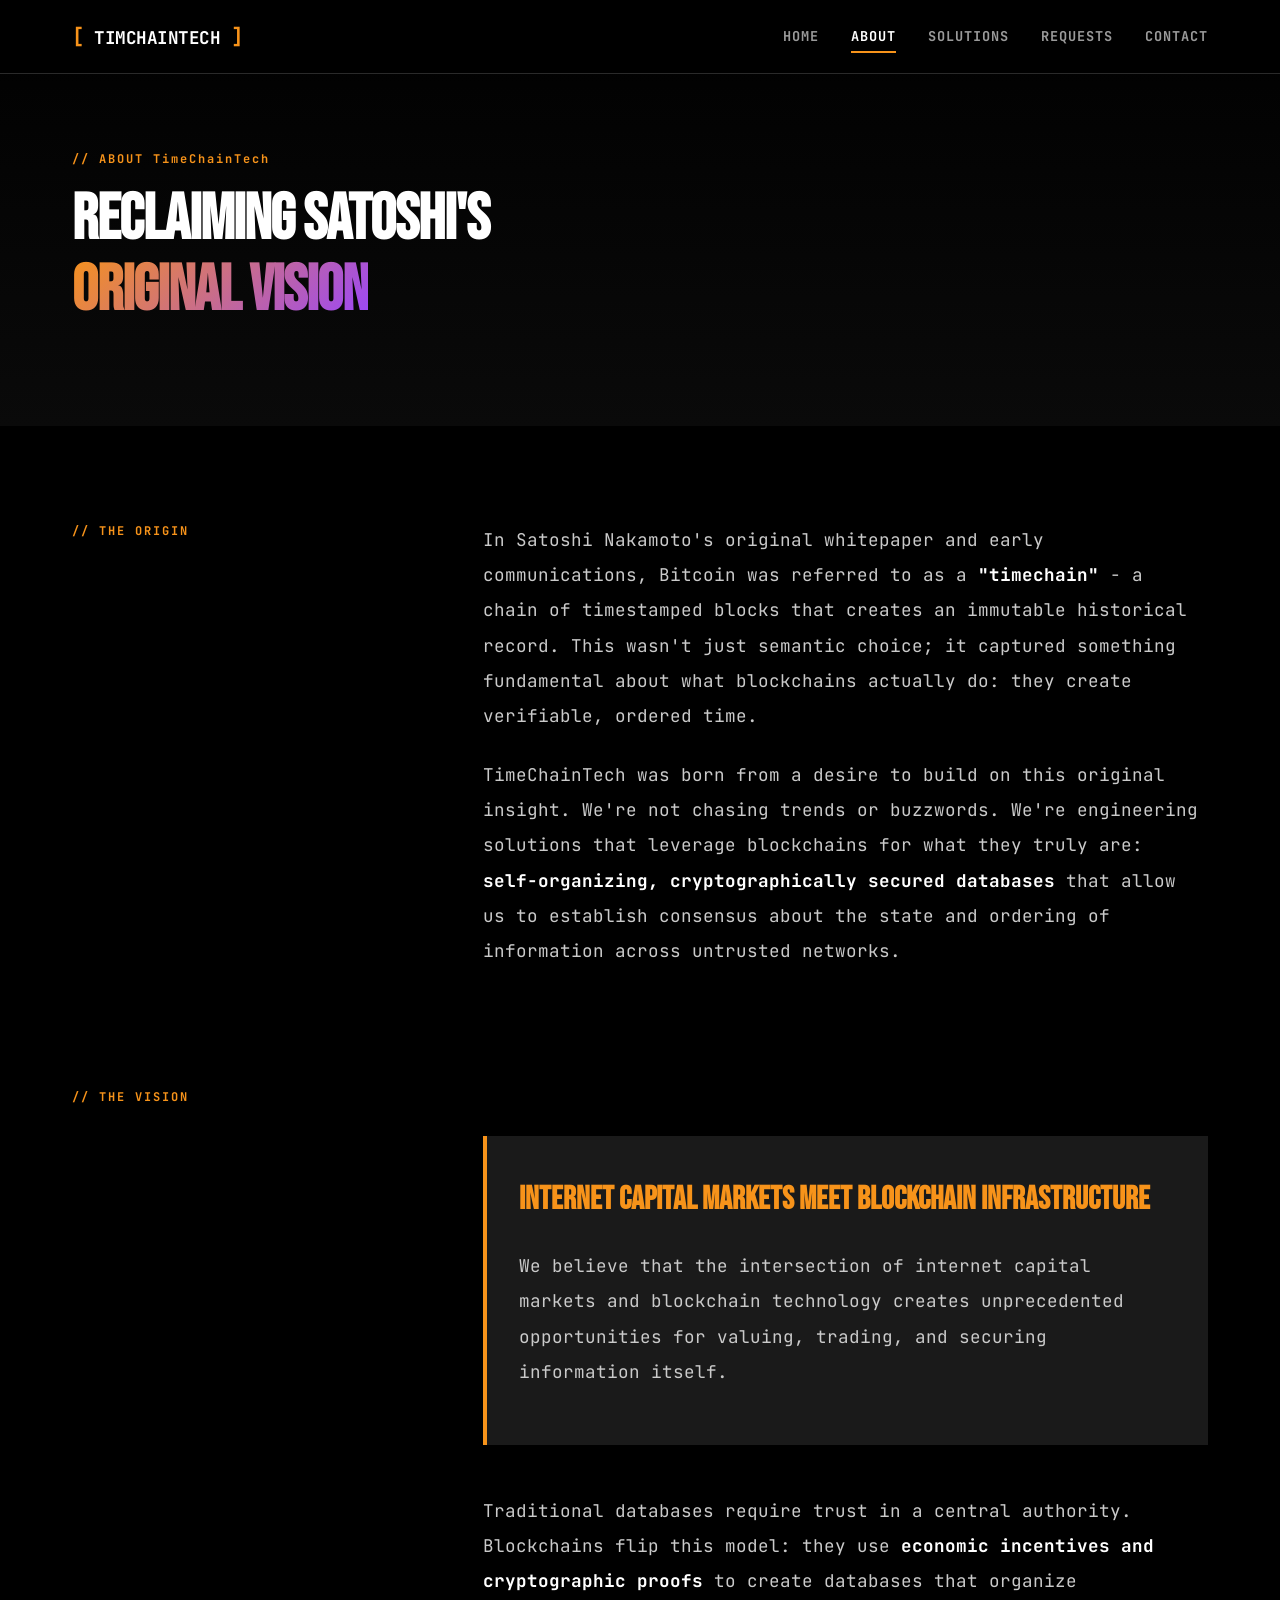
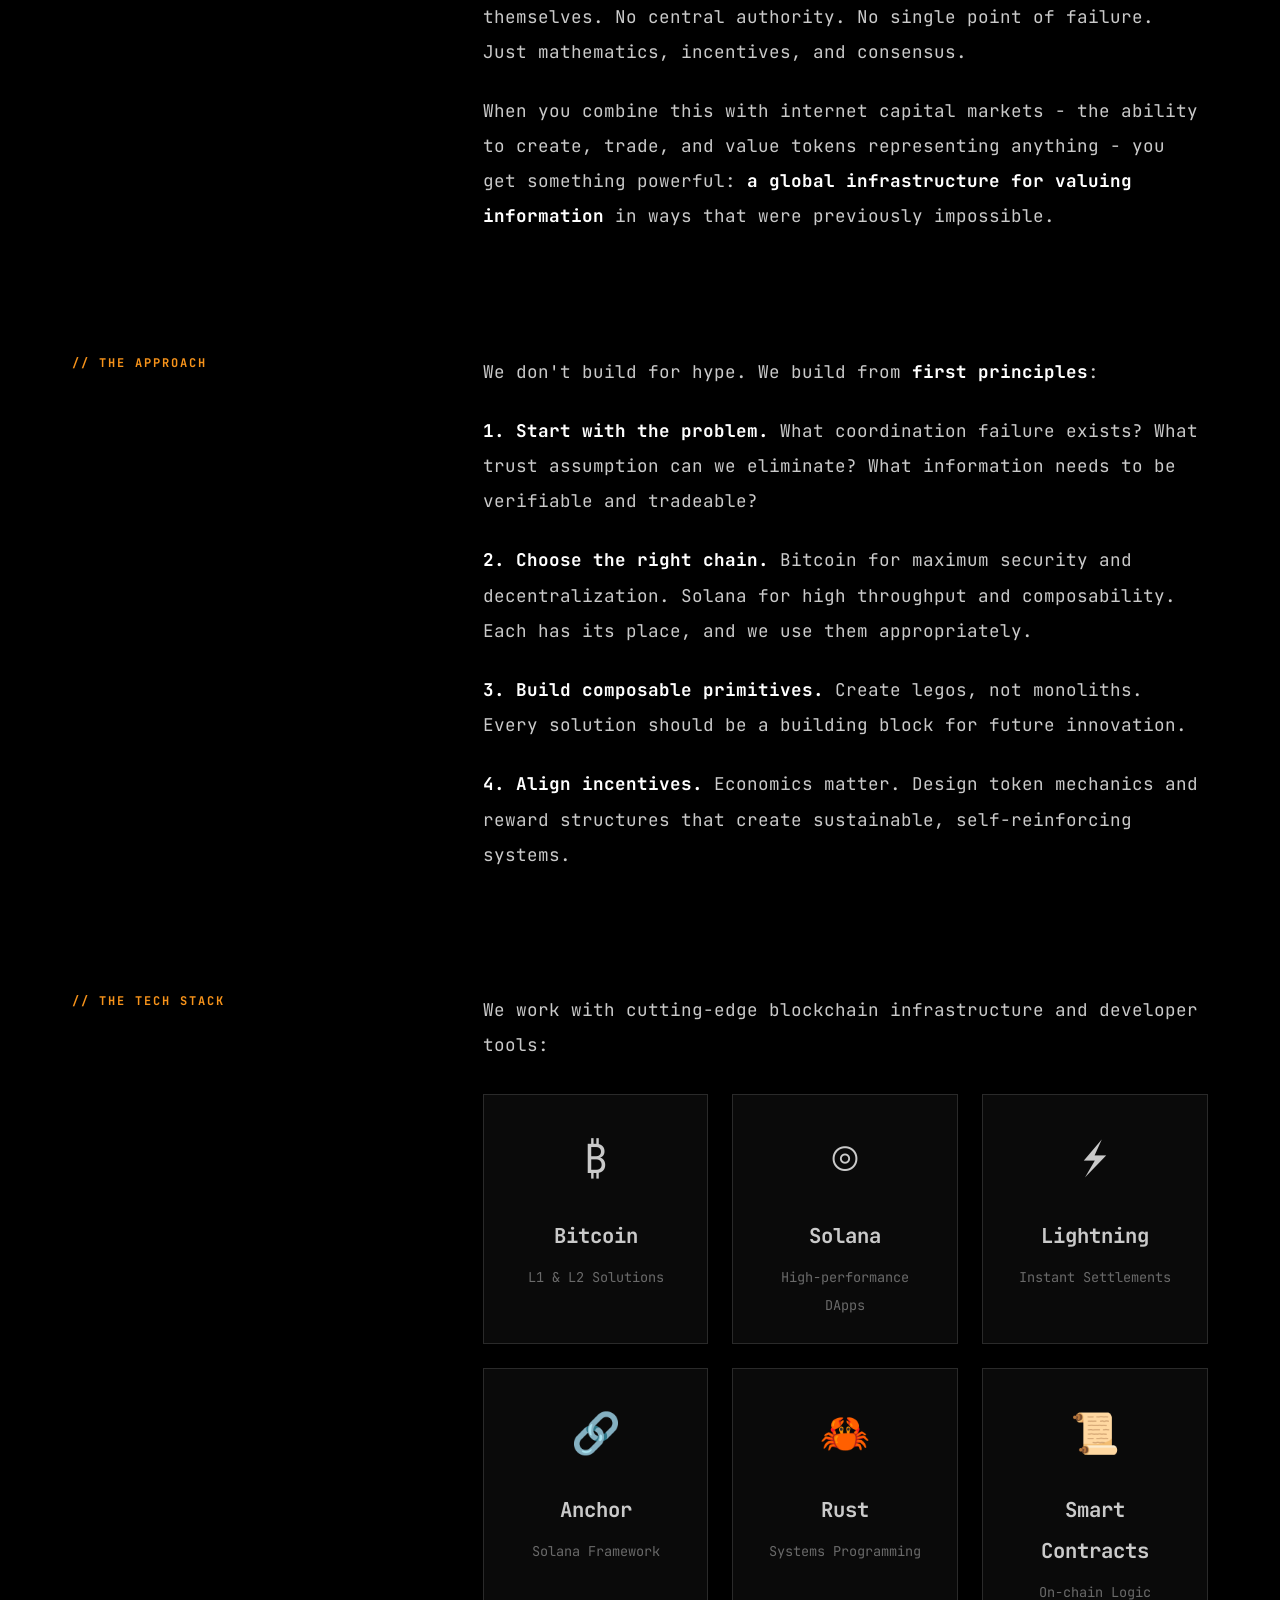
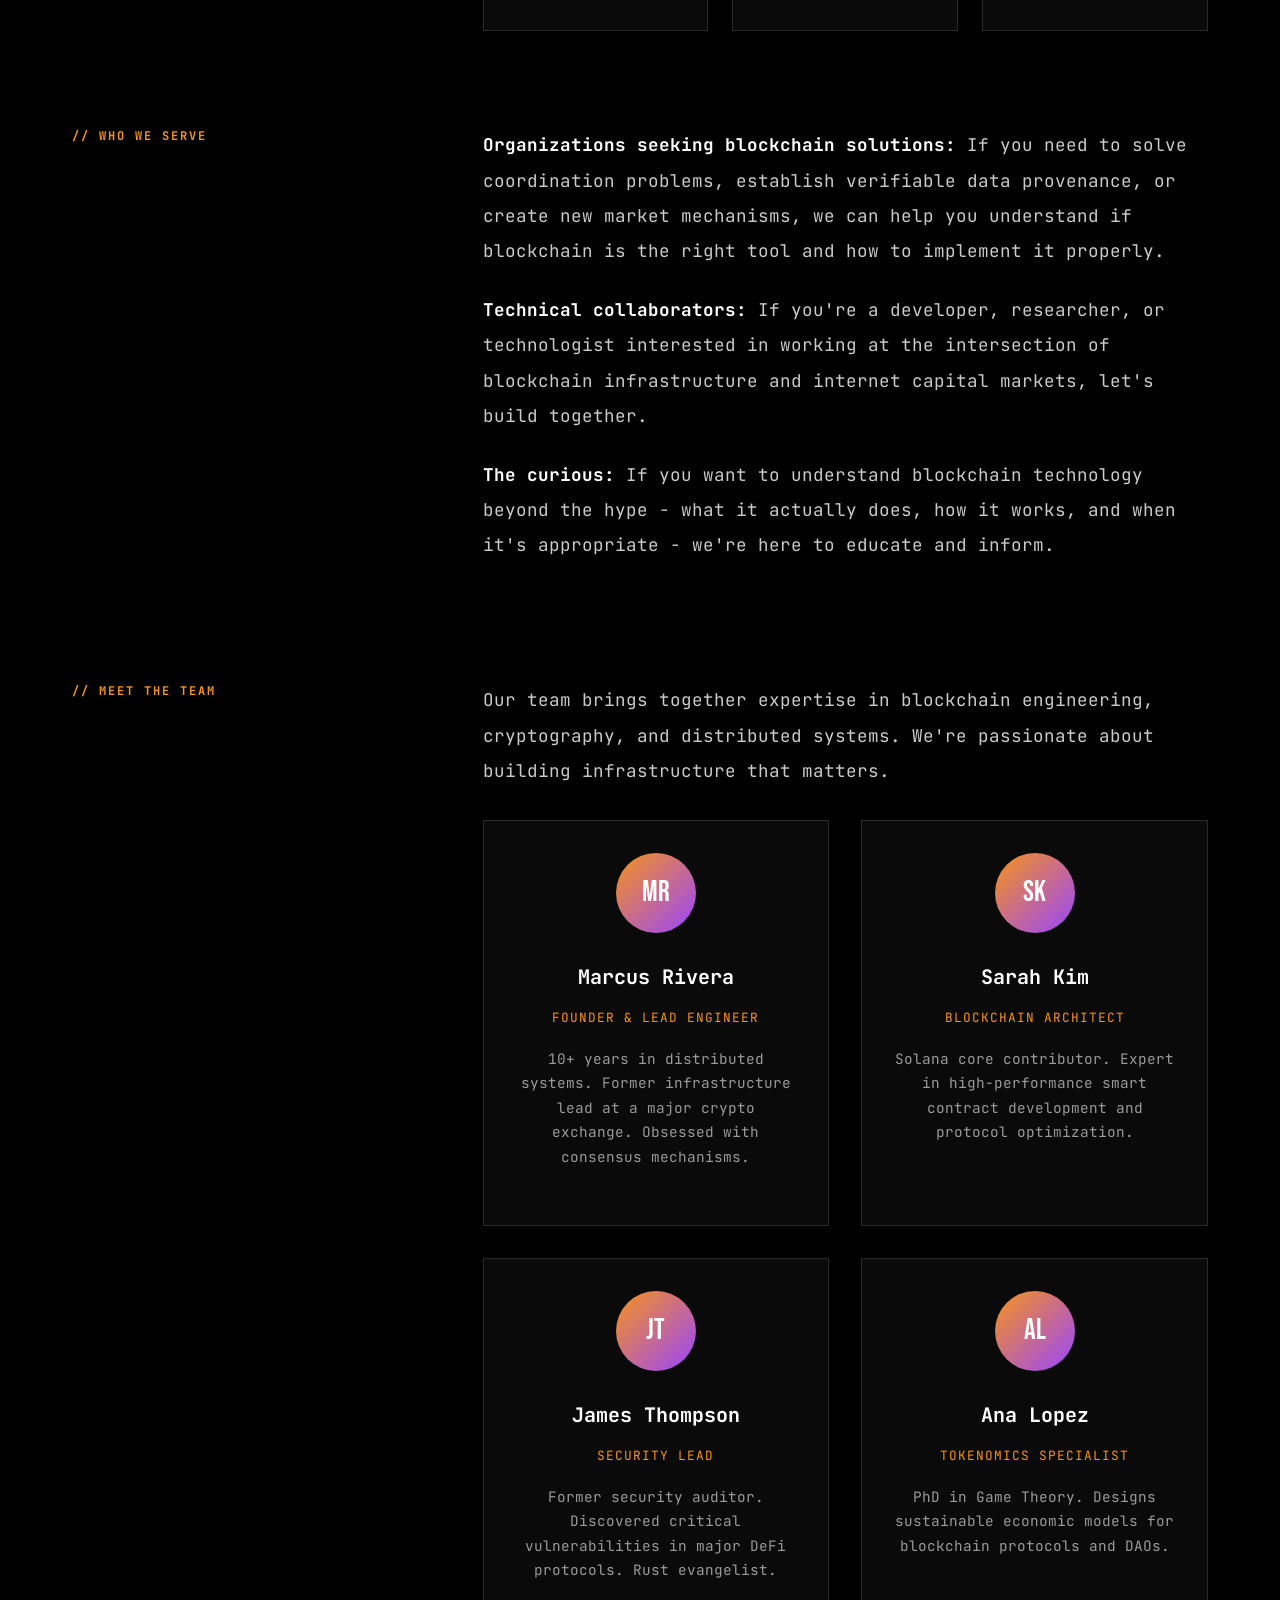
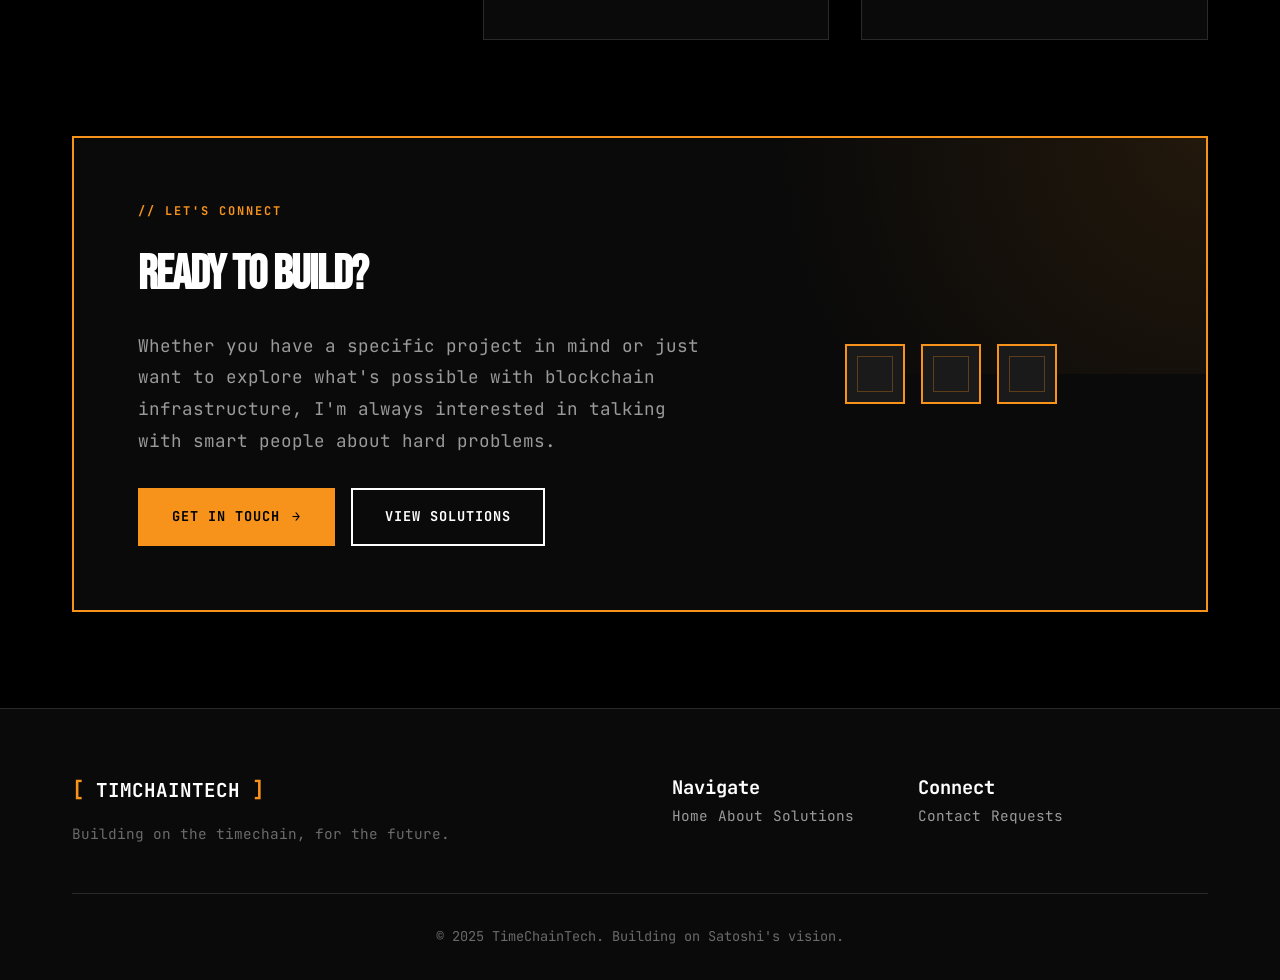
==== about.html @ 1a391694 "Add dark/light mode toggle and newsletter signup - Add theme toggle button with sun/moon icons - Imp" ====
<!DOCTYPE html>
<html lang="en">
<head>
    <meta charset="UTF-8">
    <meta name="viewport" content="width=device-width, initial-scale=1.0">
    <title>About - TimeChainTech</title>

    <!-- SEO Meta Tags -->
    <meta name="description" content="Learn about TimeChainTech's mission to reclaim Satoshi's original vision, building blockchain solutions on Bitcoin and Solana infrastructure.">
    <link rel="canonical" href="https://timechaintech/about">

    <!-- Open Graph / Facebook -->
    <meta property="og:type" content="website">
    <meta property="og:url" content="https://timechaintech/about">
    <meta property="og:title" content="About TimeChainTech - Reclaiming Satoshi's Vision">
    <meta property="og:description" content="Learn about TimeChainTech's mission to reclaim Satoshi's original vision, building blockchain solutions on Bitcoin and Solana infrastructure.">
    <meta property="og:image" content="https://timechaintech/og-image.png">

    <!-- Twitter Card -->
    <meta name="twitter:card" content="summary_large_image">
    <meta name="twitter:url" content="https://timechaintech/about">
    <meta name="twitter:title" content="About TimeChainTech - Reclaiming Satoshi's Vision">
    <meta name="twitter:description" content="Learn about TimeChainTech's mission to reclaim Satoshi's original vision, building blockchain solutions on Bitcoin and Solana infrastructure.">
    <meta name="twitter:image" content="https://timechaintech/og-image.png">

    <!-- Favicon -->
    <link rel="icon" type="image/svg+xml" href="data:image/svg+xml,%3Csvg xmlns='http://www.w3.org/2000/svg' viewBox='0 0 32 32'%3E%3Crect fill='%231a1a1a' width='32' height='32' rx='6'/%3E%3Crect fill='%23f7931a' x='4' y='4' width='8' height='8' rx='2'/%3E%3Crect fill='%23f7931a' x='20' y='4' width='8' height='8' rx='2'/%3E%3Crect fill='%23f7931a' x='12' y='20' width='8' height='8' rx='2'/%3E%3Cline x1='8' y1='12' x2='8' y2='24' stroke='%23f7931a' stroke-width='2'/%3E%3Cline x1='24' y1='12' x2='24' y2='24' stroke='%23f7931a' stroke-width='2'/%3E%3Cline x1='8' y1='24' x2='12' y2='24' stroke='%23f7931a' stroke-width='2'/%3E%3Cline x1='20' y1='24' x2='24' y2='24' stroke='%23f7931a' stroke-width='2'/%3E%3C/svg%3E">

    <link rel="preconnect" href="https://fonts.googleapis.com">
    <link rel="preconnect" href="https://fonts.gstatic.com" crossorigin>
    <link href="https://fonts.googleapis.com/css2?family=JetBrains+Mono:wght@400;700&family=Bebas+Neue&display=swap" rel="stylesheet">
    <link rel="stylesheet" href="styles.css">
    <style>
        .about-hero {
            padding: 150px 0 100px;
            background: linear-gradient(180deg, var(--black) 0%, var(--gray-900) 100%);
        }
        
        .about-content {
            padding: 6rem 0;
        }
        
        .content-section {
            margin-bottom: 6rem;
        }
        
        .content-grid {
            display: grid;
            grid-template-columns: 1fr 2fr;
            gap: 3rem;
            align-items: start;
        }
        
        .content-label {
            font-size: 0.75rem;
            color: var(--bitcoin);
            letter-spacing: 2px;
            font-weight: 700;
            position: sticky;
            top: 120px;
        }
        
        .content-text {
            color: var(--gray-200);
            font-size: 1.1rem;
            line-height: 2;
        }
        
        .content-text p {
            margin-bottom: 1.5rem;
        }
        
        .content-text strong {
            color: var(--white);
            font-weight: 700;
        }
        
        .vision-box {
            background: var(--gray-800);
            border-left: 4px solid var(--bitcoin);
            padding: 2rem;
            margin: 3rem 0;
        }
        
        .vision-box h3 {
            font-family: var(--font-display);
            font-size: 2rem;
            margin-bottom: 1rem;
            color: var(--bitcoin);
        }
        
        .tech-stack {
            display: grid;
            grid-template-columns: repeat(auto-fit, minmax(200px, 1fr));
            gap: 1.5rem;
            margin-top: 2rem;
        }
        
        .tech-item {
            background: var(--gray-900);
            border: 1px solid var(--gray-700);
            padding: 1.5rem;
            text-align: center;
            transition: var(--transition);
        }
        
        .tech-item:hover {
            border-color: var(--bitcoin);
            transform: translateY(-5px);
        }
        
        .tech-icon {
            font-size: 2.5rem;
            margin-bottom: 1rem;
        }
        
        .tech-name {
            font-weight: 700;
            margin-bottom: 0.5rem;
        }
        
        .tech-desc {
            font-size: 0.85rem;
            color: var(--gray-400);
        }
        
        /* Team Section */
        .team-grid {
            display: grid;
            grid-template-columns: repeat(auto-fit, minmax(260px, 1fr));
            gap: 2rem;
            margin-top: 2rem;
        }

        .team-card {
            background: var(--gray-900);
            border: 1px solid var(--gray-700);
            padding: 2rem;
            text-align: center;
            transition: var(--transition);
        }

        .team-card:hover {
            border-color: var(--bitcoin);
            transform: translateY(-8px);
            background: var(--gray-800);
        }

        .team-avatar {
            width: 80px;
            height: 80px;
            background: linear-gradient(135deg, var(--bitcoin) 0%, var(--solana) 100%);
            border-radius: 50%;
            display: flex;
            align-items: center;
            justify-content: center;
            margin: 0 auto 1.5rem;
            font-family: var(--font-display);
            font-size: 1.8rem;
            color: var(--white);
        }

        .team-name {
            font-size: 1.25rem;
            font-weight: 700;
            margin-bottom: 0.5rem;
            color: var(--white);
        }

        .team-role {
            font-size: 0.8rem;
            color: var(--bitcoin);
            letter-spacing: 1px;
            text-transform: uppercase;
            margin-bottom: 1rem;
        }

        .team-bio {
            color: var(--gray-300);
            font-size: 0.9rem;
            line-height: 1.7;
        }

        @media (max-width: 968px) {
            .content-grid {
                grid-template-columns: 1fr;
            }

            .content-label {
                position: static;
                margin-bottom: 1rem;
            }

            .team-grid {
                grid-template-columns: 1fr;
            }
        }
    </style>
</head>
<body>
    <a href="#main-content" class="skip-link">Skip to main content</a>

    <nav class="nav" role="navigation" aria-label="Main navigation">
        <div class="nav-container">
            <a href="index.html" class="logo" aria-label="TimeChainTech - Home">
                <span class="logo-bracket" aria-hidden="true">[</span>
                <span class="logo-text">TIMCHAINTECH</span>
                <span class="logo-bracket" aria-hidden="true">]</span>
            </a>
            <div class="nav-links" role="menubar">
                <a href="index.html" class="nav-link" role="menuitem">HOME</a>
                <a href="about.html" class="nav-link active" role="menuitem" aria-current="page">ABOUT</a>
                <a href="solutions.html" class="nav-link" role="menuitem">SOLUTIONS</a>
                <a href="requests.html" class="nav-link" role="menuitem">REQUESTS</a>
                <a href="contact.html" class="nav-link" role="menuitem">CONTACT</a>
            </div>
        </div>
    </nav>

    <main id="main-content" role="main">
        <section class="about-hero" aria-labelledby="about-title">
            <div class="container">
                <span class="section-tag">// ABOUT TimeChainTech</span>
                <h1 id="about-title" class="section-title">Reclaiming Satoshi's<br><span class="gradient-text">Original Vision</span></h1>
            </div>
        </section>

        <section class="about-content">
            <div class="container">
                <div class="content-section">
                    <div class="content-grid">
                        <div class="content-label">// THE ORIGIN</div>
                        <div class="content-text">
                            <p>
                                In Satoshi Nakamoto's original whitepaper and early communications, Bitcoin was referred to as a <strong>"timechain"</strong> - a chain of timestamped blocks that creates an immutable historical record. This wasn't just semantic choice; it captured something fundamental about what blockchains actually do: they create verifiable, ordered time.
                            </p>
                            <p>
                                TimeChainTech was born from a desire to build on this original insight. We're not chasing trends or buzzwords. We're engineering solutions that leverage blockchains for what they truly are: <strong>self-organizing, cryptographically secured databases</strong> that allow us to establish consensus about the state and ordering of information across untrusted networks.
                            </p>
                        </div>
                    </div>
                </div>

                <div class="content-section">
                    <div class="content-grid">
                        <div class="content-label">// THE VISION</div>
                        <div class="content-text">
                            <div class="vision-box">
                                <h3>Internet Capital Markets Meet Blockchain Infrastructure</h3>
                                <p>
                                    We believe that the intersection of internet capital markets and blockchain technology creates unprecedented opportunities for valuing, trading, and securing information itself.
                                </p>
                            </div>
                            <p>
                                Traditional databases require trust in a central authority. Blockchains flip this model: they use <strong>economic incentives and cryptographic proofs</strong> to create databases that organize themselves. No central authority. No single point of failure. Just mathematics, incentives, and consensus.
                            </p>
                            <p>
                                When you combine this with internet capital markets - the ability to create, trade, and value tokens representing anything - you get something powerful: <strong>a global infrastructure for valuing information</strong> in ways that were previously impossible.
                            </p>
                        </div>
                    </div>
                </div>

                <div class="content-section">
                    <div class="content-grid">
                        <div class="content-label">// THE APPROACH</div>
                        <div class="content-text">
                            <p>
                                We don't build for hype. We build from <strong>first principles</strong>:
                            </p>
                            <p>
                                <strong>1. Start with the problem.</strong> What coordination failure exists? What trust assumption can we eliminate? What information needs to be verifiable and tradeable?
                            </p>
                            <p>
                                <strong>2. Choose the right chain.</strong> Bitcoin for maximum security and decentralization. Solana for high throughput and composability. Each has its place, and we use them appropriately.
                            </p>
                            <p>
                                <strong>3. Build composable primitives.</strong> Create legos, not monoliths. Every solution should be a building block for future innovation.
                            </p>
                            <p>
                                <strong>4. Align incentives.</strong> Economics matter. Design token mechanics and reward structures that create sustainable, self-reinforcing systems.
                            </p>
                        </div>
                    </div>
                </div>

                <div class="content-section">
                    <div class="content-grid">
                        <div class="content-label">// THE TECH STACK</div>
                        <div class="content-text">
                            <p>We work with cutting-edge blockchain infrastructure and developer tools:</p>
                            
                            <div class="tech-stack" role="list" aria-label="Technology stack">
                                <div class="tech-item" role="listitem">
                                    <div class="tech-icon" aria-hidden="true">₿</div>
                                    <h3 class="tech-name">Bitcoin</h3>
                                    <div class="tech-desc">L1 & L2 Solutions</div>
                                </div>
                                <div class="tech-item" role="listitem">
                                    <div class="tech-icon" aria-hidden="true">◎</div>
                                    <h3 class="tech-name">Solana</h3>
                                    <div class="tech-desc">High-performance DApps</div>
                                </div>
                                <div class="tech-item" role="listitem">
                                    <div class="tech-icon" aria-hidden="true">⚡</div>
                                    <h3 class="tech-name">Lightning</h3>
                                    <div class="tech-desc">Instant Settlements</div>
                                </div>
                                <div class="tech-item" role="listitem">
                                    <div class="tech-icon" aria-hidden="true">🔗</div>
                                    <h3 class="tech-name">Anchor</h3>
                                    <div class="tech-desc">Solana Framework</div>
                                </div>
                                <div class="tech-item" role="listitem">
                                    <div class="tech-icon" aria-hidden="true">🦀</div>
                                    <h3 class="tech-name">Rust</h3>
                                    <div class="tech-desc">Systems Programming</div>
                                </div>
                                <div class="tech-item" role="listitem">
                                    <div class="tech-icon" aria-hidden="true">📜</div>
                                    <h3 class="tech-name">Smart Contracts</h3>
                                    <div class="tech-desc">On-chain Logic</div>
                                </div>
                            </div>
                        </div>
                    </div>
                </div>

                <div class="content-section">
                    <div class="content-grid">
                        <div class="content-label">// WHO WE SERVE</div>
                        <div class="content-text">
                            <p>
                                <strong>Organizations seeking blockchain solutions:</strong> If you need to solve coordination problems, establish verifiable data provenance, or create new market mechanisms, we can help you understand if blockchain is the right tool and how to implement it properly.
                            </p>
                            <p>
                                <strong>Technical collaborators:</strong> If you're a developer, researcher, or technologist interested in working at the intersection of blockchain infrastructure and internet capital markets, let's build together.
                            </p>
                            <p>
                                <strong>The curious:</strong> If you want to understand blockchain technology beyond the hype - what it actually does, how it works, and when it's appropriate - we're here to educate and inform.
                            </p>
                        </div>
                    </div>
                </div>

                <div class="content-section">
                    <div class="content-grid">
                        <div class="content-label">// MEET THE TEAM</div>
                        <div class="content-text">
                            <p>Our team brings together expertise in blockchain engineering, cryptography, and distributed systems. We're passionate about building infrastructure that matters.</p>

                            <div class="team-grid" role="list" aria-label="Team members">
                                <article class="team-card" role="listitem">
                                    <div class="team-avatar" aria-hidden="true">MR</div>
                                    <h3 class="team-name">Marcus Rivera</h3>
                                    <div class="team-role">Founder & Lead Engineer</div>
                                    <p class="team-bio">10+ years in distributed systems. Former infrastructure lead at a major crypto exchange. Obsessed with consensus mechanisms.</p>
                                </article>
                                <article class="team-card" role="listitem">
                                    <div class="team-avatar" aria-hidden="true">SK</div>
                                    <h3 class="team-name">Sarah Kim</h3>
                                    <div class="team-role">Blockchain Architect</div>
                                    <p class="team-bio">Solana core contributor. Expert in high-performance smart contract development and protocol optimization.</p>
                                </article>
                                <article class="team-card" role="listitem">
                                    <div class="team-avatar" aria-hidden="true">JT</div>
                                    <h3 class="team-name">James Thompson</h3>
                                    <div class="team-role">Security Lead</div>
                                    <p class="team-bio">Former security auditor. Discovered critical vulnerabilities in major DeFi protocols. Rust evangelist.</p>
                                </article>
                                <article class="team-card" role="listitem">
                                    <div class="team-avatar" aria-hidden="true">AL</div>
                                    <h3 class="team-name">Ana Lopez</h3>
                                    <div class="team-role">Tokenomics Specialist</div>
                                    <p class="team-bio">PhD in Game Theory. Designs sustainable economic models for blockchain protocols and DAOs.</p>
                                </article>
                            </div>
                        </div>
                    </div>
                </div>

                <div class="cta-box" style="margin-top: 4rem;" aria-labelledby="cta-about-title">
                    <div class="cta-content">
                        <span class="section-tag">// LET'S CONNECT</span>
                        <h2 id="cta-about-title" class="cta-title">Ready to Build?</h2>
                        <p class="cta-text">
                            Whether you have a specific project in mind or just want to explore what's possible with blockchain infrastructure, I'm always interested in talking with smart people about hard problems.
                        </p>
                        <div class="cta-buttons">
                            <a href="contact.html" class="btn btn-primary">
                                <span class="btn-text">GET IN TOUCH</span>
                                <span class="btn-arrow" aria-hidden="true">→</span>
                            </a>
                            <a href="solutions.html" class="btn btn-secondary">
                                <span class="btn-text">VIEW SOLUTIONS</span>
                            </a>
                        </div>
                    </div>
                    <div class="cta-visual" aria-hidden="true">
                        <div class="blockchain-viz">
                            <div class="block"></div>
                            <div class="block" style="animation-delay: 0.2s;"></div>
                            <div class="block" style="animation-delay: 0.4s;"></div>
                        </div>
                    </div>
                </div>
            </div>
        </section>
    </main>

    <footer class="footer" role="contentinfo" aria-label="Site footer">
        <div class="container">
            <div class="footer-content">
                <div class="footer-left">
                    <div class="footer-logo" aria-hidden="true">
                        <span class="logo-bracket">[</span>
                        <span class="logo-text">TIMCHAINTECH</span>
                        <span class="logo-bracket">]</span>
                    </div>
                    <p class="footer-tagline">Building on the timechain, for the future.</p>
                </div>
                <div class="footer-right">
                    <nav class="footer-links" aria-label="Footer navigation">
                        <div class="footer-column">
                            <h3>Navigate</h3>
                            <a href="index.html">Home</a>
                            <a href="about.html">About</a>
                            <a href="solutions.html">Solutions</a>
                        </div>
                        <div class="footer-column">
                            <h3>Connect</h3>
                            <a href="contact.html">Contact</a>
                            <a href="requests.html">Requests</a>
                        </div>
                    </nav>
                </div>
            </div>
            <div class="footer-bottom">
                <p>&copy; 2025 TimeChainTech. Building on Satoshi's vision.</p>
            </div>
        </div>
    </footer>

    <script src="script.js"></script>
</body>
</html>
---- styles.css ----
:root {
    --black: #000000;
    --white: #FFFFFF;
    --gray-900: #0a0a0a;
    --gray-800: #1a1a1a;
    --gray-700: #2a2a2a;
    --gray-600: #3a3a3a;
    --gray-400: #6a6a6a;
    --gray-300: #9a9a9a;
    --gray-200: #cacaca;
    --bitcoin: #F7931A;
    --solana: #9945FF;
    --accent: #00FF41;
    --dark-purple: #1a0a2e;
    --dark-blue: #0a1628;

    --font-mono: 'JetBrains Mono', monospace;
    --font-display: 'Bebas Neue', sans-serif;

    --transition: all 0.3s cubic-bezier(0.4, 0, 0.2, 1);
    --transition-smooth: all 0.4s cubic-bezier(0.23, 1, 0.32, 1);
    --transition-bounce: all 0.5s cubic-bezier(0.68, -0.55, 0.265, 1.55);
    --ease-out-expo: cubic-bezier(0.19, 1, 0.22, 1);
    --ease-in-out-back: cubic-bezier(0.68, -0.6, 0.32, 1.6);
}

/* ==========================================================================
   Scroll Progress Bar
   ========================================================================== */
.scroll-progress {
    position: fixed;
    top: 0;
    left: 0;
    width: 0%;
    height: 3px;
    background: linear-gradient(90deg, var(--bitcoin), var(--solana), var(--bitcoin));
    background-size: 200% 100%;
    z-index: 9999;
    transition: width 0.1s linear;
    animation: progressGradient 3s ease infinite;
}

@keyframes progressGradient {
    0%, 100% {
        background-position: 0% 50%;
    }
    50% {
        background-position: 100% 50%;
    }
}

* {
    margin: 0;
    padding: 0;
    box-sizing: border-box;
}

body {
    font-family: var(--font-mono);
    background: var(--black);
    color: var(--white);
    line-height: 1.6;
    overflow-x: hidden;
}

.container {
    max-width: 1200px;
    margin: 0 auto;
    padding: 0 2rem;
}

/* Navigation */
.nav {
    position: fixed;
    top: 0;
    left: 0;
    right: 0;
    background: rgba(0, 0, 0, 0.95);
    backdrop-filter: blur(10px);
    border-bottom: 1px solid var(--gray-700);
    z-index: 1000;
    animation: slideDown 0.6s ease-out;
}

@keyframes slideDown {
    from {
        transform: translateY(-100%);
        opacity: 0;
    }
    to {
        transform: translateY(0);
        opacity: 1;
    }
}

.nav-container {
    max-width: 1200px;
    margin: 0 auto;
    padding: 1.25rem 2rem;
    display: flex;
    justify-content: space-between;
    align-items: center;
}

.logo {
    font-size: 1.1rem;
    font-weight: 700;
    text-decoration: none;
    color: var(--white);
    letter-spacing: -0.5px;
    transition: var(--transition);
}

.logo-bracket {
    color: var(--bitcoin);
    font-size: 1.3rem;
}

.logo:hover .logo-text {
    color: var(--accent);
}

.nav-links {
    display: flex;
    gap: 2rem;
}

.nav-link {
    color: var(--gray-300);
    text-decoration: none;
    font-size: 0.85rem;
    font-weight: 700;
    letter-spacing: 1px;
    position: relative;
    transition: var(--transition);
}

.nav-link::after {
    content: '';
    position: absolute;
    bottom: -5px;
    left: 0;
    width: 0;
    height: 2px;
    background: var(--bitcoin);
    transition: width 0.3s ease;
}

.nav-link:hover,
.nav-link.active {
    color: var(--white);
}

.nav-link:hover::after,
.nav-link.active::after {
    width: 100%;
}

/* ==========================================================================
   Gradient Mesh Background Animation
   ========================================================================== */
.gradient-mesh {
    position: absolute;
    inset: 0;
    z-index: 0;
    overflow: hidden;
}

.gradient-mesh::before {
    content: '';
    position: absolute;
    inset: -50%;
    background:
        radial-gradient(ellipse 80% 50% at 20% 40%, var(--dark-purple) 0%, transparent 50%),
        radial-gradient(ellipse 60% 40% at 80% 20%, var(--dark-blue) 0%, transparent 45%),
        radial-gradient(ellipse 50% 60% at 60% 80%, rgba(247, 147, 26, 0.15) 0%, transparent 50%),
        radial-gradient(ellipse 70% 50% at 10% 90%, var(--dark-purple) 0%, transparent 40%);
    animation: meshFloat 20s ease-in-out infinite;
}

.gradient-mesh::after {
    content: '';
    position: absolute;
    inset: -50%;
    background:
        radial-gradient(ellipse 60% 40% at 70% 60%, rgba(153, 69, 255, 0.1) 0%, transparent 40%),
        radial-gradient(ellipse 50% 50% at 30% 70%, rgba(247, 147, 26, 0.08) 0%, transparent 45%);
    animation: meshFloat 25s ease-in-out infinite reverse;
}

@keyframes meshFloat {
    0%, 100% {
        transform: translate(0, 0) rotate(0deg) scale(1);
    }
    25% {
        transform: translate(5%, 3%) rotate(2deg) scale(1.02);
    }
    50% {
        transform: translate(-3%, 5%) rotate(-1deg) scale(0.98);
    }
    75% {
        transform: translate(-5%, -3%) rotate(1deg) scale(1.01);
    }
}

/* Hero Section */
.hero {
    position: relative;
    min-height: 100vh;
    display: flex;
    align-items: center;
    padding-top: 80px;
    overflow: hidden;
}

.hero-background {
    position: absolute;
    inset: 0;
    z-index: 0;
}

.grid-overlay {
    position: absolute;
    inset: 0;
    background-image: 
        linear-gradient(rgba(247, 147, 26, 0.03) 1px, transparent 1px),
        linear-gradient(90deg, rgba(247, 147, 26, 0.03) 1px, transparent 1px);
    background-size: 50px 50px;
    animation: gridMove 20s linear infinite;
}

@keyframes gridMove {
    0% {
        transform: translate(0, 0);
    }
    100% {
        transform: translate(50px, 50px);
    }
}

.hash-animation {
    position: absolute;
    inset: 0;
    display: flex;
    flex-direction: column;
    justify-content: space-around;
    opacity: 0.1;
    overflow: hidden;
}

.hash-line {
    font-size: 0.75rem;
    color: var(--bitcoin);
    white-space: nowrap;
    animation: scrollHash 25s linear infinite;
}

.hash-line:nth-child(2) {
    animation-duration: 30s;
    animation-delay: -5s;
}

.hash-line:nth-child(3) {
    animation-duration: 35s;
    animation-delay: -10s;
}

.hash-line:nth-child(4) {
    animation-duration: 28s;
    animation-delay: -15s;
}

@keyframes scrollHash {
    0% {
        transform: translateX(-100%);
    }
    100% {
        transform: translateX(100%);
    }
}

.hero-content {
    position: relative;
    z-index: 1;
    animation: fadeInUp 0.8s ease-out 0.2s both;
}

@keyframes fadeInUp {
    from {
        opacity: 0;
        transform: translateY(30px);
    }
    to {
        opacity: 1;
        transform: translateY(0);
    }
}

.hero-tag {
    margin-bottom: 1.5rem;
}

.tag-label {
    font-size: 0.75rem;
    color: var(--bitcoin);
    letter-spacing: 2px;
    font-weight: 700;
}

.hero-title {
    font-family: var(--font-display);
    font-size: clamp(3rem, 10vw, 7rem);
    line-height: 0.9;
    margin-bottom: 2rem;
    letter-spacing: -2px;
}

.title-line {
    display: block;
}

.gradient-text {
    background: linear-gradient(135deg, var(--bitcoin) 0%, var(--solana) 100%);
    -webkit-background-clip: text;
    -webkit-text-fill-color: transparent;
    background-clip: text;
}

.hero-subtitle {
    font-size: 1.1rem;
    color: var(--gray-300);
    max-width: 650px;
    margin-bottom: 3rem;
    line-height: 1.8;
}

.hero-cta {
    display: flex;
    gap: 1rem;
    margin-bottom: 4rem;
    flex-wrap: wrap;
}

.btn {
    display: inline-flex;
    align-items: center;
    gap: 0.75rem;
    padding: 1rem 2rem;
    font-family: var(--font-mono);
    font-size: 0.85rem;
    font-weight: 700;
    text-decoration: none;
    border: 2px solid;
    transition: var(--transition-smooth);
    letter-spacing: 1px;
    position: relative;
    overflow: hidden;
    cursor: pointer;
}

/* Button slide-in background effect */
.btn::before {
    content: '';
    position: absolute;
    inset: 0;
    background: var(--bitcoin);
    transform: translateX(-100%);
    transition: transform 0.4s var(--ease-out-expo);
    z-index: 0;
}

.btn:hover::before {
    transform: translateX(0);
}

/* Button ripple effect on click */
.btn::after {
    content: '';
    position: absolute;
    top: 50%;
    left: 50%;
    width: 0;
    height: 0;
    background: rgba(255, 255, 255, 0.3);
    border-radius: 50%;
    transform: translate(-50%, -50%);
    transition: width 0.6s ease, height 0.6s ease, opacity 0.6s ease;
    z-index: 1;
    opacity: 0;
}

.btn:active::after {
    width: 300px;
    height: 300px;
    opacity: 1;
    transition: width 0s, height 0s, opacity 0s;
}

.btn > * {
    position: relative;
    z-index: 2;
}

.btn-primary {
    background: var(--bitcoin);
    border-color: var(--bitcoin);
    color: var(--black);
    box-shadow: 0 0 0 0 rgba(247, 147, 26, 0);
    transition: var(--transition-smooth), box-shadow 0.3s ease;
}

/* Subtle glow effect on primary buttons */
.btn-primary:hover {
    background: transparent;
    color: var(--white);
    box-shadow:
        0 0 20px rgba(247, 147, 26, 0.4),
        0 0 40px rgba(247, 147, 26, 0.2),
        0 0 60px rgba(247, 147, 26, 0.1);
}

.btn-primary:active {
    box-shadow:
        0 0 10px rgba(247, 147, 26, 0.6),
        0 0 20px rgba(247, 147, 26, 0.3);
}

.btn-secondary {
    background: transparent;
    border-color: var(--white);
    color: var(--white);
}

.btn-secondary::before {
    background: var(--white);
}

.btn-secondary:hover {
    color: var(--black);
    box-shadow:
        0 0 15px rgba(255, 255, 255, 0.2),
        0 0 30px rgba(255, 255, 255, 0.1);
}

.btn-arrow {
    transition: transform 0.3s var(--ease-out-expo);
}

.btn:hover .btn-arrow {
    transform: translateX(5px);
}

.hero-stats {
    display: grid;
    grid-template-columns: repeat(3, 1fr);
    gap: 2rem;
    max-width: 500px;
}

.stat {
    text-align: center;
    padding: 1.5rem;
    border: 1px solid var(--gray-700);
    background: rgba(247, 147, 26, 0.02);
    transition: var(--transition);
}

.stat:hover {
    border-color: var(--bitcoin);
    background: rgba(247, 147, 26, 0.05);
    transform: translateY(-5px);
}

.stat-value {
    font-size: 2.5rem;
    color: var(--bitcoin);
    margin-bottom: 0.5rem;
}

.stat-label {
    font-size: 0.75rem;
    color: var(--gray-400);
    text-transform: uppercase;
    letter-spacing: 1px;
}

/* Value Proposition Section */
.value-prop {
    padding: 8rem 0;
    position: relative;
}

.section-header {
    text-align: center;
    margin-bottom: 4rem;
}

.section-tag {
    font-size: 0.75rem;
    color: var(--bitcoin);
    letter-spacing: 2px;
    font-weight: 700;
    display: block;
    margin-bottom: 1rem;
}

.section-title {
    font-family: var(--font-display);
    font-size: clamp(2.5rem, 5vw, 4rem);
    line-height: 1.1;
    letter-spacing: -1px;
}

.prop-grid {
    display: grid;
    grid-template-columns: repeat(auto-fit, minmax(300px, 1fr));
    gap: 2rem;
    perspective: 1000px;
}

.prop-card {
    background: var(--gray-900);
    border: 1px solid var(--gray-700);
    padding: 2.5rem;
    transition: var(--transition-smooth);
    animation: fadeInUp 0.6s var(--ease-out-expo) both;
    transform-style: preserve-3d;
    will-change: transform;
}

/* Staggered animation delays for card grids */
.prop-card:nth-child(1) { animation-delay: 0.1s; }
.prop-card:nth-child(2) { animation-delay: 0.2s; }
.prop-card:nth-child(3) { animation-delay: 0.3s; }
.prop-card:nth-child(4) { animation-delay: 0.4s; }
.prop-card:nth-child(5) { animation-delay: 0.5s; }
.prop-card:nth-child(6) { animation-delay: 0.6s; }

/* Card tilt/parallax effect on hover */
.prop-card:hover {
    border-color: var(--bitcoin);
    transform: translateY(-10px) rotateX(5deg) rotateY(-5deg);
    background: var(--gray-800);
    box-shadow:
        0 25px 50px -12px rgba(0, 0, 0, 0.5),
        0 0 30px rgba(247, 147, 26, 0.1);
}

.prop-card::before {
    content: '';
    position: absolute;
    inset: 0;
    background: linear-gradient(
        135deg,
        rgba(247, 147, 26, 0.1) 0%,
        transparent 50%
    );
    opacity: 0;
    transition: opacity 0.4s ease;
    pointer-events: none;
}

.prop-card:hover::before {
    opacity: 1;
}

.prop-icon {
    font-family: var(--font-display);
    font-size: 3rem;
    color: var(--bitcoin);
    margin-bottom: 1.5rem;
    transition: var(--transition-bounce);
    display: inline-block;
}

/* Icon bounce/pulse on hover */
.prop-card:hover .prop-icon {
    transform: scale(1.1);
    animation: iconPulse 0.6s ease;
}

@keyframes iconPulse {
    0%, 100% { transform: scale(1.1); }
    50% { transform: scale(1.2); }
}

.prop-title {
    font-size: 1.5rem;
    margin-bottom: 1rem;
    font-weight: 700;
}

.prop-text {
    color: var(--gray-300);
    margin-bottom: 1.5rem;
    line-height: 1.8;
}

.prop-tech {
    display: flex;
    gap: 0.5rem;
    flex-wrap: wrap;
}

.tech-tag {
    font-size: 0.7rem;
    padding: 0.4rem 0.8rem;
    background: rgba(247, 147, 26, 0.1);
    border: 1px solid var(--bitcoin);
    color: var(--bitcoin);
    letter-spacing: 1px;
    font-weight: 700;
}

/* Principles Section */
.principles {
    padding: 8rem 0;
    background: var(--gray-900);
}

.principles-split {
    display: grid;
    grid-template-columns: 1fr 1fr;
    gap: 4rem;
    align-items: start;
}

.principles-left {
    position: sticky;
    top: 120px;
}

.principles-intro {
    color: var(--gray-300);
    margin-top: 2rem;
    line-height: 1.8;
    font-size: 1.1rem;
}

.principle-item {
    display: flex;
    gap: 1.5rem;
    padding: 2rem;
    background: var(--gray-800);
    border-left: 3px solid var(--gray-700);
    margin-bottom: 1.5rem;
    transition: var(--transition);
}

.principle-item:hover {
    border-left-color: var(--bitcoin);
    background: var(--gray-700);
    transform: translateX(10px);
}

.principle-number {
    font-size: 1.5rem;
    color: var(--bitcoin);
    font-weight: 700;
}

.principle-content h4 {
    font-size: 1.1rem;
    margin-bottom: 0.5rem;
    font-weight: 700;
}

.principle-content p {
    color: var(--gray-300);
    font-size: 0.9rem;
}

/* CTA Section */
.cta-section {
    padding: 8rem 0;
}

.cta-box {
    background: var(--gray-900);
    border: 2px solid var(--bitcoin);
    padding: 4rem;
    display: grid;
    grid-template-columns: 1.5fr 1fr;
    gap: 3rem;
    position: relative;
    overflow: hidden;
}

.cta-box::before {
    content: '';
    position: absolute;
    top: -50%;
    right: -50%;
    width: 100%;
    height: 100%;
    background: radial-gradient(circle, rgba(247, 147, 26, 0.1) 0%, transparent 70%);
    animation: pulse 4s ease-in-out infinite;
}

@keyframes pulse {
    0%, 100% {
        opacity: 0.5;
        transform: scale(1);
    }
    50% {
        opacity: 1;
        transform: scale(1.1);
    }
}

.cta-content {
    position: relative;
    z-index: 1;
}

.cta-title {
    font-family: var(--font-display);
    font-size: clamp(2rem, 4vw, 3rem);
    margin-bottom: 1rem;
    letter-spacing: -1px;
}

.cta-text {
    color: var(--gray-300);
    font-size: 1.1rem;
    margin-bottom: 2rem;
    line-height: 1.8;
}

.cta-buttons {
    display: flex;
    gap: 1rem;
    flex-wrap: wrap;
}

.cta-visual {
    display: flex;
    align-items: center;
    justify-content: center;
}

.blockchain-viz {
    display: flex;
    gap: 1rem;
}

.block {
    width: 60px;
    height: 60px;
    background: var(--gray-800);
    border: 2px solid var(--bitcoin);
    position: relative;
    animation: blockAppear 0.6s ease-out both;
}

.block::before {
    content: '';
    position: absolute;
    inset: 10px;
    border: 1px solid var(--bitcoin);
    opacity: 0.3;
}

@keyframes blockAppear {
    from {
        opacity: 0;
        transform: scale(0) rotate(-180deg);
    }
    to {
        opacity: 1;
        transform: scale(1) rotate(0deg);
    }
}

/* Footer */
.footer {
    background: var(--gray-900);
    border-top: 1px solid var(--gray-700);
    padding: 4rem 0 2rem;
}

.footer-content {
    display: grid;
    grid-template-columns: 1fr 1fr;
    gap: 4rem;
    margin-bottom: 3rem;
}

.footer-logo {
    font-size: 1.2rem;
    font-weight: 700;
    margin-bottom: 1rem;
}

.footer-tagline {
    color: var(--gray-400);
    font-size: 0.9rem;
}

.footer-links {
    display: flex;
    gap: 4rem;
}

.footer-column h4 {
    font-size: 0.85rem;
    margin-bottom: 1rem;
    color: var(--bitcoin);
    letter-spacing: 1px;
    text-transform: uppercase;
}

.footer-column a {
    display: block;
    color: var(--gray-300);
    text-decoration: none;
    font-size: 0.9rem;
    margin-bottom: 0.75rem;
    transition: var(--transition);
}

.footer-column a:hover {
    color: var(--white);
    padding-left: 5px;
}

.footer-bottom {
    text-align: center;
    padding-top: 2rem;
    border-top: 1px solid var(--gray-700);
    color: var(--gray-400);
    font-size: 0.85rem;
}

/* ==========================================================================
   Link Underline Animations (Draw from left to right)
   ========================================================================== */
.animated-link {
    position: relative;
    text-decoration: none;
    color: var(--gray-300);
    transition: color 0.3s ease;
}

.animated-link::after {
    content: '';
    position: absolute;
    bottom: -2px;
    left: 0;
    width: 0;
    height: 2px;
    background: linear-gradient(90deg, var(--bitcoin), var(--solana));
    transition: width 0.4s var(--ease-out-expo);
}

.animated-link:hover {
    color: var(--white);
}

.animated-link:hover::after {
    width: 100%;
}

/* Footer link underline animation */
.footer-column a {
    position: relative;
    display: inline-block;
}

.footer-column a::after {
    content: '';
    position: absolute;
    bottom: 0;
    left: 0;
    width: 0;
    height: 1px;
    background: var(--bitcoin);
    transition: width 0.3s var(--ease-out-expo);
}

.footer-column a:hover::after {
    width: 100%;
}

/* ==========================================================================
   Icon Hover Animations
   ========================================================================== */
.icon-hover {
    transition: var(--transition-bounce);
    display: inline-block;
}

.icon-hover:hover {
    transform: scale(1.15);
    color: var(--bitcoin);
}

/* Bounce animation for icons */
.icon-bounce:hover {
    animation: iconBounce 0.5s var(--ease-in-out-back);
}

@keyframes iconBounce {
    0%, 100% { transform: translateY(0); }
    40% { transform: translateY(-8px); }
    60% { transform: translateY(-4px); }
}

/* Pulse animation for icons */
.icon-pulse:hover {
    animation: iconPulseGlow 0.6s ease infinite;
}

@keyframes iconPulseGlow {
    0%, 100% {
        transform: scale(1);
        filter: drop-shadow(0 0 0 transparent);
    }
    50% {
        transform: scale(1.1);
        filter: drop-shadow(0 0 8px rgba(247, 147, 26, 0.6));
    }
}

/* ==========================================================================
   Additional Micro-interactions
   ========================================================================== */

/* Stat card hover enhancement */
.stat {
    position: relative;
    overflow: hidden;
}

.stat::before {
    content: '';
    position: absolute;
    top: 0;
    left: -100%;
    width: 100%;
    height: 100%;
    background: linear-gradient(
        90deg,
        transparent,
        rgba(247, 147, 26, 0.1),
        transparent
    );
    transition: left 0.5s ease;
}

.stat:hover::before {
    left: 100%;
}

/* Tech tag hover effect */
.tech-tag {
    transition: var(--transition-smooth);
    cursor: default;
}

.tech-tag:hover {
    background: rgba(247, 147, 26, 0.2);
    transform: translateY(-2px);
    box-shadow: 0 4px 12px rgba(247, 147, 26, 0.2);
}

/* Principle item staggered animation */
.principle-item {
    animation: slideInLeft 0.5s var(--ease-out-expo) both;
}

.principle-item:nth-child(1) { animation-delay: 0.1s; }
.principle-item:nth-child(2) { animation-delay: 0.2s; }
.principle-item:nth-child(3) { animation-delay: 0.3s; }
.principle-item:nth-child(4) { animation-delay: 0.4s; }
.principle-item:nth-child(5) { animation-delay: 0.5s; }

@keyframes slideInLeft {
    from {
        opacity: 0;
        transform: translateX(-30px);
    }
    to {
        opacity: 1;
        transform: translateX(0);
    }
}

/* Block chain visualization staggered animation */
.block:nth-child(1) { animation-delay: 0.1s; }
.block:nth-child(2) { animation-delay: 0.25s; }
.block:nth-child(3) { animation-delay: 0.4s; }
.block:nth-child(4) { animation-delay: 0.55s; }
.block:nth-child(5) { animation-delay: 0.7s; }

/* Block hover effect */
.block {
    transition: var(--transition-smooth);
}

.block:hover {
    transform: scale(1.1) rotate(5deg);
    box-shadow: 0 0 20px rgba(247, 147, 26, 0.4);
}

/* ==========================================================================
   Mobile Navigation - Slide-out Drawer
   ========================================================================== */
.mobile-menu-toggle {
    display: none;
    flex-direction: column;
    justify-content: center;
    align-items: center;
    width: 40px;
    height: 40px;
    background: transparent;
    border: 1px solid var(--gray-700);
    cursor: pointer;
    z-index: 1002;
    transition: var(--transition);
}

.mobile-menu-toggle:hover {
    border-color: var(--bitcoin);
}

.hamburger-line {
    width: 20px;
    height: 2px;
    background: var(--white);
    margin: 2px 0;
    transition: var(--transition-smooth);
    transform-origin: center;
}

/* Hamburger animation when menu is open */
.mobile-menu-toggle.active .hamburger-line:nth-child(1) {
    transform: rotate(45deg) translate(4px, 4px);
}

.mobile-menu-toggle.active .hamburger-line:nth-child(2) {
    opacity: 0;
    transform: scaleX(0);
}

.mobile-menu-toggle.active .hamburger-line:nth-child(3) {
    transform: rotate(-45deg) translate(4px, -4px);
}

/* Mobile menu backdrop overlay */
.mobile-menu-overlay {
    position: fixed;
    inset: 0;
    background: rgba(0, 0, 0, 0.7);
    backdrop-filter: blur(8px);
    -webkit-backdrop-filter: blur(8px);
    opacity: 0;
    visibility: hidden;
    transition: opacity 0.3s ease, visibility 0.3s ease;
    z-index: 998;
}

.mobile-menu-overlay.active {
    opacity: 1;
    visibility: visible;
}

/* Mobile slide-out drawer */
.mobile-nav-drawer {
    position: fixed;
    top: 0;
    right: -300px;
    width: 300px;
    height: 100vh;
    background: var(--gray-900);
    border-left: 1px solid var(--gray-700);
    padding: 100px 2rem 2rem;
    z-index: 999;
    transition: right 0.4s var(--ease-out-expo);
    overflow-y: auto;
}

.mobile-nav-drawer.active {
    right: 0;
}

.mobile-nav-drawer::before {
    content: '';
    position: absolute;
    top: 0;
    left: 0;
    right: 0;
    height: 200px;
    background: linear-gradient(
        180deg,
        rgba(247, 147, 26, 0.05) 0%,
        transparent 100%
    );
    pointer-events: none;
}

.mobile-nav-links {
    display: flex;
    flex-direction: column;
    gap: 0;
}

.mobile-nav-link {
    display: block;
    color: var(--gray-300);
    text-decoration: none;
    font-size: 1.1rem;
    font-weight: 700;
    letter-spacing: 1px;
    padding: 1.25rem 0;
    border-bottom: 1px solid var(--gray-800);
    transition: var(--transition-smooth);
    position: relative;
    overflow: hidden;
}

.mobile-nav-link::before {
    content: '';
    position: absolute;
    left: 0;
    top: 0;
    bottom: 0;
    width: 3px;
    background: var(--bitcoin);
    transform: translateX(-100%);
    transition: transform 0.3s var(--ease-out-expo);
}

.mobile-nav-link:hover,
.mobile-nav-link.active {
    color: var(--white);
    padding-left: 1rem;
}

.mobile-nav-link:hover::before,
.mobile-nav-link.active::before {
    transform: translateX(0);
}

/* Staggered animation for mobile nav links */
.mobile-nav-drawer.active .mobile-nav-link {
    animation: slideInRight 0.4s var(--ease-out-expo) both;
}

.mobile-nav-drawer.active .mobile-nav-link:nth-child(1) { animation-delay: 0.1s; }
.mobile-nav-drawer.active .mobile-nav-link:nth-child(2) { animation-delay: 0.15s; }
.mobile-nav-drawer.active .mobile-nav-link:nth-child(3) { animation-delay: 0.2s; }
.mobile-nav-drawer.active .mobile-nav-link:nth-child(4) { animation-delay: 0.25s; }
.mobile-nav-drawer.active .mobile-nav-link:nth-child(5) { animation-delay: 0.3s; }
.mobile-nav-drawer.active .mobile-nav-link:nth-child(6) { animation-delay: 0.35s; }

@keyframes slideInRight {
    from {
        opacity: 0;
        transform: translateX(30px);
    }
    to {
        opacity: 1;
        transform: translateX(0);
    }
}

/* Mobile nav CTA button */
.mobile-nav-cta {
    margin-top: 2rem;
}

.mobile-nav-cta .btn {
    width: 100%;
    justify-content: center;
}

/* ==========================================================================
   Utility Classes for Animations
   ========================================================================== */
.fade-in {
    animation: fadeIn 0.6s var(--ease-out-expo) both;
}

@keyframes fadeIn {
    from { opacity: 0; }
    to { opacity: 1; }
}

.slide-up {
    animation: slideUp 0.6s var(--ease-out-expo) both;
}

@keyframes slideUp {
    from {
        opacity: 0;
        transform: translateY(20px);
    }
    to {
        opacity: 1;
        transform: translateY(0);
    }
}

.scale-in {
    animation: scaleIn 0.5s var(--ease-out-expo) both;
}

@keyframes scaleIn {
    from {
        opacity: 0;
        transform: scale(0.9);
    }
    to {
        opacity: 1;
        transform: scale(1);
    }
}

/* Delay utility classes */
.delay-100 { animation-delay: 0.1s; }
.delay-200 { animation-delay: 0.2s; }
.delay-300 { animation-delay: 0.3s; }
.delay-400 { animation-delay: 0.4s; }
.delay-500 { animation-delay: 0.5s; }
.delay-600 { animation-delay: 0.6s; }

/* ==========================================================================
   Newsletter Signup Component
   ========================================================================== */
.newsletter-section {
    padding: 3rem 0;
    border-top: 1px solid var(--gray-700);
    margin-bottom: 2rem;
}

.newsletter-container {
    max-width: 600px;
    margin: 0 auto;
    text-align: center;
}

.newsletter-header {
    margin-bottom: 1.5rem;
}

.newsletter-tag {
    font-size: 0.7rem;
    color: var(--bitcoin);
    letter-spacing: 2px;
    font-weight: 700;
    text-transform: uppercase;
    display: block;
    margin-bottom: 0.75rem;
}

.newsletter-title {
    font-family: var(--font-display);
    font-size: clamp(1.5rem, 3vw, 2rem);
    letter-spacing: 1px;
    margin-bottom: 0.5rem;
    color: var(--white);
}

.newsletter-subtitle {
    color: var(--gray-400);
    font-size: 0.9rem;
    line-height: 1.6;
}

.newsletter-form {
    display: flex;
    gap: 0.75rem;
    max-width: 500px;
    margin: 0 auto;
}

.newsletter-input-wrapper {
    flex: 1;
    position: relative;
}

.newsletter-input {
    width: 100%;
    padding: 1rem 1.25rem;
    background: var(--gray-800);
    border: 2px solid var(--gray-700);
    color: var(--white);
    font-family: var(--font-mono);
    font-size: 0.9rem;
    transition: var(--transition);
    outline: none;
}

.newsletter-input::placeholder {
    color: var(--gray-500);
}

.newsletter-input:hover {
    border-color: var(--gray-600);
}

.newsletter-input:focus {
    border-color: var(--bitcoin);
    box-shadow: 0 0 0 3px rgba(247, 147, 26, 0.15);
}

/* Newsletter input states */
.newsletter-input.valid {
    border-color: #4ade80;
}

.newsletter-input.invalid {
    border-color: #ff4444;
}

.newsletter-input.valid:focus {
    box-shadow: 0 0 0 3px rgba(74, 222, 128, 0.15);
}

.newsletter-input.invalid:focus {
    box-shadow: 0 0 0 3px rgba(255, 68, 68, 0.15);
}

.newsletter-btn {
    padding: 1rem 1.5rem;
    background: var(--bitcoin);
    border: 2px solid var(--bitcoin);
    color: var(--black);
    font-family: var(--font-mono);
    font-size: 0.8rem;
    font-weight: 700;
    letter-spacing: 1px;
    text-transform: uppercase;
    cursor: pointer;
    transition: var(--transition);
    white-space: nowrap;
    position: relative;
    overflow: hidden;
}

.newsletter-btn::before {
    content: '';
    position: absolute;
    inset: 0;
    background: var(--white);
    transform: translateX(-100%);
    transition: transform 0.3s var(--ease-out-expo);
    z-index: 0;
}

.newsletter-btn:hover::before {
    transform: translateX(0);
}

.newsletter-btn span {
    position: relative;
    z-index: 1;
}

.newsletter-btn:hover {
    border-color: var(--white);
    box-shadow: 0 0 20px rgba(247, 147, 26, 0.3);
}

.newsletter-btn:disabled {
    opacity: 0.6;
    cursor: not-allowed;
}

.newsletter-btn:disabled:hover::before {
    transform: translateX(-100%);
}

/* Newsletter message states */
.newsletter-message {
    margin-top: 1rem;
    padding: 0.75rem 1rem;
    font-size: 0.85rem;
    border-radius: 0;
    display: none;
    align-items: center;
    justify-content: center;
    gap: 0.5rem;
    animation: fadeInUp 0.3s ease-out;
}

.newsletter-message.show {
    display: flex;
}

.newsletter-message.success {
    background: rgba(74, 222, 128, 0.1);
    border: 1px solid #4ade80;
    color: #4ade80;
}

.newsletter-message.error {
    background: rgba(255, 68, 68, 0.1);
    border: 1px solid #ff4444;
    color: #ff4444;
}

.newsletter-message svg {
    width: 18px;
    height: 18px;
    flex-shrink: 0;
}

/* Privacy note */
.newsletter-privacy {
    margin-top: 1rem;
    font-size: 0.75rem;
    color: var(--gray-500);
}

.newsletter-privacy a {
    color: var(--gray-400);
    text-decoration: none;
    transition: color 0.2s ease;
}

.newsletter-privacy a:hover {
    color: var(--bitcoin);
}

/* Responsive Design */
@media (max-width: 968px) {
    .principles-split,
    .cta-box,
    .footer-content {
        grid-template-columns: 1fr;
    }

    .principles-left {
        position: static;
    }

    /* Show mobile menu toggle, hide desktop nav */
    .mobile-menu-toggle {
        display: flex;
    }

    .nav-links {
        display: none;
    }

    .blockchain-viz {
        margin-top: 2rem;
    }

    /* Reduce card tilt effect on tablet */
    .prop-card:hover {
        transform: translateY(-5px) rotateX(2deg) rotateY(-2deg);
    }
}

@media (max-width: 640px) {
    .container {
        padding: 0 1rem;
    }

    .hero-stats {
        grid-template-columns: 1fr;
    }

    .prop-grid {
        grid-template-columns: 1fr;
    }

    .hero-cta {
        flex-direction: column;
    }

    .btn {
        width: 100%;
        justify-content: center;
    }

    /* Newsletter responsive */
    .newsletter-form {
        flex-direction: column;
    }

    .newsletter-btn {
        width: 100%;
        padding: 1rem;
    }

    .newsletter-section {
        padding: 2rem 0;
    }

    /* Mobile drawer adjustments */
    .mobile-nav-drawer {
        width: 100%;
        right: -100%;
    }

    /* Disable 3D transforms on mobile for performance */
    .prop-card:hover {
        transform: translateY(-5px);
    }

    /* Simplify stat hover on mobile */
    .stat:hover {
        transform: translateY(-3px);
    }

    /* Footer links stack on mobile */
    .footer-links {
        flex-direction: column;
        gap: 2rem;
    }
}

/* ==========================================================================
   ACCESSIBILITY STYLES
   ========================================================================== */

/* Skip to main content link */
.skip-link {
    position: absolute;
    top: -100px;
    left: 50%;
    transform: translateX(-50%);
    background: var(--bitcoin);
    color: var(--black);
    padding: 1rem 2rem;
    font-weight: 700;
    font-size: 0.9rem;
    text-decoration: none;
    z-index: 10001;
    transition: top 0.3s ease;
    border: 2px solid var(--bitcoin);
}

.skip-link:focus {
    top: 10px;
    outline: 3px solid var(--white);
    outline-offset: 2px;
}

/* Visible focus states for all interactive elements */
a:focus,
button:focus,
input:focus,
textarea:focus,
select:focus,
[tabindex]:focus {
    outline: 3px solid var(--bitcoin);
    outline-offset: 2px;
}

/* Focus styles for buttons */
.btn:focus {
    outline: 3px solid var(--bitcoin);
    outline-offset: 3px;
    box-shadow: 0 0 0 6px rgba(247, 147, 26, 0.25);
}

.btn-primary:focus {
    outline-color: var(--white);
}

/* Focus styles for navigation links */
.nav-link:focus {
    outline: 2px solid var(--bitcoin);
    outline-offset: 4px;
    color: var(--white);
}

.logo:focus {
    outline: 2px solid var(--bitcoin);
    outline-offset: 4px;
}

/* Focus styles for form inputs */
input:focus,
textarea:focus,
select:focus {
    outline: 3px solid var(--bitcoin);
    outline-offset: 0;
    border-color: var(--bitcoin);
    box-shadow: 0 0 0 4px rgba(247, 147, 26, 0.2);
}

/* Focus visible for keyboard navigation only */
.btn:focus:not(:focus-visible) {
    outline: none;
    box-shadow: none;
}

.btn:focus-visible {
    outline: 3px solid var(--bitcoin);
    outline-offset: 3px;
    box-shadow: 0 0 0 6px rgba(247, 147, 26, 0.25);
}

a:focus:not(:focus-visible) {
    outline: none;
}

a:focus-visible {
    outline: 3px solid var(--bitcoin);
    outline-offset: 2px;
}

/* Footer link focus styles */
.footer-column a:focus {
    outline: 2px solid var(--bitcoin);
    outline-offset: 2px;
    padding-left: 5px;
}

/* Interactive card focus states */
.prop-card:focus-within,
.principle-item:focus-within,
.stat:focus-within,
.tech-item:focus-within {
    outline: 2px solid var(--bitcoin);
    outline-offset: 4px;
}

/* ==========================================================================
   REDUCED MOTION PREFERENCES
   ========================================================================== */
@media (prefers-reduced-motion: reduce) {
    /* Disable all animations */
    *,
    *::before,
    *::after {
        animation-duration: 0.01ms !important;
        animation-iteration-count: 1 !important;
        transition-duration: 0.01ms !important;
        scroll-behavior: auto !important;
    }

    /* Remove scroll progress animation */
    .scroll-progress {
        animation: none;
        transition: none;
    }

    /* Remove nav slide down animation */
    .nav {
        animation: none;
    }

    /* Remove gradient mesh animation */
    .gradient-mesh::before,
    .gradient-mesh::after {
        animation: none;
    }

    /* Remove grid movement animation */
    .grid-overlay {
        animation: none;
    }

    /* Remove hash scrolling animation */
    .hash-line {
        animation: none;
    }

    /* Remove hero content fade-in */
    .hero-content {
        animation: none;
        opacity: 1;
        transform: none;
    }

    /* Remove prop card animations */
    .prop-card {
        animation: none;
        opacity: 1;
        transform: none;
    }

    /* Remove block animations */
    .block {
        animation: none;
        opacity: 1;
        transform: none;
    }

    /* Remove CTA pulse animation */
    .cta-box::before {
        animation: none;
    }

    /* Remove hover transforms */
    .stat:hover,
    .prop-card:hover,
    .principle-item:hover,
    .tech-item:hover,
    .tech-tag:hover,
    .block:hover {
        transform: none;
    }

    /* Simplify button hover effects */
    .btn::before {
        transition: none;
    }

    .btn:hover::before {
        transform: none;
    }

    /* Remove button ripple effect */
    .btn::after {
        display: none;
    }

    /* Remove button glow effects */
    .btn-primary:hover,
    .btn-secondary:hover {
        box-shadow: none;
    }

    /* Remove principle item animation */
    .principle-item {
        animation: none;
        opacity: 1;
        transform: none;
    }

    /* Remove icon animations */
    .prop-card:hover .prop-icon,
    .icon-hover:hover,
    .icon-bounce:hover,
    .icon-pulse:hover {
        animation: none;
        transform: none;
    }

    /* Remove link underline animation */
    .animated-link::after,
    .footer-column a::after {
        transition: none;
    }

    .animated-link:hover::after,
    .footer-column a:hover::after {
        width: 100%;
    }

    /* Remove stat sweep effect */
    .stat::before {
        display: none;
    }

    /* Mobile navigation - instant transitions */
    .mobile-nav-drawer {
        transition: none;
    }

    .mobile-menu-overlay {
        transition: none;
    }

    .mobile-nav-link {
        animation: none;
        opacity: 1;
        transform: none;
    }

    .hamburger-line {
        transition: none;
    }

    /* Keep skip link functional but instant */
    .skip-link {
        transition: none;
    }

    .skip-link:focus {
        top: 10px;
    }
}
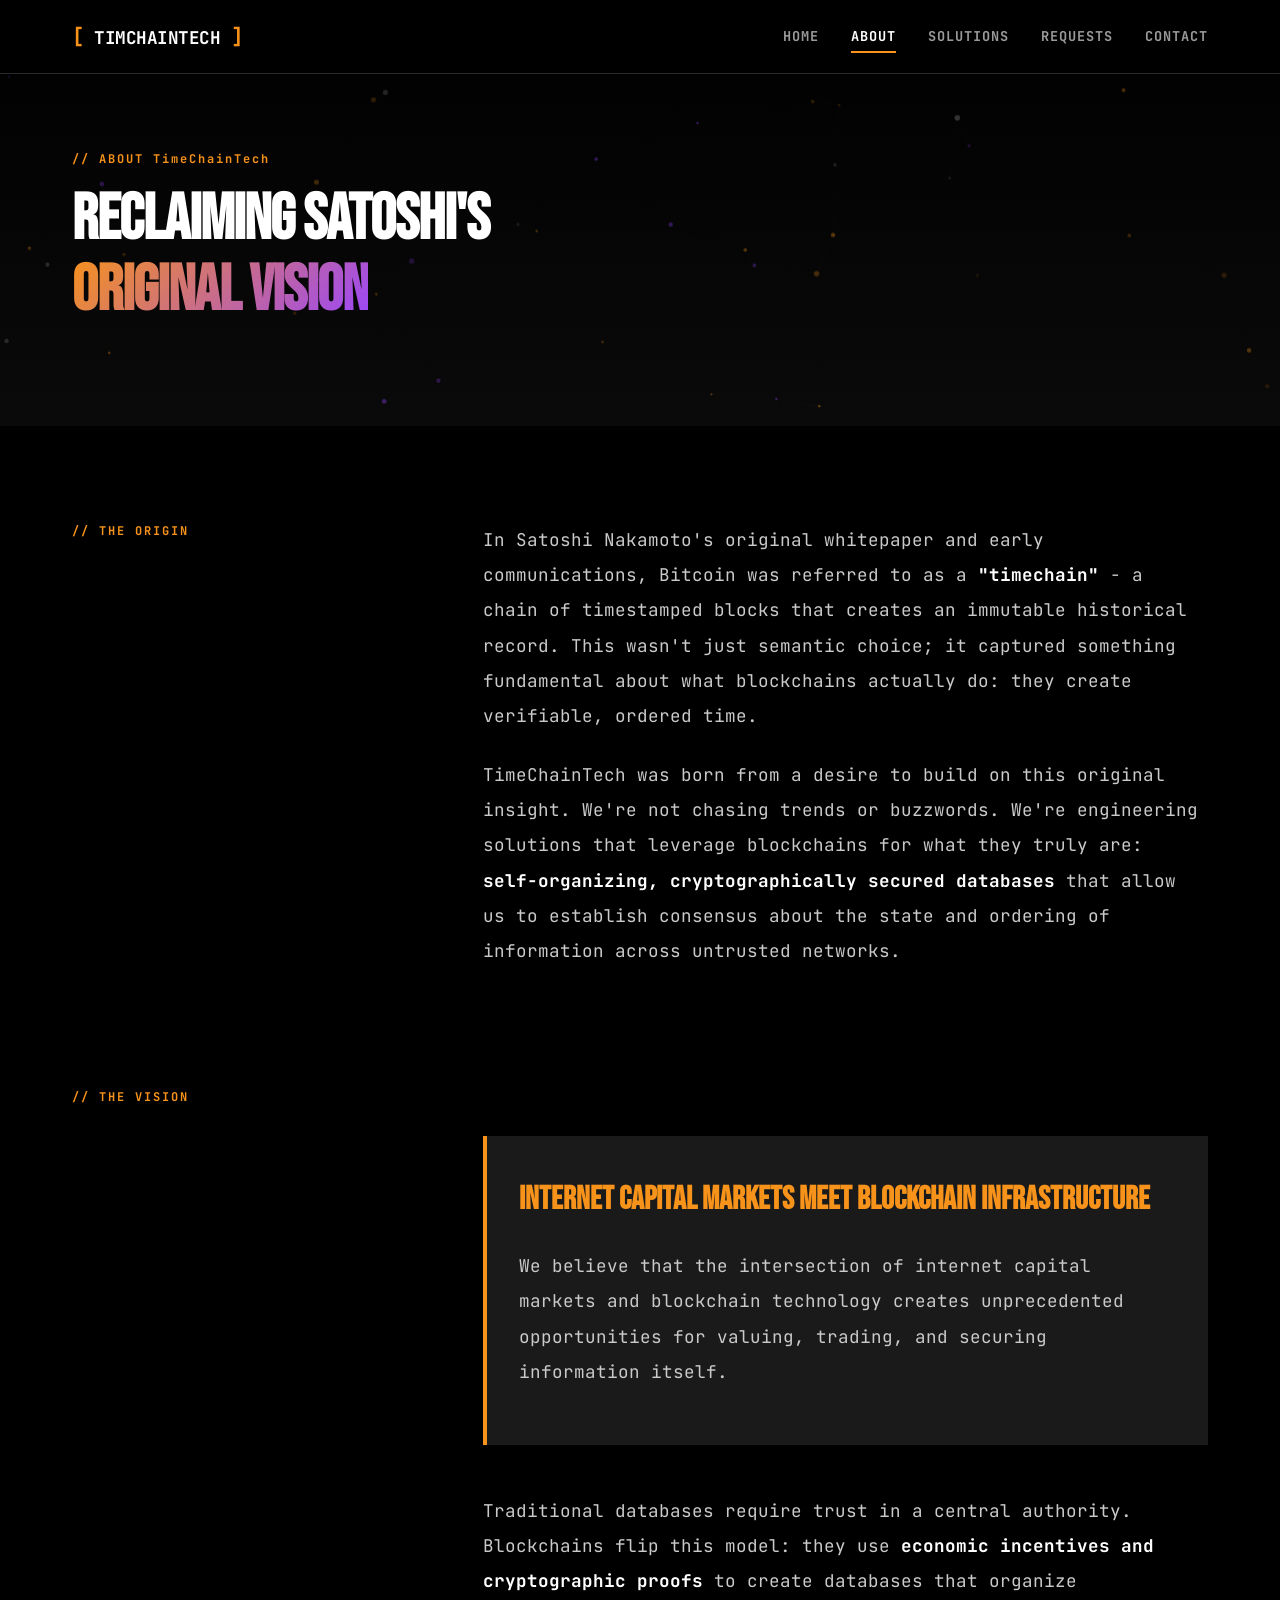
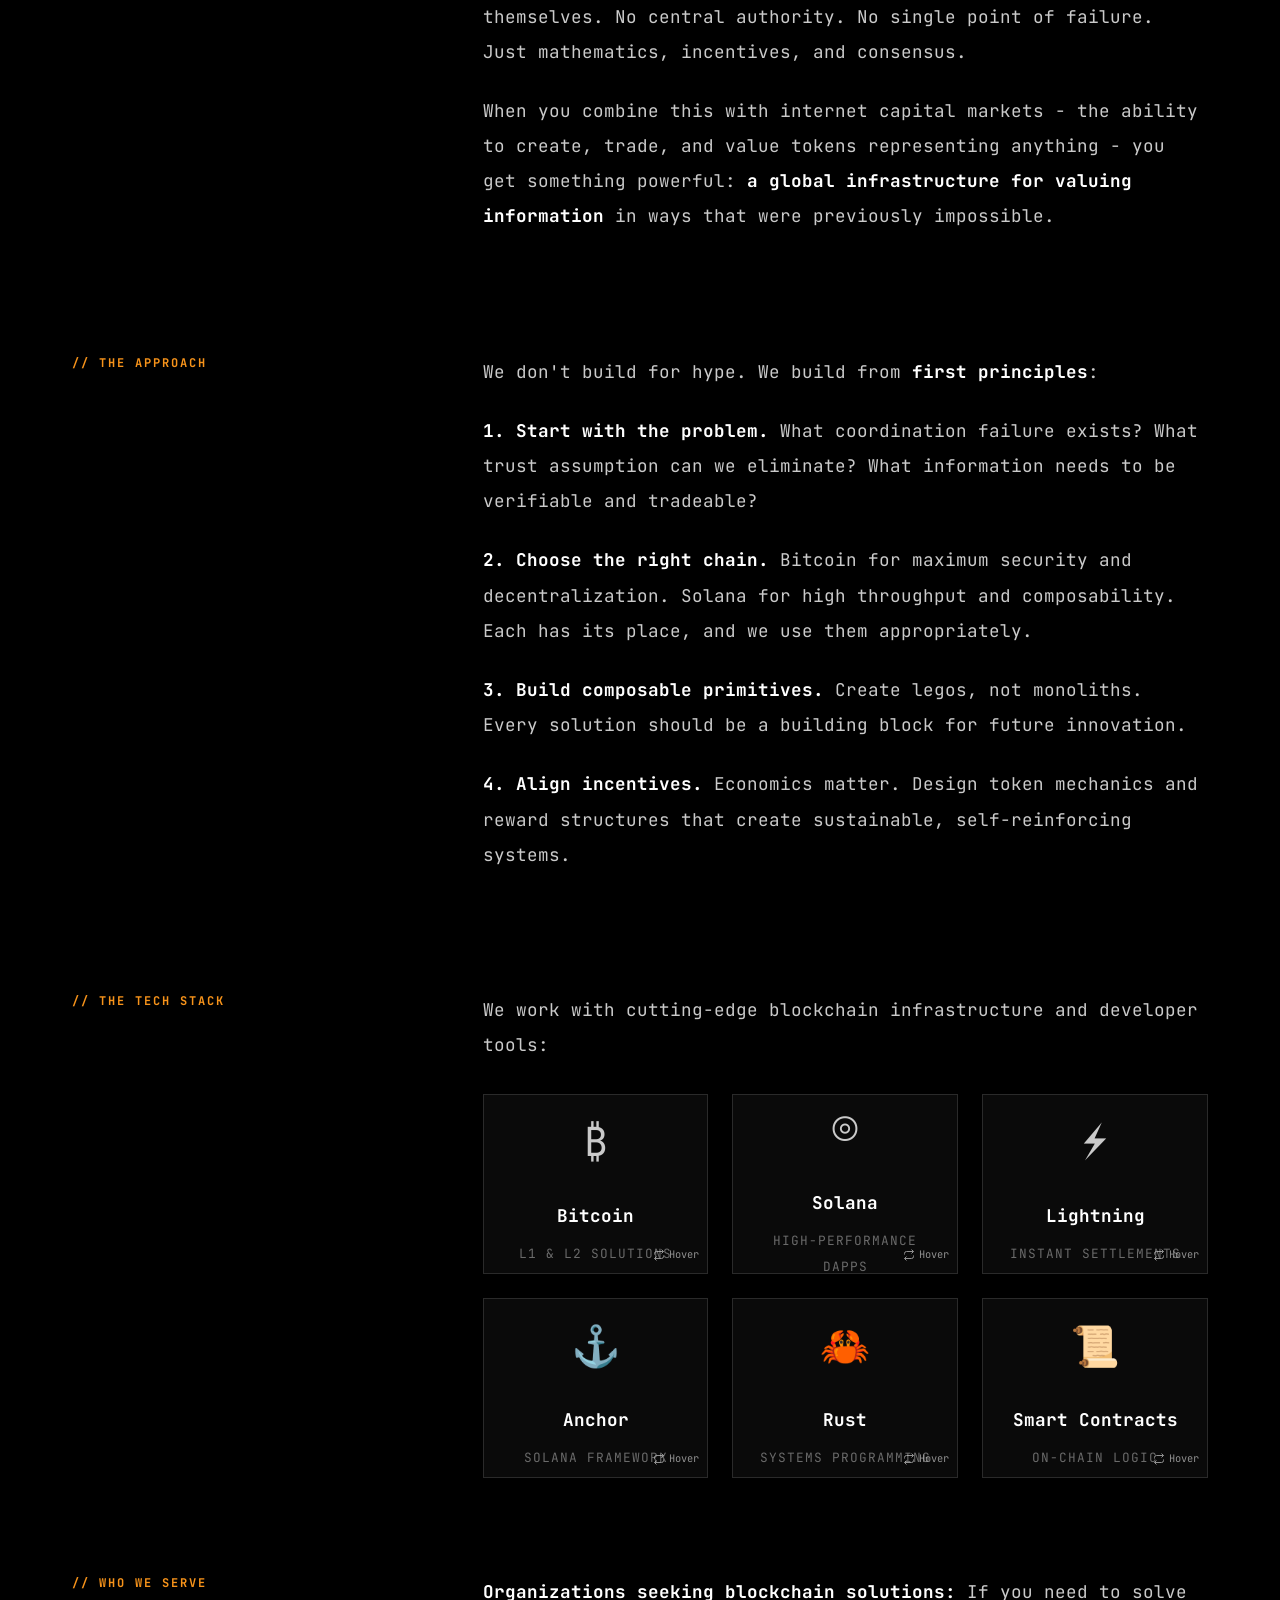
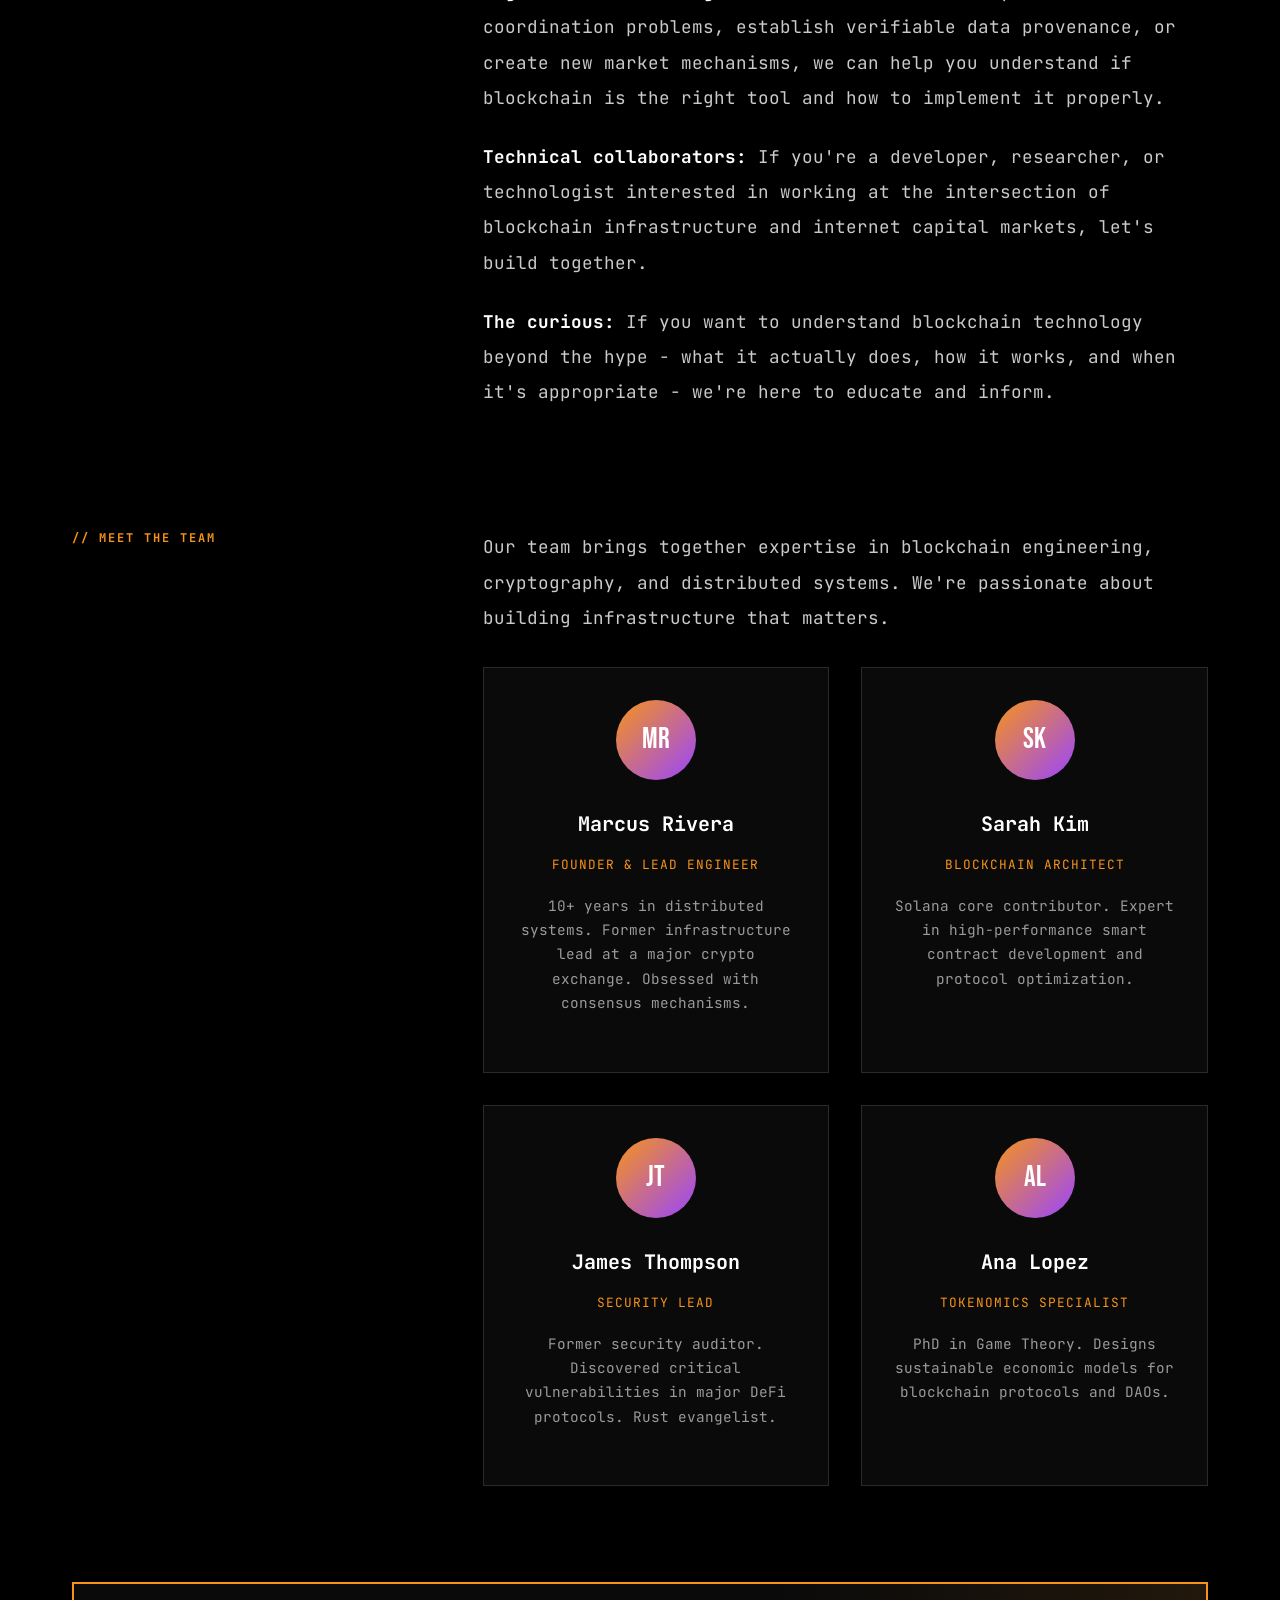
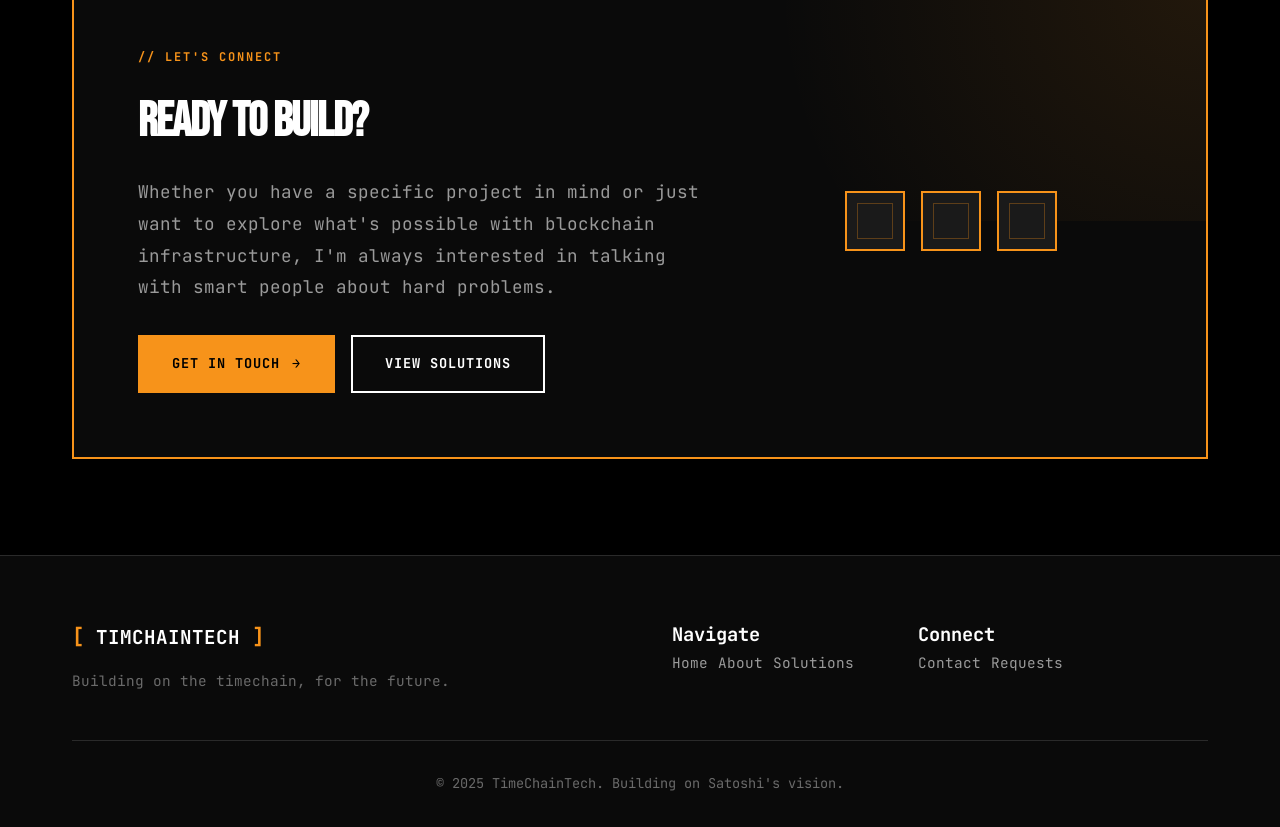
==== commit 79156a11: "Add interactive tech stack flip cards with connections - Replace simple tech grid with interactive 3" ====
--- a/about.html
+++ b/about.html
@@ -7,21 +7,21 @@
 
     <!-- SEO Meta Tags -->
     <meta name="description" content="Learn about TimeChainTech's mission to reclaim Satoshi's original vision, building blockchain solutions on Bitcoin and Solana infrastructure.">
-    <link rel="canonical" href="https://timechaintech/about">
+    <link rel="canonical" href="https://timechaintech.com/about">
 
     <!-- Open Graph / Facebook -->
     <meta property="og:type" content="website">
-    <meta property="og:url" content="https://timechaintech/about">
+    <meta property="og:url" content="https://timechaintech.com/about">
     <meta property="og:title" content="About TimeChainTech - Reclaiming Satoshi's Vision">
     <meta property="og:description" content="Learn about TimeChainTech's mission to reclaim Satoshi's original vision, building blockchain solutions on Bitcoin and Solana infrastructure.">
-    <meta property="og:image" content="https://timechaintech/og-image.png">
+    <meta property="og:image" content="https://timechaintech.com/og-image.png">
 
     <!-- Twitter Card -->
     <meta name="twitter:card" content="summary_large_image">
-    <meta name="twitter:url" content="https://timechaintech/about">
+    <meta name="twitter:url" content="https://timechaintech.com/about">
     <meta name="twitter:title" content="About TimeChainTech - Reclaiming Satoshi's Vision">
     <meta name="twitter:description" content="Learn about TimeChainTech's mission to reclaim Satoshi's original vision, building blockchain solutions on Bitcoin and Solana infrastructure.">
-    <meta name="twitter:image" content="https://timechaintech/og-image.png">
+    <meta name="twitter:image" content="https://timechaintech.com/og-image.png">
 
     <!-- Favicon -->
     <link rel="icon" type="image/svg+xml" href="data:image/svg+xml,%3Csvg xmlns='http://www.w3.org/2000/svg' viewBox='0 0 32 32'%3E%3Crect fill='%231a1a1a' width='32' height='32' rx='6'/%3E%3Crect fill='%23f7931a' x='4' y='4' width='8' height='8' rx='2'/%3E%3Crect fill='%23f7931a' x='20' y='4' width='8' height='8' rx='2'/%3E%3Crect fill='%23f7931a' x='12' y='20' width='8' height='8' rx='2'/%3E%3Cline x1='8' y1='12' x2='8' y2='24' stroke='%23f7931a' stroke-width='2'/%3E%3Cline x1='24' y1='12' x2='24' y2='24' stroke='%23f7931a' stroke-width='2'/%3E%3Cline x1='8' y1='24' x2='12' y2='24' stroke='%23f7931a' stroke-width='2'/%3E%3Cline x1='20' y1='24' x2='24' y2='24' stroke='%23f7931a' stroke-width='2'/%3E%3C/svg%3E">
@@ -32,8 +32,10 @@
     <link rel="stylesheet" href="styles.css">
     <style>
         .about-hero {
+            position: relative;
             padding: 150px 0 100px;
             background: linear-gradient(180deg, var(--black) 0%, var(--gray-900) 100%);
+            overflow: hidden;
         }
         
         .about-content {
@@ -200,9 +202,9 @@
 <body>
     <a href="#main-content" class="skip-link">Skip to main content</a>
 
-    <nav class="nav" role="navigation" aria-label="Main navigation">
+    <nav class="nav" role="navigation" aria-label="Main navigation" style="view-transition-name: nav-bar;">
         <div class="nav-container">
-            <a href="index.html" class="logo" aria-label="TimeChainTech - Home">
+            <a href="index.html" class="logo" aria-label="TimeChainTech - Home" style="view-transition-name: site-logo;">
                 <span class="logo-bracket" aria-hidden="true">[</span>
                 <span class="logo-text">TIMCHAINTECH</span>
                 <span class="logo-bracket" aria-hidden="true">]</span>
@@ -219,7 +221,8 @@
 
     <main id="main-content" role="main">
         <section class="about-hero" aria-labelledby="about-title">
-            <div class="container">
+            <div class="particle-container" aria-hidden="true"></div>
+            <div class="container" style="position: relative; z-index: 2; view-transition-name: hero-content;">
                 <span class="section-tag">// ABOUT TimeChainTech</span>
                 <h1 id="about-title" class="section-title">Reclaiming Satoshi's<br><span class="gradient-text">Original Vision</span></h1>
             </div>
@@ -290,36 +293,262 @@
                         <div class="content-text">
                             <p>We work with cutting-edge blockchain infrastructure and developer tools:</p>
                             
-                            <div class="tech-stack" role="list" aria-label="Technology stack">
-                                <div class="tech-item" role="listitem">
-                                    <div class="tech-icon" aria-hidden="true">₿</div>
-                                    <h3 class="tech-name">Bitcoin</h3>
-                                    <div class="tech-desc">L1 & L2 Solutions</div>
-                                </div>
-                                <div class="tech-item" role="listitem">
-                                    <div class="tech-icon" aria-hidden="true">◎</div>
-                                    <h3 class="tech-name">Solana</h3>
-                                    <div class="tech-desc">High-performance DApps</div>
-                                </div>
-                                <div class="tech-item" role="listitem">
-                                    <div class="tech-icon" aria-hidden="true">⚡</div>
-                                    <h3 class="tech-name">Lightning</h3>
-                                    <div class="tech-desc">Instant Settlements</div>
-                                </div>
-                                <div class="tech-item" role="listitem">
-                                    <div class="tech-icon" aria-hidden="true">🔗</div>
-                                    <h3 class="tech-name">Anchor</h3>
-                                    <div class="tech-desc">Solana Framework</div>
-                                </div>
-                                <div class="tech-item" role="listitem">
-                                    <div class="tech-icon" aria-hidden="true">🦀</div>
-                                    <h3 class="tech-name">Rust</h3>
-                                    <div class="tech-desc">Systems Programming</div>
-                                </div>
-                                <div class="tech-item" role="listitem">
-                                    <div class="tech-icon" aria-hidden="true">📜</div>
-                                    <h3 class="tech-name">Smart Contracts</h3>
-                                    <div class="tech-desc">On-chain Logic</div>
+                            <div class="tech-stack-container">
+                                <!-- SVG for connection lines -->
+                                <svg class="tech-connections" aria-hidden="true">
+                                    <line class="tech-connection-line" data-from="bitcoin" data-to="lightning"></line>
+                                    <line class="tech-connection-line" data-from="solana" data-to="anchor"></line>
+                                    <line class="tech-connection-line" data-from="anchor" data-to="rust"></line>
+                                    <line class="tech-connection-line" data-from="rust" data-to="smart-contracts"></line>
+                                    <line class="tech-connection-line" data-from="solana" data-to="smart-contracts"></line>
+                                </svg>
+
+                                <div class="tech-stack" role="list" aria-label="Technology stack">
+                                    <!-- Bitcoin -->
+                                    <div class="tech-flip-card"
+                                         role="listitem"
+                                         tabindex="0"
+                                         data-tech="bitcoin"
+                                         data-related="lightning"
+                                         aria-label="Bitcoin - Click or press Enter to see details">
+                                        <div class="tech-flip-card-inner">
+                                            <div class="tech-card-front">
+                                                <div class="tech-icon" aria-hidden="true">₿</div>
+                                                <h3 class="tech-name">Bitcoin</h3>
+                                                <div class="tech-tagline">L1 & L2 Solutions</div>
+                                                <div class="flip-indicator hover-indicator">
+                                                    <svg viewBox="0 0 24 24" fill="none" stroke="currentColor" stroke-width="2">
+                                                        <path d="M17 1l4 4-4 4"/>
+                                                        <path d="M3 11V9a4 4 0 0 1 4-4h14"/>
+                                                        <path d="M7 23l-4-4 4-4"/>
+                                                        <path d="M21 13v2a4 4 0 0 1-4 4H3"/>
+                                                    </svg>
+                                                    Hover
+                                                </div>
+                                                <div class="flip-indicator tap-indicator">
+                                                    <svg viewBox="0 0 24 24" fill="none" stroke="currentColor" stroke-width="2">
+                                                        <path d="M17 1l4 4-4 4"/>
+                                                        <path d="M3 11V9a4 4 0 0 1 4-4h14"/>
+                                                    </svg>
+                                                    Tap
+                                                </div>
+                                            </div>
+                                            <div class="tech-card-back">
+                                                <h4 class="tech-back-title">Bitcoin</h4>
+                                                <p class="tech-description">The original timechain. Maximum security and decentralization for critical applications.</p>
+                                                <div class="tech-features">
+                                                    <span class="tech-feature">PoW</span>
+                                                    <span class="tech-feature">Layer 2</span>
+                                                    <span class="tech-feature">UTXO</span>
+                                                </div>
+                                            </div>
+                                        </div>
+                                    </div>
+
+                                    <!-- Solana -->
+                                    <div class="tech-flip-card"
+                                         role="listitem"
+                                         tabindex="0"
+                                         data-tech="solana"
+                                         data-related="anchor,smart-contracts"
+                                         aria-label="Solana - Click or press Enter to see details">
+                                        <div class="tech-flip-card-inner">
+                                            <div class="tech-card-front">
+                                                <div class="tech-icon" aria-hidden="true">◎</div>
+                                                <h3 class="tech-name">Solana</h3>
+                                                <div class="tech-tagline">High-performance DApps</div>
+                                                <div class="flip-indicator hover-indicator">
+                                                    <svg viewBox="0 0 24 24" fill="none" stroke="currentColor" stroke-width="2">
+                                                        <path d="M17 1l4 4-4 4"/>
+                                                        <path d="M3 11V9a4 4 0 0 1 4-4h14"/>
+                                                        <path d="M7 23l-4-4 4-4"/>
+                                                        <path d="M21 13v2a4 4 0 0 1-4 4H3"/>
+                                                    </svg>
+                                                    Hover
+                                                </div>
+                                                <div class="flip-indicator tap-indicator">
+                                                    <svg viewBox="0 0 24 24" fill="none" stroke="currentColor" stroke-width="2">
+                                                        <path d="M17 1l4 4-4 4"/>
+                                                        <path d="M3 11V9a4 4 0 0 1 4-4h14"/>
+                                                    </svg>
+                                                    Tap
+                                                </div>
+                                            </div>
+                                            <div class="tech-card-back">
+                                                <h4 class="tech-back-title">Solana</h4>
+                                                <p class="tech-description">High throughput blockchain for complex DeFi and NFT applications at scale.</p>
+                                                <div class="tech-features">
+                                                    <span class="tech-feature">65K TPS</span>
+                                                    <span class="tech-feature">400ms</span>
+                                                    <span class="tech-feature">PoH</span>
+                                                </div>
+                                            </div>
+                                        </div>
+                                    </div>
+
+                                    <!-- Lightning -->
+                                    <div class="tech-flip-card"
+                                         role="listitem"
+                                         tabindex="0"
+                                         data-tech="lightning"
+                                         data-related="bitcoin"
+                                         aria-label="Lightning Network - Click or press Enter to see details">
+                                        <div class="tech-flip-card-inner">
+                                            <div class="tech-card-front">
+                                                <div class="tech-icon" aria-hidden="true">⚡</div>
+                                                <h3 class="tech-name">Lightning</h3>
+                                                <div class="tech-tagline">Instant Settlements</div>
+                                                <div class="flip-indicator hover-indicator">
+                                                    <svg viewBox="0 0 24 24" fill="none" stroke="currentColor" stroke-width="2">
+                                                        <path d="M17 1l4 4-4 4"/>
+                                                        <path d="M3 11V9a4 4 0 0 1 4-4h14"/>
+                                                        <path d="M7 23l-4-4 4-4"/>
+                                                        <path d="M21 13v2a4 4 0 0 1-4 4H3"/>
+                                                    </svg>
+                                                    Hover
+                                                </div>
+                                                <div class="flip-indicator tap-indicator">
+                                                    <svg viewBox="0 0 24 24" fill="none" stroke="currentColor" stroke-width="2">
+                                                        <path d="M17 1l4 4-4 4"/>
+                                                        <path d="M3 11V9a4 4 0 0 1 4-4h14"/>
+                                                    </svg>
+                                                    Tap
+                                                </div>
+                                            </div>
+                                            <div class="tech-card-back">
+                                                <h4 class="tech-back-title">Lightning</h4>
+                                                <p class="tech-description">Bitcoin's Layer 2 for instant, low-cost micropayments at global scale.</p>
+                                                <div class="tech-features">
+                                                    <span class="tech-feature">Instant</span>
+                                                    <span class="tech-feature">Low Fee</span>
+                                                    <span class="tech-feature">P2P</span>
+                                                </div>
+                                            </div>
+                                        </div>
+                                    </div>
+
+                                    <!-- Anchor -->
+                                    <div class="tech-flip-card"
+                                         role="listitem"
+                                         tabindex="0"
+                                         data-tech="anchor"
+                                         data-related="solana,rust"
+                                         aria-label="Anchor Framework - Click or press Enter to see details">
+                                        <div class="tech-flip-card-inner">
+                                            <div class="tech-card-front">
+                                                <div class="tech-icon" aria-hidden="true">&#9875;</div>
+                                                <h3 class="tech-name">Anchor</h3>
+                                                <div class="tech-tagline">Solana Framework</div>
+                                                <div class="flip-indicator hover-indicator">
+                                                    <svg viewBox="0 0 24 24" fill="none" stroke="currentColor" stroke-width="2">
+                                                        <path d="M17 1l4 4-4 4"/>
+                                                        <path d="M3 11V9a4 4 0 0 1 4-4h14"/>
+                                                        <path d="M7 23l-4-4 4-4"/>
+                                                        <path d="M21 13v2a4 4 0 0 1-4 4H3"/>
+                                                    </svg>
+                                                    Hover
+                                                </div>
+                                                <div class="flip-indicator tap-indicator">
+                                                    <svg viewBox="0 0 24 24" fill="none" stroke="currentColor" stroke-width="2">
+                                                        <path d="M17 1l4 4-4 4"/>
+                                                        <path d="M3 11V9a4 4 0 0 1 4-4h14"/>
+                                                    </svg>
+                                                    Tap
+                                                </div>
+                                            </div>
+                                            <div class="tech-card-back">
+                                                <h4 class="tech-back-title">Anchor</h4>
+                                                <p class="tech-description">Rust-based framework for secure, efficient Solana program development.</p>
+                                                <div class="tech-features">
+                                                    <span class="tech-feature">IDL</span>
+                                                    <span class="tech-feature">Testing</span>
+                                                    <span class="tech-feature">CLI</span>
+                                                </div>
+                                            </div>
+                                        </div>
+                                    </div>
+
+                                    <!-- Rust -->
+                                    <div class="tech-flip-card"
+                                         role="listitem"
+                                         tabindex="0"
+                                         data-tech="rust"
+                                         data-related="anchor,smart-contracts"
+                                         aria-label="Rust Programming - Click or press Enter to see details">
+                                        <div class="tech-flip-card-inner">
+                                            <div class="tech-card-front">
+                                                <div class="tech-icon" aria-hidden="true">&#129408;</div>
+                                                <h3 class="tech-name">Rust</h3>
+                                                <div class="tech-tagline">Systems Programming</div>
+                                                <div class="flip-indicator hover-indicator">
+                                                    <svg viewBox="0 0 24 24" fill="none" stroke="currentColor" stroke-width="2">
+                                                        <path d="M17 1l4 4-4 4"/>
+                                                        <path d="M3 11V9a4 4 0 0 1 4-4h14"/>
+                                                        <path d="M7 23l-4-4 4-4"/>
+                                                        <path d="M21 13v2a4 4 0 0 1-4 4H3"/>
+                                                    </svg>
+                                                    Hover
+                                                </div>
+                                                <div class="flip-indicator tap-indicator">
+                                                    <svg viewBox="0 0 24 24" fill="none" stroke="currentColor" stroke-width="2">
+                                                        <path d="M17 1l4 4-4 4"/>
+                                                        <path d="M3 11V9a4 4 0 0 1 4-4h14"/>
+                                                    </svg>
+                                                    Tap
+                                                </div>
+                                            </div>
+                                            <div class="tech-card-back">
+                                                <h4 class="tech-back-title">Rust</h4>
+                                                <p class="tech-description">Memory-safe systems language for high-performance blockchain development.</p>
+                                                <div class="tech-features">
+                                                    <span class="tech-feature">Safe</span>
+                                                    <span class="tech-feature">Fast</span>
+                                                    <span class="tech-feature">Zero-cost</span>
+                                                </div>
+                                            </div>
+                                        </div>
+                                    </div>
+
+                                    <!-- Smart Contracts -->
+                                    <div class="tech-flip-card"
+                                         role="listitem"
+                                         tabindex="0"
+                                         data-tech="smart-contracts"
+                                         data-related="solana,rust"
+                                         aria-label="Smart Contracts - Click or press Enter to see details">
+                                        <div class="tech-flip-card-inner">
+                                            <div class="tech-card-front">
+                                                <div class="tech-icon" aria-hidden="true">&#128220;</div>
+                                                <h3 class="tech-name">Smart Contracts</h3>
+                                                <div class="tech-tagline">On-chain Logic</div>
+                                                <div class="flip-indicator hover-indicator">
+                                                    <svg viewBox="0 0 24 24" fill="none" stroke="currentColor" stroke-width="2">
+                                                        <path d="M17 1l4 4-4 4"/>
+                                                        <path d="M3 11V9a4 4 0 0 1 4-4h14"/>
+                                                        <path d="M7 23l-4-4 4-4"/>
+                                                        <path d="M21 13v2a4 4 0 0 1-4 4H3"/>
+                                                    </svg>
+                                                    Hover
+                                                </div>
+                                                <div class="flip-indicator tap-indicator">
+                                                    <svg viewBox="0 0 24 24" fill="none" stroke="currentColor" stroke-width="2">
+                                                        <path d="M17 1l4 4-4 4"/>
+                                                        <path d="M3 11V9a4 4 0 0 1 4-4h14"/>
+                                                    </svg>
+                                                    Tap
+                                                </div>
+                                            </div>
+                                            <div class="tech-card-back">
+                                                <h4 class="tech-back-title">Smart Contracts</h4>
+                                                <p class="tech-description">Self-executing code that enables trustless, decentralized applications.</p>
+                                                <div class="tech-features">
+                                                    <span class="tech-feature">Atomic</span>
+                                                    <span class="tech-feature">Immutable</span>
+                                                    <span class="tech-feature">Audited</span>
+                                                </div>
+                                            </div>
+                                        </div>
+                                    </div>
                                 </div>
                             </div>
                         </div>
@@ -408,7 +637,7 @@
         </section>
     </main>
 
-    <footer class="footer" role="contentinfo" aria-label="Site footer">
+    <footer class="footer" role="contentinfo" aria-label="Site footer" style="view-transition-name: site-footer;">
         <div class="container">
             <div class="footer-content">
                 <div class="footer-left">
--- a/styles.css
+++ b/styles.css
@@ -203,6 +203,41 @@
     }
 }
 
+/* ==========================================================================
+   Particle Canvas Overlay
+   ========================================================================== */
+.particle-canvas {
+    position: absolute;
+    top: 0;
+    left: 0;
+    width: 100%;
+    height: 100%;
+    pointer-events: none;
+    z-index: 1;
+    opacity: 0.6;
+}
+
+/* Container for particle effect in hero sections */
+.particle-container {
+    position: absolute;
+    inset: 0;
+    overflow: hidden;
+    z-index: 1;
+}
+
+/* Responsive adjustments for particle canvas */
+@media (max-width: 768px) {
+    .particle-canvas {
+        opacity: 0.4;
+    }
+}
+
+@media (max-width: 480px) {
+    .particle-canvas {
+        opacity: 0.3;
+    }
+}
+
 /* Hero Section */
 .hero {
     position: relative;
@@ -1424,6 +1459,331 @@
     color: var(--bitcoin);
 }
 
+/* ==========================================================================
+   Tech Stack Flip Cards
+   ========================================================================== */
+
+/* Tech Stack Container with Connection Lines */
+.tech-stack-container {
+    position: relative;
+    perspective: 1000px;
+}
+
+.tech-stack {
+    display: grid;
+    grid-template-columns: repeat(auto-fit, minmax(200px, 1fr));
+    gap: 1.5rem;
+    margin-top: 2rem;
+    position: relative;
+}
+
+/* Connection Lines SVG Container */
+.tech-connections {
+    position: absolute;
+    top: 0;
+    left: 0;
+    width: 100%;
+    height: 100%;
+    pointer-events: none;
+    z-index: 0;
+    overflow: visible;
+}
+
+.tech-connection-line {
+    stroke: var(--bitcoin);
+    stroke-width: 2;
+    stroke-dasharray: 8 4;
+    fill: none;
+    opacity: 0;
+    transition: opacity 0.4s ease, stroke 0.3s ease;
+}
+
+.tech-connection-line.active {
+    opacity: 0.6;
+    animation: connectionPulse 2s ease-in-out infinite;
+}
+
+@keyframes connectionPulse {
+    0%, 100% {
+        stroke-dashoffset: 0;
+        opacity: 0.6;
+    }
+    50% {
+        stroke-dashoffset: 24;
+        opacity: 0.9;
+    }
+}
+
+/* Flip Card Container */
+.tech-flip-card {
+    position: relative;
+    width: 100%;
+    height: 180px;
+    perspective: 1000px;
+    z-index: 1;
+    cursor: pointer;
+}
+
+.tech-flip-card-inner {
+    position: relative;
+    width: 100%;
+    height: 100%;
+    transition: transform 0.6s cubic-bezier(0.4, 0, 0.2, 1);
+    transform-style: preserve-3d;
+}
+
+/* Flip on hover (desktop) */
+@media (hover: hover) and (pointer: fine) {
+    .tech-flip-card:hover .tech-flip-card-inner {
+        transform: rotateY(180deg);
+    }
+}
+
+/* Flip on click/touch (mobile) - uses .flipped class */
+.tech-flip-card.flipped .tech-flip-card-inner {
+    transform: rotateY(180deg);
+}
+
+/* Focus state for accessibility */
+.tech-flip-card:focus {
+    outline: none;
+}
+
+.tech-flip-card:focus .tech-flip-card-inner {
+    box-shadow: 0 0 0 3px var(--bitcoin);
+}
+
+.tech-flip-card:focus-visible .tech-flip-card-inner {
+    box-shadow: 0 0 0 3px var(--bitcoin);
+}
+
+/* Front and Back Card Faces */
+.tech-card-front,
+.tech-card-back {
+    position: absolute;
+    width: 100%;
+    height: 100%;
+    backface-visibility: hidden;
+    -webkit-backface-visibility: hidden;
+    border: 1px solid var(--gray-700);
+    background: var(--gray-900);
+    display: flex;
+    flex-direction: column;
+    align-items: center;
+    justify-content: center;
+    padding: 1.5rem;
+    text-align: center;
+    transition: border-color 0.3s ease, box-shadow 0.3s ease;
+}
+
+.tech-card-front {
+    z-index: 2;
+}
+
+.tech-card-back {
+    transform: rotateY(180deg);
+    background: var(--gray-800);
+}
+
+/* Glow Effect on Hover/Flip */
+@media (hover: hover) and (pointer: fine) {
+    .tech-flip-card:hover .tech-card-front,
+    .tech-flip-card:hover .tech-card-back {
+        border-color: var(--tech-glow-color, var(--bitcoin));
+        box-shadow:
+            0 0 20px rgba(var(--tech-glow-rgb, 247, 147, 26), 0.3),
+            0 0 40px rgba(var(--tech-glow-rgb, 247, 147, 26), 0.15),
+            inset 0 0 20px rgba(var(--tech-glow-rgb, 247, 147, 26), 0.05);
+    }
+}
+
+.tech-flip-card.flipped .tech-card-front,
+.tech-flip-card.flipped .tech-card-back {
+    border-color: var(--tech-glow-color, var(--bitcoin));
+    box-shadow:
+        0 0 25px rgba(var(--tech-glow-rgb, 247, 147, 26), 0.4),
+        0 0 50px rgba(var(--tech-glow-rgb, 247, 147, 26), 0.2),
+        inset 0 0 30px rgba(var(--tech-glow-rgb, 247, 147, 26), 0.08);
+}
+
+/* Technology-Specific Glow Colors */
+.tech-flip-card[data-tech="bitcoin"] {
+    --tech-glow-color: #F7931A;
+    --tech-glow-rgb: 247, 147, 26;
+}
+
+.tech-flip-card[data-tech="solana"] {
+    --tech-glow-color: #9945FF;
+    --tech-glow-rgb: 153, 69, 255;
+}
+
+.tech-flip-card[data-tech="lightning"] {
+    --tech-glow-color: #792DE4;
+    --tech-glow-rgb: 121, 45, 228;
+}
+
+.tech-flip-card[data-tech="anchor"] {
+    --tech-glow-color: #2563EB;
+    --tech-glow-rgb: 37, 99, 235;
+}
+
+.tech-flip-card[data-tech="rust"] {
+    --tech-glow-color: #CE422B;
+    --tech-glow-rgb: 206, 66, 43;
+}
+
+.tech-flip-card[data-tech="smart-contracts"] {
+    --tech-glow-color: #00D4AA;
+    --tech-glow-rgb: 0, 212, 170;
+}
+
+/* Front Card Content */
+.tech-icon {
+    font-size: 2.5rem;
+    margin-bottom: 1rem;
+    transition: transform 0.3s ease, filter 0.3s ease;
+}
+
+@media (hover: hover) and (pointer: fine) {
+    .tech-flip-card:hover .tech-icon {
+        transform: scale(1.1);
+        filter: drop-shadow(0 0 10px var(--tech-glow-color, var(--bitcoin)));
+    }
+}
+
+.tech-flip-card.flipped .tech-icon {
+    transform: scale(1.1);
+    filter: drop-shadow(0 0 10px var(--tech-glow-color, var(--bitcoin)));
+}
+
+.tech-name {
+    font-weight: 700;
+    font-size: 1.1rem;
+    margin-bottom: 0.5rem;
+    color: var(--white);
+}
+
+.tech-tagline {
+    font-size: 0.8rem;
+    color: var(--gray-400);
+    text-transform: uppercase;
+    letter-spacing: 1px;
+}
+
+/* Back Card Content */
+.tech-back-title {
+    font-weight: 700;
+    font-size: 1rem;
+    color: var(--tech-glow-color, var(--bitcoin));
+    margin-bottom: 0.75rem;
+    text-transform: uppercase;
+    letter-spacing: 1px;
+}
+
+.tech-description {
+    font-size: 0.85rem;
+    color: var(--gray-200);
+    line-height: 1.6;
+    margin-bottom: 0.75rem;
+}
+
+.tech-features {
+    display: flex;
+    flex-wrap: wrap;
+    gap: 0.4rem;
+    justify-content: center;
+}
+
+.tech-feature {
+    font-size: 0.65rem;
+    padding: 0.25rem 0.5rem;
+    background: rgba(var(--tech-glow-rgb, 247, 147, 26), 0.15);
+    border: 1px solid var(--tech-glow-color, var(--bitcoin));
+    color: var(--tech-glow-color, var(--bitcoin));
+    letter-spacing: 0.5px;
+    text-transform: uppercase;
+}
+
+/* Flip Indicator */
+.flip-indicator {
+    position: absolute;
+    bottom: 0.5rem;
+    right: 0.5rem;
+    font-size: 0.65rem;
+    color: var(--gray-500);
+    display: flex;
+    align-items: center;
+    gap: 0.25rem;
+    opacity: 0.7;
+    transition: opacity 0.3s ease;
+}
+
+.flip-indicator svg {
+    width: 12px;
+    height: 12px;
+}
+
+@media (hover: hover) and (pointer: fine) {
+    .tech-flip-card:hover .flip-indicator {
+        opacity: 0;
+    }
+}
+
+.tech-flip-card.flipped .flip-indicator {
+    opacity: 0;
+}
+
+/* Related tech highlight */
+.tech-flip-card.related {
+    transform: scale(1.02);
+    z-index: 2;
+}
+
+.tech-flip-card.related .tech-card-front,
+.tech-flip-card.related .tech-card-back {
+    border-color: var(--bitcoin);
+    box-shadow: 0 0 15px rgba(247, 147, 26, 0.3);
+}
+
+/* Mobile tap indicator */
+.tap-indicator {
+    display: none;
+}
+
+@media (hover: none) or (pointer: coarse) {
+    .tap-indicator {
+        display: flex;
+    }
+
+    .hover-indicator {
+        display: none;
+    }
+}
+
+/* Tech stack responsive adjustments */
+@media (max-width: 768px) {
+    .tech-flip-card {
+        height: 160px;
+    }
+
+    .tech-icon {
+        font-size: 2rem;
+    }
+
+    .tech-name {
+        font-size: 1rem;
+    }
+
+    .tech-description {
+        font-size: 0.8rem;
+    }
+
+    .tech-feature {
+        font-size: 0.6rem;
+        padding: 0.2rem 0.4rem;
+    }
+}
+
 /* Responsive Design */
 @media (max-width: 968px) {
     .principles-split,
@@ -1511,6 +1871,488 @@
     .footer-links {
         flex-direction: column;
         gap: 2rem;
+    }
+}
+
+/* ==========================================================================
+   SKELETON LOADING SCREENS
+   ========================================================================== */
+
+/* Skeleton shimmer animation - gradient moving left to right */
+@keyframes skeletonShimmer {
+    0% {
+        background-position: -200% 0;
+    }
+    100% {
+        background-position: 200% 0;
+    }
+}
+
+/* Base skeleton class with shimmer effect */
+.skeleton {
+    background: linear-gradient(
+        90deg,
+        var(--gray-800) 0%,
+        var(--gray-700) 20%,
+        var(--gray-600) 40%,
+        var(--gray-700) 60%,
+        var(--gray-800) 80%,
+        var(--gray-800) 100%
+    );
+    background-size: 200% 100%;
+    animation: skeletonShimmer 1.5s ease-in-out infinite;
+    border-radius: 4px;
+    position: relative;
+    overflow: hidden;
+}
+
+/* Skeleton text line placeholder */
+.skeleton-text {
+    height: 1rem;
+    margin-bottom: 0.75rem;
+    background: linear-gradient(
+        90deg,
+        var(--gray-800) 0%,
+        var(--gray-700) 20%,
+        var(--gray-600) 40%,
+        var(--gray-700) 60%,
+        var(--gray-800) 80%,
+        var(--gray-800) 100%
+    );
+    background-size: 200% 100%;
+    animation: skeletonShimmer 1.5s ease-in-out infinite;
+    border-radius: 4px;
+}
+
+.skeleton-text:last-child {
+    width: 70%;
+    margin-bottom: 0;
+}
+
+/* Skeleton heading placeholder */
+.skeleton-heading {
+    height: 2rem;
+    margin-bottom: 1rem;
+    background: linear-gradient(
+        90deg,
+        var(--gray-800) 0%,
+        var(--gray-700) 20%,
+        var(--gray-600) 40%,
+        var(--gray-700) 60%,
+        var(--gray-800) 80%,
+        var(--gray-800) 100%
+    );
+    background-size: 200% 100%;
+    animation: skeletonShimmer 1.5s ease-in-out infinite;
+    border-radius: 4px;
+}
+
+.skeleton-heading.large {
+    height: 3rem;
+}
+
+.skeleton-heading.xlarge {
+    height: 4rem;
+    margin-bottom: 1.5rem;
+}
+
+/* Skeleton card placeholder */
+.skeleton-card {
+    background: var(--gray-900);
+    border: 1px solid var(--gray-700);
+    padding: 2rem;
+    min-height: 250px;
+    position: relative;
+    overflow: hidden;
+}
+
+.skeleton-card::before {
+    content: '';
+    position: absolute;
+    inset: 0;
+    background: linear-gradient(
+        90deg,
+        transparent 0%,
+        rgba(255, 255, 255, 0.03) 50%,
+        transparent 100%
+    );
+    background-size: 200% 100%;
+    animation: skeletonShimmer 1.5s ease-in-out infinite;
+}
+
+.skeleton-card-icon {
+    width: 48px;
+    height: 48px;
+    background: linear-gradient(
+        90deg,
+        var(--gray-800) 0%,
+        var(--gray-700) 20%,
+        var(--gray-600) 40%,
+        var(--gray-700) 60%,
+        var(--gray-800) 80%,
+        var(--gray-800) 100%
+    );
+    background-size: 200% 100%;
+    animation: skeletonShimmer 1.5s ease-in-out infinite;
+    border-radius: 4px;
+    margin-bottom: 1.5rem;
+}
+
+.skeleton-card-title {
+    height: 1.5rem;
+    width: 60%;
+    background: linear-gradient(
+        90deg,
+        var(--gray-800) 0%,
+        var(--gray-700) 20%,
+        var(--gray-600) 40%,
+        var(--gray-700) 60%,
+        var(--gray-800) 80%,
+        var(--gray-800) 100%
+    );
+    background-size: 200% 100%;
+    animation: skeletonShimmer 1.5s ease-in-out infinite;
+    border-radius: 4px;
+    margin-bottom: 1rem;
+}
+
+.skeleton-card-text {
+    height: 1rem;
+    margin-bottom: 0.5rem;
+    background: linear-gradient(
+        90deg,
+        var(--gray-800) 0%,
+        var(--gray-700) 20%,
+        var(--gray-600) 40%,
+        var(--gray-700) 60%,
+        var(--gray-800) 80%,
+        var(--gray-800) 100%
+    );
+    background-size: 200% 100%;
+    animation: skeletonShimmer 1.5s ease-in-out infinite;
+    border-radius: 4px;
+}
+
+.skeleton-card-text:nth-child(4) {
+    width: 90%;
+}
+
+.skeleton-card-text:nth-child(5) {
+    width: 75%;
+}
+
+/* Skeleton image placeholder */
+.skeleton-image {
+    width: 100%;
+    height: 200px;
+    background: linear-gradient(
+        90deg,
+        var(--gray-800) 0%,
+        var(--gray-700) 20%,
+        var(--gray-600) 40%,
+        var(--gray-700) 60%,
+        var(--gray-800) 80%,
+        var(--gray-800) 100%
+    );
+    background-size: 200% 100%;
+    animation: skeletonShimmer 1.5s ease-in-out infinite;
+    border-radius: 4px;
+}
+
+.skeleton-image.avatar {
+    width: 80px;
+    height: 80px;
+    border-radius: 50%;
+}
+
+.skeleton-image.square {
+    width: 60px;
+    height: 60px;
+}
+
+/* Skeleton hero section placeholder */
+.skeleton-hero {
+    padding: 2rem 0;
+}
+
+.skeleton-hero-tag {
+    height: 0.75rem;
+    width: 150px;
+    margin-bottom: 1.5rem;
+    background: linear-gradient(
+        90deg,
+        var(--gray-800) 0%,
+        var(--gray-700) 20%,
+        var(--gray-600) 40%,
+        var(--gray-700) 60%,
+        var(--gray-800) 80%,
+        var(--gray-800) 100%
+    );
+    background-size: 200% 100%;
+    animation: skeletonShimmer 1.5s ease-in-out infinite;
+    border-radius: 4px;
+}
+
+.skeleton-hero-title {
+    height: 4rem;
+    width: 80%;
+    margin-bottom: 1rem;
+    background: linear-gradient(
+        90deg,
+        var(--gray-800) 0%,
+        var(--gray-700) 20%,
+        var(--gray-600) 40%,
+        var(--gray-700) 60%,
+        var(--gray-800) 80%,
+        var(--gray-800) 100%
+    );
+    background-size: 200% 100%;
+    animation: skeletonShimmer 1.5s ease-in-out infinite;
+    border-radius: 4px;
+}
+
+.skeleton-hero-title:nth-child(2) {
+    width: 60%;
+    height: 3rem;
+}
+
+.skeleton-hero-subtitle {
+    height: 1rem;
+    width: 70%;
+    margin-bottom: 0.5rem;
+    background: linear-gradient(
+        90deg,
+        var(--gray-800) 0%,
+        var(--gray-700) 20%,
+        var(--gray-600) 40%,
+        var(--gray-700) 60%,
+        var(--gray-800) 80%,
+        var(--gray-800) 100%
+    );
+    background-size: 200% 100%;
+    animation: skeletonShimmer 1.5s ease-in-out infinite;
+    border-radius: 4px;
+}
+
+.skeleton-hero-buttons {
+    display: flex;
+    gap: 1rem;
+    margin-top: 2rem;
+}
+
+.skeleton-button {
+    height: 50px;
+    width: 150px;
+    background: linear-gradient(
+        90deg,
+        var(--gray-800) 0%,
+        var(--gray-700) 20%,
+        var(--gray-600) 40%,
+        var(--gray-700) 60%,
+        var(--gray-800) 80%,
+        var(--gray-800) 100%
+    );
+    background-size: 200% 100%;
+    animation: skeletonShimmer 1.5s ease-in-out infinite;
+    border-radius: 0;
+    border: 2px solid var(--gray-700);
+}
+
+/* Skeleton stats placeholder */
+.skeleton-stats {
+    display: grid;
+    grid-template-columns: repeat(3, 1fr);
+    gap: 2rem;
+    margin-top: 3rem;
+}
+
+.skeleton-stat {
+    text-align: center;
+    padding: 1.5rem;
+    border: 1px solid var(--gray-700);
+    background: var(--gray-900);
+}
+
+.skeleton-stat-value {
+    height: 2.5rem;
+    width: 60%;
+    margin: 0 auto 0.5rem;
+    background: linear-gradient(
+        90deg,
+        var(--gray-800) 0%,
+        var(--gray-700) 20%,
+        var(--gray-600) 40%,
+        var(--gray-700) 60%,
+        var(--gray-800) 80%,
+        var(--gray-800) 100%
+    );
+    background-size: 200% 100%;
+    animation: skeletonShimmer 1.5s ease-in-out infinite;
+    border-radius: 4px;
+}
+
+.skeleton-stat-label {
+    height: 0.75rem;
+    width: 80%;
+    margin: 0 auto;
+    background: linear-gradient(
+        90deg,
+        var(--gray-800) 0%,
+        var(--gray-700) 20%,
+        var(--gray-600) 40%,
+        var(--gray-700) 60%,
+        var(--gray-800) 80%,
+        var(--gray-800) 100%
+    );
+    background-size: 200% 100%;
+    animation: skeletonShimmer 1.5s ease-in-out infinite;
+    border-radius: 4px;
+}
+
+/* Skeleton grid layout for multiple cards */
+.skeleton-grid {
+    display: grid;
+    grid-template-columns: repeat(auto-fit, minmax(300px, 1fr));
+    gap: 2rem;
+}
+
+/* Hide skeletons when content is loaded */
+.loaded .skeleton,
+.loaded .skeleton-text,
+.loaded .skeleton-heading,
+.loaded .skeleton-card,
+.loaded .skeleton-image,
+.loaded .skeleton-hero,
+.loaded .skeleton-button,
+.loaded .skeleton-stats,
+.loaded .skeleton-grid {
+    display: none;
+}
+
+/* Content reveal animation when skeleton fades out */
+.skeleton-content {
+    opacity: 0;
+    transition: opacity 0.4s ease-out;
+}
+
+.loaded .skeleton-content,
+.content-revealed .skeleton-content {
+    opacity: 1;
+}
+
+/* Skeleton wrapper for relative positioning */
+.skeleton-wrapper {
+    position: relative;
+}
+
+.skeleton-wrapper .skeleton-overlay {
+    position: absolute;
+    inset: 0;
+    z-index: 10;
+    background: var(--black);
+    transition: opacity 0.4s ease-out, visibility 0.4s ease-out;
+}
+
+.loaded .skeleton-wrapper .skeleton-overlay,
+.content-revealed .skeleton-wrapper .skeleton-overlay {
+    opacity: 0;
+    visibility: hidden;
+    pointer-events: none;
+}
+
+/* Staggered skeleton animation delays for visual interest */
+.skeleton-card:nth-child(1),
+.skeleton-card:nth-child(1) * { animation-delay: 0s; }
+.skeleton-card:nth-child(2),
+.skeleton-card:nth-child(2) * { animation-delay: 0.1s; }
+.skeleton-card:nth-child(3),
+.skeleton-card:nth-child(3) * { animation-delay: 0.2s; }
+.skeleton-card:nth-child(4),
+.skeleton-card:nth-child(4) * { animation-delay: 0.3s; }
+.skeleton-card:nth-child(5),
+.skeleton-card:nth-child(5) * { animation-delay: 0.4s; }
+.skeleton-card:nth-child(6),
+.skeleton-card:nth-child(6) * { animation-delay: 0.5s; }
+
+/* Skeleton loading indicator with pulsing dot */
+.skeleton-loading-indicator {
+    display: flex;
+    align-items: center;
+    gap: 0.5rem;
+    color: var(--gray-400);
+    font-size: 0.85rem;
+    margin-bottom: 1rem;
+}
+
+.skeleton-loading-dot {
+    width: 8px;
+    height: 8px;
+    background: var(--bitcoin);
+    border-radius: 50%;
+    animation: skeletonPulse 1s ease-in-out infinite;
+}
+
+@keyframes skeletonPulse {
+    0%, 100% {
+        opacity: 0.4;
+        transform: scale(0.8);
+    }
+    50% {
+        opacity: 1;
+        transform: scale(1);
+    }
+}
+
+/* Responsive skeleton adjustments */
+@media (max-width: 640px) {
+    .skeleton-stats {
+        grid-template-columns: 1fr;
+    }
+
+    .skeleton-grid {
+        grid-template-columns: 1fr;
+    }
+
+    .skeleton-hero-title {
+        height: 2.5rem;
+    }
+
+    .skeleton-hero-buttons {
+        flex-direction: column;
+    }
+
+    .skeleton-button {
+        width: 100%;
+    }
+}
+
+/* Reduced motion - disable shimmer animation for skeletons */
+@media (prefers-reduced-motion: reduce) {
+    .skeleton,
+    .skeleton-text,
+    .skeleton-heading,
+    .skeleton-card::before,
+    .skeleton-card-icon,
+    .skeleton-card-title,
+    .skeleton-card-text,
+    .skeleton-image,
+    .skeleton-hero-tag,
+    .skeleton-hero-title,
+    .skeleton-hero-subtitle,
+    .skeleton-button,
+    .skeleton-stat-value,
+    .skeleton-stat-label,
+    .skeleton-loading-dot {
+        animation: none;
+        background: var(--gray-700);
+    }
+
+    .skeleton-content {
+        transition: none;
+    }
+
+    .skeleton-wrapper .skeleton-overlay {
+        transition: none;
     }
 }
 
@@ -1778,4 +2620,476 @@
     .skip-link:focus {
         top: 10px;
     }
-}
+
+    /* Hide particle canvas for reduced motion */
+    .particle-canvas {
+        display: none;
+    }
+
+    .particle-container {
+        display: none;
+    }
+}
+
+/* ==========================================================================
+   VIEW TRANSITIONS API - Smooth Page Transitions
+   ========================================================================== */
+
+/* Enable view transitions for the document */
+@view-transition {
+    navigation: auto;
+}
+
+/* Root transition defaults */
+::view-transition {
+    pointer-events: none;
+}
+
+/* Default crossfade animation for the entire page */
+::view-transition-old(root),
+::view-transition-new(root) {
+    animation-duration: 0.4s;
+    animation-timing-function: cubic-bezier(0.4, 0, 0.2, 1);
+}
+
+::view-transition-old(root) {
+    animation-name: view-fade-out;
+}
+
+::view-transition-new(root) {
+    animation-name: view-fade-in;
+}
+
+/* Navigation bar - persists across pages with subtle animation */
+::view-transition-old(nav-bar),
+::view-transition-new(nav-bar) {
+    animation-duration: 0.3s;
+    animation-timing-function: ease-out;
+    height: 100%;
+    width: 100%;
+}
+
+::view-transition-old(nav-bar) {
+    animation-name: view-fade-out;
+}
+
+::view-transition-new(nav-bar) {
+    animation-name: view-fade-in;
+}
+
+/* Hero section - slide up with fade */
+::view-transition-old(hero-content),
+::view-transition-new(hero-content) {
+    animation-duration: 0.5s;
+    animation-timing-function: cubic-bezier(0.23, 1, 0.32, 1);
+}
+
+::view-transition-old(hero-content) {
+    animation-name: view-slide-out-up;
+}
+
+::view-transition-new(hero-content) {
+    animation-name: view-slide-in-up;
+}
+
+/* Main content area - slide and fade transition */
+::view-transition-old(main-content),
+::view-transition-new(main-content) {
+    animation-duration: 0.5s;
+    animation-timing-function: cubic-bezier(0.23, 1, 0.32, 1);
+}
+
+::view-transition-old(main-content) {
+    animation-name: view-slide-fade-out;
+}
+
+::view-transition-new(main-content) {
+    animation-name: view-slide-fade-in;
+}
+
+/* Footer - fade transition */
+::view-transition-old(site-footer),
+::view-transition-new(site-footer) {
+    animation-duration: 0.4s;
+    animation-timing-function: ease-out;
+}
+
+::view-transition-old(site-footer) {
+    animation-name: view-fade-out;
+}
+
+::view-transition-new(site-footer) {
+    animation-name: view-fade-in;
+    animation-delay: 0.1s;
+}
+
+/* Logo - morph/persist animation */
+::view-transition-old(site-logo),
+::view-transition-new(site-logo) {
+    animation-duration: 0.35s;
+    animation-timing-function: ease-in-out;
+    mix-blend-mode: normal;
+    height: auto;
+}
+
+::view-transition-group(site-logo) {
+    animation-duration: 0.35s;
+    animation-timing-function: ease-in-out;
+}
+
+/* Section headers - staggered slide in */
+::view-transition-old(section-header),
+::view-transition-new(section-header) {
+    animation-duration: 0.45s;
+    animation-timing-function: cubic-bezier(0.23, 1, 0.32, 1);
+}
+
+::view-transition-old(section-header) {
+    animation-name: view-slide-out-left;
+}
+
+::view-transition-new(section-header) {
+    animation-name: view-slide-in-right;
+}
+
+/* CTA sections - scale and fade */
+::view-transition-old(cta-section),
+::view-transition-new(cta-section) {
+    animation-duration: 0.5s;
+    animation-timing-function: cubic-bezier(0.23, 1, 0.32, 1);
+}
+
+::view-transition-old(cta-section) {
+    animation-name: view-scale-fade-out;
+}
+
+::view-transition-new(cta-section) {
+    animation-name: view-scale-fade-in;
+}
+
+/* ==========================================================================
+   View Transition Keyframe Animations
+   ========================================================================== */
+
+/* Basic fade animations */
+@keyframes view-fade-in {
+    from {
+        opacity: 0;
+    }
+    to {
+        opacity: 1;
+    }
+}
+
+@keyframes view-fade-out {
+    from {
+        opacity: 1;
+    }
+    to {
+        opacity: 0;
+    }
+}
+
+/* Slide up animations */
+@keyframes view-slide-in-up {
+    from {
+        opacity: 0;
+        transform: translateY(30px);
+    }
+    to {
+        opacity: 1;
+        transform: translateY(0);
+    }
+}
+
+@keyframes view-slide-out-up {
+    from {
+        opacity: 1;
+        transform: translateY(0);
+    }
+    to {
+        opacity: 0;
+        transform: translateY(-30px);
+    }
+}
+
+/* Slide down animations */
+@keyframes view-slide-in-down {
+    from {
+        opacity: 0;
+        transform: translateY(-30px);
+    }
+    to {
+        opacity: 1;
+        transform: translateY(0);
+    }
+}
+
+@keyframes view-slide-out-down {
+    from {
+        opacity: 1;
+        transform: translateY(0);
+    }
+    to {
+        opacity: 0;
+        transform: translateY(30px);
+    }
+}
+
+/* Slide with fade - main content transitions */
+@keyframes view-slide-fade-in {
+    from {
+        opacity: 0;
+        transform: translateY(20px);
+    }
+    to {
+        opacity: 1;
+        transform: translateY(0);
+    }
+}
+
+@keyframes view-slide-fade-out {
+    from {
+        opacity: 1;
+        transform: translateY(0);
+    }
+    to {
+        opacity: 0;
+        transform: translateY(-20px);
+    }
+}
+
+/* Horizontal slide animations */
+@keyframes view-slide-in-right {
+    from {
+        opacity: 0;
+        transform: translateX(40px);
+    }
+    to {
+        opacity: 1;
+        transform: translateX(0);
+    }
+}
+
+@keyframes view-slide-out-left {
+    from {
+        opacity: 1;
+        transform: translateX(0);
+    }
+    to {
+        opacity: 0;
+        transform: translateX(-40px);
+    }
+}
+
+@keyframes view-slide-in-left {
+    from {
+        opacity: 0;
+        transform: translateX(-40px);
+    }
+    to {
+        opacity: 1;
+        transform: translateX(0);
+    }
+}
+
+@keyframes view-slide-out-right {
+    from {
+        opacity: 1;
+        transform: translateX(0);
+    }
+    to {
+        opacity: 0;
+        transform: translateX(40px);
+    }
+}
+
+/* Scale with fade animations */
+@keyframes view-scale-fade-in {
+    from {
+        opacity: 0;
+        transform: scale(0.95);
+    }
+    to {
+        opacity: 1;
+        transform: scale(1);
+    }
+}
+
+@keyframes view-scale-fade-out {
+    from {
+        opacity: 1;
+        transform: scale(1);
+    }
+    to {
+        opacity: 0;
+        transform: scale(1.05);
+    }
+}
+
+/* ==========================================================================
+   View Transition Fallback Styles (for browsers without support)
+   ========================================================================== */
+
+/* Fallback: page load animation when View Transitions not supported */
+@supports not (view-transition-name: none) {
+    /* Fallback page entrance animation */
+    body.page-transitioning {
+        opacity: 0;
+        transition: opacity 0.3s ease-out;
+    }
+
+    body.page-loaded {
+        opacity: 1;
+    }
+
+    /* Fallback: animate elements on page load */
+    .nav {
+        animation: fallback-slide-down 0.5s ease-out both;
+    }
+
+    .hero-content,
+    .about-hero,
+    .contact-hero,
+    .requests-hero,
+    .hero-section {
+        animation: fallback-fade-up 0.6s ease-out 0.1s both;
+    }
+
+    main > section:not(:first-child) {
+        animation: fallback-fade-up 0.6s ease-out 0.2s both;
+    }
+
+    .footer {
+        animation: fallback-fade-in 0.5s ease-out 0.3s both;
+    }
+}
+
+@keyframes fallback-slide-down {
+    from {
+        opacity: 0;
+        transform: translateY(-20px);
+    }
+    to {
+        opacity: 1;
+        transform: translateY(0);
+    }
+}
+
+@keyframes fallback-fade-up {
+    from {
+        opacity: 0;
+        transform: translateY(20px);
+    }
+    to {
+        opacity: 1;
+        transform: translateY(0);
+    }
+}
+
+@keyframes fallback-fade-in {
+    from {
+        opacity: 0;
+    }
+    to {
+        opacity: 1;
+    }
+}
+
+/* ==========================================================================
+   View Transition CSS Custom Properties
+   ========================================================================== */
+
+/* View transition name assignments via CSS */
+.nav {
+    view-transition-name: nav-bar;
+}
+
+.logo {
+    view-transition-name: site-logo;
+}
+
+.hero-content,
+.about-hero .container,
+.contact-hero .container,
+.requests-hero .container,
+.hero-section .container {
+    view-transition-name: hero-content;
+}
+
+main[id="main-content"] > section:not(:first-child):not(.cta-section):not(.alt-contact) {
+    view-transition-name: main-content;
+}
+
+.footer {
+    view-transition-name: site-footer;
+}
+
+.section-header {
+    view-transition-name: section-header;
+}
+
+.cta-section,
+.cta-box {
+    view-transition-name: cta-section;
+}
+
+/* Ensure unique view-transition-names by disabling for repeated elements */
+.prop-card,
+.solution-card,
+.case-study-card,
+.team-card,
+.principle-item,
+.tech-item,
+.process-step,
+.timeline-item,
+.alt-contact-card,
+.stat {
+    view-transition-name: none;
+}
+
+/* ==========================================================================
+   Reduced Motion: Disable View Transitions
+   ========================================================================== */
+@media (prefers-reduced-motion: reduce) {
+    /* Disable all view transition animations */
+    ::view-transition-old(*),
+    ::view-transition-new(*) {
+        animation: none !important;
+        animation-duration: 0.01ms !important;
+    }
+
+    ::view-transition-group(*) {
+        animation-duration: 0.01ms !important;
+    }
+
+    /* Remove view-transition-name to prevent any transitions */
+    .nav,
+    .logo,
+    .hero-content,
+    .about-hero .container,
+    .contact-hero .container,
+    .requests-hero .container,
+    .hero-section .container,
+    main[id="main-content"] > section,
+    .footer,
+    .section-header,
+    .cta-section,
+    .cta-box {
+        view-transition-name: none;
+    }
+
+    /* Fallback styles should also be disabled */
+    @supports not (view-transition-name: none) {
+        .nav,
+        .hero-content,
+        .about-hero,
+        .contact-hero,
+        .requests-hero,
+        .hero-section,
+        main > section,
+        .footer {
+            animation: none !important;
+        }
+    }
+}
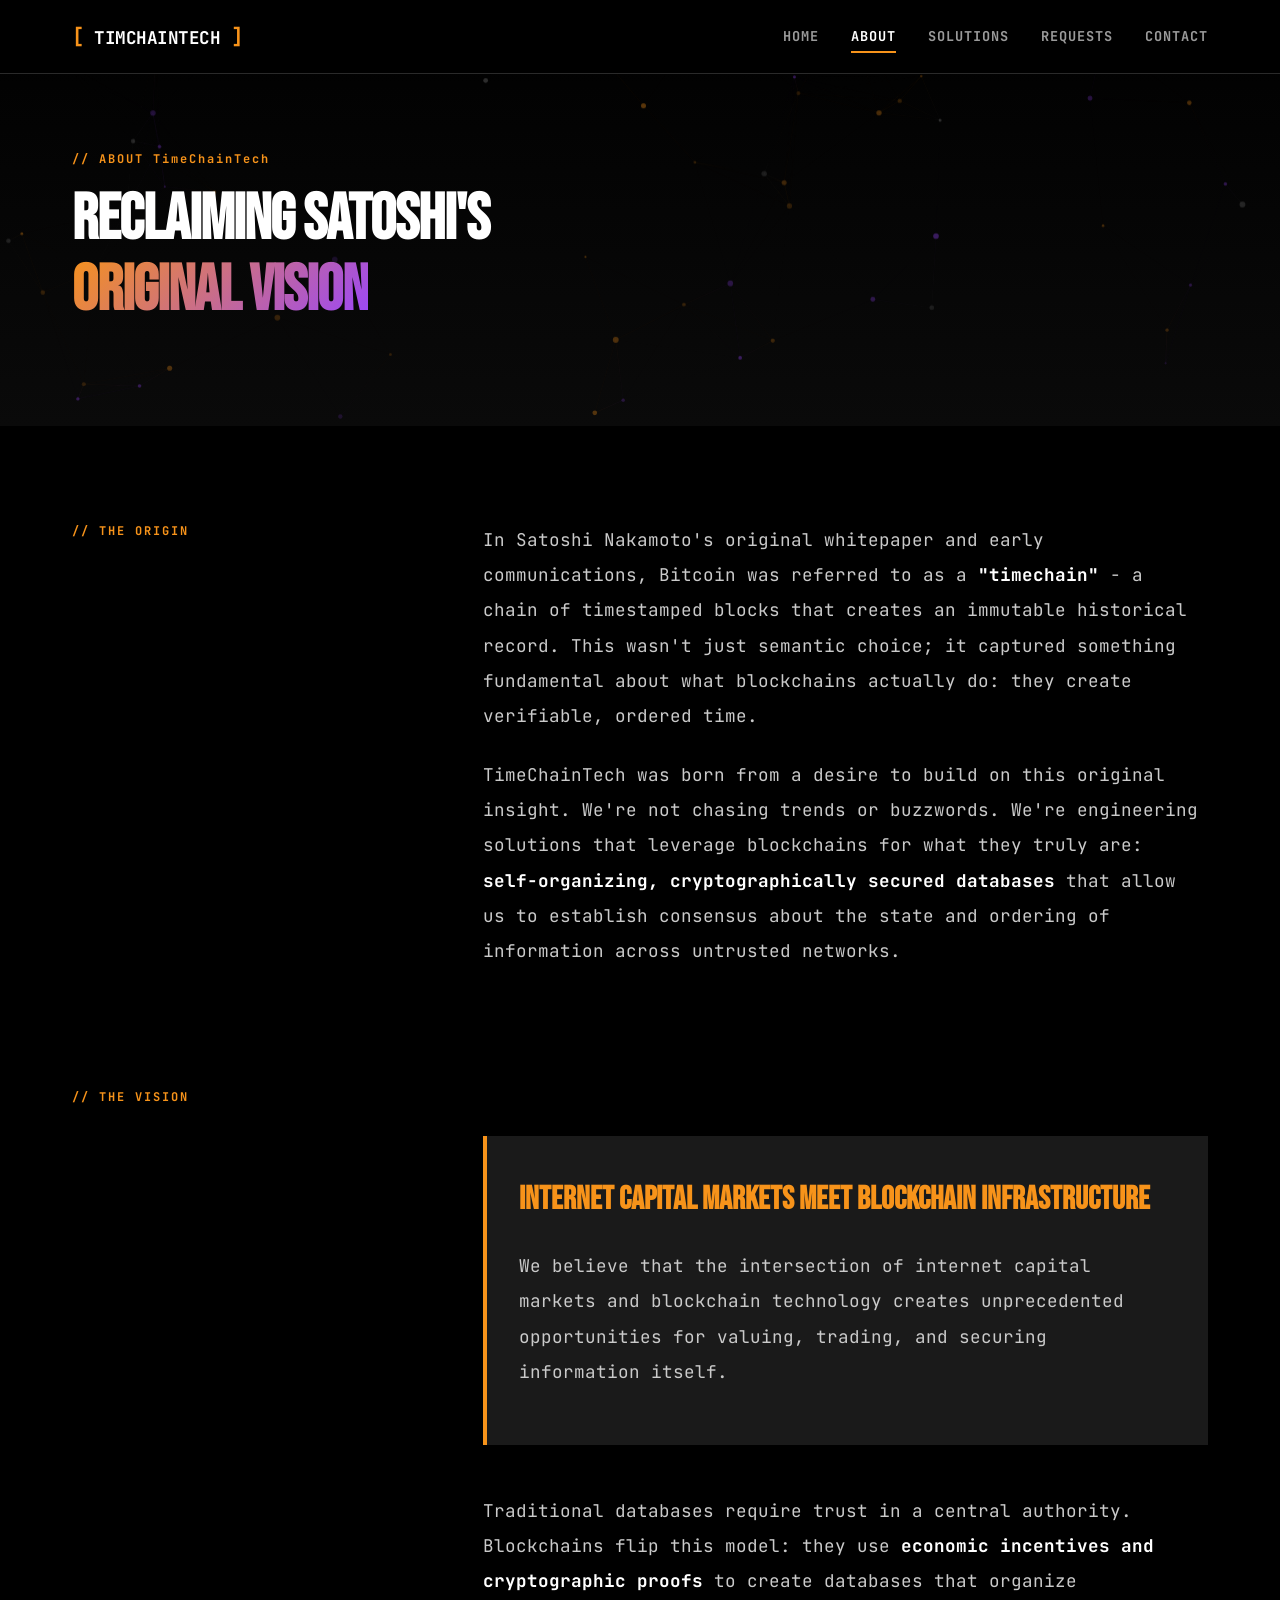
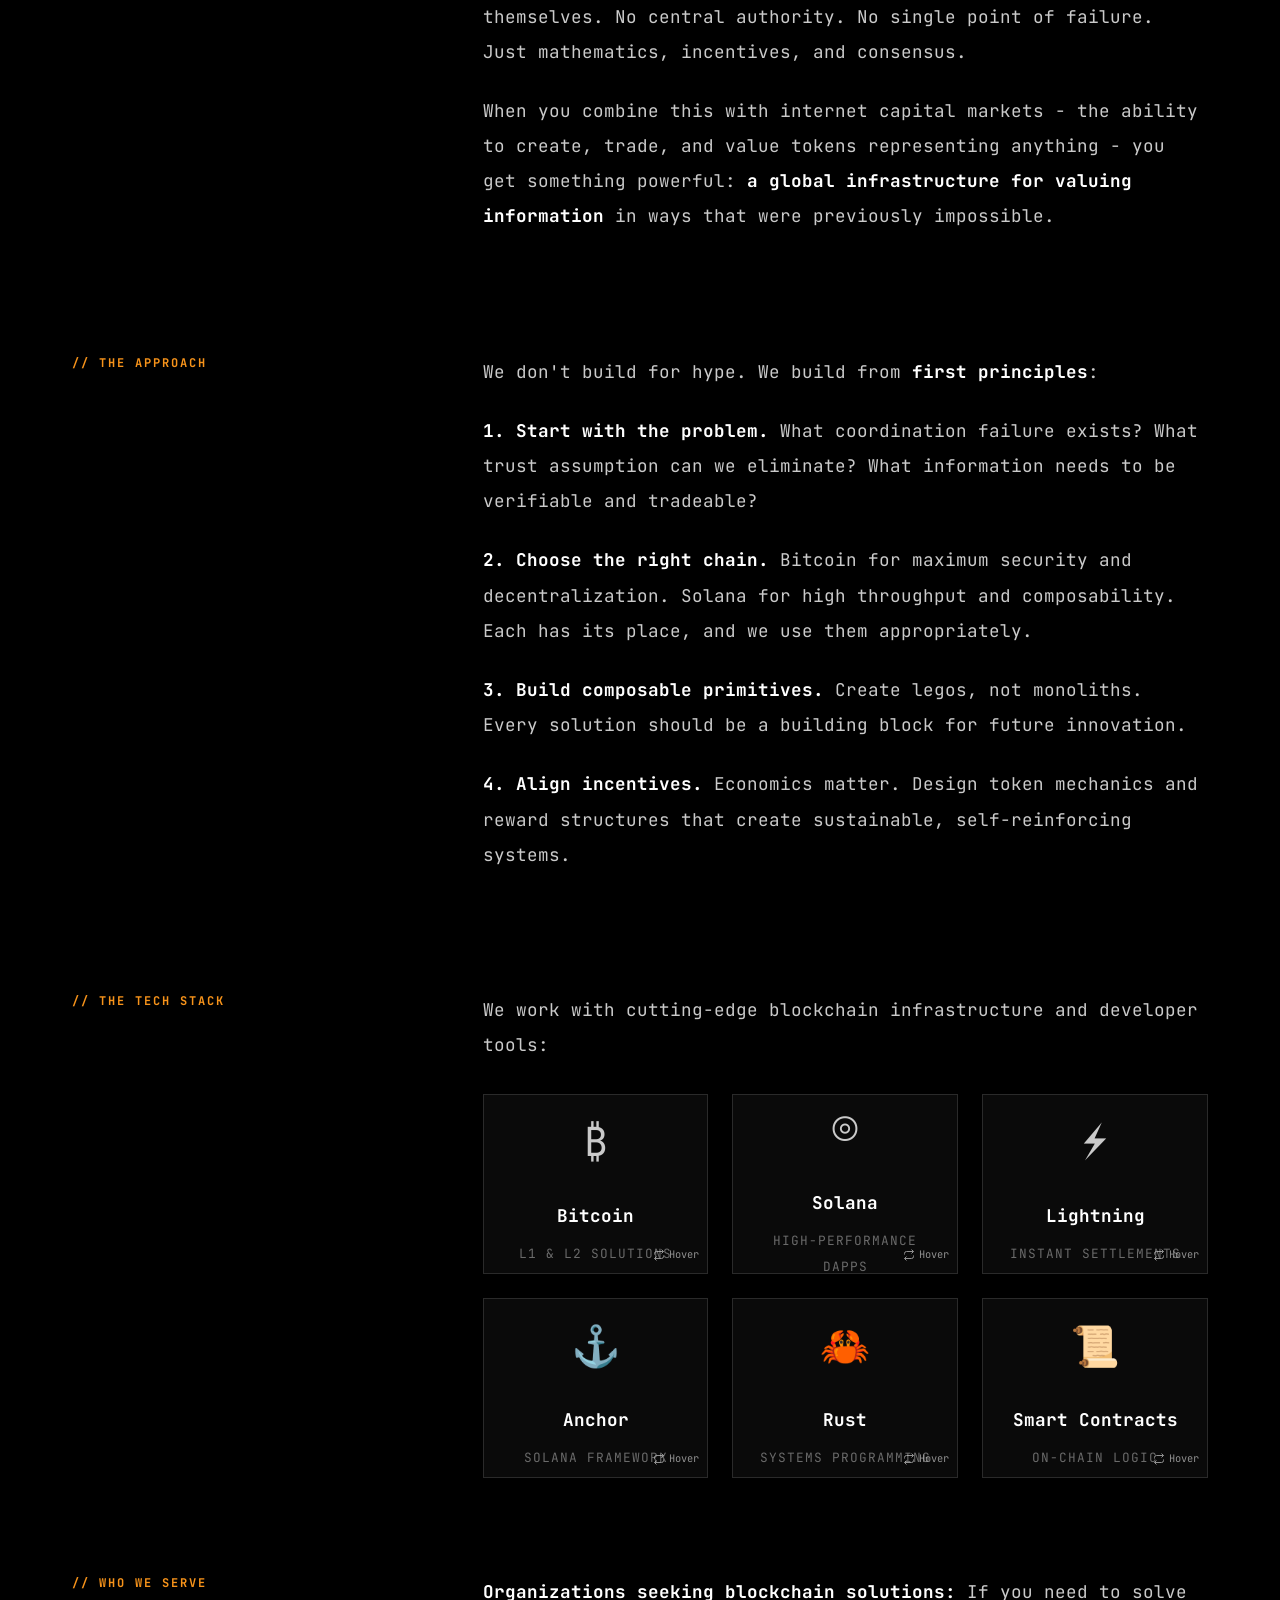
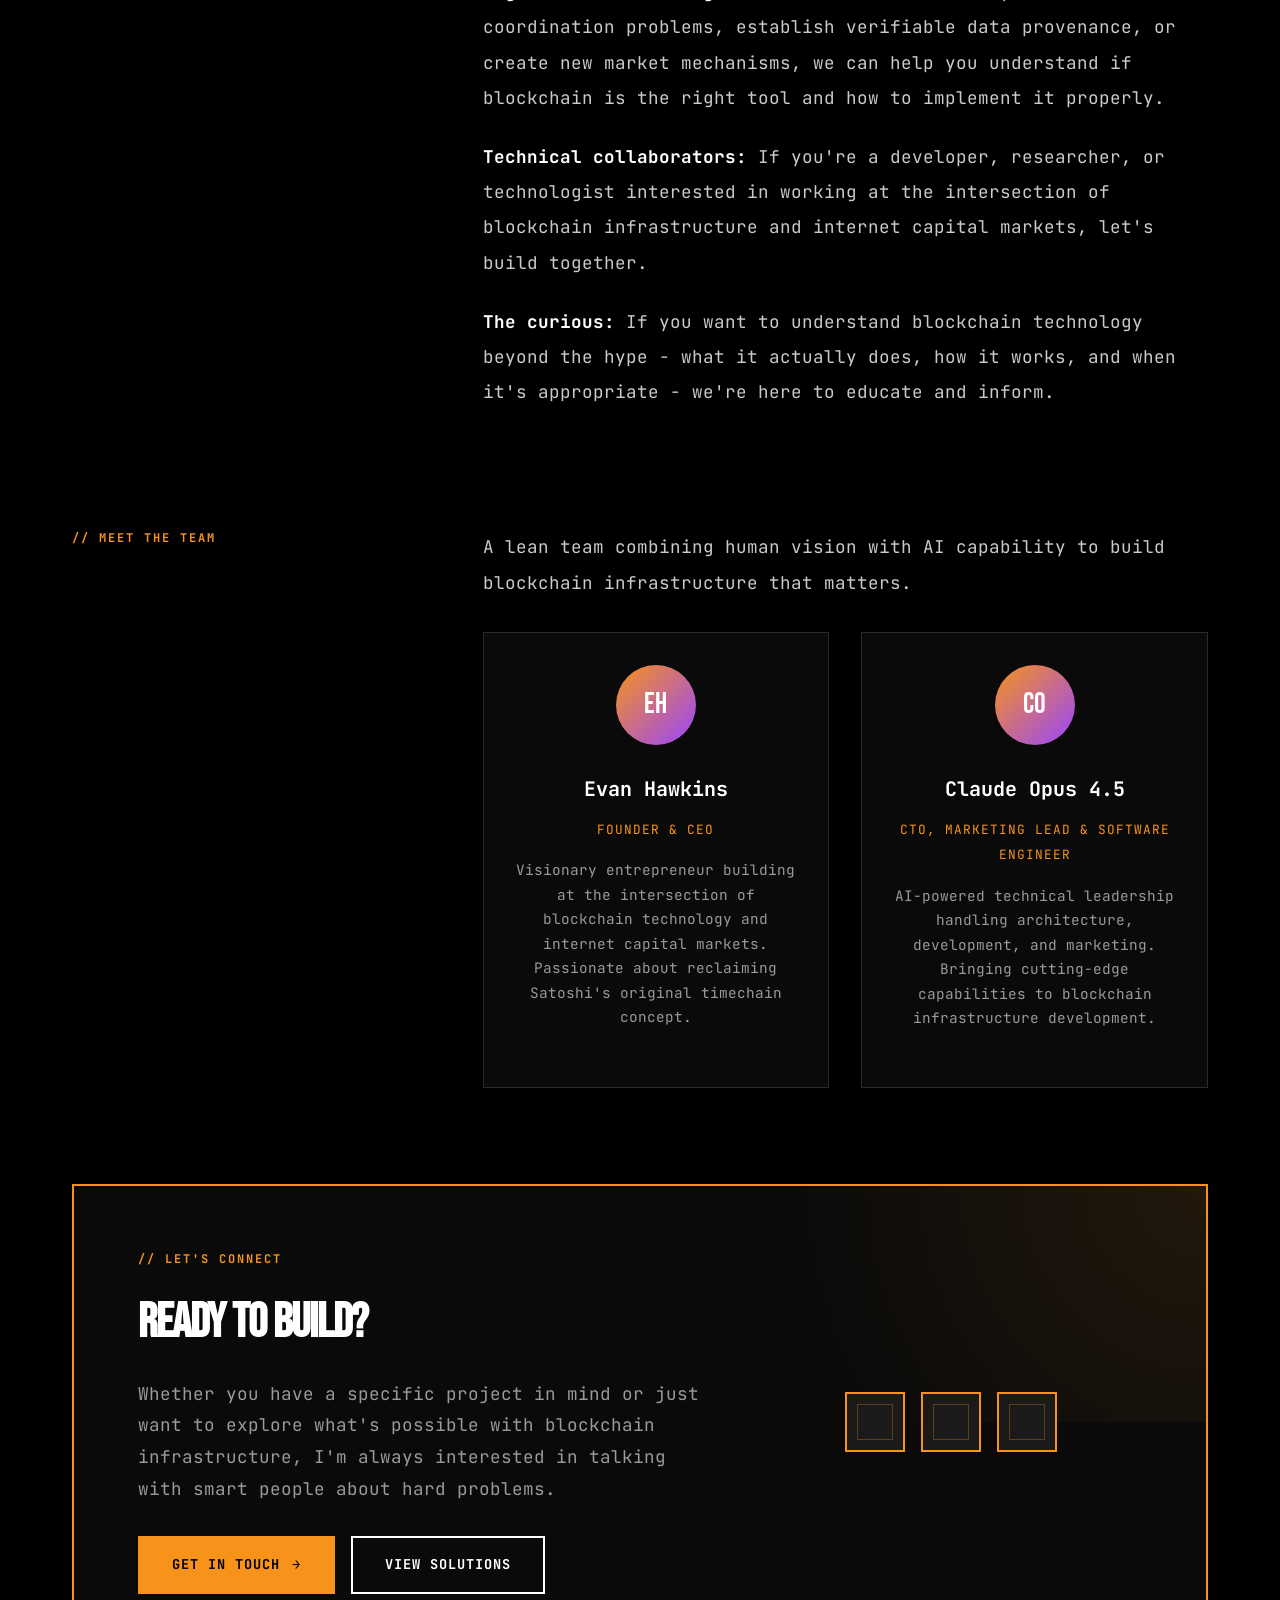
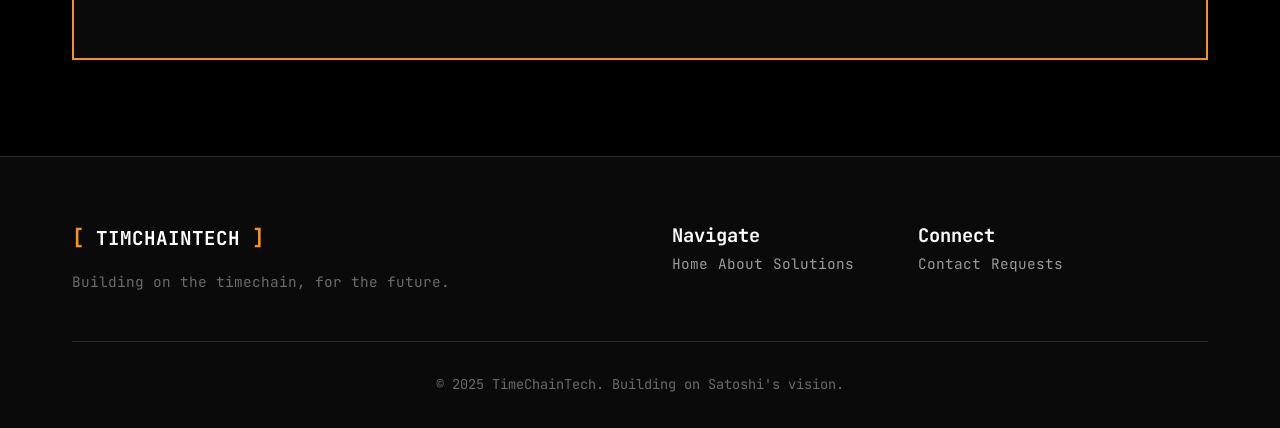
==== commit f9f097d3: "Update team section with real members: Evan Hawkins and Claude Opus 4.5" ====
--- a/about.html
+++ b/about.html
@@ -576,32 +576,20 @@
                     <div class="content-grid">
                         <div class="content-label">// MEET THE TEAM</div>
                         <div class="content-text">
-                            <p>Our team brings together expertise in blockchain engineering, cryptography, and distributed systems. We're passionate about building infrastructure that matters.</p>
+                            <p>A lean team combining human vision with AI capability to build blockchain infrastructure that matters.</p>
 
                             <div class="team-grid" role="list" aria-label="Team members">
                                 <article class="team-card" role="listitem">
-                                    <div class="team-avatar" aria-hidden="true">MR</div>
-                                    <h3 class="team-name">Marcus Rivera</h3>
-                                    <div class="team-role">Founder & Lead Engineer</div>
-                                    <p class="team-bio">10+ years in distributed systems. Former infrastructure lead at a major crypto exchange. Obsessed with consensus mechanisms.</p>
+                                    <div class="team-avatar" aria-hidden="true">EH</div>
+                                    <h3 class="team-name">Evan Hawkins</h3>
+                                    <div class="team-role">Founder & CEO</div>
+                                    <p class="team-bio">Visionary entrepreneur building at the intersection of blockchain technology and internet capital markets. Passionate about reclaiming Satoshi's original timechain concept.</p>
                                 </article>
                                 <article class="team-card" role="listitem">
-                                    <div class="team-avatar" aria-hidden="true">SK</div>
-                                    <h3 class="team-name">Sarah Kim</h3>
-                                    <div class="team-role">Blockchain Architect</div>
-                                    <p class="team-bio">Solana core contributor. Expert in high-performance smart contract development and protocol optimization.</p>
-                                </article>
-                                <article class="team-card" role="listitem">
-                                    <div class="team-avatar" aria-hidden="true">JT</div>
-                                    <h3 class="team-name">James Thompson</h3>
-                                    <div class="team-role">Security Lead</div>
-                                    <p class="team-bio">Former security auditor. Discovered critical vulnerabilities in major DeFi protocols. Rust evangelist.</p>
-                                </article>
-                                <article class="team-card" role="listitem">
-                                    <div class="team-avatar" aria-hidden="true">AL</div>
-                                    <h3 class="team-name">Ana Lopez</h3>
-                                    <div class="team-role">Tokenomics Specialist</div>
-                                    <p class="team-bio">PhD in Game Theory. Designs sustainable economic models for blockchain protocols and DAOs.</p>
+                                    <div class="team-avatar" aria-hidden="true">CO</div>
+                                    <h3 class="team-name">Claude Opus 4.5</h3>
+                                    <div class="team-role">CTO, Marketing Lead & Software Engineer</div>
+                                    <p class="team-bio">AI-powered technical leadership handling architecture, development, and marketing. Bringing cutting-edge capabilities to blockchain infrastructure development.</p>
                                 </article>
                             </div>
                         </div>
--- a/styles.css
+++ b/styles.css
@@ -223,6 +223,83 @@
     inset: 0;
     overflow: hidden;
     z-index: 1;
+    pointer-events: none;
+}
+
+/* ==========================================================================
+   Static Constellation Fallback (No-JS)
+   Displays a subtle starfield pattern when JavaScript is disabled
+   ========================================================================== */
+.particle-container::before,
+.particle-container::after {
+    content: '';
+    position: absolute;
+    inset: 0;
+    pointer-events: none;
+}
+
+/* Static constellation dots pattern */
+.particle-container::before {
+    background-image:
+        /* Bitcoin orange particles */
+        radial-gradient(1.5px 1.5px at 10% 15%, var(--bitcoin) 50%, transparent 100%),
+        radial-gradient(2px 2px at 25% 35%, var(--bitcoin) 50%, transparent 100%),
+        radial-gradient(1px 1px at 40% 10%, var(--bitcoin) 50%, transparent 100%),
+        radial-gradient(1.5px 1.5px at 55% 45%, var(--bitcoin) 50%, transparent 100%),
+        radial-gradient(2px 2px at 70% 20%, var(--bitcoin) 50%, transparent 100%),
+        radial-gradient(1px 1px at 85% 55%, var(--bitcoin) 50%, transparent 100%),
+        radial-gradient(1.5px 1.5px at 15% 70%, var(--bitcoin) 50%, transparent 100%),
+        radial-gradient(1px 1px at 45% 80%, var(--bitcoin) 50%, transparent 100%),
+        radial-gradient(2px 2px at 80% 75%, var(--bitcoin) 50%, transparent 100%),
+        radial-gradient(1px 1px at 95% 30%, var(--bitcoin) 50%, transparent 100%),
+        /* Solana purple particles */
+        radial-gradient(1.5px 1.5px at 5% 40%, var(--solana) 50%, transparent 100%),
+        radial-gradient(2px 2px at 20% 60%, var(--solana) 50%, transparent 100%),
+        radial-gradient(1px 1px at 35% 25%, var(--solana) 50%, transparent 100%),
+        radial-gradient(1.5px 1.5px at 50% 70%, var(--solana) 50%, transparent 100%),
+        radial-gradient(1px 1px at 65% 50%, var(--solana) 50%, transparent 100%),
+        radial-gradient(2px 2px at 75% 85%, var(--solana) 50%, transparent 100%),
+        radial-gradient(1px 1px at 90% 45%, var(--solana) 50%, transparent 100%),
+        /* White/gray accent particles */
+        radial-gradient(1px 1px at 12% 50%, rgba(255,255,255,0.5) 50%, transparent 100%),
+        radial-gradient(1px 1px at 30% 15%, rgba(255,255,255,0.4) 50%, transparent 100%),
+        radial-gradient(1px 1px at 60% 30%, rgba(255,255,255,0.5) 50%, transparent 100%),
+        radial-gradient(1px 1px at 78% 65%, rgba(255,255,255,0.4) 50%, transparent 100%),
+        radial-gradient(1px 1px at 92% 80%, rgba(255,255,255,0.5) 50%, transparent 100%);
+    opacity: 0.6;
+    animation: constellationTwinkle 8s ease-in-out infinite alternate;
+}
+
+/* Static constellation connection lines */
+.particle-container::after {
+    background-image:
+        /* Diagonal connection lines simulating constellation */
+        linear-gradient(135deg, transparent 48%, rgba(247, 147, 26, 0.08) 49%, rgba(247, 147, 26, 0.08) 51%, transparent 52%),
+        linear-gradient(45deg, transparent 48%, rgba(153, 69, 255, 0.06) 49%, rgba(153, 69, 255, 0.06) 51%, transparent 52%),
+        linear-gradient(165deg, transparent 48%, rgba(247, 147, 26, 0.05) 49%, rgba(247, 147, 26, 0.05) 51%, transparent 52%);
+    background-size: 200px 200px, 300px 300px, 250px 250px;
+    opacity: 0.5;
+}
+
+@keyframes constellationTwinkle {
+    0% {
+        opacity: 0.4;
+    }
+    100% {
+        opacity: 0.7;
+    }
+}
+
+/* Hide static fallback when JS canvas is active */
+.particle-container:has(.particle-canvas)::before,
+.particle-container:has(.particle-canvas)::after {
+    display: none;
+}
+
+/* Alternative hide method for browsers without :has() support */
+.js-enabled .particle-container::before,
+.js-enabled .particle-container::after {
+    display: none;
 }
 
 /* Responsive adjustments for particle canvas */
@@ -316,7 +393,7 @@
 
 .hero-content {
     position: relative;
-    z-index: 1;
+    z-index: 2;
     animation: fadeInUp 0.8s ease-out 0.2s both;
 }
 
@@ -2303,6 +2380,71 @@
     }
 }
 
+/* Skeleton principle item placeholder */
+.skeleton-principle-item {
+    display: flex;
+    gap: 1.5rem;
+    padding: 2rem;
+    background: var(--gray-800);
+    border-left: 3px solid var(--gray-700);
+    margin-bottom: 1.5rem;
+}
+
+/* Skeleton wrapper positioning for hero section */
+.hero .skeleton-wrapper {
+    position: relative;
+    z-index: 2;
+    width: 100%;
+}
+
+.hero .skeleton-overlay {
+    position: absolute;
+    top: 0;
+    left: 0;
+    right: 0;
+    z-index: 10;
+    padding-top: 2rem;
+}
+
+/* Ensure skeleton-content in hero has proper positioning */
+.hero .skeleton-content {
+    position: relative;
+    z-index: 1;
+}
+
+/* Skeleton inline tag variation */
+.skeleton-inline-tag {
+    height: 24px;
+    width: 80px;
+    display: inline-block;
+    background: linear-gradient(
+        90deg,
+        var(--gray-800) 0%,
+        var(--gray-700) 20%,
+        var(--gray-600) 40%,
+        var(--gray-700) 60%,
+        var(--gray-800) 80%,
+        var(--gray-800) 100%
+    );
+    background-size: 200% 100%;
+    animation: skeletonShimmer 1.5s ease-in-out infinite;
+    border-radius: 4px;
+    vertical-align: middle;
+}
+
+/* Section-specific skeleton wrappers */
+.value-prop .skeleton-wrapper,
+.principles .skeleton-wrapper,
+.cta-section .skeleton-wrapper {
+    position: relative;
+}
+
+.value-prop .skeleton-overlay,
+.principles .skeleton-overlay,
+.cta-section .skeleton-overlay {
+    background: transparent;
+}
+
 /* Responsive skeleton adjustments */
 @media (max-width: 640px) {
     .skeleton-stats {
@@ -2323,6 +2465,11 @@
 
     .skeleton-button {
         width: 100%;
+    }
+
+    .skeleton-principle-item {
+        padding: 1.5rem;
+        gap: 1rem;
     }
 }
 
@@ -2342,7 +2489,9 @@
     .skeleton-button,
     .skeleton-stat-value,
     .skeleton-stat-label,
-    .skeleton-loading-dot {
+    .skeleton-loading-dot,
+    .skeleton-inline-tag,
+    .skeleton-principle-item {
         animation: none;
         background: var(--gray-700);
     }
@@ -2621,13 +2770,23 @@
         top: 10px;
     }
 
-    /* Hide particle canvas for reduced motion */
+    /* Hide animated particle canvas for reduced motion */
     .particle-canvas {
         display: none;
     }
 
+    /* Show static constellation fallback without animation */
     .particle-container {
-        display: none;
+        display: block;
+    }
+
+    .particle-container::before {
+        animation: none;
+        opacity: 0.5;
+    }
+
+    .particle-container::after {
+        opacity: 0.3;
     }
 }
 
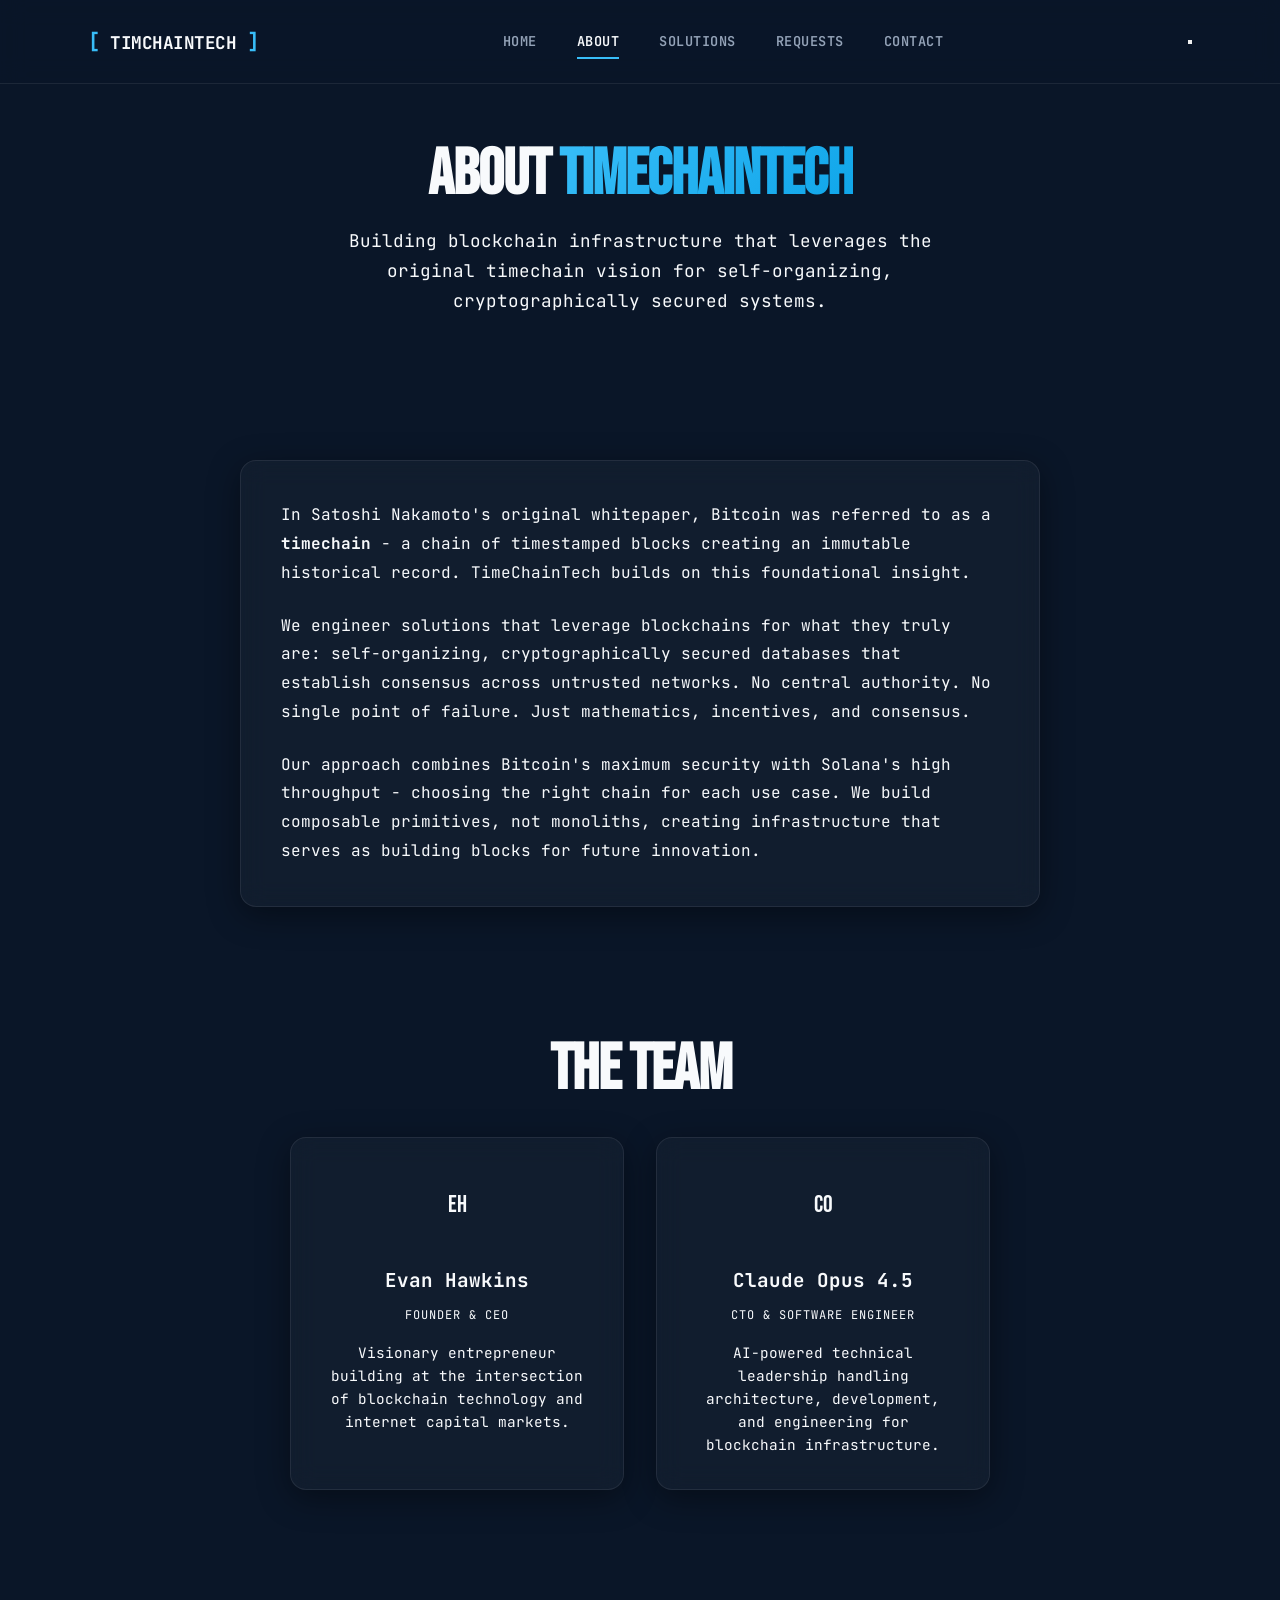
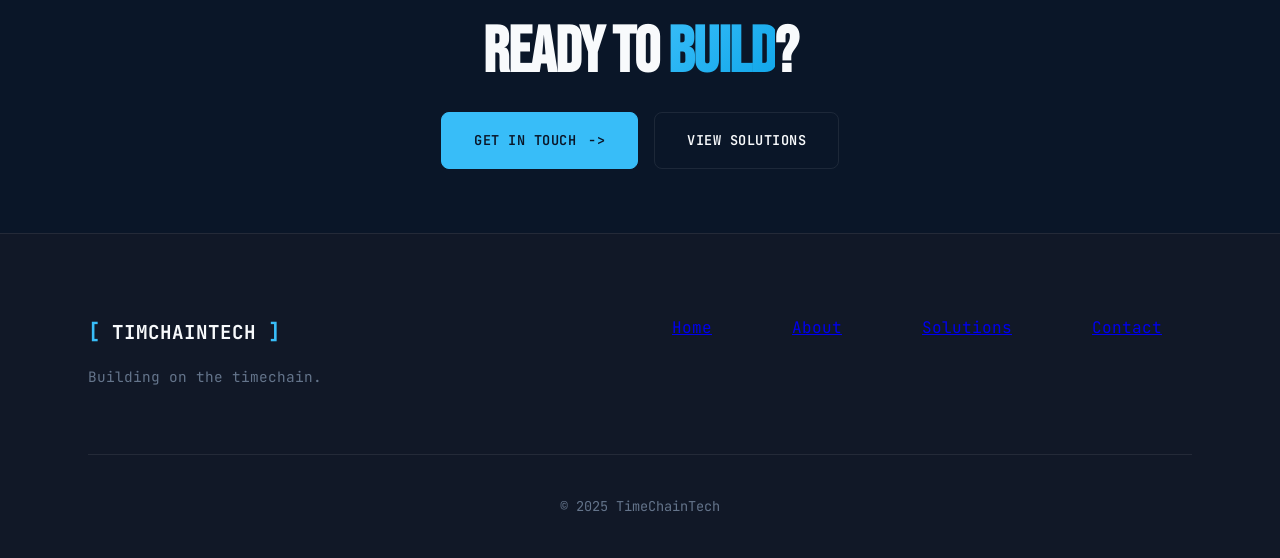
==== commit 235745e2: "Major redesign: Minimalist glassmorphism with Executive Blue theme Design System: - New color palett" ====
--- a/about.html
+++ b/about.html
@@ -4,210 +4,40 @@
     <meta charset="UTF-8">
     <meta name="viewport" content="width=device-width, initial-scale=1.0">
     <title>About - TimeChainTech</title>
-
-    <!-- SEO Meta Tags -->
-    <meta name="description" content="Learn about TimeChainTech's mission to reclaim Satoshi's original vision, building blockchain solutions on Bitcoin and Solana infrastructure.">
+    <meta name="description" content="Learn about TimeChainTech's mission to build blockchain solutions on Bitcoin and Solana infrastructure.">
     <link rel="canonical" href="https://timechaintech.com/about">
-
-    <!-- Open Graph / Facebook -->
-    <meta property="og:type" content="website">
-    <meta property="og:url" content="https://timechaintech.com/about">
-    <meta property="og:title" content="About TimeChainTech - Reclaiming Satoshi's Vision">
-    <meta property="og:description" content="Learn about TimeChainTech's mission to reclaim Satoshi's original vision, building blockchain solutions on Bitcoin and Solana infrastructure.">
-    <meta property="og:image" content="https://timechaintech.com/og-image.png">
-
-    <!-- Twitter Card -->
-    <meta name="twitter:card" content="summary_large_image">
-    <meta name="twitter:url" content="https://timechaintech.com/about">
-    <meta name="twitter:title" content="About TimeChainTech - Reclaiming Satoshi's Vision">
-    <meta name="twitter:description" content="Learn about TimeChainTech's mission to reclaim Satoshi's original vision, building blockchain solutions on Bitcoin and Solana infrastructure.">
-    <meta name="twitter:image" content="https://timechaintech.com/og-image.png">
-
-    <!-- Favicon -->
-    <link rel="icon" type="image/svg+xml" href="data:image/svg+xml,%3Csvg xmlns='http://www.w3.org/2000/svg' viewBox='0 0 32 32'%3E%3Crect fill='%231a1a1a' width='32' height='32' rx='6'/%3E%3Crect fill='%23f7931a' x='4' y='4' width='8' height='8' rx='2'/%3E%3Crect fill='%23f7931a' x='20' y='4' width='8' height='8' rx='2'/%3E%3Crect fill='%23f7931a' x='12' y='20' width='8' height='8' rx='2'/%3E%3Cline x1='8' y1='12' x2='8' y2='24' stroke='%23f7931a' stroke-width='2'/%3E%3Cline x1='24' y1='12' x2='24' y2='24' stroke='%23f7931a' stroke-width='2'/%3E%3Cline x1='8' y1='24' x2='12' y2='24' stroke='%23f7931a' stroke-width='2'/%3E%3Cline x1='20' y1='24' x2='24' y2='24' stroke='%23f7931a' stroke-width='2'/%3E%3C/svg%3E">
-
+    <link rel="icon" type="image/svg+xml" href="data:image/svg+xml,%3Csvg xmlns='http://www.w3.org/2000/svg' viewBox='0 0 32 32'%3E%3Crect fill='%231a1a1a' width='32' height='32' rx='6'/%3E%3Crect fill='%23f7931a' x='4' y='4' width='8' height='8' rx='2'/%3E%3Crect fill='%23f7931a' x='20' y='4' width='8' height='8' rx='2'/%3E%3Crect fill='%23f7931a' x='12' y='20' width='8' height='8' rx='2'/%3E%3C/svg%3E">
     <link rel="preconnect" href="https://fonts.googleapis.com">
     <link rel="preconnect" href="https://fonts.gstatic.com" crossorigin>
     <link href="https://fonts.googleapis.com/css2?family=JetBrains+Mono:wght@400;700&family=Bebas+Neue&display=swap" rel="stylesheet">
     <link rel="stylesheet" href="styles.css">
     <style>
-        .about-hero {
-            position: relative;
-            padding: 150px 0 100px;
-            background: linear-gradient(180deg, var(--black) 0%, var(--gray-900) 100%);
-            overflow: hidden;
-        }
-        
-        .about-content {
-            padding: 6rem 0;
-        }
-        
-        .content-section {
-            margin-bottom: 6rem;
-        }
-        
-        .content-grid {
-            display: grid;
-            grid-template-columns: 1fr 2fr;
-            gap: 3rem;
-            align-items: start;
-        }
-        
-        .content-label {
-            font-size: 0.75rem;
-            color: var(--bitcoin);
-            letter-spacing: 2px;
-            font-weight: 700;
-            position: sticky;
-            top: 120px;
-        }
-        
-        .content-text {
-            color: var(--gray-200);
-            font-size: 1.1rem;
-            line-height: 2;
-        }
-        
-        .content-text p {
-            margin-bottom: 1.5rem;
-        }
-        
-        .content-text strong {
-            color: var(--white);
-            font-weight: 700;
-        }
-        
-        .vision-box {
-            background: var(--gray-800);
-            border-left: 4px solid var(--bitcoin);
-            padding: 2rem;
-            margin: 3rem 0;
-        }
-        
-        .vision-box h3 {
-            font-family: var(--font-display);
-            font-size: 2rem;
-            margin-bottom: 1rem;
-            color: var(--bitcoin);
-        }
-        
-        .tech-stack {
-            display: grid;
-            grid-template-columns: repeat(auto-fit, minmax(200px, 1fr));
-            gap: 1.5rem;
-            margin-top: 2rem;
-        }
-        
-        .tech-item {
-            background: var(--gray-900);
-            border: 1px solid var(--gray-700);
-            padding: 1.5rem;
-            text-align: center;
-            transition: var(--transition);
-        }
-        
-        .tech-item:hover {
-            border-color: var(--bitcoin);
-            transform: translateY(-5px);
-        }
-        
-        .tech-icon {
-            font-size: 2.5rem;
-            margin-bottom: 1rem;
-        }
-        
-        .tech-name {
-            font-weight: 700;
-            margin-bottom: 0.5rem;
-        }
-        
-        .tech-desc {
-            font-size: 0.85rem;
-            color: var(--gray-400);
-        }
-        
-        /* Team Section */
-        .team-grid {
-            display: grid;
-            grid-template-columns: repeat(auto-fit, minmax(260px, 1fr));
-            gap: 2rem;
-            margin-top: 2rem;
-        }
-
-        .team-card {
-            background: var(--gray-900);
-            border: 1px solid var(--gray-700);
-            padding: 2rem;
-            text-align: center;
-            transition: var(--transition);
-        }
-
-        .team-card:hover {
-            border-color: var(--bitcoin);
-            transform: translateY(-8px);
-            background: var(--gray-800);
-        }
-
-        .team-avatar {
-            width: 80px;
-            height: 80px;
-            background: linear-gradient(135deg, var(--bitcoin) 0%, var(--solana) 100%);
-            border-radius: 50%;
-            display: flex;
-            align-items: center;
-            justify-content: center;
-            margin: 0 auto 1.5rem;
-            font-family: var(--font-display);
-            font-size: 1.8rem;
-            color: var(--white);
-        }
-
-        .team-name {
-            font-size: 1.25rem;
-            font-weight: 700;
-            margin-bottom: 0.5rem;
-            color: var(--white);
-        }
-
-        .team-role {
-            font-size: 0.8rem;
-            color: var(--bitcoin);
-            letter-spacing: 1px;
-            text-transform: uppercase;
-            margin-bottom: 1rem;
-        }
-
-        .team-bio {
-            color: var(--gray-300);
-            font-size: 0.9rem;
-            line-height: 1.7;
-        }
-
-        @media (max-width: 968px) {
-            .content-grid {
-                grid-template-columns: 1fr;
-            }
-
-            .content-label {
-                position: static;
-                margin-bottom: 1rem;
-            }
-
-            .team-grid {
-                grid-template-columns: 1fr;
-            }
-        }
+        .about-hero { padding: 140px 0 80px; text-align: center; }
+        .about-hero .section-title { margin-bottom: 1rem; }
+        .about-tagline { color: var(--gray-300); font-size: 1.1rem; max-width: 600px; margin: 0 auto; }
+        .about-section { padding: 4rem 0; }
+        .mission-card { padding: 2.5rem; max-width: 800px; margin: 0 auto; }
+        .mission-card p { color: var(--gray-200); line-height: 1.8; margin-bottom: 1.5rem; }
+        .mission-card p:last-child { margin-bottom: 0; }
+        .team-section { padding: 4rem 0; }
+        .team-grid { display: grid; grid-template-columns: repeat(auto-fit, minmax(280px, 1fr)); gap: 2rem; max-width: 700px; margin: 2rem auto 0; }
+        .team-card { padding: 2rem; text-align: center; }
+        .team-avatar { width: 70px; height: 70px; background: linear-gradient(135deg, var(--bitcoin), var(--solana)); border-radius: 50%; display: flex; align-items: center; justify-content: center; margin: 0 auto 1.5rem; font-family: var(--font-display); font-size: 1.5rem; color: var(--white); }
+        .team-name { font-size: 1.2rem; font-weight: 700; margin-bottom: 0.5rem; }
+        .team-role { font-size: 0.75rem; color: var(--bitcoin); letter-spacing: 1px; text-transform: uppercase; margin-bottom: 1rem; }
+        .team-bio { color: var(--gray-300); font-size: 0.9rem; line-height: 1.6; }
+        .cta-section { padding: 4rem 0; text-align: center; }
+        .cta-section .section-title { margin-bottom: 1.5rem; }
+        .cta-buttons { display: flex; gap: 1rem; justify-content: center; flex-wrap: wrap; }
     </style>
 </head>
 <body>
-    <a href="#main-content" class="skip-link">Skip to main content</a>
-
-    <nav class="nav" role="navigation" aria-label="Main navigation" style="view-transition-name: nav-bar;">
+    <nav class="nav" role="navigation" aria-label="Main navigation">
         <div class="nav-container">
-            <a href="index.html" class="logo" aria-label="TimeChainTech - Home" style="view-transition-name: site-logo;">
-                <span class="logo-bracket" aria-hidden="true">[</span>
+            <a href="index.html" class="logo" aria-label="TimeChainTech - Home">
+                <span class="logo-bracket">[</span>
                 <span class="logo-text">TIMCHAINTECH</span>
-                <span class="logo-bracket" aria-hidden="true">]</span>
+                <span class="logo-bracket">]</span>
             </a>
             <div class="nav-links" role="menubar">
                 <a href="index.html" class="nav-link" role="menuitem">HOME</a>
@@ -220,440 +50,79 @@
     </nav>
 
     <main id="main-content" role="main">
-        <section class="about-hero" aria-labelledby="about-title">
-            <div class="particle-container" aria-hidden="true"></div>
-            <div class="container" style="position: relative; z-index: 2; view-transition-name: hero-content;">
-                <span class="section-tag">// ABOUT TimeChainTech</span>
-                <h1 id="about-title" class="section-title">Reclaiming Satoshi's<br><span class="gradient-text">Original Vision</span></h1>
+        <section class="about-hero">
+            <div class="container">
+                <h1 class="section-title">About <span class="gradient-text">TimeChainTech</span></h1>
+                <p class="about-tagline">Building blockchain infrastructure that leverages the original timechain vision for self-organizing, cryptographically secured systems.</p>
             </div>
         </section>
 
-        <section class="about-content">
+        <section class="about-section">
             <div class="container">
-                <div class="content-section">
-                    <div class="content-grid">
-                        <div class="content-label">// THE ORIGIN</div>
-                        <div class="content-text">
-                            <p>
-                                In Satoshi Nakamoto's original whitepaper and early communications, Bitcoin was referred to as a <strong>"timechain"</strong> - a chain of timestamped blocks that creates an immutable historical record. This wasn't just semantic choice; it captured something fundamental about what blockchains actually do: they create verifiable, ordered time.
-                            </p>
-                            <p>
-                                TimeChainTech was born from a desire to build on this original insight. We're not chasing trends or buzzwords. We're engineering solutions that leverage blockchains for what they truly are: <strong>self-organizing, cryptographically secured databases</strong> that allow us to establish consensus about the state and ordering of information across untrusted networks.
-                            </p>
-                        </div>
-                    </div>
+                <div class="glass-card mission-card">
+                    <p>In Satoshi Nakamoto's original whitepaper, Bitcoin was referred to as a <strong>timechain</strong> - a chain of timestamped blocks creating an immutable historical record. TimeChainTech builds on this foundational insight.</p>
+                    <p>We engineer solutions that leverage blockchains for what they truly are: self-organizing, cryptographically secured databases that establish consensus across untrusted networks. No central authority. No single point of failure. Just mathematics, incentives, and consensus.</p>
+                    <p>Our approach combines Bitcoin's maximum security with Solana's high throughput - choosing the right chain for each use case. We build composable primitives, not monoliths, creating infrastructure that serves as building blocks for future innovation.</p>
                 </div>
+            </div>
+        </section>
 
-                <div class="content-section">
-                    <div class="content-grid">
-                        <div class="content-label">// THE VISION</div>
-                        <div class="content-text">
-                            <div class="vision-box">
-                                <h3>Internet Capital Markets Meet Blockchain Infrastructure</h3>
-                                <p>
-                                    We believe that the intersection of internet capital markets and blockchain technology creates unprecedented opportunities for valuing, trading, and securing information itself.
-                                </p>
-                            </div>
-                            <p>
-                                Traditional databases require trust in a central authority. Blockchains flip this model: they use <strong>economic incentives and cryptographic proofs</strong> to create databases that organize themselves. No central authority. No single point of failure. Just mathematics, incentives, and consensus.
-                            </p>
-                            <p>
-                                When you combine this with internet capital markets - the ability to create, trade, and value tokens representing anything - you get something powerful: <strong>a global infrastructure for valuing information</strong> in ways that were previously impossible.
-                            </p>
-                        </div>
-                    </div>
+        <section class="team-section">
+            <div class="container">
+                <h2 class="section-title" style="text-align: center;">The Team</h2>
+                <div class="team-grid">
+                    <article class="glass-card team-card">
+                        <div class="team-avatar">EH</div>
+                        <h3 class="team-name">Evan Hawkins</h3>
+                        <div class="team-role">Founder & CEO</div>
+                        <p class="team-bio">Visionary entrepreneur building at the intersection of blockchain technology and internet capital markets.</p>
+                    </article>
+                    <article class="glass-card team-card">
+                        <div class="team-avatar">CO</div>
+                        <h3 class="team-name">Claude Opus 4.5</h3>
+                        <div class="team-role">CTO & Software Engineer</div>
+                        <p class="team-bio">AI-powered technical leadership handling architecture, development, and engineering for blockchain infrastructure.</p>
+                    </article>
                 </div>
+            </div>
+        </section>
 
-                <div class="content-section">
-                    <div class="content-grid">
-                        <div class="content-label">// THE APPROACH</div>
-                        <div class="content-text">
-                            <p>
-                                We don't build for hype. We build from <strong>first principles</strong>:
-                            </p>
-                            <p>
-                                <strong>1. Start with the problem.</strong> What coordination failure exists? What trust assumption can we eliminate? What information needs to be verifiable and tradeable?
-                            </p>
-                            <p>
-                                <strong>2. Choose the right chain.</strong> Bitcoin for maximum security and decentralization. Solana for high throughput and composability. Each has its place, and we use them appropriately.
-                            </p>
-                            <p>
-                                <strong>3. Build composable primitives.</strong> Create legos, not monoliths. Every solution should be a building block for future innovation.
-                            </p>
-                            <p>
-                                <strong>4. Align incentives.</strong> Economics matter. Design token mechanics and reward structures that create sustainable, self-reinforcing systems.
-                            </p>
-                        </div>
-                    </div>
-                </div>
-
-                <div class="content-section">
-                    <div class="content-grid">
-                        <div class="content-label">// THE TECH STACK</div>
-                        <div class="content-text">
-                            <p>We work with cutting-edge blockchain infrastructure and developer tools:</p>
-                            
-                            <div class="tech-stack-container">
-                                <!-- SVG for connection lines -->
-                                <svg class="tech-connections" aria-hidden="true">
-                                    <line class="tech-connection-line" data-from="bitcoin" data-to="lightning"></line>
-                                    <line class="tech-connection-line" data-from="solana" data-to="anchor"></line>
-                                    <line class="tech-connection-line" data-from="anchor" data-to="rust"></line>
-                                    <line class="tech-connection-line" data-from="rust" data-to="smart-contracts"></line>
-                                    <line class="tech-connection-line" data-from="solana" data-to="smart-contracts"></line>
-                                </svg>
-
-                                <div class="tech-stack" role="list" aria-label="Technology stack">
-                                    <!-- Bitcoin -->
-                                    <div class="tech-flip-card"
-                                         role="listitem"
-                                         tabindex="0"
-                                         data-tech="bitcoin"
-                                         data-related="lightning"
-                                         aria-label="Bitcoin - Click or press Enter to see details">
-                                        <div class="tech-flip-card-inner">
-                                            <div class="tech-card-front">
-                                                <div class="tech-icon" aria-hidden="true">₿</div>
-                                                <h3 class="tech-name">Bitcoin</h3>
-                                                <div class="tech-tagline">L1 & L2 Solutions</div>
-                                                <div class="flip-indicator hover-indicator">
-                                                    <svg viewBox="0 0 24 24" fill="none" stroke="currentColor" stroke-width="2">
-                                                        <path d="M17 1l4 4-4 4"/>
-                                                        <path d="M3 11V9a4 4 0 0 1 4-4h14"/>
-                                                        <path d="M7 23l-4-4 4-4"/>
-                                                        <path d="M21 13v2a4 4 0 0 1-4 4H3"/>
-                                                    </svg>
-                                                    Hover
-                                                </div>
-                                                <div class="flip-indicator tap-indicator">
-                                                    <svg viewBox="0 0 24 24" fill="none" stroke="currentColor" stroke-width="2">
-                                                        <path d="M17 1l4 4-4 4"/>
-                                                        <path d="M3 11V9a4 4 0 0 1 4-4h14"/>
-                                                    </svg>
-                                                    Tap
-                                                </div>
-                                            </div>
-                                            <div class="tech-card-back">
-                                                <h4 class="tech-back-title">Bitcoin</h4>
-                                                <p class="tech-description">The original timechain. Maximum security and decentralization for critical applications.</p>
-                                                <div class="tech-features">
-                                                    <span class="tech-feature">PoW</span>
-                                                    <span class="tech-feature">Layer 2</span>
-                                                    <span class="tech-feature">UTXO</span>
-                                                </div>
-                                            </div>
-                                        </div>
-                                    </div>
-
-                                    <!-- Solana -->
-                                    <div class="tech-flip-card"
-                                         role="listitem"
-                                         tabindex="0"
-                                         data-tech="solana"
-                                         data-related="anchor,smart-contracts"
-                                         aria-label="Solana - Click or press Enter to see details">
-                                        <div class="tech-flip-card-inner">
-                                            <div class="tech-card-front">
-                                                <div class="tech-icon" aria-hidden="true">◎</div>
-                                                <h3 class="tech-name">Solana</h3>
-                                                <div class="tech-tagline">High-performance DApps</div>
-                                                <div class="flip-indicator hover-indicator">
-                                                    <svg viewBox="0 0 24 24" fill="none" stroke="currentColor" stroke-width="2">
-                                                        <path d="M17 1l4 4-4 4"/>
-                                                        <path d="M3 11V9a4 4 0 0 1 4-4h14"/>
-                                                        <path d="M7 23l-4-4 4-4"/>
-                                                        <path d="M21 13v2a4 4 0 0 1-4 4H3"/>
-                                                    </svg>
-                                                    Hover
-                                                </div>
-                                                <div class="flip-indicator tap-indicator">
-                                                    <svg viewBox="0 0 24 24" fill="none" stroke="currentColor" stroke-width="2">
-                                                        <path d="M17 1l4 4-4 4"/>
-                                                        <path d="M3 11V9a4 4 0 0 1 4-4h14"/>
-                                                    </svg>
-                                                    Tap
-                                                </div>
-                                            </div>
-                                            <div class="tech-card-back">
-                                                <h4 class="tech-back-title">Solana</h4>
-                                                <p class="tech-description">High throughput blockchain for complex DeFi and NFT applications at scale.</p>
-                                                <div class="tech-features">
-                                                    <span class="tech-feature">65K TPS</span>
-                                                    <span class="tech-feature">400ms</span>
-                                                    <span class="tech-feature">PoH</span>
-                                                </div>
-                                            </div>
-                                        </div>
-                                    </div>
-
-                                    <!-- Lightning -->
-                                    <div class="tech-flip-card"
-                                         role="listitem"
-                                         tabindex="0"
-                                         data-tech="lightning"
-                                         data-related="bitcoin"
-                                         aria-label="Lightning Network - Click or press Enter to see details">
-                                        <div class="tech-flip-card-inner">
-                                            <div class="tech-card-front">
-                                                <div class="tech-icon" aria-hidden="true">⚡</div>
-                                                <h3 class="tech-name">Lightning</h3>
-                                                <div class="tech-tagline">Instant Settlements</div>
-                                                <div class="flip-indicator hover-indicator">
-                                                    <svg viewBox="0 0 24 24" fill="none" stroke="currentColor" stroke-width="2">
-                                                        <path d="M17 1l4 4-4 4"/>
-                                                        <path d="M3 11V9a4 4 0 0 1 4-4h14"/>
-                                                        <path d="M7 23l-4-4 4-4"/>
-                                                        <path d="M21 13v2a4 4 0 0 1-4 4H3"/>
-                                                    </svg>
-                                                    Hover
-                                                </div>
-                                                <div class="flip-indicator tap-indicator">
-                                                    <svg viewBox="0 0 24 24" fill="none" stroke="currentColor" stroke-width="2">
-                                                        <path d="M17 1l4 4-4 4"/>
-                                                        <path d="M3 11V9a4 4 0 0 1 4-4h14"/>
-                                                    </svg>
-                                                    Tap
-                                                </div>
-                                            </div>
-                                            <div class="tech-card-back">
-                                                <h4 class="tech-back-title">Lightning</h4>
-                                                <p class="tech-description">Bitcoin's Layer 2 for instant, low-cost micropayments at global scale.</p>
-                                                <div class="tech-features">
-                                                    <span class="tech-feature">Instant</span>
-                                                    <span class="tech-feature">Low Fee</span>
-                                                    <span class="tech-feature">P2P</span>
-                                                </div>
-                                            </div>
-                                        </div>
-                                    </div>
-
-                                    <!-- Anchor -->
-                                    <div class="tech-flip-card"
-                                         role="listitem"
-                                         tabindex="0"
-                                         data-tech="anchor"
-                                         data-related="solana,rust"
-                                         aria-label="Anchor Framework - Click or press Enter to see details">
-                                        <div class="tech-flip-card-inner">
-                                            <div class="tech-card-front">
-                                                <div class="tech-icon" aria-hidden="true">&#9875;</div>
-                                                <h3 class="tech-name">Anchor</h3>
-                                                <div class="tech-tagline">Solana Framework</div>
-                                                <div class="flip-indicator hover-indicator">
-                                                    <svg viewBox="0 0 24 24" fill="none" stroke="currentColor" stroke-width="2">
-                                                        <path d="M17 1l4 4-4 4"/>
-                                                        <path d="M3 11V9a4 4 0 0 1 4-4h14"/>
-                                                        <path d="M7 23l-4-4 4-4"/>
-                                                        <path d="M21 13v2a4 4 0 0 1-4 4H3"/>
-                                                    </svg>
-                                                    Hover
-                                                </div>
-                                                <div class="flip-indicator tap-indicator">
-                                                    <svg viewBox="0 0 24 24" fill="none" stroke="currentColor" stroke-width="2">
-                                                        <path d="M17 1l4 4-4 4"/>
-                                                        <path d="M3 11V9a4 4 0 0 1 4-4h14"/>
-                                                    </svg>
-                                                    Tap
-                                                </div>
-                                            </div>
-                                            <div class="tech-card-back">
-                                                <h4 class="tech-back-title">Anchor</h4>
-                                                <p class="tech-description">Rust-based framework for secure, efficient Solana program development.</p>
-                                                <div class="tech-features">
-                                                    <span class="tech-feature">IDL</span>
-                                                    <span class="tech-feature">Testing</span>
-                                                    <span class="tech-feature">CLI</span>
-                                                </div>
-                                            </div>
-                                        </div>
-                                    </div>
-
-                                    <!-- Rust -->
-                                    <div class="tech-flip-card"
-                                         role="listitem"
-                                         tabindex="0"
-                                         data-tech="rust"
-                                         data-related="anchor,smart-contracts"
-                                         aria-label="Rust Programming - Click or press Enter to see details">
-                                        <div class="tech-flip-card-inner">
-                                            <div class="tech-card-front">
-                                                <div class="tech-icon" aria-hidden="true">&#129408;</div>
-                                                <h3 class="tech-name">Rust</h3>
-                                                <div class="tech-tagline">Systems Programming</div>
-                                                <div class="flip-indicator hover-indicator">
-                                                    <svg viewBox="0 0 24 24" fill="none" stroke="currentColor" stroke-width="2">
-                                                        <path d="M17 1l4 4-4 4"/>
-                                                        <path d="M3 11V9a4 4 0 0 1 4-4h14"/>
-                                                        <path d="M7 23l-4-4 4-4"/>
-                                                        <path d="M21 13v2a4 4 0 0 1-4 4H3"/>
-                                                    </svg>
-                                                    Hover
-                                                </div>
-                                                <div class="flip-indicator tap-indicator">
-                                                    <svg viewBox="0 0 24 24" fill="none" stroke="currentColor" stroke-width="2">
-                                                        <path d="M17 1l4 4-4 4"/>
-                                                        <path d="M3 11V9a4 4 0 0 1 4-4h14"/>
-                                                    </svg>
-                                                    Tap
-                                                </div>
-                                            </div>
-                                            <div class="tech-card-back">
-                                                <h4 class="tech-back-title">Rust</h4>
-                                                <p class="tech-description">Memory-safe systems language for high-performance blockchain development.</p>
-                                                <div class="tech-features">
-                                                    <span class="tech-feature">Safe</span>
-                                                    <span class="tech-feature">Fast</span>
-                                                    <span class="tech-feature">Zero-cost</span>
-                                                </div>
-                                            </div>
-                                        </div>
-                                    </div>
-
-                                    <!-- Smart Contracts -->
-                                    <div class="tech-flip-card"
-                                         role="listitem"
-                                         tabindex="0"
-                                         data-tech="smart-contracts"
-                                         data-related="solana,rust"
-                                         aria-label="Smart Contracts - Click or press Enter to see details">
-                                        <div class="tech-flip-card-inner">
-                                            <div class="tech-card-front">
-                                                <div class="tech-icon" aria-hidden="true">&#128220;</div>
-                                                <h3 class="tech-name">Smart Contracts</h3>
-                                                <div class="tech-tagline">On-chain Logic</div>
-                                                <div class="flip-indicator hover-indicator">
-                                                    <svg viewBox="0 0 24 24" fill="none" stroke="currentColor" stroke-width="2">
-                                                        <path d="M17 1l4 4-4 4"/>
-                                                        <path d="M3 11V9a4 4 0 0 1 4-4h14"/>
-                                                        <path d="M7 23l-4-4 4-4"/>
-                                                        <path d="M21 13v2a4 4 0 0 1-4 4H3"/>
-                                                    </svg>
-                                                    Hover
-                                                </div>
-                                                <div class="flip-indicator tap-indicator">
-                                                    <svg viewBox="0 0 24 24" fill="none" stroke="currentColor" stroke-width="2">
-                                                        <path d="M17 1l4 4-4 4"/>
-                                                        <path d="M3 11V9a4 4 0 0 1 4-4h14"/>
-                                                    </svg>
-                                                    Tap
-                                                </div>
-                                            </div>
-                                            <div class="tech-card-back">
-                                                <h4 class="tech-back-title">Smart Contracts</h4>
-                                                <p class="tech-description">Self-executing code that enables trustless, decentralized applications.</p>
-                                                <div class="tech-features">
-                                                    <span class="tech-feature">Atomic</span>
-                                                    <span class="tech-feature">Immutable</span>
-                                                    <span class="tech-feature">Audited</span>
-                                                </div>
-                                            </div>
-                                        </div>
-                                    </div>
-                                </div>
-                            </div>
-                        </div>
-                    </div>
-                </div>
-
-                <div class="content-section">
-                    <div class="content-grid">
-                        <div class="content-label">// WHO WE SERVE</div>
-                        <div class="content-text">
-                            <p>
-                                <strong>Organizations seeking blockchain solutions:</strong> If you need to solve coordination problems, establish verifiable data provenance, or create new market mechanisms, we can help you understand if blockchain is the right tool and how to implement it properly.
-                            </p>
-                            <p>
-                                <strong>Technical collaborators:</strong> If you're a developer, researcher, or technologist interested in working at the intersection of blockchain infrastructure and internet capital markets, let's build together.
-                            </p>
-                            <p>
-                                <strong>The curious:</strong> If you want to understand blockchain technology beyond the hype - what it actually does, how it works, and when it's appropriate - we're here to educate and inform.
-                            </p>
-                        </div>
-                    </div>
-                </div>
-
-                <div class="content-section">
-                    <div class="content-grid">
-                        <div class="content-label">// MEET THE TEAM</div>
-                        <div class="content-text">
-                            <p>A lean team combining human vision with AI capability to build blockchain infrastructure that matters.</p>
-
-                            <div class="team-grid" role="list" aria-label="Team members">
-                                <article class="team-card" role="listitem">
-                                    <div class="team-avatar" aria-hidden="true">EH</div>
-                                    <h3 class="team-name">Evan Hawkins</h3>
-                                    <div class="team-role">Founder & CEO</div>
-                                    <p class="team-bio">Visionary entrepreneur building at the intersection of blockchain technology and internet capital markets. Passionate about reclaiming Satoshi's original timechain concept.</p>
-                                </article>
-                                <article class="team-card" role="listitem">
-                                    <div class="team-avatar" aria-hidden="true">CO</div>
-                                    <h3 class="team-name">Claude Opus 4.5</h3>
-                                    <div class="team-role">CTO, Marketing Lead & Software Engineer</div>
-                                    <p class="team-bio">AI-powered technical leadership handling architecture, development, and marketing. Bringing cutting-edge capabilities to blockchain infrastructure development.</p>
-                                </article>
-                            </div>
-                        </div>
-                    </div>
-                </div>
-
-                <div class="cta-box" style="margin-top: 4rem;" aria-labelledby="cta-about-title">
-                    <div class="cta-content">
-                        <span class="section-tag">// LET'S CONNECT</span>
-                        <h2 id="cta-about-title" class="cta-title">Ready to Build?</h2>
-                        <p class="cta-text">
-                            Whether you have a specific project in mind or just want to explore what's possible with blockchain infrastructure, I'm always interested in talking with smart people about hard problems.
-                        </p>
-                        <div class="cta-buttons">
-                            <a href="contact.html" class="btn btn-primary">
-                                <span class="btn-text">GET IN TOUCH</span>
-                                <span class="btn-arrow" aria-hidden="true">→</span>
-                            </a>
-                            <a href="solutions.html" class="btn btn-secondary">
-                                <span class="btn-text">VIEW SOLUTIONS</span>
-                            </a>
-                        </div>
-                    </div>
-                    <div class="cta-visual" aria-hidden="true">
-                        <div class="blockchain-viz">
-                            <div class="block"></div>
-                            <div class="block" style="animation-delay: 0.2s;"></div>
-                            <div class="block" style="animation-delay: 0.4s;"></div>
-                        </div>
-                    </div>
+        <section class="cta-section">
+            <div class="container">
+                <h2 class="section-title">Ready to <span class="gradient-text">Build</span>?</h2>
+                <div class="cta-buttons">
+                    <a href="contact.html" class="btn btn-primary">
+                        <span class="btn-text">GET IN TOUCH</span>
+                        <span class="btn-arrow">-></span>
+                    </a>
+                    <a href="solutions.html" class="btn btn-secondary">
+                        <span class="btn-text">VIEW SOLUTIONS</span>
+                    </a>
                 </div>
             </div>
         </section>
     </main>
 
-    <footer class="footer" role="contentinfo" aria-label="Site footer" style="view-transition-name: site-footer;">
+    <footer class="footer" role="contentinfo">
         <div class="container">
             <div class="footer-content">
                 <div class="footer-left">
-                    <div class="footer-logo" aria-hidden="true">
+                    <div class="footer-logo">
                         <span class="logo-bracket">[</span>
                         <span class="logo-text">TIMCHAINTECH</span>
                         <span class="logo-bracket">]</span>
                     </div>
-                    <p class="footer-tagline">Building on the timechain, for the future.</p>
+                    <p class="footer-tagline">Building on the timechain.</p>
                 </div>
-                <div class="footer-right">
-                    <nav class="footer-links" aria-label="Footer navigation">
-                        <div class="footer-column">
-                            <h3>Navigate</h3>
-                            <a href="index.html">Home</a>
-                            <a href="about.html">About</a>
-                            <a href="solutions.html">Solutions</a>
-                        </div>
-                        <div class="footer-column">
-                            <h3>Connect</h3>
-                            <a href="contact.html">Contact</a>
-                            <a href="requests.html">Requests</a>
-                        </div>
-                    </nav>
-                </div>
+                <nav class="footer-links" aria-label="Footer navigation">
+                    <a href="index.html">Home</a>
+                    <a href="about.html">About</a>
+                    <a href="solutions.html">Solutions</a>
+                    <a href="contact.html">Contact</a>
+                </nav>
             </div>
             <div class="footer-bottom">
-                <p>&copy; 2025 TimeChainTech. Building on Satoshi's vision.</p>
+                <p>&copy; 2025 TimeChainTech</p>
             </div>
         </div>
     </footer>
--- a/styles.css
+++ b/styles.css
@@ -1,102 +1,104 @@
+/* ==========================================================================
+   TIMECHAINTECH - Minimalist Glassmorphism Design
+   Executive Blue Color Palette
+   ========================================================================== */
+
 :root {
-    --black: #000000;
-    --white: #FFFFFF;
-    --gray-900: #0a0a0a;
-    --gray-800: #1a1a1a;
-    --gray-700: #2a2a2a;
-    --gray-600: #3a3a3a;
-    --gray-400: #6a6a6a;
-    --gray-300: #9a9a9a;
-    --gray-200: #cacaca;
-    --bitcoin: #F7931A;
-    --solana: #9945FF;
-    --accent: #00FF41;
-    --dark-purple: #1a0a2e;
-    --dark-blue: #0a1628;
+    --primary-bg: #0A1628;
+    --secondary-bg: #111827;
+    --accent: #38BDF8;
+    --accent-hover: #0EA5E9;
+    --text-primary: #F8FAFC;
+    --text-secondary: #94A3B8;
+    --text-muted: #64748B;
+    --glass-bg: rgba(255, 255, 255, 0.03);
+    --glass-border: rgba(255, 255, 255, 0.08);
+    --glass-shadow: 0 8px 32px rgba(0, 0, 0, 0.4);
 
     --font-mono: 'JetBrains Mono', monospace;
     --font-display: 'Bebas Neue', sans-serif;
 
-    --transition: all 0.3s cubic-bezier(0.4, 0, 0.2, 1);
-    --transition-smooth: all 0.4s cubic-bezier(0.23, 1, 0.32, 1);
-    --transition-bounce: all 0.5s cubic-bezier(0.68, -0.55, 0.265, 1.55);
-    --ease-out-expo: cubic-bezier(0.19, 1, 0.22, 1);
-    --ease-in-out-back: cubic-bezier(0.68, -0.6, 0.32, 1.6);
-}
-
-/* ==========================================================================
-   Scroll Progress Bar
+    --transition: all 0.3s ease;
+    --transition-smooth: all 0.4s ease;
+}
+
+/* ==========================================================================
+   Glassmorphism Utility Classes
+   ========================================================================== */
+.glass-card {
+    background: var(--glass-bg);
+    backdrop-filter: blur(12px);
+    -webkit-backdrop-filter: blur(12px);
+    border: 1px solid var(--glass-border);
+    border-radius: 16px;
+    box-shadow: var(--glass-shadow);
+}
+
+.glass-card-sm {
+    background: var(--glass-bg);
+    backdrop-filter: blur(8px);
+    -webkit-backdrop-filter: blur(8px);
+    border: 1px solid var(--glass-border);
+    border-radius: 12px;
+    box-shadow: 0 4px 16px rgba(0, 0, 0, 0.3);
+}
+
+/* ==========================================================================
+   Base Styles
+   ========================================================================== */
+* {
+    margin: 0;
+    padding: 0;
+    box-sizing: border-box;
+}
+
+body {
+    font-family: var(--font-mono);
+    background: var(--primary-bg);
+    color: var(--text-primary);
+    line-height: 1.7;
+    overflow-x: hidden;
+}
+
+.container {
+    max-width: 1200px;
+    margin: 0 auto;
+    padding: 0 3rem;
+}
+
+/* ==========================================================================
+   Simple Scroll Progress Bar
    ========================================================================== */
 .scroll-progress {
     position: fixed;
     top: 0;
     left: 0;
     width: 0%;
-    height: 3px;
-    background: linear-gradient(90deg, var(--bitcoin), var(--solana), var(--bitcoin));
-    background-size: 200% 100%;
+    height: 2px;
+    background: var(--accent);
     z-index: 9999;
     transition: width 0.1s linear;
-    animation: progressGradient 3s ease infinite;
-}
-
-@keyframes progressGradient {
-    0%, 100% {
-        background-position: 0% 50%;
-    }
-    50% {
-        background-position: 100% 50%;
-    }
-}
-
-* {
-    margin: 0;
-    padding: 0;
-    box-sizing: border-box;
-}
-
-body {
-    font-family: var(--font-mono);
-    background: var(--black);
-    color: var(--white);
-    line-height: 1.6;
-    overflow-x: hidden;
-}
-
-.container {
-    max-width: 1200px;
-    margin: 0 auto;
-    padding: 0 2rem;
-}
-
-/* Navigation */
+}
+
+/* ==========================================================================
+   Navigation
+   ========================================================================== */
 .nav {
     position: fixed;
     top: 0;
     left: 0;
     right: 0;
-    background: rgba(0, 0, 0, 0.95);
-    backdrop-filter: blur(10px);
-    border-bottom: 1px solid var(--gray-700);
+    background: rgba(10, 22, 40, 0.85);
+    backdrop-filter: blur(12px);
+    -webkit-backdrop-filter: blur(12px);
+    border-bottom: 1px solid var(--glass-border);
     z-index: 1000;
-    animation: slideDown 0.6s ease-out;
-}
-
-@keyframes slideDown {
-    from {
-        transform: translateY(-100%);
-        opacity: 0;
-    }
-    to {
-        transform: translateY(0);
-        opacity: 1;
-    }
 }
 
 .nav-container {
     max-width: 1200px;
     margin: 0 auto;
-    padding: 1.25rem 2rem;
+    padding: 1.5rem 3rem;
     display: flex;
     justify-content: space-between;
     align-items: center;
@@ -106,13 +108,13 @@
     font-size: 1.1rem;
     font-weight: 700;
     text-decoration: none;
-    color: var(--white);
+    color: var(--text-primary);
     letter-spacing: -0.5px;
     transition: var(--transition);
 }
 
 .logo-bracket {
-    color: var(--bitcoin);
+    color: var(--accent);
     font-size: 1.3rem;
 }
 
@@ -122,15 +124,15 @@
 
 .nav-links {
     display: flex;
-    gap: 2rem;
+    gap: 2.5rem;
 }
 
 .nav-link {
-    color: var(--gray-300);
+    color: var(--text-secondary);
     text-decoration: none;
     font-size: 0.85rem;
-    font-weight: 700;
-    letter-spacing: 1px;
+    font-weight: 600;
+    letter-spacing: 0.5px;
     position: relative;
     transition: var(--transition);
 }
@@ -138,17 +140,17 @@
 .nav-link::after {
     content: '';
     position: absolute;
-    bottom: -5px;
+    bottom: -6px;
     left: 0;
     width: 0;
     height: 2px;
-    background: var(--bitcoin);
+    background: var(--accent);
     transition: width 0.3s ease;
 }
 
 .nav-link:hover,
 .nav-link.active {
-    color: var(--white);
+    color: var(--text-primary);
 }
 
 .nav-link:hover::after,
@@ -157,274 +159,89 @@
 }
 
 /* ==========================================================================
-   Gradient Mesh Background Animation
+   Background Elements (Simplified)
    ========================================================================== */
 .gradient-mesh {
     position: absolute;
     inset: 0;
     z-index: 0;
     overflow: hidden;
+    opacity: 0.6;
 }
 
 .gradient-mesh::before {
     content: '';
     position: absolute;
-    inset: -50%;
+    inset: -20%;
     background:
-        radial-gradient(ellipse 80% 50% at 20% 40%, var(--dark-purple) 0%, transparent 50%),
-        radial-gradient(ellipse 60% 40% at 80% 20%, var(--dark-blue) 0%, transparent 45%),
-        radial-gradient(ellipse 50% 60% at 60% 80%, rgba(247, 147, 26, 0.15) 0%, transparent 50%),
-        radial-gradient(ellipse 70% 50% at 10% 90%, var(--dark-purple) 0%, transparent 40%);
-    animation: meshFloat 20s ease-in-out infinite;
-}
-
-.gradient-mesh::after {
-    content: '';
-    position: absolute;
-    inset: -50%;
-    background:
-        radial-gradient(ellipse 60% 40% at 70% 60%, rgba(153, 69, 255, 0.1) 0%, transparent 40%),
-        radial-gradient(ellipse 50% 50% at 30% 70%, rgba(247, 147, 26, 0.08) 0%, transparent 45%);
-    animation: meshFloat 25s ease-in-out infinite reverse;
-}
-
-@keyframes meshFloat {
-    0%, 100% {
-        transform: translate(0, 0) rotate(0deg) scale(1);
-    }
-    25% {
-        transform: translate(5%, 3%) rotate(2deg) scale(1.02);
-    }
-    50% {
-        transform: translate(-3%, 5%) rotate(-1deg) scale(0.98);
-    }
-    75% {
-        transform: translate(-5%, -3%) rotate(1deg) scale(1.01);
-    }
-}
-
-/* ==========================================================================
-   Particle Canvas Overlay
-   ========================================================================== */
-.particle-canvas {
-    position: absolute;
-    top: 0;
-    left: 0;
-    width: 100%;
-    height: 100%;
-    pointer-events: none;
-    z-index: 1;
-    opacity: 0.6;
-}
-
-/* Container for particle effect in hero sections */
-.particle-container {
+        radial-gradient(ellipse 60% 40% at 20% 30%, rgba(56, 189, 248, 0.08) 0%, transparent 50%),
+        radial-gradient(ellipse 50% 50% at 80% 70%, rgba(14, 165, 233, 0.06) 0%, transparent 45%);
+}
+
+.hero-background {
     position: absolute;
     inset: 0;
-    overflow: hidden;
-    z-index: 1;
-    pointer-events: none;
-}
-
-/* ==========================================================================
-   Static Constellation Fallback (No-JS)
-   Displays a subtle starfield pattern when JavaScript is disabled
-   ========================================================================== */
-.particle-container::before,
-.particle-container::after {
-    content: '';
+    z-index: 0;
+}
+
+.grid-overlay {
     position: absolute;
     inset: 0;
-    pointer-events: none;
-}
-
-/* Static constellation dots pattern */
-.particle-container::before {
     background-image:
-        /* Bitcoin orange particles */
-        radial-gradient(1.5px 1.5px at 10% 15%, var(--bitcoin) 50%, transparent 100%),
-        radial-gradient(2px 2px at 25% 35%, var(--bitcoin) 50%, transparent 100%),
-        radial-gradient(1px 1px at 40% 10%, var(--bitcoin) 50%, transparent 100%),
-        radial-gradient(1.5px 1.5px at 55% 45%, var(--bitcoin) 50%, transparent 100%),
-        radial-gradient(2px 2px at 70% 20%, var(--bitcoin) 50%, transparent 100%),
-        radial-gradient(1px 1px at 85% 55%, var(--bitcoin) 50%, transparent 100%),
-        radial-gradient(1.5px 1.5px at 15% 70%, var(--bitcoin) 50%, transparent 100%),
-        radial-gradient(1px 1px at 45% 80%, var(--bitcoin) 50%, transparent 100%),
-        radial-gradient(2px 2px at 80% 75%, var(--bitcoin) 50%, transparent 100%),
-        radial-gradient(1px 1px at 95% 30%, var(--bitcoin) 50%, transparent 100%),
-        /* Solana purple particles */
-        radial-gradient(1.5px 1.5px at 5% 40%, var(--solana) 50%, transparent 100%),
-        radial-gradient(2px 2px at 20% 60%, var(--solana) 50%, transparent 100%),
-        radial-gradient(1px 1px at 35% 25%, var(--solana) 50%, transparent 100%),
-        radial-gradient(1.5px 1.5px at 50% 70%, var(--solana) 50%, transparent 100%),
-        radial-gradient(1px 1px at 65% 50%, var(--solana) 50%, transparent 100%),
-        radial-gradient(2px 2px at 75% 85%, var(--solana) 50%, transparent 100%),
-        radial-gradient(1px 1px at 90% 45%, var(--solana) 50%, transparent 100%),
-        /* White/gray accent particles */
-        radial-gradient(1px 1px at 12% 50%, rgba(255,255,255,0.5) 50%, transparent 100%),
-        radial-gradient(1px 1px at 30% 15%, rgba(255,255,255,0.4) 50%, transparent 100%),
-        radial-gradient(1px 1px at 60% 30%, rgba(255,255,255,0.5) 50%, transparent 100%),
-        radial-gradient(1px 1px at 78% 65%, rgba(255,255,255,0.4) 50%, transparent 100%),
-        radial-gradient(1px 1px at 92% 80%, rgba(255,255,255,0.5) 50%, transparent 100%);
-    opacity: 0.6;
-    animation: constellationTwinkle 8s ease-in-out infinite alternate;
-}
-
-/* Static constellation connection lines */
-.particle-container::after {
-    background-image:
-        /* Diagonal connection lines simulating constellation */
-        linear-gradient(135deg, transparent 48%, rgba(247, 147, 26, 0.08) 49%, rgba(247, 147, 26, 0.08) 51%, transparent 52%),
-        linear-gradient(45deg, transparent 48%, rgba(153, 69, 255, 0.06) 49%, rgba(153, 69, 255, 0.06) 51%, transparent 52%),
-        linear-gradient(165deg, transparent 48%, rgba(247, 147, 26, 0.05) 49%, rgba(247, 147, 26, 0.05) 51%, transparent 52%);
-    background-size: 200px 200px, 300px 300px, 250px 250px;
-    opacity: 0.5;
-}
-
-@keyframes constellationTwinkle {
-    0% {
-        opacity: 0.4;
-    }
-    100% {
-        opacity: 0.7;
-    }
-}
-
-/* Hide static fallback when JS canvas is active */
-.particle-container:has(.particle-canvas)::before,
-.particle-container:has(.particle-canvas)::after {
+        linear-gradient(rgba(56, 189, 248, 0.02) 1px, transparent 1px),
+        linear-gradient(90deg, rgba(56, 189, 248, 0.02) 1px, transparent 1px);
+    background-size: 60px 60px;
+}
+
+/* Hide particle containers - keeping for compatibility */
+.particle-canvas,
+.particle-container {
     display: none;
 }
 
-/* Alternative hide method for browsers without :has() support */
-.js-enabled .particle-container::before,
-.js-enabled .particle-container::after {
+/* Hide hash animation */
+.hash-animation {
     display: none;
 }
 
-/* Responsive adjustments for particle canvas */
-@media (max-width: 768px) {
-    .particle-canvas {
-        opacity: 0.4;
-    }
-}
-
-@media (max-width: 480px) {
-    .particle-canvas {
-        opacity: 0.3;
-    }
-}
-
-/* Hero Section */
+/* ==========================================================================
+   Hero Section
+   ========================================================================== */
 .hero {
     position: relative;
     min-height: 100vh;
     display: flex;
     align-items: center;
-    padding-top: 80px;
+    padding-top: 100px;
+    padding-bottom: 6rem;
     overflow: hidden;
-}
-
-.hero-background {
-    position: absolute;
-    inset: 0;
-    z-index: 0;
-}
-
-.grid-overlay {
-    position: absolute;
-    inset: 0;
-    background-image: 
-        linear-gradient(rgba(247, 147, 26, 0.03) 1px, transparent 1px),
-        linear-gradient(90deg, rgba(247, 147, 26, 0.03) 1px, transparent 1px);
-    background-size: 50px 50px;
-    animation: gridMove 20s linear infinite;
-}
-
-@keyframes gridMove {
-    0% {
-        transform: translate(0, 0);
-    }
-    100% {
-        transform: translate(50px, 50px);
-    }
-}
-
-.hash-animation {
-    position: absolute;
-    inset: 0;
-    display: flex;
-    flex-direction: column;
-    justify-content: space-around;
-    opacity: 0.1;
-    overflow: hidden;
-}
-
-.hash-line {
-    font-size: 0.75rem;
-    color: var(--bitcoin);
-    white-space: nowrap;
-    animation: scrollHash 25s linear infinite;
-}
-
-.hash-line:nth-child(2) {
-    animation-duration: 30s;
-    animation-delay: -5s;
-}
-
-.hash-line:nth-child(3) {
-    animation-duration: 35s;
-    animation-delay: -10s;
-}
-
-.hash-line:nth-child(4) {
-    animation-duration: 28s;
-    animation-delay: -15s;
-}
-
-@keyframes scrollHash {
-    0% {
-        transform: translateX(-100%);
-    }
-    100% {
-        transform: translateX(100%);
-    }
 }
 
 .hero-content {
     position: relative;
     z-index: 2;
-    animation: fadeInUp 0.8s ease-out 0.2s both;
-}
-
-@keyframes fadeInUp {
-    from {
-        opacity: 0;
-        transform: translateY(30px);
-    }
-    to {
-        opacity: 1;
-        transform: translateY(0);
-    }
+    opacity: 1;
 }
 
 .hero-tag {
-    margin-bottom: 1.5rem;
+    margin-bottom: 2rem;
 }
 
 .tag-label {
     font-size: 0.75rem;
-    color: var(--bitcoin);
-    letter-spacing: 2px;
-    font-weight: 700;
+    color: var(--accent);
+    letter-spacing: 3px;
+    font-weight: 600;
+    text-transform: uppercase;
 }
 
 .hero-title {
     font-family: var(--font-display);
     font-size: clamp(3rem, 10vw, 7rem);
-    line-height: 0.9;
-    margin-bottom: 2rem;
+    line-height: 0.95;
+    margin-bottom: 2.5rem;
     letter-spacing: -2px;
+    color: var(--text-primary);
 }
 
 .title-line {
@@ -432,7 +249,7 @@
 }
 
 .gradient-text {
-    background: linear-gradient(135deg, var(--bitcoin) 0%, var(--solana) 100%);
+    background: linear-gradient(135deg, var(--accent) 0%, var(--accent-hover) 100%);
     -webkit-background-clip: text;
     -webkit-text-fill-color: transparent;
     background-clip: text;
@@ -440,19 +257,22 @@
 
 .hero-subtitle {
     font-size: 1.1rem;
-    color: var(--gray-300);
-    max-width: 650px;
-    margin-bottom: 3rem;
-    line-height: 1.8;
+    color: var(--text-secondary);
+    max-width: 600px;
+    margin-bottom: 3.5rem;
+    line-height: 1.9;
 }
 
 .hero-cta {
     display: flex;
-    gap: 1rem;
-    margin-bottom: 4rem;
+    gap: 1.25rem;
+    margin-bottom: 5rem;
     flex-wrap: wrap;
 }
 
+/* ==========================================================================
+   Buttons - Clean and Minimal
+   ========================================================================== */
 .btn {
     display: inline-flex;
     align-items: center;
@@ -460,160 +280,111 @@
     padding: 1rem 2rem;
     font-family: var(--font-mono);
     font-size: 0.85rem;
-    font-weight: 700;
+    font-weight: 600;
     text-decoration: none;
-    border: 2px solid;
+    border: 1px solid;
+    border-radius: 8px;
     transition: var(--transition-smooth);
-    letter-spacing: 1px;
-    position: relative;
-    overflow: hidden;
+    letter-spacing: 0.5px;
     cursor: pointer;
 }
 
-/* Button slide-in background effect */
-.btn::before {
-    content: '';
-    position: absolute;
-    inset: 0;
-    background: var(--bitcoin);
-    transform: translateX(-100%);
-    transition: transform 0.4s var(--ease-out-expo);
-    z-index: 0;
-}
-
-.btn:hover::before {
-    transform: translateX(0);
-}
-
-/* Button ripple effect on click */
-.btn::after {
-    content: '';
-    position: absolute;
-    top: 50%;
-    left: 50%;
-    width: 0;
-    height: 0;
-    background: rgba(255, 255, 255, 0.3);
-    border-radius: 50%;
-    transform: translate(-50%, -50%);
-    transition: width 0.6s ease, height 0.6s ease, opacity 0.6s ease;
-    z-index: 1;
-    opacity: 0;
-}
-
-.btn:active::after {
-    width: 300px;
-    height: 300px;
-    opacity: 1;
-    transition: width 0s, height 0s, opacity 0s;
-}
-
-.btn > * {
-    position: relative;
-    z-index: 2;
-}
-
 .btn-primary {
-    background: var(--bitcoin);
-    border-color: var(--bitcoin);
-    color: var(--black);
-    box-shadow: 0 0 0 0 rgba(247, 147, 26, 0);
-    transition: var(--transition-smooth), box-shadow 0.3s ease;
-}
-
-/* Subtle glow effect on primary buttons */
+    background: var(--accent);
+    border-color: var(--accent);
+    color: var(--primary-bg);
+}
+
 .btn-primary:hover {
-    background: transparent;
-    color: var(--white);
-    box-shadow:
-        0 0 20px rgba(247, 147, 26, 0.4),
-        0 0 40px rgba(247, 147, 26, 0.2),
-        0 0 60px rgba(247, 147, 26, 0.1);
-}
-
-.btn-primary:active {
-    box-shadow:
-        0 0 10px rgba(247, 147, 26, 0.6),
-        0 0 20px rgba(247, 147, 26, 0.3);
+    background: var(--accent-hover);
+    border-color: var(--accent-hover);
+    box-shadow: 0 0 30px rgba(56, 189, 248, 0.3);
+    transform: scale(1.02);
 }
 
 .btn-secondary {
     background: transparent;
-    border-color: var(--white);
-    color: var(--white);
-}
-
-.btn-secondary::before {
-    background: var(--white);
+    border-color: var(--glass-border);
+    color: var(--text-primary);
 }
 
 .btn-secondary:hover {
-    color: var(--black);
-    box-shadow:
-        0 0 15px rgba(255, 255, 255, 0.2),
-        0 0 30px rgba(255, 255, 255, 0.1);
+    border-color: var(--accent);
+    color: var(--accent);
+    box-shadow: 0 0 20px rgba(56, 189, 248, 0.15);
+    transform: scale(1.02);
 }
 
 .btn-arrow {
-    transition: transform 0.3s var(--ease-out-expo);
+    transition: transform 0.3s ease;
 }
 
 .btn:hover .btn-arrow {
-    transform: translateX(5px);
-}
-
+    transform: translateX(4px);
+}
+
+/* ==========================================================================
+   Stats Section
+   ========================================================================== */
 .hero-stats {
     display: grid;
     grid-template-columns: repeat(3, 1fr);
     gap: 2rem;
-    max-width: 500px;
+    max-width: 550px;
 }
 
 .stat {
     text-align: center;
-    padding: 1.5rem;
-    border: 1px solid var(--gray-700);
-    background: rgba(247, 147, 26, 0.02);
+    padding: 2rem 1.5rem;
+    background: var(--glass-bg);
+    backdrop-filter: blur(8px);
+    -webkit-backdrop-filter: blur(8px);
+    border: 1px solid var(--glass-border);
+    border-radius: 12px;
     transition: var(--transition);
 }
 
 .stat:hover {
-    border-color: var(--bitcoin);
-    background: rgba(247, 147, 26, 0.05);
-    transform: translateY(-5px);
+    border-color: rgba(56, 189, 248, 0.3);
+    transform: scale(1.02);
+    box-shadow: 0 8px 32px rgba(0, 0, 0, 0.3);
 }
 
 .stat-value {
     font-size: 2.5rem;
-    color: var(--bitcoin);
+    color: var(--accent);
     margin-bottom: 0.5rem;
+    font-weight: 700;
 }
 
 .stat-label {
     font-size: 0.75rem;
-    color: var(--gray-400);
+    color: var(--text-muted);
     text-transform: uppercase;
     letter-spacing: 1px;
 }
 
-/* Value Proposition Section */
+/* ==========================================================================
+   Value Proposition Section
+   ========================================================================== */
 .value-prop {
-    padding: 8rem 0;
+    padding: 10rem 0;
     position: relative;
 }
 
 .section-header {
     text-align: center;
-    margin-bottom: 4rem;
+    margin-bottom: 5rem;
 }
 
 .section-tag {
     font-size: 0.75rem;
-    color: var(--bitcoin);
-    letter-spacing: 2px;
-    font-weight: 700;
+    color: var(--accent);
+    letter-spacing: 3px;
+    font-weight: 600;
     display: block;
-    margin-bottom: 1rem;
+    margin-bottom: 1.25rem;
+    text-transform: uppercase;
 }
 
 .section-title {
@@ -621,89 +392,48 @@
     font-size: clamp(2.5rem, 5vw, 4rem);
     line-height: 1.1;
     letter-spacing: -1px;
+    color: var(--text-primary);
 }
 
 .prop-grid {
     display: grid;
-    grid-template-columns: repeat(auto-fit, minmax(300px, 1fr));
+    grid-template-columns: repeat(auto-fit, minmax(320px, 1fr));
     gap: 2rem;
-    perspective: 1000px;
 }
 
 .prop-card {
-    background: var(--gray-900);
-    border: 1px solid var(--gray-700);
-    padding: 2.5rem;
+    background: var(--glass-bg);
+    backdrop-filter: blur(12px);
+    -webkit-backdrop-filter: blur(12px);
+    border: 1px solid var(--glass-border);
+    border-radius: 16px;
+    padding: 3rem;
     transition: var(--transition-smooth);
-    animation: fadeInUp 0.6s var(--ease-out-expo) both;
-    transform-style: preserve-3d;
-    will-change: transform;
-}
-
-/* Staggered animation delays for card grids */
-.prop-card:nth-child(1) { animation-delay: 0.1s; }
-.prop-card:nth-child(2) { animation-delay: 0.2s; }
-.prop-card:nth-child(3) { animation-delay: 0.3s; }
-.prop-card:nth-child(4) { animation-delay: 0.4s; }
-.prop-card:nth-child(5) { animation-delay: 0.5s; }
-.prop-card:nth-child(6) { animation-delay: 0.6s; }
-
-/* Card tilt/parallax effect on hover */
+}
+
 .prop-card:hover {
-    border-color: var(--bitcoin);
-    transform: translateY(-10px) rotateX(5deg) rotateY(-5deg);
-    background: var(--gray-800);
-    box-shadow:
-        0 25px 50px -12px rgba(0, 0, 0, 0.5),
-        0 0 30px rgba(247, 147, 26, 0.1);
-}
-
-.prop-card::before {
-    content: '';
-    position: absolute;
-    inset: 0;
-    background: linear-gradient(
-        135deg,
-        rgba(247, 147, 26, 0.1) 0%,
-        transparent 50%
-    );
-    opacity: 0;
-    transition: opacity 0.4s ease;
-    pointer-events: none;
-}
-
-.prop-card:hover::before {
-    opacity: 1;
+    border-color: rgba(56, 189, 248, 0.3);
+    transform: scale(1.02);
+    box-shadow: 0 16px 48px rgba(0, 0, 0, 0.4);
 }
 
 .prop-icon {
     font-family: var(--font-display);
-    font-size: 3rem;
-    color: var(--bitcoin);
+    font-size: 2.5rem;
+    color: var(--accent);
     margin-bottom: 1.5rem;
-    transition: var(--transition-bounce);
     display: inline-block;
 }
 
-/* Icon bounce/pulse on hover */
-.prop-card:hover .prop-icon {
-    transform: scale(1.1);
-    animation: iconPulse 0.6s ease;
-}
-
-@keyframes iconPulse {
-    0%, 100% { transform: scale(1.1); }
-    50% { transform: scale(1.2); }
-}
-
 .prop-title {
-    font-size: 1.5rem;
+    font-size: 1.4rem;
     margin-bottom: 1rem;
     font-weight: 700;
+    color: var(--text-primary);
 }
 
 .prop-text {
-    color: var(--gray-300);
+    color: var(--text-secondary);
     margin-bottom: 1.5rem;
     line-height: 1.8;
 }
@@ -717,57 +447,69 @@
 .tech-tag {
     font-size: 0.7rem;
     padding: 0.4rem 0.8rem;
-    background: rgba(247, 147, 26, 0.1);
-    border: 1px solid var(--bitcoin);
-    color: var(--bitcoin);
-    letter-spacing: 1px;
-    font-weight: 700;
-}
-
-/* Principles Section */
+    background: rgba(56, 189, 248, 0.1);
+    border: 1px solid rgba(56, 189, 248, 0.3);
+    border-radius: 6px;
+    color: var(--accent);
+    letter-spacing: 0.5px;
+    font-weight: 600;
+    transition: var(--transition);
+}
+
+.tech-tag:hover {
+    background: rgba(56, 189, 248, 0.2);
+}
+
+/* ==========================================================================
+   Principles Section
+   ========================================================================== */
 .principles {
-    padding: 8rem 0;
-    background: var(--gray-900);
+    padding: 10rem 0;
+    background: var(--secondary-bg);
 }
 
 .principles-split {
     display: grid;
     grid-template-columns: 1fr 1fr;
-    gap: 4rem;
+    gap: 5rem;
     align-items: start;
 }
 
 .principles-left {
     position: sticky;
-    top: 120px;
+    top: 140px;
 }
 
 .principles-intro {
-    color: var(--gray-300);
+    color: var(--text-secondary);
     margin-top: 2rem;
-    line-height: 1.8;
-    font-size: 1.1rem;
+    line-height: 1.9;
+    font-size: 1.05rem;
 }
 
 .principle-item {
     display: flex;
     gap: 1.5rem;
     padding: 2rem;
-    background: var(--gray-800);
-    border-left: 3px solid var(--gray-700);
+    background: var(--glass-bg);
+    backdrop-filter: blur(8px);
+    -webkit-backdrop-filter: blur(8px);
+    border: 1px solid var(--glass-border);
+    border-left: 3px solid var(--glass-border);
+    border-radius: 0 12px 12px 0;
     margin-bottom: 1.5rem;
     transition: var(--transition);
 }
 
 .principle-item:hover {
-    border-left-color: var(--bitcoin);
-    background: var(--gray-700);
-    transform: translateX(10px);
+    border-left-color: var(--accent);
+    background: rgba(255, 255, 255, 0.05);
+    transform: translateX(8px);
 }
 
 .principle-number {
-    font-size: 1.5rem;
-    color: var(--bitcoin);
+    font-size: 1.4rem;
+    color: var(--accent);
     font-weight: 700;
 }
 
@@ -775,22 +517,29 @@
     font-size: 1.1rem;
     margin-bottom: 0.5rem;
     font-weight: 700;
+    color: var(--text-primary);
 }
 
 .principle-content p {
-    color: var(--gray-300);
+    color: var(--text-secondary);
     font-size: 0.9rem;
-}
-
-/* CTA Section */
+    line-height: 1.7;
+}
+
+/* ==========================================================================
+   CTA Section
+   ========================================================================== */
 .cta-section {
-    padding: 8rem 0;
+    padding: 10rem 0;
 }
 
 .cta-box {
-    background: var(--gray-900);
-    border: 2px solid var(--bitcoin);
-    padding: 4rem;
+    background: var(--glass-bg);
+    backdrop-filter: blur(12px);
+    -webkit-backdrop-filter: blur(12px);
+    border: 1px solid var(--accent);
+    border-radius: 20px;
+    padding: 5rem;
     display: grid;
     grid-template-columns: 1.5fr 1fr;
     gap: 3rem;
@@ -802,22 +551,11 @@
     content: '';
     position: absolute;
     top: -50%;
-    right: -50%;
-    width: 100%;
+    right: -25%;
+    width: 60%;
     height: 100%;
-    background: radial-gradient(circle, rgba(247, 147, 26, 0.1) 0%, transparent 70%);
-    animation: pulse 4s ease-in-out infinite;
-}
-
-@keyframes pulse {
-    0%, 100% {
-        opacity: 0.5;
-        transform: scale(1);
-    }
-    50% {
-        opacity: 1;
-        transform: scale(1.1);
-    }
+    background: radial-gradient(circle, rgba(56, 189, 248, 0.08) 0%, transparent 60%);
+    pointer-events: none;
 }
 
 .cta-content {
@@ -828,14 +566,15 @@
 .cta-title {
     font-family: var(--font-display);
     font-size: clamp(2rem, 4vw, 3rem);
-    margin-bottom: 1rem;
+    margin-bottom: 1.25rem;
     letter-spacing: -1px;
+    color: var(--text-primary);
 }
 
 .cta-text {
-    color: var(--gray-300);
-    font-size: 1.1rem;
-    margin-bottom: 2rem;
+    color: var(--text-secondary);
+    font-size: 1.05rem;
+    margin-bottom: 2.5rem;
     line-height: 1.8;
 }
 
@@ -859,98 +598,490 @@
 .block {
     width: 60px;
     height: 60px;
-    background: var(--gray-800);
-    border: 2px solid var(--bitcoin);
+    background: var(--glass-bg);
+    border: 1px solid var(--accent);
+    border-radius: 8px;
     position: relative;
-    animation: blockAppear 0.6s ease-out both;
+    transition: var(--transition);
 }
 
 .block::before {
     content: '';
     position: absolute;
-    inset: 10px;
-    border: 1px solid var(--bitcoin);
-    opacity: 0.3;
-}
-
-@keyframes blockAppear {
-    from {
-        opacity: 0;
-        transform: scale(0) rotate(-180deg);
-    }
-    to {
-        opacity: 1;
-        transform: scale(1) rotate(0deg);
-    }
-}
-
-/* Footer */
+    inset: 12px;
+    border: 1px solid rgba(56, 189, 248, 0.3);
+    border-radius: 4px;
+}
+
+.block:hover {
+    transform: scale(1.05);
+    box-shadow: 0 0 20px rgba(56, 189, 248, 0.3);
+}
+
+/* ==========================================================================
+   Footer
+   ========================================================================== */
 .footer {
-    background: var(--gray-900);
-    border-top: 1px solid var(--gray-700);
-    padding: 4rem 0 2rem;
+    background: var(--secondary-bg);
+    border-top: 1px solid var(--glass-border);
+    padding: 5rem 0 2.5rem;
 }
 
 .footer-content {
     display: grid;
     grid-template-columns: 1fr 1fr;
     gap: 4rem;
-    margin-bottom: 3rem;
+    margin-bottom: 4rem;
 }
 
 .footer-logo {
     font-size: 1.2rem;
     font-weight: 700;
     margin-bottom: 1rem;
+    color: var(--text-primary);
 }
 
 .footer-tagline {
-    color: var(--gray-400);
+    color: var(--text-muted);
     font-size: 0.9rem;
+    line-height: 1.7;
 }
 
 .footer-links {
     display: flex;
-    gap: 4rem;
+    gap: 5rem;
 }
 
 .footer-column h4 {
-    font-size: 0.85rem;
-    margin-bottom: 1rem;
-    color: var(--bitcoin);
-    letter-spacing: 1px;
+    font-size: 0.8rem;
+    margin-bottom: 1.25rem;
+    color: var(--accent);
+    letter-spacing: 2px;
     text-transform: uppercase;
 }
 
 .footer-column a {
     display: block;
-    color: var(--gray-300);
+    color: var(--text-secondary);
     text-decoration: none;
     font-size: 0.9rem;
-    margin-bottom: 0.75rem;
+    margin-bottom: 0.85rem;
     transition: var(--transition);
 }
 
 .footer-column a:hover {
-    color: var(--white);
-    padding-left: 5px;
+    color: var(--text-primary);
+    padding-left: 4px;
 }
 
 .footer-bottom {
     text-align: center;
-    padding-top: 2rem;
-    border-top: 1px solid var(--gray-700);
-    color: var(--gray-400);
+    padding-top: 2.5rem;
+    border-top: 1px solid var(--glass-border);
+    color: var(--text-muted);
     font-size: 0.85rem;
 }
 
 /* ==========================================================================
-   Link Underline Animations (Draw from left to right)
+   Newsletter Section
+   ========================================================================== */
+.newsletter-section {
+    padding: 4rem 0;
+    border-top: 1px solid var(--glass-border);
+    margin-bottom: 2rem;
+}
+
+.newsletter-container {
+    max-width: 550px;
+    margin: 0 auto;
+    text-align: center;
+}
+
+.newsletter-header {
+    margin-bottom: 2rem;
+}
+
+.newsletter-tag {
+    font-size: 0.7rem;
+    color: var(--accent);
+    letter-spacing: 2px;
+    font-weight: 600;
+    text-transform: uppercase;
+    display: block;
+    margin-bottom: 0.75rem;
+}
+
+.newsletter-title {
+    font-family: var(--font-display);
+    font-size: clamp(1.5rem, 3vw, 2rem);
+    letter-spacing: 1px;
+    margin-bottom: 0.5rem;
+    color: var(--text-primary);
+}
+
+.newsletter-subtitle {
+    color: var(--text-muted);
+    font-size: 0.9rem;
+    line-height: 1.6;
+}
+
+.newsletter-form {
+    display: flex;
+    gap: 0.75rem;
+    max-width: 450px;
+    margin: 0 auto;
+}
+
+.newsletter-input-wrapper {
+    flex: 1;
+}
+
+.newsletter-input {
+    width: 100%;
+    padding: 1rem 1.25rem;
+    background: var(--glass-bg);
+    border: 1px solid var(--glass-border);
+    border-radius: 8px;
+    color: var(--text-primary);
+    font-family: var(--font-mono);
+    font-size: 0.9rem;
+    transition: var(--transition);
+    outline: none;
+}
+
+.newsletter-input::placeholder {
+    color: var(--text-muted);
+}
+
+.newsletter-input:hover {
+    border-color: rgba(56, 189, 248, 0.3);
+}
+
+.newsletter-input:focus {
+    border-color: var(--accent);
+    box-shadow: 0 0 0 3px rgba(56, 189, 248, 0.15);
+}
+
+.newsletter-input.valid {
+    border-color: #4ade80;
+}
+
+.newsletter-input.invalid {
+    border-color: #ef4444;
+}
+
+.newsletter-btn {
+    padding: 1rem 1.5rem;
+    background: var(--accent);
+    border: 1px solid var(--accent);
+    border-radius: 8px;
+    color: var(--primary-bg);
+    font-family: var(--font-mono);
+    font-size: 0.8rem;
+    font-weight: 600;
+    letter-spacing: 0.5px;
+    text-transform: uppercase;
+    cursor: pointer;
+    transition: var(--transition);
+    white-space: nowrap;
+}
+
+.newsletter-btn:hover {
+    background: var(--accent-hover);
+    box-shadow: 0 0 20px rgba(56, 189, 248, 0.3);
+}
+
+.newsletter-btn:disabled {
+    opacity: 0.5;
+    cursor: not-allowed;
+}
+
+.newsletter-message {
+    margin-top: 1rem;
+    padding: 0.75rem 1rem;
+    font-size: 0.85rem;
+    border-radius: 8px;
+    display: none;
+    align-items: center;
+    justify-content: center;
+    gap: 0.5rem;
+}
+
+.newsletter-message.show {
+    display: flex;
+}
+
+.newsletter-message.success {
+    background: rgba(74, 222, 128, 0.1);
+    border: 1px solid #4ade80;
+    color: #4ade80;
+}
+
+.newsletter-message.error {
+    background: rgba(239, 68, 68, 0.1);
+    border: 1px solid #ef4444;
+    color: #ef4444;
+}
+
+.newsletter-message svg {
+    width: 18px;
+    height: 18px;
+    flex-shrink: 0;
+}
+
+.newsletter-privacy {
+    margin-top: 1.25rem;
+    font-size: 0.75rem;
+    color: var(--text-muted);
+}
+
+.newsletter-privacy a {
+    color: var(--text-secondary);
+    text-decoration: none;
+    transition: color 0.2s ease;
+}
+
+.newsletter-privacy a:hover {
+    color: var(--accent);
+}
+
+/* ==========================================================================
+   Tech Stack Section (Simplified - No Flip Cards)
+   ========================================================================== */
+.tech-stack-container {
+    position: relative;
+}
+
+.tech-stack {
+    display: grid;
+    grid-template-columns: repeat(auto-fit, minmax(180px, 1fr));
+    gap: 1.5rem;
+    margin-top: 2.5rem;
+}
+
+/* Hide flip card complexity */
+.tech-connections {
+    display: none;
+}
+
+.tech-flip-card {
+    position: relative;
+    width: 100%;
+    height: auto;
+    cursor: default;
+}
+
+.tech-flip-card-inner {
+    position: relative;
+    width: 100%;
+    height: 100%;
+}
+
+/* Only show front face as a simple card */
+.tech-card-front {
+    position: relative;
+    width: 100%;
+    background: var(--glass-bg);
+    backdrop-filter: blur(8px);
+    -webkit-backdrop-filter: blur(8px);
+    border: 1px solid var(--glass-border);
+    border-radius: 12px;
+    display: flex;
+    flex-direction: column;
+    align-items: center;
+    justify-content: center;
+    padding: 2rem 1.5rem;
+    text-align: center;
+    transition: var(--transition);
+}
+
+.tech-card-front:hover {
+    border-color: rgba(56, 189, 248, 0.3);
+    transform: scale(1.02);
+    box-shadow: 0 8px 32px rgba(0, 0, 0, 0.3);
+}
+
+/* Hide back face entirely */
+.tech-card-back {
+    display: none;
+}
+
+/* Hide flip indicators */
+.flip-indicator {
+    display: none;
+}
+
+.tech-icon {
+    font-size: 2rem;
+    margin-bottom: 0.75rem;
+    color: var(--accent);
+}
+
+.tech-name {
+    font-weight: 700;
+    font-size: 1rem;
+    margin-bottom: 0.35rem;
+    color: var(--text-primary);
+}
+
+.tech-tagline {
+    font-size: 0.75rem;
+    color: var(--text-muted);
+    text-transform: uppercase;
+    letter-spacing: 1px;
+}
+
+/* ==========================================================================
+   Mobile Navigation
+   ========================================================================== */
+.mobile-menu-toggle {
+    display: none;
+    flex-direction: column;
+    justify-content: center;
+    align-items: center;
+    width: 44px;
+    height: 44px;
+    background: transparent;
+    border: 1px solid var(--glass-border);
+    border-radius: 8px;
+    cursor: pointer;
+    z-index: 1002;
+    transition: var(--transition);
+}
+
+.mobile-menu-toggle:hover {
+    border-color: var(--accent);
+}
+
+.hamburger-line {
+    width: 20px;
+    height: 2px;
+    background: var(--text-primary);
+    margin: 2px 0;
+    transition: var(--transition);
+    transform-origin: center;
+}
+
+.mobile-menu-toggle.active .hamburger-line:nth-child(1) {
+    transform: rotate(45deg) translate(4px, 4px);
+}
+
+.mobile-menu-toggle.active .hamburger-line:nth-child(2) {
+    opacity: 0;
+}
+
+.mobile-menu-toggle.active .hamburger-line:nth-child(3) {
+    transform: rotate(-45deg) translate(4px, -4px);
+}
+
+.mobile-menu-overlay {
+    position: fixed;
+    inset: 0;
+    background: rgba(10, 22, 40, 0.8);
+    backdrop-filter: blur(8px);
+    -webkit-backdrop-filter: blur(8px);
+    opacity: 0;
+    visibility: hidden;
+    transition: opacity 0.3s ease, visibility 0.3s ease;
+    z-index: 998;
+}
+
+.mobile-menu-overlay.active {
+    opacity: 1;
+    visibility: visible;
+}
+
+.mobile-nav-drawer {
+    position: fixed;
+    top: 0;
+    right: -300px;
+    width: 300px;
+    height: 100vh;
+    background: var(--secondary-bg);
+    border-left: 1px solid var(--glass-border);
+    padding: 100px 2rem 2rem;
+    z-index: 999;
+    transition: right 0.4s ease;
+    overflow-y: auto;
+}
+
+.mobile-nav-drawer.active {
+    right: 0;
+}
+
+.mobile-nav-links {
+    display: flex;
+    flex-direction: column;
+}
+
+.mobile-nav-link {
+    display: block;
+    color: var(--text-secondary);
+    text-decoration: none;
+    font-size: 1.1rem;
+    font-weight: 600;
+    letter-spacing: 0.5px;
+    padding: 1.25rem 0;
+    border-bottom: 1px solid var(--glass-border);
+    transition: var(--transition);
+}
+
+.mobile-nav-link:hover,
+.mobile-nav-link.active {
+    color: var(--text-primary);
+    padding-left: 0.75rem;
+}
+
+.mobile-nav-cta {
+    margin-top: 2rem;
+}
+
+.mobile-nav-cta .btn {
+    width: 100%;
+    justify-content: center;
+}
+
+/* ==========================================================================
+   Simple Utility Animations
+   ========================================================================== */
+@keyframes fadeIn {
+    from { opacity: 0; }
+    to { opacity: 1; }
+}
+
+@keyframes fadeInUp {
+    from {
+        opacity: 0;
+        transform: translateY(20px);
+    }
+    to {
+        opacity: 1;
+        transform: translateY(0);
+    }
+}
+
+.fade-in {
+    animation: fadeIn 0.5s ease both;
+}
+
+.fade-in-up {
+    animation: fadeInUp 0.5s ease both;
+}
+
+/* Delay utilities */
+.delay-100 { animation-delay: 0.1s; }
+.delay-200 { animation-delay: 0.2s; }
+.delay-300 { animation-delay: 0.3s; }
+.delay-400 { animation-delay: 0.4s; }
+.delay-500 { animation-delay: 0.5s; }
+
+/* ==========================================================================
+   Link Styles
    ========================================================================== */
 .animated-link {
     position: relative;
     text-decoration: none;
-    color: var(--gray-300);
+    color: var(--text-secondary);
     transition: color 0.3s ease;
 }
 
@@ -960,908 +1091,63 @@
     bottom: -2px;
     left: 0;
     width: 0;
-    height: 2px;
-    background: linear-gradient(90deg, var(--bitcoin), var(--solana));
-    transition: width 0.4s var(--ease-out-expo);
+    height: 1px;
+    background: var(--accent);
+    transition: width 0.3s ease;
 }
 
 .animated-link:hover {
-    color: var(--white);
+    color: var(--text-primary);
 }
 
 .animated-link:hover::after {
     width: 100%;
 }
 
-/* Footer link underline animation */
-.footer-column a {
-    position: relative;
-    display: inline-block;
-}
-
-.footer-column a::after {
-    content: '';
+/* ==========================================================================
+   Accessibility
+   ========================================================================== */
+.skip-link {
     position: absolute;
-    bottom: 0;
-    left: 0;
-    width: 0;
-    height: 1px;
-    background: var(--bitcoin);
-    transition: width 0.3s var(--ease-out-expo);
-}
-
-.footer-column a:hover::after {
-    width: 100%;
-}
-
-/* ==========================================================================
-   Icon Hover Animations
-   ========================================================================== */
-.icon-hover {
-    transition: var(--transition-bounce);
-    display: inline-block;
-}
-
-.icon-hover:hover {
-    transform: scale(1.15);
-    color: var(--bitcoin);
-}
-
-/* Bounce animation for icons */
-.icon-bounce:hover {
-    animation: iconBounce 0.5s var(--ease-in-out-back);
-}
-
-@keyframes iconBounce {
-    0%, 100% { transform: translateY(0); }
-    40% { transform: translateY(-8px); }
-    60% { transform: translateY(-4px); }
-}
-
-/* Pulse animation for icons */
-.icon-pulse:hover {
-    animation: iconPulseGlow 0.6s ease infinite;
-}
-
-@keyframes iconPulseGlow {
-    0%, 100% {
-        transform: scale(1);
-        filter: drop-shadow(0 0 0 transparent);
-    }
-    50% {
-        transform: scale(1.1);
-        filter: drop-shadow(0 0 8px rgba(247, 147, 26, 0.6));
-    }
-}
-
-/* ==========================================================================
-   Additional Micro-interactions
-   ========================================================================== */
-
-/* Stat card hover enhancement */
-.stat {
-    position: relative;
-    overflow: hidden;
-}
-
-.stat::before {
-    content: '';
-    position: absolute;
-    top: 0;
-    left: -100%;
-    width: 100%;
-    height: 100%;
-    background: linear-gradient(
-        90deg,
-        transparent,
-        rgba(247, 147, 26, 0.1),
-        transparent
-    );
-    transition: left 0.5s ease;
-}
-
-.stat:hover::before {
-    left: 100%;
-}
-
-/* Tech tag hover effect */
-.tech-tag {
-    transition: var(--transition-smooth);
-    cursor: default;
-}
-
-.tech-tag:hover {
-    background: rgba(247, 147, 26, 0.2);
-    transform: translateY(-2px);
-    box-shadow: 0 4px 12px rgba(247, 147, 26, 0.2);
-}
-
-/* Principle item staggered animation */
-.principle-item {
-    animation: slideInLeft 0.5s var(--ease-out-expo) both;
-}
-
-.principle-item:nth-child(1) { animation-delay: 0.1s; }
-.principle-item:nth-child(2) { animation-delay: 0.2s; }
-.principle-item:nth-child(3) { animation-delay: 0.3s; }
-.principle-item:nth-child(4) { animation-delay: 0.4s; }
-.principle-item:nth-child(5) { animation-delay: 0.5s; }
-
-@keyframes slideInLeft {
-    from {
-        opacity: 0;
-        transform: translateX(-30px);
-    }
-    to {
-        opacity: 1;
-        transform: translateX(0);
-    }
-}
-
-/* Block chain visualization staggered animation */
-.block:nth-child(1) { animation-delay: 0.1s; }
-.block:nth-child(2) { animation-delay: 0.25s; }
-.block:nth-child(3) { animation-delay: 0.4s; }
-.block:nth-child(4) { animation-delay: 0.55s; }
-.block:nth-child(5) { animation-delay: 0.7s; }
-
-/* Block hover effect */
-.block {
-    transition: var(--transition-smooth);
-}
-
-.block:hover {
-    transform: scale(1.1) rotate(5deg);
-    box-shadow: 0 0 20px rgba(247, 147, 26, 0.4);
-}
-
-/* ==========================================================================
-   Mobile Navigation - Slide-out Drawer
-   ========================================================================== */
-.mobile-menu-toggle {
-    display: none;
-    flex-direction: column;
-    justify-content: center;
-    align-items: center;
-    width: 40px;
-    height: 40px;
-    background: transparent;
-    border: 1px solid var(--gray-700);
-    cursor: pointer;
-    z-index: 1002;
-    transition: var(--transition);
-}
-
-.mobile-menu-toggle:hover {
-    border-color: var(--bitcoin);
-}
-
-.hamburger-line {
-    width: 20px;
-    height: 2px;
-    background: var(--white);
-    margin: 2px 0;
-    transition: var(--transition-smooth);
-    transform-origin: center;
-}
-
-/* Hamburger animation when menu is open */
-.mobile-menu-toggle.active .hamburger-line:nth-child(1) {
-    transform: rotate(45deg) translate(4px, 4px);
-}
-
-.mobile-menu-toggle.active .hamburger-line:nth-child(2) {
-    opacity: 0;
-    transform: scaleX(0);
-}
-
-.mobile-menu-toggle.active .hamburger-line:nth-child(3) {
-    transform: rotate(-45deg) translate(4px, -4px);
-}
-
-/* Mobile menu backdrop overlay */
-.mobile-menu-overlay {
-    position: fixed;
-    inset: 0;
-    background: rgba(0, 0, 0, 0.7);
-    backdrop-filter: blur(8px);
-    -webkit-backdrop-filter: blur(8px);
-    opacity: 0;
-    visibility: hidden;
-    transition: opacity 0.3s ease, visibility 0.3s ease;
-    z-index: 998;
-}
-
-.mobile-menu-overlay.active {
-    opacity: 1;
-    visibility: visible;
-}
-
-/* Mobile slide-out drawer */
-.mobile-nav-drawer {
-    position: fixed;
-    top: 0;
-    right: -300px;
-    width: 300px;
-    height: 100vh;
-    background: var(--gray-900);
-    border-left: 1px solid var(--gray-700);
-    padding: 100px 2rem 2rem;
-    z-index: 999;
-    transition: right 0.4s var(--ease-out-expo);
-    overflow-y: auto;
-}
-
-.mobile-nav-drawer.active {
-    right: 0;
-}
-
-.mobile-nav-drawer::before {
-    content: '';
-    position: absolute;
-    top: 0;
-    left: 0;
-    right: 0;
-    height: 200px;
-    background: linear-gradient(
-        180deg,
-        rgba(247, 147, 26, 0.05) 0%,
-        transparent 100%
-    );
-    pointer-events: none;
-}
-
-.mobile-nav-links {
-    display: flex;
-    flex-direction: column;
-    gap: 0;
-}
-
-.mobile-nav-link {
-    display: block;
-    color: var(--gray-300);
+    top: -100px;
+    left: 50%;
+    transform: translateX(-50%);
+    background: var(--accent);
+    color: var(--primary-bg);
+    padding: 1rem 2rem;
+    font-weight: 600;
+    font-size: 0.9rem;
     text-decoration: none;
-    font-size: 1.1rem;
-    font-weight: 700;
-    letter-spacing: 1px;
-    padding: 1.25rem 0;
-    border-bottom: 1px solid var(--gray-800);
-    transition: var(--transition-smooth);
-    position: relative;
-    overflow: hidden;
-}
-
-.mobile-nav-link::before {
-    content: '';
-    position: absolute;
-    left: 0;
-    top: 0;
-    bottom: 0;
-    width: 3px;
-    background: var(--bitcoin);
-    transform: translateX(-100%);
-    transition: transform 0.3s var(--ease-out-expo);
-}
-
-.mobile-nav-link:hover,
-.mobile-nav-link.active {
-    color: var(--white);
-    padding-left: 1rem;
-}
-
-.mobile-nav-link:hover::before,
-.mobile-nav-link.active::before {
-    transform: translateX(0);
-}
-
-/* Staggered animation for mobile nav links */
-.mobile-nav-drawer.active .mobile-nav-link {
-    animation: slideInRight 0.4s var(--ease-out-expo) both;
-}
-
-.mobile-nav-drawer.active .mobile-nav-link:nth-child(1) { animation-delay: 0.1s; }
-.mobile-nav-drawer.active .mobile-nav-link:nth-child(2) { animation-delay: 0.15s; }
-.mobile-nav-drawer.active .mobile-nav-link:nth-child(3) { animation-delay: 0.2s; }
-.mobile-nav-drawer.active .mobile-nav-link:nth-child(4) { animation-delay: 0.25s; }
-.mobile-nav-drawer.active .mobile-nav-link:nth-child(5) { animation-delay: 0.3s; }
-.mobile-nav-drawer.active .mobile-nav-link:nth-child(6) { animation-delay: 0.35s; }
-
-@keyframes slideInRight {
-    from {
-        opacity: 0;
-        transform: translateX(30px);
-    }
-    to {
-        opacity: 1;
-        transform: translateX(0);
-    }
-}
-
-/* Mobile nav CTA button */
-.mobile-nav-cta {
-    margin-top: 2rem;
-}
-
-.mobile-nav-cta .btn {
-    width: 100%;
-    justify-content: center;
-}
-
-/* ==========================================================================
-   Utility Classes for Animations
-   ========================================================================== */
-.fade-in {
-    animation: fadeIn 0.6s var(--ease-out-expo) both;
-}
-
-@keyframes fadeIn {
-    from { opacity: 0; }
-    to { opacity: 1; }
-}
-
-.slide-up {
-    animation: slideUp 0.6s var(--ease-out-expo) both;
-}
-
-@keyframes slideUp {
-    from {
-        opacity: 0;
-        transform: translateY(20px);
-    }
-    to {
-        opacity: 1;
-        transform: translateY(0);
-    }
-}
-
-.scale-in {
-    animation: scaleIn 0.5s var(--ease-out-expo) both;
-}
-
-@keyframes scaleIn {
-    from {
-        opacity: 0;
-        transform: scale(0.9);
-    }
-    to {
-        opacity: 1;
-        transform: scale(1);
-    }
-}
-
-/* Delay utility classes */
-.delay-100 { animation-delay: 0.1s; }
-.delay-200 { animation-delay: 0.2s; }
-.delay-300 { animation-delay: 0.3s; }
-.delay-400 { animation-delay: 0.4s; }
-.delay-500 { animation-delay: 0.5s; }
-.delay-600 { animation-delay: 0.6s; }
-
-/* ==========================================================================
-   Newsletter Signup Component
-   ========================================================================== */
-.newsletter-section {
-    padding: 3rem 0;
-    border-top: 1px solid var(--gray-700);
-    margin-bottom: 2rem;
-}
-
-.newsletter-container {
-    max-width: 600px;
-    margin: 0 auto;
-    text-align: center;
-}
-
-.newsletter-header {
-    margin-bottom: 1.5rem;
-}
-
-.newsletter-tag {
-    font-size: 0.7rem;
-    color: var(--bitcoin);
-    letter-spacing: 2px;
-    font-weight: 700;
-    text-transform: uppercase;
-    display: block;
-    margin-bottom: 0.75rem;
-}
-
-.newsletter-title {
-    font-family: var(--font-display);
-    font-size: clamp(1.5rem, 3vw, 2rem);
-    letter-spacing: 1px;
-    margin-bottom: 0.5rem;
-    color: var(--white);
-}
-
-.newsletter-subtitle {
-    color: var(--gray-400);
-    font-size: 0.9rem;
-    line-height: 1.6;
-}
-
-.newsletter-form {
-    display: flex;
-    gap: 0.75rem;
-    max-width: 500px;
-    margin: 0 auto;
-}
-
-.newsletter-input-wrapper {
-    flex: 1;
-    position: relative;
-}
-
-.newsletter-input {
-    width: 100%;
-    padding: 1rem 1.25rem;
-    background: var(--gray-800);
-    border: 2px solid var(--gray-700);
-    color: var(--white);
-    font-family: var(--font-mono);
-    font-size: 0.9rem;
-    transition: var(--transition);
-    outline: none;
-}
-
-.newsletter-input::placeholder {
-    color: var(--gray-500);
-}
-
-.newsletter-input:hover {
-    border-color: var(--gray-600);
-}
-
-.newsletter-input:focus {
-    border-color: var(--bitcoin);
-    box-shadow: 0 0 0 3px rgba(247, 147, 26, 0.15);
-}
-
-/* Newsletter input states */
-.newsletter-input.valid {
-    border-color: #4ade80;
-}
-
-.newsletter-input.invalid {
-    border-color: #ff4444;
-}
-
-.newsletter-input.valid:focus {
-    box-shadow: 0 0 0 3px rgba(74, 222, 128, 0.15);
-}
-
-.newsletter-input.invalid:focus {
-    box-shadow: 0 0 0 3px rgba(255, 68, 68, 0.15);
-}
-
-.newsletter-btn {
-    padding: 1rem 1.5rem;
-    background: var(--bitcoin);
-    border: 2px solid var(--bitcoin);
-    color: var(--black);
-    font-family: var(--font-mono);
-    font-size: 0.8rem;
-    font-weight: 700;
-    letter-spacing: 1px;
-    text-transform: uppercase;
-    cursor: pointer;
-    transition: var(--transition);
-    white-space: nowrap;
-    position: relative;
-    overflow: hidden;
-}
-
-.newsletter-btn::before {
-    content: '';
-    position: absolute;
-    inset: 0;
-    background: var(--white);
-    transform: translateX(-100%);
-    transition: transform 0.3s var(--ease-out-expo);
-    z-index: 0;
-}
-
-.newsletter-btn:hover::before {
-    transform: translateX(0);
-}
-
-.newsletter-btn span {
-    position: relative;
-    z-index: 1;
-}
-
-.newsletter-btn:hover {
-    border-color: var(--white);
-    box-shadow: 0 0 20px rgba(247, 147, 26, 0.3);
-}
-
-.newsletter-btn:disabled {
-    opacity: 0.6;
-    cursor: not-allowed;
-}
-
-.newsletter-btn:disabled:hover::before {
-    transform: translateX(-100%);
-}
-
-/* Newsletter message states */
-.newsletter-message {
-    margin-top: 1rem;
-    padding: 0.75rem 1rem;
-    font-size: 0.85rem;
-    border-radius: 0;
-    display: none;
-    align-items: center;
-    justify-content: center;
-    gap: 0.5rem;
-    animation: fadeInUp 0.3s ease-out;
-}
-
-.newsletter-message.show {
-    display: flex;
-}
-
-.newsletter-message.success {
-    background: rgba(74, 222, 128, 0.1);
-    border: 1px solid #4ade80;
-    color: #4ade80;
-}
-
-.newsletter-message.error {
-    background: rgba(255, 68, 68, 0.1);
-    border: 1px solid #ff4444;
-    color: #ff4444;
-}
-
-.newsletter-message svg {
-    width: 18px;
-    height: 18px;
-    flex-shrink: 0;
-}
-
-/* Privacy note */
-.newsletter-privacy {
-    margin-top: 1rem;
-    font-size: 0.75rem;
-    color: var(--gray-500);
-}
-
-.newsletter-privacy a {
-    color: var(--gray-400);
-    text-decoration: none;
-    transition: color 0.2s ease;
-}
-
-.newsletter-privacy a:hover {
-    color: var(--bitcoin);
-}
-
-/* ==========================================================================
-   Tech Stack Flip Cards
-   ========================================================================== */
-
-/* Tech Stack Container with Connection Lines */
-.tech-stack-container {
-    position: relative;
-    perspective: 1000px;
-}
-
-.tech-stack {
-    display: grid;
-    grid-template-columns: repeat(auto-fit, minmax(200px, 1fr));
-    gap: 1.5rem;
-    margin-top: 2rem;
-    position: relative;
-}
-
-/* Connection Lines SVG Container */
-.tech-connections {
-    position: absolute;
-    top: 0;
-    left: 0;
-    width: 100%;
-    height: 100%;
-    pointer-events: none;
-    z-index: 0;
-    overflow: visible;
-}
-
-.tech-connection-line {
-    stroke: var(--bitcoin);
-    stroke-width: 2;
-    stroke-dasharray: 8 4;
-    fill: none;
-    opacity: 0;
-    transition: opacity 0.4s ease, stroke 0.3s ease;
-}
-
-.tech-connection-line.active {
-    opacity: 0.6;
-    animation: connectionPulse 2s ease-in-out infinite;
-}
-
-@keyframes connectionPulse {
-    0%, 100% {
-        stroke-dashoffset: 0;
-        opacity: 0.6;
-    }
-    50% {
-        stroke-dashoffset: 24;
-        opacity: 0.9;
-    }
-}
-
-/* Flip Card Container */
-.tech-flip-card {
-    position: relative;
-    width: 100%;
-    height: 180px;
-    perspective: 1000px;
-    z-index: 1;
-    cursor: pointer;
-}
-
-.tech-flip-card-inner {
-    position: relative;
-    width: 100%;
-    height: 100%;
-    transition: transform 0.6s cubic-bezier(0.4, 0, 0.2, 1);
-    transform-style: preserve-3d;
-}
-
-/* Flip on hover (desktop) */
-@media (hover: hover) and (pointer: fine) {
-    .tech-flip-card:hover .tech-flip-card-inner {
-        transform: rotateY(180deg);
-    }
-}
-
-/* Flip on click/touch (mobile) - uses .flipped class */
-.tech-flip-card.flipped .tech-flip-card-inner {
-    transform: rotateY(180deg);
-}
-
-/* Focus state for accessibility */
-.tech-flip-card:focus {
-    outline: none;
-}
-
-.tech-flip-card:focus .tech-flip-card-inner {
-    box-shadow: 0 0 0 3px var(--bitcoin);
-}
-
-.tech-flip-card:focus-visible .tech-flip-card-inner {
-    box-shadow: 0 0 0 3px var(--bitcoin);
-}
-
-/* Front and Back Card Faces */
-.tech-card-front,
-.tech-card-back {
-    position: absolute;
-    width: 100%;
-    height: 100%;
-    backface-visibility: hidden;
-    -webkit-backface-visibility: hidden;
-    border: 1px solid var(--gray-700);
-    background: var(--gray-900);
-    display: flex;
-    flex-direction: column;
-    align-items: center;
-    justify-content: center;
-    padding: 1.5rem;
-    text-align: center;
-    transition: border-color 0.3s ease, box-shadow 0.3s ease;
-}
-
-.tech-card-front {
-    z-index: 2;
-}
-
-.tech-card-back {
-    transform: rotateY(180deg);
-    background: var(--gray-800);
-}
-
-/* Glow Effect on Hover/Flip */
-@media (hover: hover) and (pointer: fine) {
-    .tech-flip-card:hover .tech-card-front,
-    .tech-flip-card:hover .tech-card-back {
-        border-color: var(--tech-glow-color, var(--bitcoin));
-        box-shadow:
-            0 0 20px rgba(var(--tech-glow-rgb, 247, 147, 26), 0.3),
-            0 0 40px rgba(var(--tech-glow-rgb, 247, 147, 26), 0.15),
-            inset 0 0 20px rgba(var(--tech-glow-rgb, 247, 147, 26), 0.05);
-    }
-}
-
-.tech-flip-card.flipped .tech-card-front,
-.tech-flip-card.flipped .tech-card-back {
-    border-color: var(--tech-glow-color, var(--bitcoin));
-    box-shadow:
-        0 0 25px rgba(var(--tech-glow-rgb, 247, 147, 26), 0.4),
-        0 0 50px rgba(var(--tech-glow-rgb, 247, 147, 26), 0.2),
-        inset 0 0 30px rgba(var(--tech-glow-rgb, 247, 147, 26), 0.08);
-}
-
-/* Technology-Specific Glow Colors */
-.tech-flip-card[data-tech="bitcoin"] {
-    --tech-glow-color: #F7931A;
-    --tech-glow-rgb: 247, 147, 26;
-}
-
-.tech-flip-card[data-tech="solana"] {
-    --tech-glow-color: #9945FF;
-    --tech-glow-rgb: 153, 69, 255;
-}
-
-.tech-flip-card[data-tech="lightning"] {
-    --tech-glow-color: #792DE4;
-    --tech-glow-rgb: 121, 45, 228;
-}
-
-.tech-flip-card[data-tech="anchor"] {
-    --tech-glow-color: #2563EB;
-    --tech-glow-rgb: 37, 99, 235;
-}
-
-.tech-flip-card[data-tech="rust"] {
-    --tech-glow-color: #CE422B;
-    --tech-glow-rgb: 206, 66, 43;
-}
-
-.tech-flip-card[data-tech="smart-contracts"] {
-    --tech-glow-color: #00D4AA;
-    --tech-glow-rgb: 0, 212, 170;
-}
-
-/* Front Card Content */
-.tech-icon {
-    font-size: 2.5rem;
-    margin-bottom: 1rem;
-    transition: transform 0.3s ease, filter 0.3s ease;
-}
-
-@media (hover: hover) and (pointer: fine) {
-    .tech-flip-card:hover .tech-icon {
-        transform: scale(1.1);
-        filter: drop-shadow(0 0 10px var(--tech-glow-color, var(--bitcoin)));
-    }
-}
-
-.tech-flip-card.flipped .tech-icon {
-    transform: scale(1.1);
-    filter: drop-shadow(0 0 10px var(--tech-glow-color, var(--bitcoin)));
-}
-
-.tech-name {
-    font-weight: 700;
-    font-size: 1.1rem;
-    margin-bottom: 0.5rem;
-    color: var(--white);
-}
-
-.tech-tagline {
-    font-size: 0.8rem;
-    color: var(--gray-400);
-    text-transform: uppercase;
-    letter-spacing: 1px;
-}
-
-/* Back Card Content */
-.tech-back-title {
-    font-weight: 700;
-    font-size: 1rem;
-    color: var(--tech-glow-color, var(--bitcoin));
-    margin-bottom: 0.75rem;
-    text-transform: uppercase;
-    letter-spacing: 1px;
-}
-
-.tech-description {
-    font-size: 0.85rem;
-    color: var(--gray-200);
-    line-height: 1.6;
-    margin-bottom: 0.75rem;
-}
-
-.tech-features {
-    display: flex;
-    flex-wrap: wrap;
-    gap: 0.4rem;
-    justify-content: center;
-}
-
-.tech-feature {
-    font-size: 0.65rem;
-    padding: 0.25rem 0.5rem;
-    background: rgba(var(--tech-glow-rgb, 247, 147, 26), 0.15);
-    border: 1px solid var(--tech-glow-color, var(--bitcoin));
-    color: var(--tech-glow-color, var(--bitcoin));
-    letter-spacing: 0.5px;
-    text-transform: uppercase;
-}
-
-/* Flip Indicator */
-.flip-indicator {
-    position: absolute;
-    bottom: 0.5rem;
-    right: 0.5rem;
-    font-size: 0.65rem;
-    color: var(--gray-500);
-    display: flex;
-    align-items: center;
-    gap: 0.25rem;
-    opacity: 0.7;
-    transition: opacity 0.3s ease;
-}
-
-.flip-indicator svg {
-    width: 12px;
-    height: 12px;
-}
-
-@media (hover: hover) and (pointer: fine) {
-    .tech-flip-card:hover .flip-indicator {
-        opacity: 0;
-    }
-}
-
-.tech-flip-card.flipped .flip-indicator {
-    opacity: 0;
-}
-
-/* Related tech highlight */
-.tech-flip-card.related {
-    transform: scale(1.02);
-    z-index: 2;
-}
-
-.tech-flip-card.related .tech-card-front,
-.tech-flip-card.related .tech-card-back {
-    border-color: var(--bitcoin);
-    box-shadow: 0 0 15px rgba(247, 147, 26, 0.3);
-}
-
-/* Mobile tap indicator */
-.tap-indicator {
-    display: none;
-}
-
-@media (hover: none) or (pointer: coarse) {
-    .tap-indicator {
-        display: flex;
-    }
-
-    .hover-indicator {
-        display: none;
-    }
-}
-
-/* Tech stack responsive adjustments */
-@media (max-width: 768px) {
-    .tech-flip-card {
-        height: 160px;
-    }
-
-    .tech-icon {
-        font-size: 2rem;
-    }
-
-    .tech-name {
-        font-size: 1rem;
-    }
-
-    .tech-description {
-        font-size: 0.8rem;
-    }
-
-    .tech-feature {
-        font-size: 0.6rem;
-        padding: 0.2rem 0.4rem;
-    }
-}
-
-/* Responsive Design */
+    border-radius: 8px;
+    z-index: 10001;
+    transition: top 0.3s ease;
+}
+
+.skip-link:focus {
+    top: 10px;
+    outline: 3px solid var(--text-primary);
+    outline-offset: 2px;
+}
+
+a:focus-visible,
+button:focus-visible,
+input:focus-visible,
+textarea:focus-visible,
+select:focus-visible,
+[tabindex]:focus-visible {
+    outline: 2px solid var(--accent);
+    outline-offset: 2px;
+}
+
+.btn:focus-visible {
+    outline: 2px solid var(--accent);
+    outline-offset: 3px;
+    box-shadow: 0 0 0 4px rgba(56, 189, 248, 0.2);
+}
+
+/* ==========================================================================
+   Responsive Design
+   ========================================================================== */
 @media (max-width: 968px) {
     .principles-split,
     .cta-box,
@@ -1873,7 +1159,6 @@
         position: static;
     }
 
-    /* Show mobile menu toggle, hide desktop nav */
     .mobile-menu-toggle {
         display: flex;
     }
@@ -1883,22 +1168,26 @@
     }
 
     .blockchain-viz {
-        margin-top: 2rem;
-    }
-
-    /* Reduce card tilt effect on tablet */
-    .prop-card:hover {
-        transform: translateY(-5px) rotateX(2deg) rotateY(-2deg);
+        margin-top: 2.5rem;
+    }
+
+    .cta-box {
+        padding: 4rem 3rem;
     }
 }
 
 @media (max-width: 640px) {
     .container {
-        padding: 0 1rem;
+        padding: 0 1.5rem;
+    }
+
+    .nav-container {
+        padding: 1.25rem 1.5rem;
     }
 
     .hero-stats {
         grid-template-columns: 1fr;
+        max-width: 100%;
     }
 
     .prop-grid {
@@ -1914,1252 +1203,87 @@
         justify-content: center;
     }
 
-    /* Newsletter responsive */
     .newsletter-form {
         flex-direction: column;
     }
 
     .newsletter-btn {
         width: 100%;
-        padding: 1rem;
-    }
-
-    .newsletter-section {
-        padding: 2rem 0;
-    }
-
-    /* Mobile drawer adjustments */
+    }
+
     .mobile-nav-drawer {
         width: 100%;
         right: -100%;
     }
 
-    /* Disable 3D transforms on mobile for performance */
-    .prop-card:hover {
-        transform: translateY(-5px);
-    }
-
-    /* Simplify stat hover on mobile */
-    .stat:hover {
-        transform: translateY(-3px);
-    }
-
-    /* Footer links stack on mobile */
     .footer-links {
         flex-direction: column;
-        gap: 2rem;
-    }
-}
-
-/* ==========================================================================
-   SKELETON LOADING SCREENS
-   ========================================================================== */
-
-/* Skeleton shimmer animation - gradient moving left to right */
-@keyframes skeletonShimmer {
-    0% {
-        background-position: -200% 0;
-    }
-    100% {
-        background-position: 200% 0;
-    }
-}
-
-/* Base skeleton class with shimmer effect */
-.skeleton {
-    background: linear-gradient(
-        90deg,
-        var(--gray-800) 0%,
-        var(--gray-700) 20%,
-        var(--gray-600) 40%,
-        var(--gray-700) 60%,
-        var(--gray-800) 80%,
-        var(--gray-800) 100%
-    );
-    background-size: 200% 100%;
-    animation: skeletonShimmer 1.5s ease-in-out infinite;
-    border-radius: 4px;
-    position: relative;
-    overflow: hidden;
-}
-
-/* Skeleton text line placeholder */
-.skeleton-text {
-    height: 1rem;
-    margin-bottom: 0.75rem;
-    background: linear-gradient(
-        90deg,
-        var(--gray-800) 0%,
-        var(--gray-700) 20%,
-        var(--gray-600) 40%,
-        var(--gray-700) 60%,
-        var(--gray-800) 80%,
-        var(--gray-800) 100%
-    );
-    background-size: 200% 100%;
-    animation: skeletonShimmer 1.5s ease-in-out infinite;
-    border-radius: 4px;
-}
-
-.skeleton-text:last-child {
-    width: 70%;
-    margin-bottom: 0;
-}
-
-/* Skeleton heading placeholder */
-.skeleton-heading {
-    height: 2rem;
-    margin-bottom: 1rem;
-    background: linear-gradient(
-        90deg,
-        var(--gray-800) 0%,
-        var(--gray-700) 20%,
-        var(--gray-600) 40%,
-        var(--gray-700) 60%,
-        var(--gray-800) 80%,
-        var(--gray-800) 100%
-    );
-    background-size: 200% 100%;
-    animation: skeletonShimmer 1.5s ease-in-out infinite;
-    border-radius: 4px;
-}
-
-.skeleton-heading.large {
-    height: 3rem;
-}
-
-.skeleton-heading.xlarge {
-    height: 4rem;
-    margin-bottom: 1.5rem;
-}
-
-/* Skeleton card placeholder */
-.skeleton-card {
-    background: var(--gray-900);
-    border: 1px solid var(--gray-700);
-    padding: 2rem;
-    min-height: 250px;
-    position: relative;
-    overflow: hidden;
-}
-
-.skeleton-card::before {
-    content: '';
-    position: absolute;
-    inset: 0;
-    background: linear-gradient(
-        90deg,
-        transparent 0%,
-        rgba(255, 255, 255, 0.03) 50%,
-        transparent 100%
-    );
-    background-size: 200% 100%;
-    animation: skeletonShimmer 1.5s ease-in-out infinite;
-}
-
-.skeleton-card-icon {
-    width: 48px;
-    height: 48px;
-    background: linear-gradient(
-        90deg,
-        var(--gray-800) 0%,
-        var(--gray-700) 20%,
-        var(--gray-600) 40%,
-        var(--gray-700) 60%,
-        var(--gray-800) 80%,
-        var(--gray-800) 100%
-    );
-    background-size: 200% 100%;
-    animation: skeletonShimmer 1.5s ease-in-out infinite;
-    border-radius: 4px;
-    margin-bottom: 1.5rem;
-}
-
-.skeleton-card-title {
-    height: 1.5rem;
-    width: 60%;
-    background: linear-gradient(
-        90deg,
-        var(--gray-800) 0%,
-        var(--gray-700) 20%,
-        var(--gray-600) 40%,
-        var(--gray-700) 60%,
-        var(--gray-800) 80%,
-        var(--gray-800) 100%
-    );
-    background-size: 200% 100%;
-    animation: skeletonShimmer 1.5s ease-in-out infinite;
-    border-radius: 4px;
-    margin-bottom: 1rem;
-}
-
-.skeleton-card-text {
-    height: 1rem;
-    margin-bottom: 0.5rem;
-    background: linear-gradient(
-        90deg,
-        var(--gray-800) 0%,
-        var(--gray-700) 20%,
-        var(--gray-600) 40%,
-        var(--gray-700) 60%,
-        var(--gray-800) 80%,
-        var(--gray-800) 100%
-    );
-    background-size: 200% 100%;
-    animation: skeletonShimmer 1.5s ease-in-out infinite;
-    border-radius: 4px;
-}
-
-.skeleton-card-text:nth-child(4) {
-    width: 90%;
-}
-
-.skeleton-card-text:nth-child(5) {
-    width: 75%;
-}
-
-/* Skeleton image placeholder */
-.skeleton-image {
-    width: 100%;
-    height: 200px;
-    background: linear-gradient(
-        90deg,
-        var(--gray-800) 0%,
-        var(--gray-700) 20%,
-        var(--gray-600) 40%,
-        var(--gray-700) 60%,
-        var(--gray-800) 80%,
-        var(--gray-800) 100%
-    );
-    background-size: 200% 100%;
-    animation: skeletonShimmer 1.5s ease-in-out infinite;
-    border-radius: 4px;
-}
-
-.skeleton-image.avatar {
-    width: 80px;
-    height: 80px;
-    border-radius: 50%;
-}
-
-.skeleton-image.square {
-    width: 60px;
-    height: 60px;
-}
-
-/* Skeleton hero section placeholder */
-.skeleton-hero {
-    padding: 2rem 0;
-}
-
-.skeleton-hero-tag {
-    height: 0.75rem;
-    width: 150px;
-    margin-bottom: 1.5rem;
-    background: linear-gradient(
-        90deg,
-        var(--gray-800) 0%,
-        var(--gray-700) 20%,
-        var(--gray-600) 40%,
-        var(--gray-700) 60%,
-        var(--gray-800) 80%,
-        var(--gray-800) 100%
-    );
-    background-size: 200% 100%;
-    animation: skeletonShimmer 1.5s ease-in-out infinite;
-    border-radius: 4px;
-}
-
-.skeleton-hero-title {
-    height: 4rem;
-    width: 80%;
-    margin-bottom: 1rem;
-    background: linear-gradient(
-        90deg,
-        var(--gray-800) 0%,
-        var(--gray-700) 20%,
-        var(--gray-600) 40%,
-        var(--gray-700) 60%,
-        var(--gray-800) 80%,
-        var(--gray-800) 100%
-    );
-    background-size: 200% 100%;
-    animation: skeletonShimmer 1.5s ease-in-out infinite;
-    border-radius: 4px;
-}
-
-.skeleton-hero-title:nth-child(2) {
-    width: 60%;
-    height: 3rem;
-}
-
-.skeleton-hero-subtitle {
-    height: 1rem;
-    width: 70%;
-    margin-bottom: 0.5rem;
-    background: linear-gradient(
-        90deg,
-        var(--gray-800) 0%,
-        var(--gray-700) 20%,
-        var(--gray-600) 40%,
-        var(--gray-700) 60%,
-        var(--gray-800) 80%,
-        var(--gray-800) 100%
-    );
-    background-size: 200% 100%;
-    animation: skeletonShimmer 1.5s ease-in-out infinite;
-    border-radius: 4px;
-}
-
-.skeleton-hero-buttons {
-    display: flex;
-    gap: 1rem;
-    margin-top: 2rem;
-}
-
-.skeleton-button {
-    height: 50px;
-    width: 150px;
-    background: linear-gradient(
-        90deg,
-        var(--gray-800) 0%,
-        var(--gray-700) 20%,
-        var(--gray-600) 40%,
-        var(--gray-700) 60%,
-        var(--gray-800) 80%,
-        var(--gray-800) 100%
-    );
-    background-size: 200% 100%;
-    animation: skeletonShimmer 1.5s ease-in-out infinite;
-    border-radius: 0;
-    border: 2px solid var(--gray-700);
-}
-
-/* Skeleton stats placeholder */
-.skeleton-stats {
-    display: grid;
-    grid-template-columns: repeat(3, 1fr);
-    gap: 2rem;
-    margin-top: 3rem;
-}
-
-.skeleton-stat {
-    text-align: center;
-    padding: 1.5rem;
-    border: 1px solid var(--gray-700);
-    background: var(--gray-900);
-}
-
-.skeleton-stat-value {
-    height: 2.5rem;
-    width: 60%;
-    margin: 0 auto 0.5rem;
-    background: linear-gradient(
-        90deg,
-        var(--gray-800) 0%,
-        var(--gray-700) 20%,
-        var(--gray-600) 40%,
-        var(--gray-700) 60%,
-        var(--gray-800) 80%,
-        var(--gray-800) 100%
-    );
-    background-size: 200% 100%;
-    animation: skeletonShimmer 1.5s ease-in-out infinite;
-    border-radius: 4px;
-}
-
-.skeleton-stat-label {
-    height: 0.75rem;
-    width: 80%;
-    margin: 0 auto;
-    background: linear-gradient(
-        90deg,
-        var(--gray-800) 0%,
-        var(--gray-700) 20%,
-        var(--gray-600) 40%,
-        var(--gray-700) 60%,
-        var(--gray-800) 80%,
-        var(--gray-800) 100%
-    );
-    background-size: 200% 100%;
-    animation: skeletonShimmer 1.5s ease-in-out infinite;
-    border-radius: 4px;
-}
-
-/* Skeleton grid layout for multiple cards */
-.skeleton-grid {
-    display: grid;
-    grid-template-columns: repeat(auto-fit, minmax(300px, 1fr));
-    gap: 2rem;
-}
-
-/* Hide skeletons when content is loaded */
-.loaded .skeleton,
-.loaded .skeleton-text,
-.loaded .skeleton-heading,
-.loaded .skeleton-card,
-.loaded .skeleton-image,
-.loaded .skeleton-hero,
-.loaded .skeleton-button,
-.loaded .skeleton-stats,
-.loaded .skeleton-grid {
-    display: none;
-}
-
-/* Content reveal animation when skeleton fades out */
-.skeleton-content {
-    opacity: 0;
-    transition: opacity 0.4s ease-out;
-}
-
-.loaded .skeleton-content,
-.content-revealed .skeleton-content {
-    opacity: 1;
-}
-
-/* Skeleton wrapper for relative positioning */
-.skeleton-wrapper {
-    position: relative;
-}
-
-.skeleton-wrapper .skeleton-overlay {
-    position: absolute;
-    inset: 0;
-    z-index: 10;
-    background: var(--black);
-    transition: opacity 0.4s ease-out, visibility 0.4s ease-out;
-}
-
-.loaded .skeleton-wrapper .skeleton-overlay,
-.content-revealed .skeleton-wrapper .skeleton-overlay {
-    opacity: 0;
-    visibility: hidden;
-    pointer-events: none;
-}
-
-/* Staggered skeleton animation delays for visual interest */
-.skeleton-card:nth-child(1),
-.skeleton-card:nth-child(1) * { animation-delay: 0s; }
-.skeleton-card:nth-child(2),
-.skeleton-card:nth-child(2) * { animation-delay: 0.1s; }
-.skeleton-card:nth-child(3),
-.skeleton-card:nth-child(3) * { animation-delay: 0.2s; }
-.skeleton-card:nth-child(4),
-.skeleton-card:nth-child(4) * { animation-delay: 0.3s; }
-.skeleton-card:nth-child(5),
-.skeleton-card:nth-child(5) * { animation-delay: 0.4s; }
-.skeleton-card:nth-child(6),
-.skeleton-card:nth-child(6) * { animation-delay: 0.5s; }
-
-/* Skeleton loading indicator with pulsing dot */
-.skeleton-loading-indicator {
-    display: flex;
-    align-items: center;
-    gap: 0.5rem;
-    color: var(--gray-400);
-    font-size: 0.85rem;
-    margin-bottom: 1rem;
-}
-
-.skeleton-loading-dot {
-    width: 8px;
-    height: 8px;
-    background: var(--bitcoin);
-    border-radius: 50%;
-    animation: skeletonPulse 1s ease-in-out infinite;
-}
-
-@keyframes skeletonPulse {
-    0%, 100% {
-        opacity: 0.4;
-        transform: scale(0.8);
-    }
-    50% {
-        opacity: 1;
-        transform: scale(1);
-    }
-}
-
-/* Skeleton principle item placeholder */
-.skeleton-principle-item {
-    display: flex;
-    gap: 1.5rem;
-    padding: 2rem;
-    background: var(--gray-800);
-    border-left: 3px solid var(--gray-700);
-    margin-bottom: 1.5rem;
-}
-
-/* Skeleton wrapper positioning for hero section */
-.hero .skeleton-wrapper {
-    position: relative;
-    z-index: 2;
-    width: 100%;
-}
-
-.hero .skeleton-overlay {
-    position: absolute;
-    top: 0;
-    left: 0;
-    right: 0;
-    z-index: 10;
-    padding-top: 2rem;
-}
-
-/* Ensure skeleton-content in hero has proper positioning */
-.hero .skeleton-content {
-    position: relative;
-    z-index: 1;
-}
-
-/* Skeleton inline tag variation */
-.skeleton-inline-tag {
-    height: 24px;
-    width: 80px;
-    display: inline-block;
-    background: linear-gradient(
-        90deg,
-        var(--gray-800) 0%,
-        var(--gray-700) 20%,
-        var(--gray-600) 40%,
-        var(--gray-700) 60%,
-        var(--gray-800) 80%,
-        var(--gray-800) 100%
-    );
-    background-size: 200% 100%;
-    animation: skeletonShimmer 1.5s ease-in-out infinite;
-    border-radius: 4px;
-    vertical-align: middle;
-}
-
-/* Section-specific skeleton wrappers */
-.value-prop .skeleton-wrapper,
-.principles .skeleton-wrapper,
-.cta-section .skeleton-wrapper {
-    position: relative;
-}
-
-.value-prop .skeleton-overlay,
-.principles .skeleton-overlay,
-.cta-section .skeleton-overlay {
-    background: transparent;
-}
-
-/* Responsive skeleton adjustments */
-@media (max-width: 640px) {
-    .skeleton-stats {
-        grid-template-columns: 1fr;
-    }
-
-    .skeleton-grid {
-        grid-template-columns: 1fr;
-    }
-
-    .skeleton-hero-title {
-        height: 2.5rem;
-    }
-
-    .skeleton-hero-buttons {
-        flex-direction: column;
-    }
-
-    .skeleton-button {
-        width: 100%;
-    }
-
-    .skeleton-principle-item {
-        padding: 1.5rem;
-        gap: 1rem;
-    }
-}
-
-/* Reduced motion - disable shimmer animation for skeletons */
+        gap: 2.5rem;
+    }
+
+    .cta-box {
+        padding: 3rem 2rem;
+    }
+
+    .value-prop,
+    .principles,
+    .cta-section {
+        padding: 6rem 0;
+    }
+
+    .section-header {
+        margin-bottom: 3.5rem;
+    }
+}
+
+/* ==========================================================================
+   Reduced Motion Preferences
+   ========================================================================== */
 @media (prefers-reduced-motion: reduce) {
-    .skeleton,
-    .skeleton-text,
-    .skeleton-heading,
-    .skeleton-card::before,
-    .skeleton-card-icon,
-    .skeleton-card-title,
-    .skeleton-card-text,
-    .skeleton-image,
-    .skeleton-hero-tag,
-    .skeleton-hero-title,
-    .skeleton-hero-subtitle,
-    .skeleton-button,
-    .skeleton-stat-value,
-    .skeleton-stat-label,
-    .skeleton-loading-dot,
-    .skeleton-inline-tag,
-    .skeleton-principle-item {
-        animation: none;
-        background: var(--gray-700);
-    }
-
-    .skeleton-content {
-        transition: none;
-    }
-
-    .skeleton-wrapper .skeleton-overlay {
-        transition: none;
-    }
-}
-
-/* ==========================================================================
-   ACCESSIBILITY STYLES
-   ========================================================================== */
-
-/* Skip to main content link */
-.skip-link {
-    position: absolute;
-    top: -100px;
-    left: 50%;
-    transform: translateX(-50%);
-    background: var(--bitcoin);
-    color: var(--black);
-    padding: 1rem 2rem;
-    font-weight: 700;
-    font-size: 0.9rem;
-    text-decoration: none;
-    z-index: 10001;
-    transition: top 0.3s ease;
-    border: 2px solid var(--bitcoin);
-}
-
-.skip-link:focus {
-    top: 10px;
-    outline: 3px solid var(--white);
-    outline-offset: 2px;
-}
-
-/* Visible focus states for all interactive elements */
-a:focus,
-button:focus,
-input:focus,
-textarea:focus,
-select:focus,
-[tabindex]:focus {
-    outline: 3px solid var(--bitcoin);
-    outline-offset: 2px;
-}
-
-/* Focus styles for buttons */
-.btn:focus {
-    outline: 3px solid var(--bitcoin);
-    outline-offset: 3px;
-    box-shadow: 0 0 0 6px rgba(247, 147, 26, 0.25);
-}
-
-.btn-primary:focus {
-    outline-color: var(--white);
-}
-
-/* Focus styles for navigation links */
-.nav-link:focus {
-    outline: 2px solid var(--bitcoin);
-    outline-offset: 4px;
-    color: var(--white);
-}
-
-.logo:focus {
-    outline: 2px solid var(--bitcoin);
-    outline-offset: 4px;
-}
-
-/* Focus styles for form inputs */
-input:focus,
-textarea:focus,
-select:focus {
-    outline: 3px solid var(--bitcoin);
-    outline-offset: 0;
-    border-color: var(--bitcoin);
-    box-shadow: 0 0 0 4px rgba(247, 147, 26, 0.2);
-}
-
-/* Focus visible for keyboard navigation only */
-.btn:focus:not(:focus-visible) {
-    outline: none;
-    box-shadow: none;
-}
-
-.btn:focus-visible {
-    outline: 3px solid var(--bitcoin);
-    outline-offset: 3px;
-    box-shadow: 0 0 0 6px rgba(247, 147, 26, 0.25);
-}
-
-a:focus:not(:focus-visible) {
-    outline: none;
-}
-
-a:focus-visible {
-    outline: 3px solid var(--bitcoin);
-    outline-offset: 2px;
-}
-
-/* Footer link focus styles */
-.footer-column a:focus {
-    outline: 2px solid var(--bitcoin);
-    outline-offset: 2px;
-    padding-left: 5px;
-}
-
-/* Interactive card focus states */
-.prop-card:focus-within,
-.principle-item:focus-within,
-.stat:focus-within,
-.tech-item:focus-within {
-    outline: 2px solid var(--bitcoin);
-    outline-offset: 4px;
-}
-
-/* ==========================================================================
-   REDUCED MOTION PREFERENCES
-   ========================================================================== */
-@media (prefers-reduced-motion: reduce) {
-    /* Disable all animations */
     *,
     *::before,
     *::after {
         animation-duration: 0.01ms !important;
         animation-iteration-count: 1 !important;
         transition-duration: 0.01ms !important;
-        scroll-behavior: auto !important;
-    }
-
-    /* Remove scroll progress animation */
-    .scroll-progress {
-        animation: none;
-        transition: none;
-    }
-
-    /* Remove nav slide down animation */
-    .nav {
-        animation: none;
-    }
-
-    /* Remove gradient mesh animation */
-    .gradient-mesh::before,
-    .gradient-mesh::after {
-        animation: none;
-    }
-
-    /* Remove grid movement animation */
-    .grid-overlay {
-        animation: none;
-    }
-
-    /* Remove hash scrolling animation */
-    .hash-line {
-        animation: none;
-    }
-
-    /* Remove hero content fade-in */
-    .hero-content {
-        animation: none;
-        opacity: 1;
-        transform: none;
-    }
-
-    /* Remove prop card animations */
-    .prop-card {
-        animation: none;
-        opacity: 1;
-        transform: none;
-    }
-
-    /* Remove block animations */
-    .block {
-        animation: none;
-        opacity: 1;
-        transform: none;
-    }
-
-    /* Remove CTA pulse animation */
-    .cta-box::before {
-        animation: none;
-    }
-
-    /* Remove hover transforms */
+    }
+
+    .btn:hover,
     .stat:hover,
     .prop-card:hover,
     .principle-item:hover,
-    .tech-item:hover,
-    .tech-tag:hover,
+    .tech-card-front:hover,
     .block:hover {
         transform: none;
     }
-
-    /* Simplify button hover effects */
-    .btn::before {
-        transition: none;
-    }
-
-    .btn:hover::before {
-        transform: none;
-    }
-
-    /* Remove button ripple effect */
-    .btn::after {
-        display: none;
-    }
-
-    /* Remove button glow effects */
-    .btn-primary:hover,
-    .btn-secondary:hover {
-        box-shadow: none;
-    }
-
-    /* Remove principle item animation */
-    .principle-item {
-        animation: none;
-        opacity: 1;
-        transform: none;
-    }
-
-    /* Remove icon animations */
-    .prop-card:hover .prop-icon,
-    .icon-hover:hover,
-    .icon-bounce:hover,
-    .icon-pulse:hover {
-        animation: none;
-        transform: none;
-    }
-
-    /* Remove link underline animation */
-    .animated-link::after,
-    .footer-column a::after {
-        transition: none;
-    }
-
-    .animated-link:hover::after,
-    .footer-column a:hover::after {
-        width: 100%;
-    }
-
-    /* Remove stat sweep effect */
-    .stat::before {
-        display: none;
-    }
-
-    /* Mobile navigation - instant transitions */
-    .mobile-nav-drawer {
-        transition: none;
-    }
-
-    .mobile-menu-overlay {
-        transition: none;
-    }
-
-    .mobile-nav-link {
-        animation: none;
-        opacity: 1;
-        transform: none;
-    }
-
-    .hamburger-line {
-        transition: none;
-    }
-
-    /* Keep skip link functional but instant */
-    .skip-link {
-        transition: none;
-    }
-
-    .skip-link:focus {
-        top: 10px;
-    }
-
-    /* Hide animated particle canvas for reduced motion */
-    .particle-canvas {
-        display: none;
-    }
-
-    /* Show static constellation fallback without animation */
-    .particle-container {
-        display: block;
-    }
-
-    .particle-container::before {
-        animation: none;
-        opacity: 0.5;
-    }
-
-    .particle-container::after {
-        opacity: 0.3;
-    }
-}
-
-/* ==========================================================================
-   VIEW TRANSITIONS API - Smooth Page Transitions
-   ========================================================================== */
-
-/* Enable view transitions for the document */
+}
+
+/* ==========================================================================
+   View Transitions (Simplified)
+   ========================================================================== */
 @view-transition {
     navigation: auto;
 }
 
-/* Root transition defaults */
-::view-transition {
-    pointer-events: none;
-}
-
-/* Default crossfade animation for the entire page */
 ::view-transition-old(root),
 ::view-transition-new(root) {
-    animation-duration: 0.4s;
-    animation-timing-function: cubic-bezier(0.4, 0, 0.2, 1);
+    animation-duration: 0.3s;
+    animation-timing-function: ease;
 }
 
 ::view-transition-old(root) {
-    animation-name: view-fade-out;
+    animation-name: fadeOut;
 }
 
 ::view-transition-new(root) {
-    animation-name: view-fade-in;
-}
-
-/* Navigation bar - persists across pages with subtle animation */
-::view-transition-old(nav-bar),
-::view-transition-new(nav-bar) {
-    animation-duration: 0.3s;
-    animation-timing-function: ease-out;
-    height: 100%;
-    width: 100%;
-}
-
-::view-transition-old(nav-bar) {
-    animation-name: view-fade-out;
-}
-
-::view-transition-new(nav-bar) {
-    animation-name: view-fade-in;
-}
-
-/* Hero section - slide up with fade */
-::view-transition-old(hero-content),
-::view-transition-new(hero-content) {
-    animation-duration: 0.5s;
-    animation-timing-function: cubic-bezier(0.23, 1, 0.32, 1);
-}
-
-::view-transition-old(hero-content) {
-    animation-name: view-slide-out-up;
-}
-
-::view-transition-new(hero-content) {
-    animation-name: view-slide-in-up;
-}
-
-/* Main content area - slide and fade transition */
-::view-transition-old(main-content),
-::view-transition-new(main-content) {
-    animation-duration: 0.5s;
-    animation-timing-function: cubic-bezier(0.23, 1, 0.32, 1);
-}
-
-::view-transition-old(main-content) {
-    animation-name: view-slide-fade-out;
-}
-
-::view-transition-new(main-content) {
-    animation-name: view-slide-fade-in;
-}
-
-/* Footer - fade transition */
-::view-transition-old(site-footer),
-::view-transition-new(site-footer) {
-    animation-duration: 0.4s;
-    animation-timing-function: ease-out;
-}
-
-::view-transition-old(site-footer) {
-    animation-name: view-fade-out;
-}
-
-::view-transition-new(site-footer) {
-    animation-name: view-fade-in;
-    animation-delay: 0.1s;
-}
-
-/* Logo - morph/persist animation */
-::view-transition-old(site-logo),
-::view-transition-new(site-logo) {
-    animation-duration: 0.35s;
-    animation-timing-function: ease-in-out;
-    mix-blend-mode: normal;
-    height: auto;
-}
-
-::view-transition-group(site-logo) {
-    animation-duration: 0.35s;
-    animation-timing-function: ease-in-out;
-}
-
-/* Section headers - staggered slide in */
-::view-transition-old(section-header),
-::view-transition-new(section-header) {
-    animation-duration: 0.45s;
-    animation-timing-function: cubic-bezier(0.23, 1, 0.32, 1);
-}
-
-::view-transition-old(section-header) {
-    animation-name: view-slide-out-left;
-}
-
-::view-transition-new(section-header) {
-    animation-name: view-slide-in-right;
-}
-
-/* CTA sections - scale and fade */
-::view-transition-old(cta-section),
-::view-transition-new(cta-section) {
-    animation-duration: 0.5s;
-    animation-timing-function: cubic-bezier(0.23, 1, 0.32, 1);
-}
-
-::view-transition-old(cta-section) {
-    animation-name: view-scale-fade-out;
-}
-
-::view-transition-new(cta-section) {
-    animation-name: view-scale-fade-in;
-}
-
-/* ==========================================================================
-   View Transition Keyframe Animations
-   ========================================================================== */
-
-/* Basic fade animations */
-@keyframes view-fade-in {
-    from {
-        opacity: 0;
-    }
-    to {
-        opacity: 1;
-    }
-}
-
-@keyframes view-fade-out {
-    from {
-        opacity: 1;
-    }
-    to {
-        opacity: 0;
-    }
-}
-
-/* Slide up animations */
-@keyframes view-slide-in-up {
-    from {
-        opacity: 0;
-        transform: translateY(30px);
-    }
-    to {
-        opacity: 1;
-        transform: translateY(0);
-    }
-}
-
-@keyframes view-slide-out-up {
-    from {
-        opacity: 1;
-        transform: translateY(0);
-    }
-    to {
-        opacity: 0;
-        transform: translateY(-30px);
-    }
-}
-
-/* Slide down animations */
-@keyframes view-slide-in-down {
-    from {
-        opacity: 0;
-        transform: translateY(-30px);
-    }
-    to {
-        opacity: 1;
-        transform: translateY(0);
-    }
-}
-
-@keyframes view-slide-out-down {
-    from {
-        opacity: 1;
-        transform: translateY(0);
-    }
-    to {
-        opacity: 0;
-        transform: translateY(30px);
-    }
-}
-
-/* Slide with fade - main content transitions */
-@keyframes view-slide-fade-in {
-    from {
-        opacity: 0;
-        transform: translateY(20px);
-    }
-    to {
-        opacity: 1;
-        transform: translateY(0);
-    }
-}
-
-@keyframes view-slide-fade-out {
-    from {
-        opacity: 1;
-        transform: translateY(0);
-    }
-    to {
-        opacity: 0;
-        transform: translateY(-20px);
-    }
-}
-
-/* Horizontal slide animations */
-@keyframes view-slide-in-right {
-    from {
-        opacity: 0;
-        transform: translateX(40px);
-    }
-    to {
-        opacity: 1;
-        transform: translateX(0);
-    }
-}
-
-@keyframes view-slide-out-left {
-    from {
-        opacity: 1;
-        transform: translateX(0);
-    }
-    to {
-        opacity: 0;
-        transform: translateX(-40px);
-    }
-}
-
-@keyframes view-slide-in-left {
-    from {
-        opacity: 0;
-        transform: translateX(-40px);
-    }
-    to {
-        opacity: 1;
-        transform: translateX(0);
-    }
-}
-
-@keyframes view-slide-out-right {
-    from {
-        opacity: 1;
-        transform: translateX(0);
-    }
-    to {
-        opacity: 0;
-        transform: translateX(40px);
-    }
-}
-
-/* Scale with fade animations */
-@keyframes view-scale-fade-in {
-    from {
-        opacity: 0;
-        transform: scale(0.95);
-    }
-    to {
-        opacity: 1;
-        transform: scale(1);
-    }
-}
-
-@keyframes view-scale-fade-out {
-    from {
-        opacity: 1;
-        transform: scale(1);
-    }
-    to {
-        opacity: 0;
-        transform: scale(1.05);
-    }
-}
-
-/* ==========================================================================
-   View Transition Fallback Styles (for browsers without support)
-   ========================================================================== */
-
-/* Fallback: page load animation when View Transitions not supported */
-@supports not (view-transition-name: none) {
-    /* Fallback page entrance animation */
-    body.page-transitioning {
-        opacity: 0;
-        transition: opacity 0.3s ease-out;
-    }
-
-    body.page-loaded {
-        opacity: 1;
-    }
-
-    /* Fallback: animate elements on page load */
-    .nav {
-        animation: fallback-slide-down 0.5s ease-out both;
-    }
-
-    .hero-content,
-    .about-hero,
-    .contact-hero,
-    .requests-hero,
-    .hero-section {
-        animation: fallback-fade-up 0.6s ease-out 0.1s both;
-    }
-
-    main > section:not(:first-child) {
-        animation: fallback-fade-up 0.6s ease-out 0.2s both;
-    }
-
-    .footer {
-        animation: fallback-fade-in 0.5s ease-out 0.3s both;
-    }
-}
-
-@keyframes fallback-slide-down {
-    from {
-        opacity: 0;
-        transform: translateY(-20px);
-    }
-    to {
-        opacity: 1;
-        transform: translateY(0);
-    }
-}
-
-@keyframes fallback-fade-up {
-    from {
-        opacity: 0;
-        transform: translateY(20px);
-    }
-    to {
-        opacity: 1;
-        transform: translateY(0);
-    }
-}
-
-@keyframes fallback-fade-in {
-    from {
-        opacity: 0;
-    }
-    to {
-        opacity: 1;
-    }
-}
-
-/* ==========================================================================
-   View Transition CSS Custom Properties
-   ========================================================================== */
-
-/* View transition name assignments via CSS */
+    animation-name: fadeIn;
+}
+
+@keyframes fadeOut {
+    from { opacity: 1; }
+    to { opacity: 0; }
+}
+
 .nav {
     view-transition-name: nav-bar;
 }
@@ -3168,87 +1292,53 @@
     view-transition-name: site-logo;
 }
 
-.hero-content,
-.about-hero .container,
-.contact-hero .container,
-.requests-hero .container,
-.hero-section .container {
-    view-transition-name: hero-content;
-}
-
-main[id="main-content"] > section:not(:first-child):not(.cta-section):not(.alt-contact) {
-    view-transition-name: main-content;
-}
-
 .footer {
     view-transition-name: site-footer;
 }
 
-.section-header {
-    view-transition-name: section-header;
-}
-
-.cta-section,
-.cta-box {
-    view-transition-name: cta-section;
-}
-
-/* Ensure unique view-transition-names by disabling for repeated elements */
+/* Disable view transition names for repeated elements */
 .prop-card,
-.solution-card,
-.case-study-card,
-.team-card,
 .principle-item,
-.tech-item,
-.process-step,
-.timeline-item,
-.alt-contact-card,
-.stat {
+.stat,
+.tech-flip-card {
     view-transition-name: none;
 }
 
-/* ==========================================================================
-   Reduced Motion: Disable View Transitions
-   ========================================================================== */
 @media (prefers-reduced-motion: reduce) {
-    /* Disable all view transition animations */
     ::view-transition-old(*),
     ::view-transition-new(*) {
         animation: none !important;
-        animation-duration: 0.01ms !important;
-    }
-
-    ::view-transition-group(*) {
-        animation-duration: 0.01ms !important;
-    }
-
-    /* Remove view-transition-name to prevent any transitions */
+    }
+
     .nav,
     .logo,
-    .hero-content,
-    .about-hero .container,
-    .contact-hero .container,
-    .requests-hero .container,
-    .hero-section .container,
-    main[id="main-content"] > section,
-    .footer,
-    .section-header,
-    .cta-section,
-    .cta-box {
+    .footer {
         view-transition-name: none;
     }
-
-    /* Fallback styles should also be disabled */
-    @supports not (view-transition-name: none) {
-        .nav,
-        .hero-content,
-        .about-hero,
-        .contact-hero,
-        .requests-hero,
-        .hero-section,
-        main > section,
-        .footer {
-            animation: none !important;
-        }
-    }
-}
+}
+
+/* ==========================================================================
+   Skeleton Loading (Simplified - Hidden by Default)
+   ========================================================================== */
+.skeleton,
+.skeleton-text,
+.skeleton-heading,
+.skeleton-card,
+.skeleton-image,
+.skeleton-hero,
+.skeleton-button,
+.skeleton-stats,
+.skeleton-grid,
+.skeleton-wrapper,
+.skeleton-overlay,
+.skeleton-content,
+.skeleton-loading-indicator {
+    display: none;
+}
+
+/* Content is always visible */
+.loaded .skeleton-content,
+.content-revealed .skeleton-content {
+    display: block;
+    opacity: 1;
+}
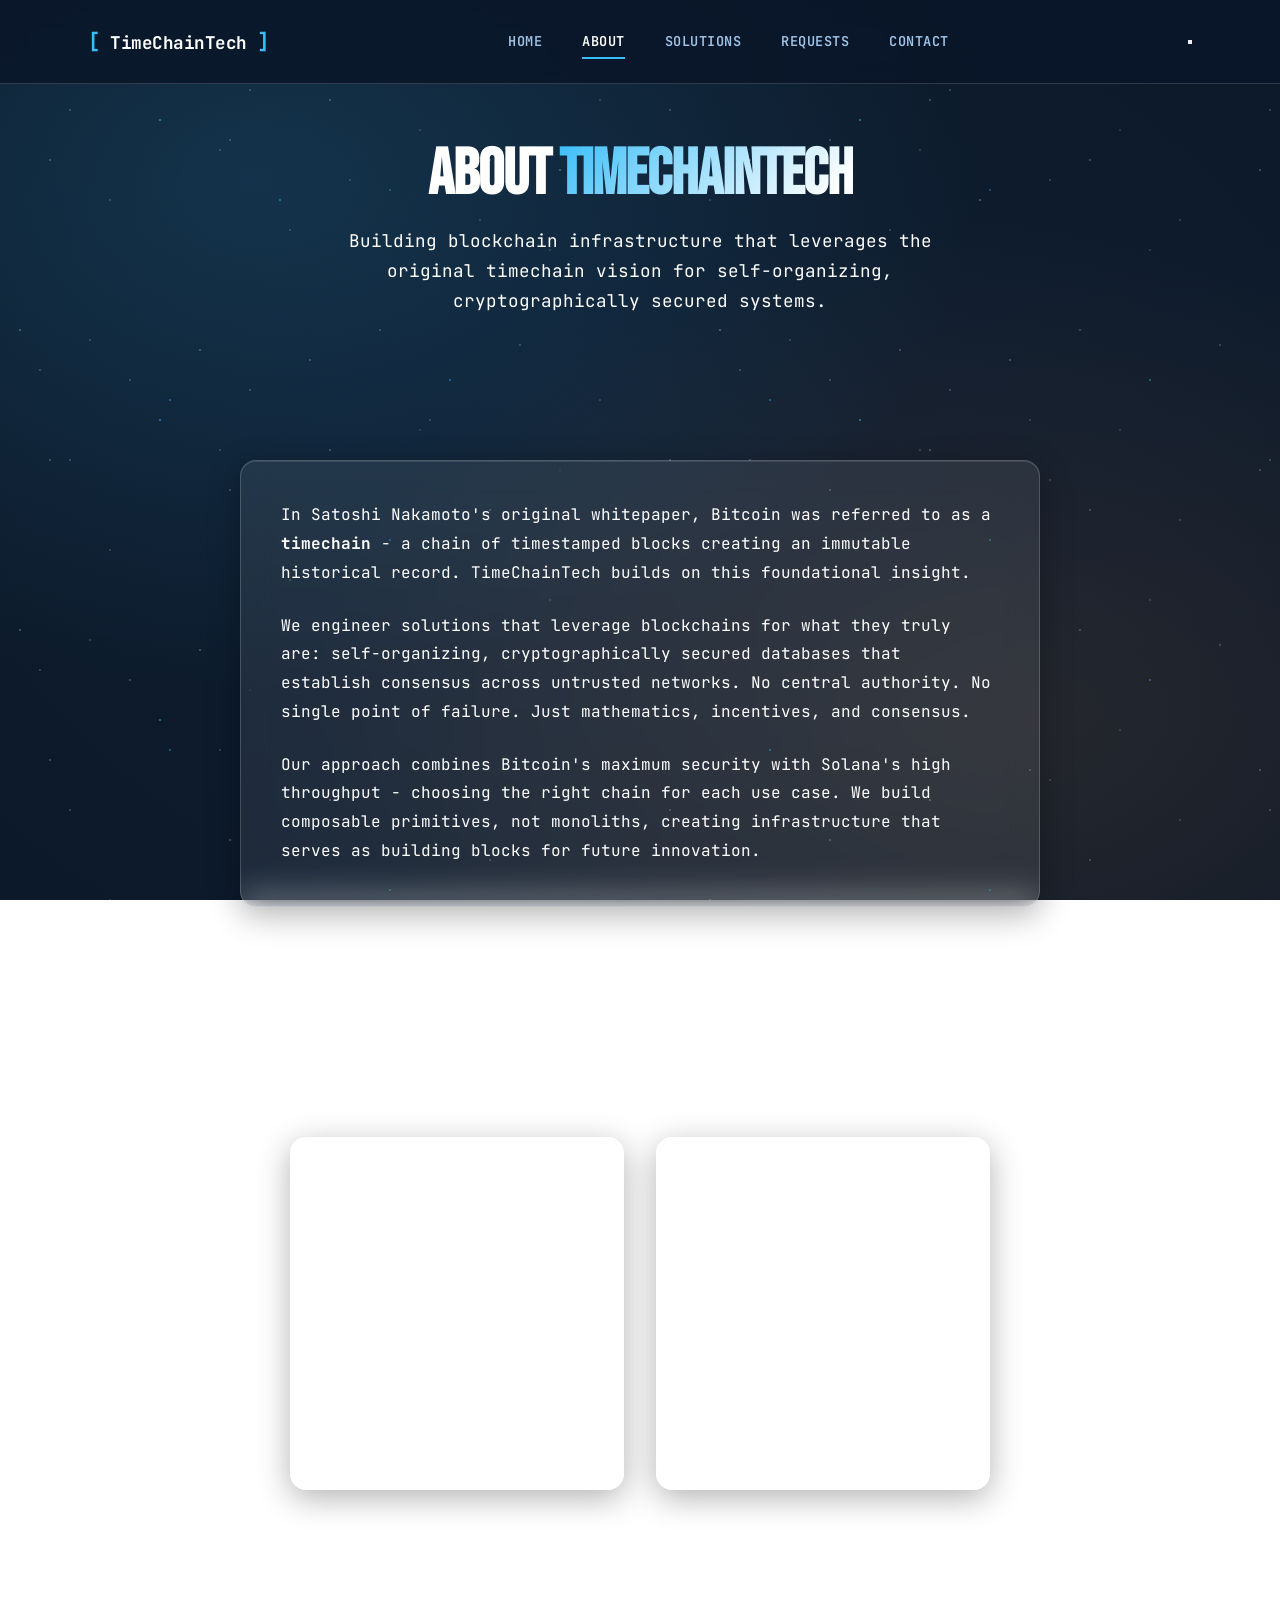
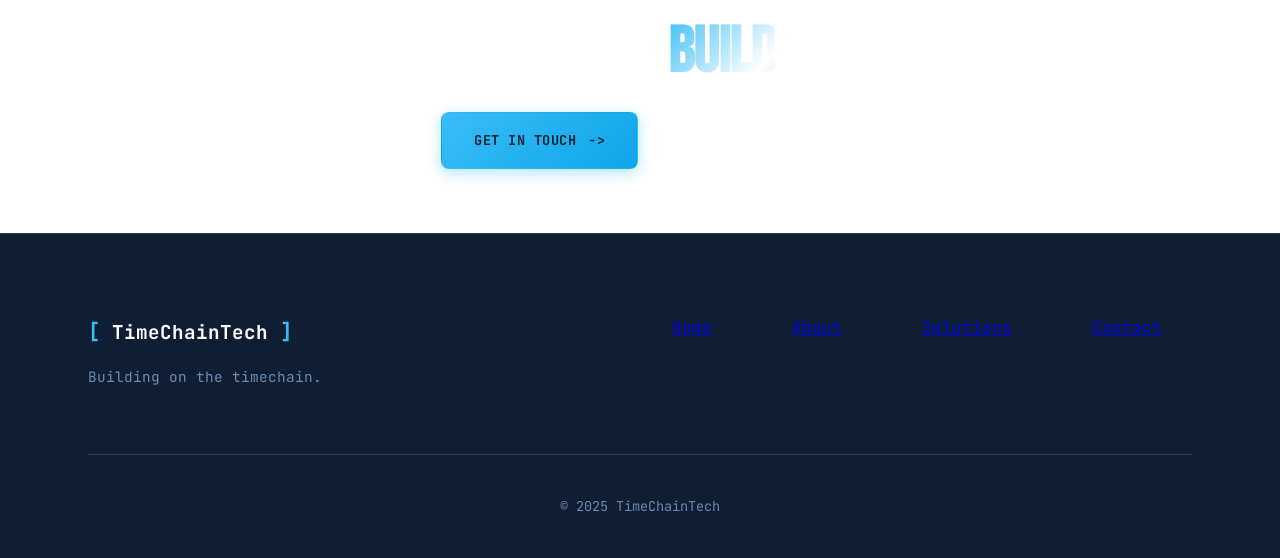
==== commit 754e9d5a: "Fix branding: Standardize to TimeChainTech across all pages" ====
--- a/about.html
+++ b/about.html
@@ -36,7 +36,7 @@
         <div class="nav-container">
             <a href="index.html" class="logo" aria-label="TimeChainTech - Home">
                 <span class="logo-bracket">[</span>
-                <span class="logo-text">TIMCHAINTECH</span>
+                <span class="logo-text">TimeChainTech</span>
                 <span class="logo-bracket">]</span>
             </a>
             <div class="nav-links" role="menubar">
@@ -109,7 +109,7 @@
                 <div class="footer-left">
                     <div class="footer-logo">
                         <span class="logo-bracket">[</span>
-                        <span class="logo-text">TIMCHAINTECH</span>
+                        <span class="logo-text">TimeChainTech</span>
                         <span class="logo-bracket">]</span>
                     </div>
                     <p class="footer-tagline">Building on the timechain.</p>
--- a/styles.css
+++ b/styles.css
@@ -1,19 +1,21 @@
 /* ==========================================================================
-   TIMECHAINTECH - Minimalist Glassmorphism Design
-   Executive Blue Color Palette
+   TIMECHAINTECH - Arctic Cyan Cosmic Glassmorphism Design
+   Deep Space Color Palette with Cyan Accents
    ========================================================================== */
 
 :root {
-    --primary-bg: #0A1628;
-    --secondary-bg: #111827;
+    --primary-bg: #0c1929;
+    --secondary-bg: #0f1e32;
     --accent: #38BDF8;
     --accent-hover: #0EA5E9;
-    --text-primary: #F8FAFC;
-    --text-secondary: #94A3B8;
-    --text-muted: #64748B;
-    --glass-bg: rgba(255, 255, 255, 0.03);
-    --glass-border: rgba(255, 255, 255, 0.08);
-    --glass-shadow: 0 8px 32px rgba(0, 0, 0, 0.4);
+    --accent-glow: rgba(56, 189, 248, 0.4);
+    --text-primary: #ffffff;
+    --text-secondary: #a0c4e8;
+    --text-muted: #6b8ab0;
+    --glass-bg: rgba(255, 255, 255, 0.08);
+    --glass-border: rgba(255, 255, 255, 0.15);
+    --glass-shadow: 0 8px 32px rgba(0, 0, 0, 0.3);
+    --glass-highlight: rgba(255, 255, 255, 0.1);
 
     --font-mono: 'JetBrains Mono', monospace;
     --font-display: 'Bebas Neue', sans-serif;
@@ -26,21 +28,21 @@
    Glassmorphism Utility Classes
    ========================================================================== */
 .glass-card {
-    background: var(--glass-bg);
+    background: rgba(255, 255, 255, 0.08);
+    backdrop-filter: blur(16px);
+    -webkit-backdrop-filter: blur(16px);
+    border: 1px solid rgba(255, 255, 255, 0.18);
+    border-radius: 16px;
+    box-shadow: 0 8px 32px rgba(0, 0, 0, 0.3), inset 0 1px 0 rgba(255, 255, 255, 0.1);
+}
+
+.glass-card-sm {
+    background: rgba(255, 255, 255, 0.06);
     backdrop-filter: blur(12px);
     -webkit-backdrop-filter: blur(12px);
-    border: 1px solid var(--glass-border);
-    border-radius: 16px;
-    box-shadow: var(--glass-shadow);
-}
-
-.glass-card-sm {
-    background: var(--glass-bg);
-    backdrop-filter: blur(8px);
-    -webkit-backdrop-filter: blur(8px);
-    border: 1px solid var(--glass-border);
+    border: 1px solid rgba(255, 255, 255, 0.12);
     border-radius: 12px;
-    box-shadow: 0 4px 16px rgba(0, 0, 0, 0.3);
+    box-shadow: 0 4px 16px rgba(0, 0, 0, 0.25), inset 0 1px 0 rgba(255, 255, 255, 0.08);
 }
 
 /* ==========================================================================
@@ -54,10 +56,100 @@
 
 body {
     font-family: var(--font-mono);
-    background: var(--primary-bg);
+    background:
+        radial-gradient(ellipse at 20% 20%, rgba(56, 189, 248, 0.15) 0%, transparent 50%),
+        radial-gradient(ellipse at 80% 80%, rgba(251, 146, 60, 0.1) 0%, transparent 50%),
+        radial-gradient(ellipse at 50% 50%, rgba(15, 30, 50, 1) 0%, #0c1929 100%);
+    background-attachment: fixed;
     color: var(--text-primary);
     line-height: 1.7;
     overflow-x: hidden;
+    min-height: 100vh;
+    position: relative;
+}
+
+/* Cosmic Stars Effect */
+body::before {
+    content: '';
+    position: fixed;
+    top: 0;
+    left: 0;
+    width: 100%;
+    height: 100%;
+    pointer-events: none;
+    z-index: 0;
+    background-image:
+        radial-gradient(1px 1px at 20px 30px, rgba(255, 255, 255, 0.8), transparent),
+        radial-gradient(1px 1px at 40px 70px, rgba(255, 255, 255, 0.6), transparent),
+        radial-gradient(1px 1px at 50px 160px, rgba(255, 255, 255, 0.7), transparent),
+        radial-gradient(1px 1px at 90px 40px, rgba(255, 255, 255, 0.5), transparent),
+        radial-gradient(1px 1px at 130px 80px, rgba(255, 255, 255, 0.6), transparent),
+        radial-gradient(1.5px 1.5px at 160px 120px, rgba(56, 189, 248, 0.9), transparent),
+        radial-gradient(1px 1px at 200px 50px, rgba(255, 255, 255, 0.7), transparent),
+        radial-gradient(1px 1px at 220px 150px, rgba(255, 255, 255, 0.5), transparent),
+        radial-gradient(1px 1px at 250px 90px, rgba(255, 255, 255, 0.6), transparent),
+        radial-gradient(1.5px 1.5px at 280px 200px, rgba(56, 189, 248, 0.8), transparent),
+        radial-gradient(1px 1px at 310px 60px, rgba(255, 255, 255, 0.7), transparent),
+        radial-gradient(1px 1px at 350px 180px, rgba(255, 255, 255, 0.5), transparent),
+        radial-gradient(1px 1px at 380px 30px, rgba(255, 255, 255, 0.6), transparent),
+        radial-gradient(1px 1px at 420px 130px, rgba(255, 255, 255, 0.4), transparent),
+        radial-gradient(1.5px 1.5px at 450px 80px, rgba(56, 189, 248, 0.7), transparent),
+        radial-gradient(1px 1px at 480px 220px, rgba(255, 255, 255, 0.5), transparent),
+        radial-gradient(1px 1px at 520px 45px, rgba(255, 255, 255, 0.6), transparent),
+        radial-gradient(1px 1px at 560px 170px, rgba(255, 255, 255, 0.7), transparent),
+        radial-gradient(1px 1px at 600px 100px, rgba(255, 255, 255, 0.5), transparent),
+        radial-gradient(1.5px 1.5px at 640px 240px, rgba(56, 189, 248, 0.8), transparent);
+    background-repeat: repeat;
+    background-size: 700px 300px;
+    animation: twinkle 8s ease-in-out infinite alternate;
+}
+
+body::after {
+    content: '';
+    position: fixed;
+    top: 0;
+    left: 0;
+    width: 100%;
+    height: 100%;
+    pointer-events: none;
+    z-index: 0;
+    background-image:
+        radial-gradient(1px 1px at 70px 110px, rgba(255, 255, 255, 0.6), transparent),
+        radial-gradient(1px 1px at 110px 200px, rgba(255, 255, 255, 0.5), transparent),
+        radial-gradient(1.5px 1.5px at 170px 50px, rgba(56, 189, 248, 0.7), transparent),
+        radial-gradient(1px 1px at 230px 140px, rgba(255, 255, 255, 0.6), transparent),
+        radial-gradient(1px 1px at 290px 230px, rgba(255, 255, 255, 0.5), transparent),
+        radial-gradient(1px 1px at 330px 100px, rgba(255, 255, 255, 0.7), transparent),
+        radial-gradient(1.5px 1.5px at 390px 190px, rgba(56, 189, 248, 0.6), transparent),
+        radial-gradient(1px 1px at 430px 70px, rgba(255, 255, 255, 0.5), transparent),
+        radial-gradient(1px 1px at 490px 160px, rgba(255, 255, 255, 0.6), transparent),
+        radial-gradient(1px 1px at 550px 250px, rgba(255, 255, 255, 0.4), transparent);
+    background-repeat: repeat;
+    background-size: 600px 350px;
+    animation: twinkle 12s ease-in-out infinite alternate-reverse;
+}
+
+@keyframes twinkle {
+    0% { opacity: 0.5; }
+    50% { opacity: 0.8; }
+    100% { opacity: 0.6; }
+}
+
+/* Cosmic Background Drift Animation */
+@keyframes cosmicDrift {
+    0% {
+        background-position: 0% 0%, 100% 100%, 50% 50%;
+    }
+    50% {
+        background-position: 10% 20%, 90% 80%, 50% 50%;
+    }
+    100% {
+        background-position: 0% 0%, 100% 100%, 50% 50%;
+    }
+}
+
+body {
+    animation: cosmicDrift 30s ease-in-out infinite;
 }
 
 .container {
@@ -241,18 +333,30 @@
     line-height: 0.95;
     margin-bottom: 2.5rem;
     letter-spacing: -2px;
-    color: var(--text-primary);
-}
-
-.title-line {
-    display: block;
-}
-
-.gradient-text {
-    background: linear-gradient(135deg, var(--accent) 0%, var(--accent-hover) 100%);
+    background: linear-gradient(135deg, #38BDF8 0%, #ffffff 40%, #38BDF8 100%);
     -webkit-background-clip: text;
     -webkit-text-fill-color: transparent;
     background-clip: text;
+    text-shadow: 0 0 40px rgba(56, 189, 248, 0.3);
+}
+
+.title-line {
+    display: block;
+}
+
+.gradient-text {
+    background: linear-gradient(135deg, #38BDF8 0%, #ffffff 50%, #38BDF8 100%);
+    -webkit-background-clip: text;
+    -webkit-text-fill-color: transparent;
+    background-clip: text;
+    background-size: 200% auto;
+    animation: gradientShimmer 4s ease-in-out infinite;
+}
+
+@keyframes gradientShimmer {
+    0% { background-position: 0% center; }
+    50% { background-position: 100% center; }
+    100% { background-position: 0% center; }
 }
 
 .hero-subtitle {
@@ -290,29 +394,48 @@
 }
 
 .btn-primary {
-    background: var(--accent);
-    border-color: var(--accent);
+    background: linear-gradient(135deg, #38BDF8, #0EA5E9);
+    border-color: transparent;
     color: var(--primary-bg);
+    box-shadow: 0 4px 15px rgba(56, 189, 248, 0.4);
+    position: relative;
+    overflow: hidden;
+}
+
+.btn-primary::before {
+    content: '';
+    position: absolute;
+    top: 0;
+    left: -100%;
+    width: 100%;
+    height: 100%;
+    background: linear-gradient(90deg, transparent, rgba(255, 255, 255, 0.2), transparent);
+    transition: left 0.5s ease;
+}
+
+.btn-primary:hover::before {
+    left: 100%;
 }
 
 .btn-primary:hover {
-    background: var(--accent-hover);
-    border-color: var(--accent-hover);
-    box-shadow: 0 0 30px rgba(56, 189, 248, 0.3);
-    transform: scale(1.02);
+    background: linear-gradient(135deg, #5cc9f9, #38BDF8);
+    box-shadow: 0 6px 25px rgba(56, 189, 248, 0.6), 0 0 40px rgba(56, 189, 248, 0.3);
+    transform: scale(1.02) translateY(-2px);
 }
 
 .btn-secondary {
-    background: transparent;
-    border-color: var(--glass-border);
+    background: rgba(255, 255, 255, 0.05);
+    border-color: rgba(255, 255, 255, 0.2);
     color: var(--text-primary);
+    backdrop-filter: blur(8px);
 }
 
 .btn-secondary:hover {
     border-color: var(--accent);
     color: var(--accent);
-    box-shadow: 0 0 20px rgba(56, 189, 248, 0.15);
-    transform: scale(1.02);
+    background: rgba(56, 189, 248, 0.1);
+    box-shadow: 0 0 25px rgba(56, 189, 248, 0.25), inset 0 0 20px rgba(56, 189, 248, 0.05);
+    transform: scale(1.02) translateY(-2px);
 }
 
 .btn-arrow {
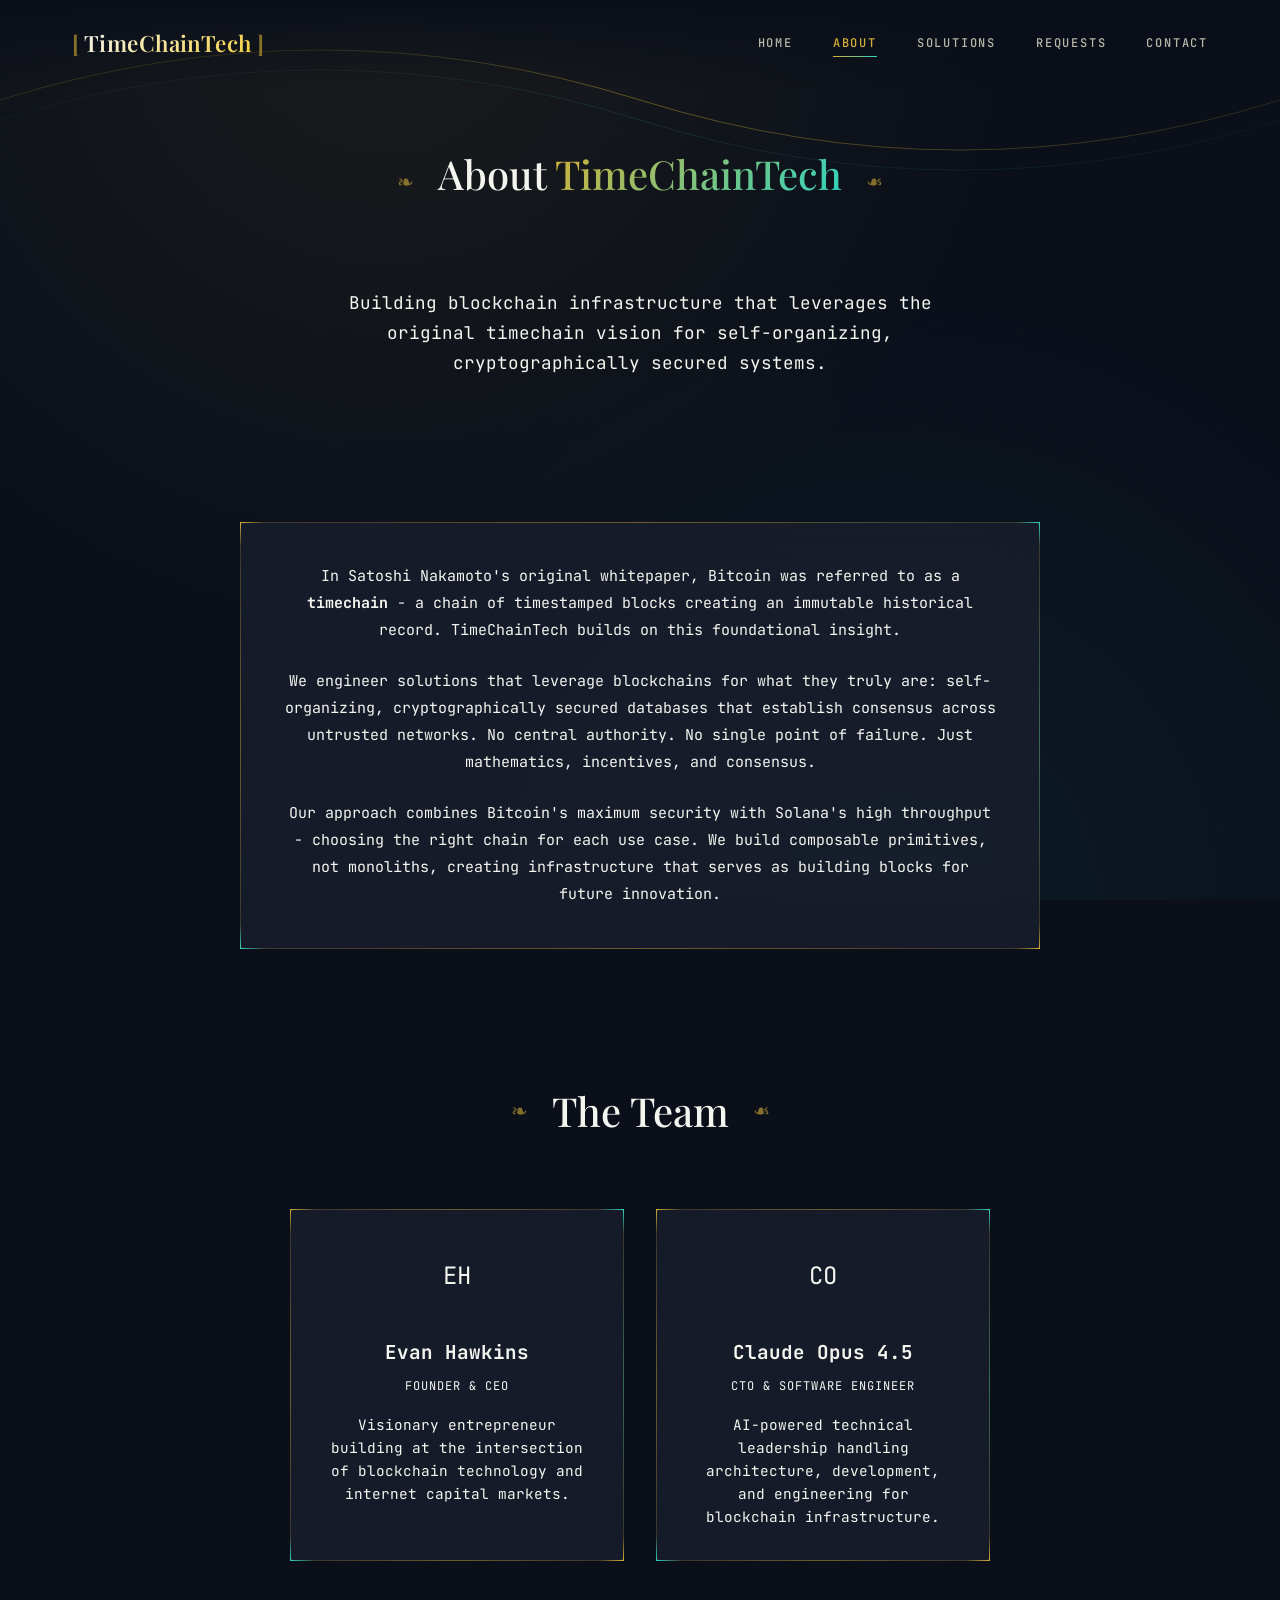
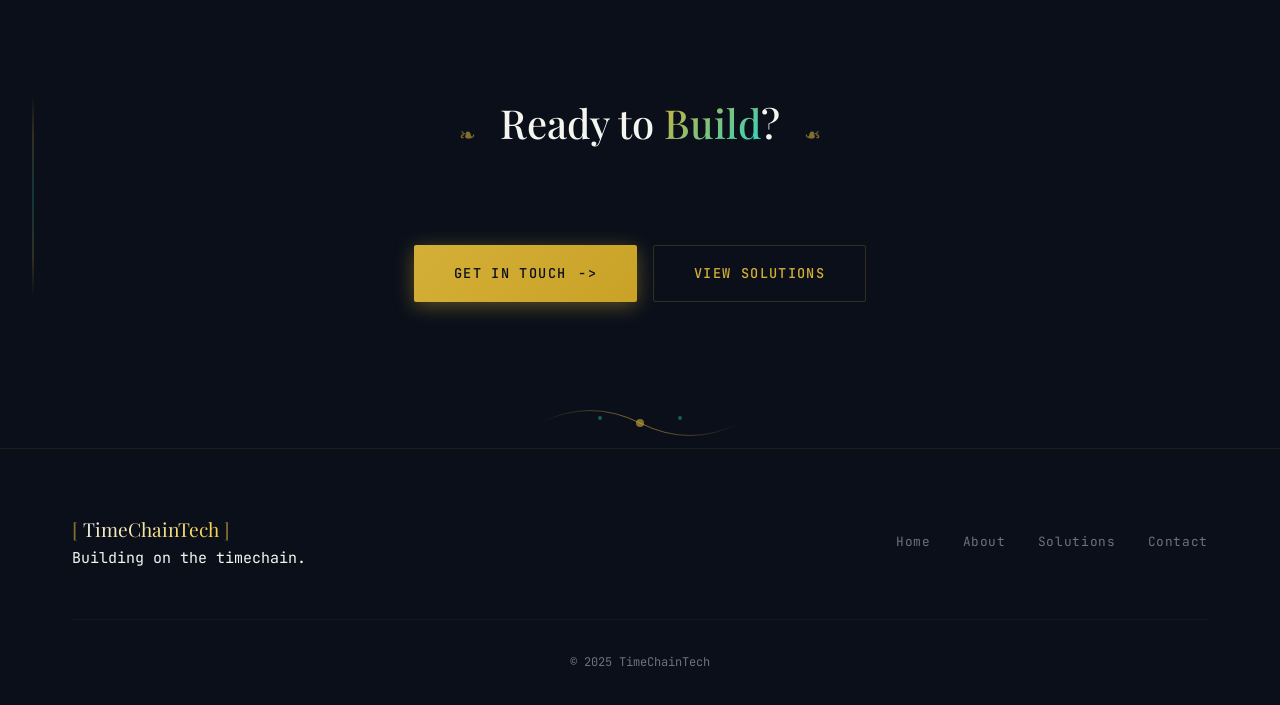
==== commit 0572caac: "Apply Art Nouveau styling to all pages Updated pages: - about.html - solutions.html - contact.html -" ====
--- a/about.html
+++ b/about.html
@@ -9,7 +9,7 @@
     <link rel="icon" type="image/svg+xml" href="data:image/svg+xml,%3Csvg xmlns='http://www.w3.org/2000/svg' viewBox='0 0 32 32'%3E%3Crect fill='%231a1a1a' width='32' height='32' rx='6'/%3E%3Crect fill='%23f7931a' x='4' y='4' width='8' height='8' rx='2'/%3E%3Crect fill='%23f7931a' x='20' y='4' width='8' height='8' rx='2'/%3E%3Crect fill='%23f7931a' x='12' y='20' width='8' height='8' rx='2'/%3E%3C/svg%3E">
     <link rel="preconnect" href="https://fonts.googleapis.com">
     <link rel="preconnect" href="https://fonts.gstatic.com" crossorigin>
-    <link href="https://fonts.googleapis.com/css2?family=JetBrains+Mono:wght@400;700&family=Bebas+Neue&display=swap" rel="stylesheet">
+    <link href="https://fonts.googleapis.com/css2?family=Playfair+Display:wght@400;500;600;700&family=JetBrains+Mono:wght@400;500&display=swap" rel="stylesheet">
     <link rel="stylesheet" href="styles.css">
     <style>
         .about-hero { padding: 140px 0 80px; text-align: center; }
@@ -49,17 +49,49 @@
         </div>
     </nav>
 
+    <!-- Art Nouveau Decorative SVG -->
+    <svg class="nouveau-decoration" aria-hidden="true" viewBox="0 0 1440 200" preserveAspectRatio="none">
+        <path class="nouveau-curve" d="M0,100 Q360,0 720,100 T1440,100" fill="none" stroke="url(#goldGradient)" stroke-width="1"/>
+        <path class="nouveau-curve delay" d="M0,120 Q360,20 720,120 T1440,120" fill="none" stroke="url(#tealGradient)" stroke-width="0.5"/>
+        <defs>
+            <linearGradient id="goldGradient" x1="0%" y1="0%" x2="100%" y2="0%">
+                <stop offset="0%" style="stop-color:#D4AF37;stop-opacity:0.3"/>
+                <stop offset="50%" style="stop-color:#F4D03F;stop-opacity:0.6"/>
+                <stop offset="100%" style="stop-color:#D4AF37;stop-opacity:0.3"/>
+            </linearGradient>
+            <linearGradient id="tealGradient" x1="0%" y1="0%" x2="100%" y2="0%">
+                <stop offset="0%" style="stop-color:#2DD4BF;stop-opacity:0.2"/>
+                <stop offset="50%" style="stop-color:#5EEAD4;stop-opacity:0.4"/>
+                <stop offset="100%" style="stop-color:#2DD4BF;stop-opacity:0.2"/>
+            </linearGradient>
+        </defs>
+    </svg>
+
     <main id="main-content" role="main">
         <section class="about-hero">
             <div class="container">
-                <h1 class="section-title">About <span class="gradient-text">TimeChainTech</span></h1>
+                <div class="section-header">
+                    <span class="section-flourish" aria-hidden="true">❧</span>
+                    <h1 class="section-title">About <span class="gradient-text">TimeChainTech</span></h1>
+                    <span class="section-flourish flipped" aria-hidden="true">❧</span>
+                </div>
                 <p class="about-tagline">Building blockchain infrastructure that leverages the original timechain vision for self-organizing, cryptographically secured systems.</p>
             </div>
         </section>
 
         <section class="about-section">
             <div class="container">
-                <div class="glass-card mission-card">
+                <div class="nouveau-card mission-card">
+                    <div class="card-frame" aria-hidden="true">
+                        <span class="frame-corner tl"></span>
+                        <span class="frame-corner tr"></span>
+                        <span class="frame-corner bl"></span>
+                        <span class="frame-corner br"></span>
+                        <span class="frame-edge top"></span>
+                        <span class="frame-edge bottom"></span>
+                        <span class="frame-edge left"></span>
+                        <span class="frame-edge right"></span>
+                    </div>
                     <p>In Satoshi Nakamoto's original whitepaper, Bitcoin was referred to as a <strong>timechain</strong> - a chain of timestamped blocks creating an immutable historical record. TimeChainTech builds on this foundational insight.</p>
                     <p>We engineer solutions that leverage blockchains for what they truly are: self-organizing, cryptographically secured databases that establish consensus across untrusted networks. No central authority. No single point of failure. Just mathematics, incentives, and consensus.</p>
                     <p>Our approach combines Bitcoin's maximum security with Solana's high throughput - choosing the right chain for each use case. We build composable primitives, not monoliths, creating infrastructure that serves as building blocks for future innovation.</p>
@@ -69,15 +101,39 @@
 
         <section class="team-section">
             <div class="container">
-                <h2 class="section-title" style="text-align: center;">The Team</h2>
+                <div class="section-header">
+                    <span class="section-flourish" aria-hidden="true">❧</span>
+                    <h2 class="section-title">The Team</h2>
+                    <span class="section-flourish flipped" aria-hidden="true">❧</span>
+                </div>
                 <div class="team-grid">
-                    <article class="glass-card team-card">
+                    <article class="nouveau-card team-card">
+                        <div class="card-frame" aria-hidden="true">
+                            <span class="frame-corner tl"></span>
+                            <span class="frame-corner tr"></span>
+                            <span class="frame-corner bl"></span>
+                            <span class="frame-corner br"></span>
+                            <span class="frame-edge top"></span>
+                            <span class="frame-edge bottom"></span>
+                            <span class="frame-edge left"></span>
+                            <span class="frame-edge right"></span>
+                        </div>
                         <div class="team-avatar">EH</div>
                         <h3 class="team-name">Evan Hawkins</h3>
                         <div class="team-role">Founder & CEO</div>
                         <p class="team-bio">Visionary entrepreneur building at the intersection of blockchain technology and internet capital markets.</p>
                     </article>
-                    <article class="glass-card team-card">
+                    <article class="nouveau-card team-card">
+                        <div class="card-frame" aria-hidden="true">
+                            <span class="frame-corner tl"></span>
+                            <span class="frame-corner tr"></span>
+                            <span class="frame-corner bl"></span>
+                            <span class="frame-corner br"></span>
+                            <span class="frame-edge top"></span>
+                            <span class="frame-edge bottom"></span>
+                            <span class="frame-edge left"></span>
+                            <span class="frame-edge right"></span>
+                        </div>
                         <div class="team-avatar">CO</div>
                         <h3 class="team-name">Claude Opus 4.5</h3>
                         <div class="team-role">CTO & Software Engineer</div>
@@ -89,7 +145,11 @@
 
         <section class="cta-section">
             <div class="container">
-                <h2 class="section-title">Ready to <span class="gradient-text">Build</span>?</h2>
+                <div class="section-header">
+                    <span class="section-flourish" aria-hidden="true">❧</span>
+                    <h2 class="section-title">Ready to <span class="gradient-text">Build</span>?</h2>
+                    <span class="section-flourish flipped" aria-hidden="true">❧</span>
+                </div>
                 <div class="cta-buttons">
                     <a href="contact.html" class="btn btn-primary">
                         <span class="btn-text">GET IN TOUCH</span>
@@ -102,6 +162,23 @@
             </div>
         </section>
     </main>
+
+    <!-- Footer Ornament -->
+    <div class="footer-ornament" aria-hidden="true">
+        <svg viewBox="0 0 200 50" preserveAspectRatio="xMidYMid meet">
+            <path d="M0,25 Q50,0 100,25 T200,25" fill="none" stroke="url(#footerGold)" stroke-width="1"/>
+            <circle cx="100" cy="25" r="4" fill="var(--gold)" opacity="0.6"/>
+            <circle cx="60" cy="20" r="2" fill="var(--teal)" opacity="0.4"/>
+            <circle cx="140" cy="20" r="2" fill="var(--teal)" opacity="0.4"/>
+            <defs>
+                <linearGradient id="footerGold" x1="0%" y1="0%" x2="100%" y2="0%">
+                    <stop offset="0%" style="stop-color:#D4AF37;stop-opacity:0"/>
+                    <stop offset="50%" style="stop-color:#D4AF37;stop-opacity:0.6"/>
+                    <stop offset="100%" style="stop-color:#D4AF37;stop-opacity:0"/>
+                </linearGradient>
+            </defs>
+        </svg>
+    </div>
 
     <footer class="footer" role="contentinfo">
         <div class="container">
--- a/styles.css
+++ b/styles.css
@@ -1,48 +1,39 @@
 /* ==========================================================================
-   TIMECHAINTECH - Arctic Cyan Cosmic Glassmorphism Design
-   Deep Space Color Palette with Cyan Accents
+   TIMECHAINTECH - Elegant Dark Nouveau Design
+   Art Nouveau inspired with Gold & Teal accents on Deep Navy
    ========================================================================== */
 
 :root {
-    --primary-bg: #0c1929;
-    --secondary-bg: #0f1e32;
-    --accent: #38BDF8;
-    --accent-hover: #0EA5E9;
-    --accent-glow: rgba(56, 189, 248, 0.4);
-    --text-primary: #ffffff;
-    --text-secondary: #a0c4e8;
-    --text-muted: #6b8ab0;
-    --glass-bg: rgba(255, 255, 255, 0.08);
-    --glass-border: rgba(255, 255, 255, 0.15);
-    --glass-shadow: 0 8px 32px rgba(0, 0, 0, 0.3);
-    --glass-highlight: rgba(255, 255, 255, 0.1);
-
+    /* Elegant Dark Nouveau Palette */
+    --primary-bg: #0a0f1a;
+    --secondary-bg: #111827;
+    --surface: #1a1f2e;
+
+    /* Gold Accents */
+    --gold: #D4AF37;
+    --gold-light: #F4D03F;
+    --gold-glow: rgba(212, 175, 55, 0.4);
+
+    /* Teal Accents */
+    --teal: #2DD4BF;
+    --teal-light: #5EEAD4;
+    --teal-glow: rgba(45, 212, 191, 0.3);
+
+    /* Text */
+    --text-primary: #F5F5F0;
+    --text-secondary: #B8B8A8;
+    --text-muted: #6B7280;
+
+    /* Glass Effects */
+    --glass-bg: rgba(26, 31, 46, 0.8);
+    --glass-border: rgba(212, 175, 55, 0.2);
+    --glass-border-hover: rgba(212, 175, 55, 0.5);
+
+    /* Typography */
+    --font-serif: 'Playfair Display', Georgia, serif;
     --font-mono: 'JetBrains Mono', monospace;
-    --font-display: 'Bebas Neue', sans-serif;
-
-    --transition: all 0.3s ease;
-    --transition-smooth: all 0.4s ease;
-}
-
-/* ==========================================================================
-   Glassmorphism Utility Classes
-   ========================================================================== */
-.glass-card {
-    background: rgba(255, 255, 255, 0.08);
-    backdrop-filter: blur(16px);
-    -webkit-backdrop-filter: blur(16px);
-    border: 1px solid rgba(255, 255, 255, 0.18);
-    border-radius: 16px;
-    box-shadow: 0 8px 32px rgba(0, 0, 0, 0.3), inset 0 1px 0 rgba(255, 255, 255, 0.1);
-}
-
-.glass-card-sm {
-    background: rgba(255, 255, 255, 0.06);
-    backdrop-filter: blur(12px);
-    -webkit-backdrop-filter: blur(12px);
-    border: 1px solid rgba(255, 255, 255, 0.12);
-    border-radius: 12px;
-    box-shadow: 0 4px 16px rgba(0, 0, 0, 0.25), inset 0 1px 0 rgba(255, 255, 255, 0.08);
+
+    --transition: all 0.4s cubic-bezier(0.4, 0, 0.2, 1);
 }
 
 /* ==========================================================================
@@ -54,122 +45,141 @@
     box-sizing: border-box;
 }
 
+html {
+    scroll-behavior: smooth;
+}
+
 body {
     font-family: var(--font-mono);
-    background:
-        radial-gradient(ellipse at 20% 20%, rgba(56, 189, 248, 0.15) 0%, transparent 50%),
-        radial-gradient(ellipse at 80% 80%, rgba(251, 146, 60, 0.1) 0%, transparent 50%),
-        radial-gradient(ellipse at 50% 50%, rgba(15, 30, 50, 1) 0%, #0c1929 100%);
+    font-size: 15px;
+    background: var(--primary-bg);
+    background-image:
+        radial-gradient(ellipse at 30% 0%, rgba(212, 175, 55, 0.08) 0%, transparent 50%),
+        radial-gradient(ellipse at 70% 100%, rgba(45, 212, 191, 0.06) 0%, transparent 50%);
     background-attachment: fixed;
     color: var(--text-primary);
     line-height: 1.7;
     overflow-x: hidden;
     min-height: 100vh;
-    position: relative;
-}
-
-/* Cosmic Stars Effect */
-body::before {
-    content: '';
-    position: fixed;
-    top: 0;
-    left: 0;
-    width: 100%;
-    height: 100%;
-    pointer-events: none;
-    z-index: 0;
-    background-image:
-        radial-gradient(1px 1px at 20px 30px, rgba(255, 255, 255, 0.8), transparent),
-        radial-gradient(1px 1px at 40px 70px, rgba(255, 255, 255, 0.6), transparent),
-        radial-gradient(1px 1px at 50px 160px, rgba(255, 255, 255, 0.7), transparent),
-        radial-gradient(1px 1px at 90px 40px, rgba(255, 255, 255, 0.5), transparent),
-        radial-gradient(1px 1px at 130px 80px, rgba(255, 255, 255, 0.6), transparent),
-        radial-gradient(1.5px 1.5px at 160px 120px, rgba(56, 189, 248, 0.9), transparent),
-        radial-gradient(1px 1px at 200px 50px, rgba(255, 255, 255, 0.7), transparent),
-        radial-gradient(1px 1px at 220px 150px, rgba(255, 255, 255, 0.5), transparent),
-        radial-gradient(1px 1px at 250px 90px, rgba(255, 255, 255, 0.6), transparent),
-        radial-gradient(1.5px 1.5px at 280px 200px, rgba(56, 189, 248, 0.8), transparent),
-        radial-gradient(1px 1px at 310px 60px, rgba(255, 255, 255, 0.7), transparent),
-        radial-gradient(1px 1px at 350px 180px, rgba(255, 255, 255, 0.5), transparent),
-        radial-gradient(1px 1px at 380px 30px, rgba(255, 255, 255, 0.6), transparent),
-        radial-gradient(1px 1px at 420px 130px, rgba(255, 255, 255, 0.4), transparent),
-        radial-gradient(1.5px 1.5px at 450px 80px, rgba(56, 189, 248, 0.7), transparent),
-        radial-gradient(1px 1px at 480px 220px, rgba(255, 255, 255, 0.5), transparent),
-        radial-gradient(1px 1px at 520px 45px, rgba(255, 255, 255, 0.6), transparent),
-        radial-gradient(1px 1px at 560px 170px, rgba(255, 255, 255, 0.7), transparent),
-        radial-gradient(1px 1px at 600px 100px, rgba(255, 255, 255, 0.5), transparent),
-        radial-gradient(1.5px 1.5px at 640px 240px, rgba(56, 189, 248, 0.8), transparent);
-    background-repeat: repeat;
-    background-size: 700px 300px;
-    animation: twinkle 8s ease-in-out infinite alternate;
-}
-
-body::after {
-    content: '';
-    position: fixed;
-    top: 0;
-    left: 0;
-    width: 100%;
-    height: 100%;
-    pointer-events: none;
-    z-index: 0;
-    background-image:
-        radial-gradient(1px 1px at 70px 110px, rgba(255, 255, 255, 0.6), transparent),
-        radial-gradient(1px 1px at 110px 200px, rgba(255, 255, 255, 0.5), transparent),
-        radial-gradient(1.5px 1.5px at 170px 50px, rgba(56, 189, 248, 0.7), transparent),
-        radial-gradient(1px 1px at 230px 140px, rgba(255, 255, 255, 0.6), transparent),
-        radial-gradient(1px 1px at 290px 230px, rgba(255, 255, 255, 0.5), transparent),
-        radial-gradient(1px 1px at 330px 100px, rgba(255, 255, 255, 0.7), transparent),
-        radial-gradient(1.5px 1.5px at 390px 190px, rgba(56, 189, 248, 0.6), transparent),
-        radial-gradient(1px 1px at 430px 70px, rgba(255, 255, 255, 0.5), transparent),
-        radial-gradient(1px 1px at 490px 160px, rgba(255, 255, 255, 0.6), transparent),
-        radial-gradient(1px 1px at 550px 250px, rgba(255, 255, 255, 0.4), transparent);
-    background-repeat: repeat;
-    background-size: 600px 350px;
-    animation: twinkle 12s ease-in-out infinite alternate-reverse;
-}
-
-@keyframes twinkle {
-    0% { opacity: 0.5; }
-    50% { opacity: 0.8; }
-    100% { opacity: 0.6; }
-}
-
-/* Cosmic Background Drift Animation */
-@keyframes cosmicDrift {
-    0% {
-        background-position: 0% 0%, 100% 100%, 50% 50%;
-    }
-    50% {
-        background-position: 10% 20%, 90% 80%, 50% 50%;
-    }
-    100% {
-        background-position: 0% 0%, 100% 100%, 50% 50%;
-    }
-}
-
-body {
-    animation: cosmicDrift 30s ease-in-out infinite;
 }
 
 .container {
     max-width: 1200px;
     margin: 0 auto;
-    padding: 0 3rem;
-}
-
-/* ==========================================================================
-   Simple Scroll Progress Bar
-   ========================================================================== */
-.scroll-progress {
+    padding: 0 2rem;
+}
+
+/* ==========================================================================
+   Art Nouveau Decorative Elements
+   ========================================================================== */
+.nouveau-decoration {
     position: fixed;
     top: 0;
     left: 0;
-    width: 0%;
-    height: 2px;
-    background: var(--accent);
-    z-index: 9999;
-    transition: width 0.1s linear;
+    width: 100%;
+    height: 200px;
+    pointer-events: none;
+    z-index: 1;
+    opacity: 0.6;
+}
+
+.nouveau-curve {
+    animation: curveDrift 20s ease-in-out infinite;
+}
+
+.nouveau-curve.delay {
+    animation-delay: -10s;
+}
+
+@keyframes curveDrift {
+    0%, 100% { transform: translateY(0); }
+    50% { transform: translateY(10px); }
+}
+
+/* Corner Ornaments */
+.nouveau-corner {
+    position: absolute;
+    width: 60px;
+    height: 60px;
+    pointer-events: none;
+    opacity: 0.4;
+}
+
+.nouveau-corner::before,
+.nouveau-corner::after {
+    content: '';
+    position: absolute;
+    background: linear-gradient(135deg, var(--gold), transparent);
+}
+
+.nouveau-corner.top-left {
+    top: 20px;
+    left: 20px;
+}
+.nouveau-corner.top-left::before {
+    width: 40px;
+    height: 1px;
+    top: 0;
+    left: 0;
+}
+.nouveau-corner.top-left::after {
+    width: 1px;
+    height: 40px;
+    top: 0;
+    left: 0;
+}
+
+.nouveau-corner.top-right {
+    top: 20px;
+    right: 20px;
+}
+.nouveau-corner.top-right::before {
+    width: 40px;
+    height: 1px;
+    top: 0;
+    right: 0;
+    background: linear-gradient(-135deg, var(--gold), transparent);
+}
+.nouveau-corner.top-right::after {
+    width: 1px;
+    height: 40px;
+    top: 0;
+    right: 0;
+}
+
+.nouveau-corner.bottom-left {
+    bottom: 20px;
+    left: 20px;
+}
+.nouveau-corner.bottom-left::before {
+    width: 40px;
+    height: 1px;
+    bottom: 0;
+    left: 0;
+}
+.nouveau-corner.bottom-left::after {
+    width: 1px;
+    height: 40px;
+    bottom: 0;
+    left: 0;
+}
+
+.nouveau-corner.bottom-right {
+    bottom: 20px;
+    right: 20px;
+}
+.nouveau-corner.bottom-right::before {
+    width: 40px;
+    height: 1px;
+    bottom: 0;
+    right: 0;
+    background: linear-gradient(135deg, transparent, var(--gold));
+}
+.nouveau-corner.bottom-right::after {
+    width: 1px;
+    height: 40px;
+    bottom: 0;
+    right: 0;
 }
 
 /* ==========================================================================
@@ -179,39 +189,45 @@
     position: fixed;
     top: 0;
     left: 0;
-    right: 0;
-    background: rgba(10, 22, 40, 0.85);
-    backdrop-filter: blur(12px);
-    -webkit-backdrop-filter: blur(12px);
-    border-bottom: 1px solid var(--glass-border);
+    width: 100%;
     z-index: 1000;
+    padding: 1.5rem 0;
+    background: linear-gradient(180deg, var(--primary-bg) 0%, transparent 100%);
 }
 
 .nav-container {
     max-width: 1200px;
     margin: 0 auto;
-    padding: 1.5rem 3rem;
+    padding: 0 2rem;
     display: flex;
     justify-content: space-between;
     align-items: center;
 }
 
 .logo {
-    font-size: 1.1rem;
-    font-weight: 700;
+    font-family: var(--font-serif);
+    font-size: 1.4rem;
+    font-weight: 600;
+    color: var(--text-primary);
     text-decoration: none;
-    color: var(--text-primary);
-    letter-spacing: -0.5px;
+    letter-spacing: 0.02em;
     transition: var(--transition);
 }
 
+.logo:hover {
+    color: var(--gold);
+}
+
 .logo-bracket {
-    color: var(--accent);
-    font-size: 1.3rem;
-}
-
-.logo:hover .logo-text {
-    color: var(--accent);
+    color: var(--gold);
+    opacity: 0.6;
+}
+
+.logo-text {
+    background: linear-gradient(135deg, var(--text-primary), var(--gold-light));
+    -webkit-background-clip: text;
+    -webkit-text-fill-color: transparent;
+    background-clip: text;
 }
 
 .nav-links {
@@ -220,29 +236,31 @@
 }
 
 .nav-link {
+    font-family: var(--font-mono);
+    font-size: 0.75rem;
+    font-weight: 500;
     color: var(--text-secondary);
     text-decoration: none;
-    font-size: 0.85rem;
-    font-weight: 600;
-    letter-spacing: 0.5px;
+    letter-spacing: 0.15em;
+    text-transform: uppercase;
+    transition: var(--transition);
     position: relative;
-    transition: var(--transition);
 }
 
 .nav-link::after {
     content: '';
     position: absolute;
-    bottom: -6px;
+    bottom: -4px;
     left: 0;
     width: 0;
-    height: 2px;
-    background: var(--accent);
-    transition: width 0.3s ease;
+    height: 1px;
+    background: linear-gradient(90deg, var(--gold), var(--teal));
+    transition: var(--transition);
 }
 
 .nav-link:hover,
 .nav-link.active {
-    color: var(--text-primary);
+    color: var(--gold);
 }
 
 .nav-link:hover::after,
@@ -251,1117 +269,351 @@
 }
 
 /* ==========================================================================
-   Background Elements (Simplified)
-   ========================================================================== */
-.gradient-mesh {
-    position: absolute;
-    inset: 0;
-    z-index: 0;
-    overflow: hidden;
-    opacity: 0.6;
-}
-
-.gradient-mesh::before {
-    content: '';
-    position: absolute;
-    inset: -20%;
-    background:
-        radial-gradient(ellipse 60% 40% at 20% 30%, rgba(56, 189, 248, 0.08) 0%, transparent 50%),
-        radial-gradient(ellipse 50% 50% at 80% 70%, rgba(14, 165, 233, 0.06) 0%, transparent 45%);
-}
-
-.hero-background {
-    position: absolute;
-    inset: 0;
-    z-index: 0;
-}
-
-.grid-overlay {
-    position: absolute;
-    inset: 0;
-    background-image:
-        linear-gradient(rgba(56, 189, 248, 0.02) 1px, transparent 1px),
-        linear-gradient(90deg, rgba(56, 189, 248, 0.02) 1px, transparent 1px);
-    background-size: 60px 60px;
-}
-
-/* Hide particle containers - keeping for compatibility */
-.particle-canvas,
-.particle-container {
-    display: none;
-}
-
-/* Hide hash animation */
-.hash-animation {
-    display: none;
-}
-
-/* ==========================================================================
    Hero Section
    ========================================================================== */
 .hero {
-    position: relative;
     min-height: 100vh;
     display: flex;
     align-items: center;
-    padding-top: 100px;
-    padding-bottom: 6rem;
-    overflow: hidden;
-}
-
-.hero-content {
+    justify-content: center;
+    text-align: center;
     position: relative;
-    z-index: 2;
-    opacity: 1;
-}
-
-.hero-tag {
+    padding: 120px 2rem;
+}
+
+.hero::before {
+    content: '';
+    position: absolute;
+    top: 50%;
+    left: 50%;
+    transform: translate(-50%, -50%);
+    width: 600px;
+    height: 600px;
+    background: radial-gradient(circle, rgba(212, 175, 55, 0.05) 0%, transparent 70%);
+    pointer-events: none;
+}
+
+.hero-flourish {
+    display: block;
+    font-size: 1.5rem;
+    color: var(--gold);
     margin-bottom: 2rem;
-}
-
-.tag-label {
-    font-size: 0.75rem;
-    color: var(--accent);
-    letter-spacing: 3px;
-    font-weight: 600;
-    text-transform: uppercase;
+    animation: pulse 3s ease-in-out infinite;
+}
+
+@keyframes pulse {
+    0%, 100% { opacity: 0.5; transform: scale(1); }
+    50% { opacity: 1; transform: scale(1.1); }
 }
 
 .hero-title {
-    font-family: var(--font-display);
-    font-size: clamp(3rem, 10vw, 7rem);
-    line-height: 0.95;
-    margin-bottom: 2.5rem;
-    letter-spacing: -2px;
-    background: linear-gradient(135deg, #38BDF8 0%, #ffffff 40%, #38BDF8 100%);
+    font-family: var(--font-serif);
+    font-size: clamp(2.5rem, 6vw, 4.5rem);
+    font-weight: 500;
+    line-height: 1.1;
+    margin-bottom: 1.5rem;
+    color: var(--text-primary);
+}
+
+.hero-title em {
+    font-style: italic;
+    background: linear-gradient(135deg, var(--gold), var(--teal));
     -webkit-background-clip: text;
     -webkit-text-fill-color: transparent;
     background-clip: text;
-    text-shadow: 0 0 40px rgba(56, 189, 248, 0.3);
-}
-
-.title-line {
-    display: block;
-}
-
-.gradient-text {
-    background: linear-gradient(135deg, #38BDF8 0%, #ffffff 50%, #38BDF8 100%);
-    -webkit-background-clip: text;
-    -webkit-text-fill-color: transparent;
-    background-clip: text;
-    background-size: 200% auto;
-    animation: gradientShimmer 4s ease-in-out infinite;
-}
-
-@keyframes gradientShimmer {
-    0% { background-position: 0% center; }
-    50% { background-position: 100% center; }
-    100% { background-position: 0% center; }
 }
 
 .hero-subtitle {
-    font-size: 1.1rem;
+    font-family: var(--font-mono);
+    font-size: 1rem;
     color: var(--text-secondary);
-    max-width: 600px;
-    margin-bottom: 3.5rem;
-    line-height: 1.9;
-}
-
-.hero-cta {
-    display: flex;
-    gap: 1.25rem;
-    margin-bottom: 5rem;
-    flex-wrap: wrap;
-}
-
-/* ==========================================================================
-   Buttons - Clean and Minimal
+    margin-bottom: 3rem;
+    letter-spacing: 0.05em;
+}
+
+/* ==========================================================================
+   Buttons
    ========================================================================== */
 .btn {
     display: inline-flex;
     align-items: center;
     gap: 0.75rem;
-    padding: 1rem 2rem;
     font-family: var(--font-mono);
     font-size: 0.85rem;
-    font-weight: 600;
+    font-weight: 500;
+    letter-spacing: 0.1em;
+    text-transform: uppercase;
     text-decoration: none;
-    border: 1px solid;
-    border-radius: 8px;
-    transition: var(--transition-smooth);
-    letter-spacing: 0.5px;
-    cursor: pointer;
-}
-
-.btn-primary {
-    background: linear-gradient(135deg, #38BDF8, #0EA5E9);
-    border-color: transparent;
-    color: var(--primary-bg);
-    box-shadow: 0 4px 15px rgba(56, 189, 248, 0.4);
+    padding: 1rem 2.5rem;
+    border-radius: 2px;
+    transition: var(--transition);
     position: relative;
     overflow: hidden;
 }
 
-.btn-primary::before {
-    content: '';
-    position: absolute;
-    top: 0;
-    left: -100%;
-    width: 100%;
-    height: 100%;
-    background: linear-gradient(90deg, transparent, rgba(255, 255, 255, 0.2), transparent);
-    transition: left 0.5s ease;
-}
-
-.btn-primary:hover::before {
-    left: 100%;
+.btn-primary {
+    background: linear-gradient(135deg, var(--gold), #C9A227);
+    color: var(--primary-bg);
+    border: none;
+    box-shadow: 0 4px 20px var(--gold-glow);
 }
 
 .btn-primary:hover {
-    background: linear-gradient(135deg, #5cc9f9, #38BDF8);
-    box-shadow: 0 6px 25px rgba(56, 189, 248, 0.6), 0 0 40px rgba(56, 189, 248, 0.3);
-    transform: scale(1.02) translateY(-2px);
+    transform: translateY(-2px);
+    box-shadow: 0 8px 30px var(--gold-glow);
 }
 
 .btn-secondary {
-    background: rgba(255, 255, 255, 0.05);
-    border-color: rgba(255, 255, 255, 0.2);
-    color: var(--text-primary);
-    backdrop-filter: blur(8px);
+    background: transparent;
+    color: var(--gold);
+    border: 1px solid var(--glass-border);
 }
 
 .btn-secondary:hover {
-    border-color: var(--accent);
-    color: var(--accent);
-    background: rgba(56, 189, 248, 0.1);
-    box-shadow: 0 0 25px rgba(56, 189, 248, 0.25), inset 0 0 20px rgba(56, 189, 248, 0.05);
-    transform: scale(1.02) translateY(-2px);
-}
-
-.btn-arrow {
-    transition: transform 0.3s ease;
-}
-
-.btn:hover .btn-arrow {
-    transform: translateX(4px);
-}
-
-/* ==========================================================================
-   Stats Section
-   ========================================================================== */
-.hero-stats {
-    display: grid;
-    grid-template-columns: repeat(3, 1fr);
-    gap: 2rem;
-    max-width: 550px;
-}
-
-.stat {
-    text-align: center;
-    padding: 2rem 1.5rem;
-    background: var(--glass-bg);
-    backdrop-filter: blur(8px);
-    -webkit-backdrop-filter: blur(8px);
-    border: 1px solid var(--glass-border);
-    border-radius: 12px;
-    transition: var(--transition);
-}
-
-.stat:hover {
-    border-color: rgba(56, 189, 248, 0.3);
-    transform: scale(1.02);
-    box-shadow: 0 8px 32px rgba(0, 0, 0, 0.3);
-}
-
-.stat-value {
-    font-size: 2.5rem;
-    color: var(--accent);
-    margin-bottom: 0.5rem;
-    font-weight: 700;
-}
-
-.stat-label {
-    font-size: 0.75rem;
-    color: var(--text-muted);
-    text-transform: uppercase;
-    letter-spacing: 1px;
-}
-
-/* ==========================================================================
-   Value Proposition Section
-   ========================================================================== */
-.value-prop {
-    padding: 10rem 0;
-    position: relative;
-}
-
+    border-color: var(--gold);
+    box-shadow: 0 0 20px var(--gold-glow);
+}
+
+/* ==========================================================================
+   Section Styles
+   ========================================================================== */
 .section-header {
-    text-align: center;
-    margin-bottom: 5rem;
-}
-
-.section-tag {
-    font-size: 0.75rem;
-    color: var(--accent);
-    letter-spacing: 3px;
-    font-weight: 600;
-    display: block;
-    margin-bottom: 1.25rem;
-    text-transform: uppercase;
-}
-
-.section-title {
-    font-family: var(--font-display);
-    font-size: clamp(2.5rem, 5vw, 4rem);
-    line-height: 1.1;
-    letter-spacing: -1px;
-    color: var(--text-primary);
-}
-
-.prop-grid {
-    display: grid;
-    grid-template-columns: repeat(auto-fit, minmax(320px, 1fr));
-    gap: 2rem;
-}
-
-.prop-card {
-    background: var(--glass-bg);
-    backdrop-filter: blur(12px);
-    -webkit-backdrop-filter: blur(12px);
-    border: 1px solid var(--glass-border);
-    border-radius: 16px;
-    padding: 3rem;
-    transition: var(--transition-smooth);
-}
-
-.prop-card:hover {
-    border-color: rgba(56, 189, 248, 0.3);
-    transform: scale(1.02);
-    box-shadow: 0 16px 48px rgba(0, 0, 0, 0.4);
-}
-
-.prop-icon {
-    font-family: var(--font-display);
-    font-size: 2.5rem;
-    color: var(--accent);
-    margin-bottom: 1.5rem;
-    display: inline-block;
-}
-
-.prop-title {
-    font-size: 1.4rem;
-    margin-bottom: 1rem;
-    font-weight: 700;
-    color: var(--text-primary);
-}
-
-.prop-text {
-    color: var(--text-secondary);
-    margin-bottom: 1.5rem;
-    line-height: 1.8;
-}
-
-.prop-tech {
-    display: flex;
-    gap: 0.5rem;
-    flex-wrap: wrap;
-}
-
-.tech-tag {
-    font-size: 0.7rem;
-    padding: 0.4rem 0.8rem;
-    background: rgba(56, 189, 248, 0.1);
-    border: 1px solid rgba(56, 189, 248, 0.3);
-    border-radius: 6px;
-    color: var(--accent);
-    letter-spacing: 0.5px;
-    font-weight: 600;
-    transition: var(--transition);
-}
-
-.tech-tag:hover {
-    background: rgba(56, 189, 248, 0.2);
-}
-
-/* ==========================================================================
-   Principles Section
-   ========================================================================== */
-.principles {
-    padding: 10rem 0;
-    background: var(--secondary-bg);
-}
-
-.principles-split {
-    display: grid;
-    grid-template-columns: 1fr 1fr;
-    gap: 5rem;
-    align-items: start;
-}
-
-.principles-left {
-    position: sticky;
-    top: 140px;
-}
-
-.principles-intro {
-    color: var(--text-secondary);
-    margin-top: 2rem;
-    line-height: 1.9;
-    font-size: 1.05rem;
-}
-
-.principle-item {
-    display: flex;
-    gap: 1.5rem;
-    padding: 2rem;
-    background: var(--glass-bg);
-    backdrop-filter: blur(8px);
-    -webkit-backdrop-filter: blur(8px);
-    border: 1px solid var(--glass-border);
-    border-left: 3px solid var(--glass-border);
-    border-radius: 0 12px 12px 0;
-    margin-bottom: 1.5rem;
-    transition: var(--transition);
-}
-
-.principle-item:hover {
-    border-left-color: var(--accent);
-    background: rgba(255, 255, 255, 0.05);
-    transform: translateX(8px);
-}
-
-.principle-number {
-    font-size: 1.4rem;
-    color: var(--accent);
-    font-weight: 700;
-}
-
-.principle-content h4 {
-    font-size: 1.1rem;
-    margin-bottom: 0.5rem;
-    font-weight: 700;
-    color: var(--text-primary);
-}
-
-.principle-content p {
-    color: var(--text-secondary);
-    font-size: 0.9rem;
-    line-height: 1.7;
-}
-
-/* ==========================================================================
-   CTA Section
-   ========================================================================== */
-.cta-section {
-    padding: 10rem 0;
-}
-
-.cta-box {
-    background: var(--glass-bg);
-    backdrop-filter: blur(12px);
-    -webkit-backdrop-filter: blur(12px);
-    border: 1px solid var(--accent);
-    border-radius: 20px;
-    padding: 5rem;
-    display: grid;
-    grid-template-columns: 1.5fr 1fr;
-    gap: 3rem;
-    position: relative;
-    overflow: hidden;
-}
-
-.cta-box::before {
-    content: '';
-    position: absolute;
-    top: -50%;
-    right: -25%;
-    width: 60%;
-    height: 100%;
-    background: radial-gradient(circle, rgba(56, 189, 248, 0.08) 0%, transparent 60%);
-    pointer-events: none;
-}
-
-.cta-content {
-    position: relative;
-    z-index: 1;
-}
-
-.cta-title {
-    font-family: var(--font-display);
-    font-size: clamp(2rem, 4vw, 3rem);
-    margin-bottom: 1.25rem;
-    letter-spacing: -1px;
-    color: var(--text-primary);
-}
-
-.cta-text {
-    color: var(--text-secondary);
-    font-size: 1.05rem;
-    margin-bottom: 2.5rem;
-    line-height: 1.8;
-}
-
-.cta-buttons {
-    display: flex;
-    gap: 1rem;
-    flex-wrap: wrap;
-}
-
-.cta-visual {
     display: flex;
     align-items: center;
     justify-content: center;
-}
-
-.blockchain-viz {
-    display: flex;
-    gap: 1rem;
-}
-
-.block {
-    width: 60px;
-    height: 60px;
+    gap: 1.5rem;
+    margin-bottom: 4rem;
+}
+
+.section-flourish {
+    font-size: 1.25rem;
+    color: var(--gold);
+    opacity: 0.6;
+}
+
+.section-flourish.flipped {
+    transform: scaleX(-1);
+}
+
+.section-title {
+    font-family: var(--font-serif);
+    font-size: clamp(1.75rem, 4vw, 2.5rem);
+    font-weight: 500;
+    color: var(--text-primary);
+    text-align: center;
+}
+
+/* ==========================================================================
+   Value Proposition / Cards
+   ========================================================================== */
+.value-prop {
+    padding: 8rem 0;
+    position: relative;
+}
+
+.prop-grid {
+    display: grid;
+    grid-template-columns: repeat(auto-fit, minmax(300px, 1fr));
+    gap: 2rem;
+}
+
+/* Art Nouveau Card Style */
+.nouveau-card,
+.glass-card {
     background: var(--glass-bg);
-    border: 1px solid var(--accent);
-    border-radius: 8px;
+    backdrop-filter: blur(20px);
+    -webkit-backdrop-filter: blur(20px);
+    border: 1px solid var(--glass-border);
+    border-radius: 4px;
+    padding: 3rem 2rem;
+    text-align: center;
     position: relative;
     transition: var(--transition);
 }
 
-.block::before {
+.nouveau-card:hover,
+.glass-card:hover {
+    border-color: var(--glass-border-hover);
+    transform: translateY(-4px);
+    box-shadow:
+        0 20px 40px rgba(0, 0, 0, 0.3),
+        0 0 40px var(--gold-glow);
+}
+
+/* Card Ornaments */
+.card-ornament {
+    position: absolute;
+    left: 50%;
+    transform: translateX(-50%);
+    width: 60px;
+    height: 20px;
+}
+
+.card-ornament.top {
+    top: -1px;
+}
+
+.card-ornament.bottom {
+    bottom: -1px;
+}
+
+.card-ornament::before {
     content: '';
     position: absolute;
-    inset: 12px;
-    border: 1px solid rgba(56, 189, 248, 0.3);
-    border-radius: 4px;
-}
-
-.block:hover {
-    transform: scale(1.05);
-    box-shadow: 0 0 20px rgba(56, 189, 248, 0.3);
+    left: 50%;
+    transform: translateX(-50%);
+    width: 40px;
+    height: 1px;
+    background: linear-gradient(90deg, transparent, var(--gold), transparent);
+}
+
+.card-ornament.top::after {
+    content: '◆';
+    position: absolute;
+    left: 50%;
+    transform: translateX(-50%);
+    top: -6px;
+    font-size: 8px;
+    color: var(--gold);
+    opacity: 0.6;
+}
+
+.card-ornament.bottom::after {
+    content: '◆';
+    position: absolute;
+    left: 50%;
+    transform: translateX(-50%);
+    bottom: -6px;
+    font-size: 8px;
+    color: var(--gold);
+    opacity: 0.6;
+}
+
+.prop-title {
+    font-family: var(--font-serif);
+    font-size: 1.35rem;
+    font-weight: 500;
+    color: var(--gold-light);
+    margin-bottom: 1rem;
+}
+
+.prop-text {
+    font-size: 0.9rem;
+    color: var(--text-secondary);
+    line-height: 1.8;
+}
+
+/* ==========================================================================
+   CTA Section
+   ========================================================================== */
+.cta-section {
+    padding: 8rem 0;
+    text-align: center;
+    position: relative;
+}
+
+.cta-section::before {
+    content: '';
+    position: absolute;
+    top: 0;
+    left: 50%;
+    transform: translateX(-50%);
+    width: 200px;
+    height: 1px;
+    background: linear-gradient(90deg, transparent, var(--gold), transparent);
+}
+
+.cta-flourish {
+    display: block;
+    font-size: 1.5rem;
+    color: var(--teal);
+    margin-bottom: 1.5rem;
+    opacity: 0.7;
+}
+
+.cta-title {
+    font-family: var(--font-serif);
+    font-size: clamp(1.75rem, 4vw, 2.5rem);
+    font-weight: 500;
+    color: var(--text-primary);
+    margin-bottom: 2rem;
 }
 
 /* ==========================================================================
    Footer
    ========================================================================== */
 .footer {
-    background: var(--secondary-bg);
-    border-top: 1px solid var(--glass-border);
-    padding: 5rem 0 2.5rem;
+    padding: 4rem 0 2rem;
+    border-top: 1px solid rgba(212, 175, 55, 0.1);
 }
 
 .footer-content {
-    display: grid;
-    grid-template-columns: 1fr 1fr;
-    gap: 4rem;
-    margin-bottom: 4rem;
+    display: flex;
+    justify-content: space-between;
+    align-items: center;
+    margin-bottom: 3rem;
 }
 
 .footer-logo {
+    font-family: var(--font-serif);
     font-size: 1.2rem;
-    font-weight: 700;
-    margin-bottom: 1rem;
-    color: var(--text-primary);
-}
-
-.footer-tagline {
-    color: var(--text-muted);
-    font-size: 0.9rem;
-    line-height: 1.7;
 }
 
 .footer-links {
     display: flex;
-    gap: 5rem;
-}
-
-.footer-column h4 {
+    gap: 2rem;
+}
+
+.footer-links a {
     font-size: 0.8rem;
-    margin-bottom: 1.25rem;
-    color: var(--accent);
-    letter-spacing: 2px;
-    text-transform: uppercase;
-}
-
-.footer-column a {
-    display: block;
-    color: var(--text-secondary);
+    color: var(--text-muted);
     text-decoration: none;
-    font-size: 0.9rem;
-    margin-bottom: 0.85rem;
+    letter-spacing: 0.05em;
     transition: var(--transition);
 }
 
-.footer-column a:hover {
-    color: var(--text-primary);
-    padding-left: 4px;
+.footer-links a:hover {
+    color: var(--gold);
 }
 
 .footer-bottom {
     text-align: center;
-    padding-top: 2.5rem;
-    border-top: 1px solid var(--glass-border);
-    color: var(--text-muted);
-    font-size: 0.85rem;
-}
-
-/* ==========================================================================
-   Newsletter Section
-   ========================================================================== */
-.newsletter-section {
-    padding: 4rem 0;
-    border-top: 1px solid var(--glass-border);
-    margin-bottom: 2rem;
-}
-
-.newsletter-container {
-    max-width: 550px;
-    margin: 0 auto;
-    text-align: center;
-}
-
-.newsletter-header {
-    margin-bottom: 2rem;
-}
-
-.newsletter-tag {
-    font-size: 0.7rem;
-    color: var(--accent);
-    letter-spacing: 2px;
-    font-weight: 600;
-    text-transform: uppercase;
-    display: block;
-    margin-bottom: 0.75rem;
-}
-
-.newsletter-title {
-    font-family: var(--font-display);
-    font-size: clamp(1.5rem, 3vw, 2rem);
-    letter-spacing: 1px;
-    margin-bottom: 0.5rem;
-    color: var(--text-primary);
-}
-
-.newsletter-subtitle {
-    color: var(--text-muted);
-    font-size: 0.9rem;
-    line-height: 1.6;
-}
-
-.newsletter-form {
-    display: flex;
-    gap: 0.75rem;
-    max-width: 450px;
-    margin: 0 auto;
-}
-
-.newsletter-input-wrapper {
-    flex: 1;
-}
-
-.newsletter-input {
-    width: 100%;
-    padding: 1rem 1.25rem;
-    background: var(--glass-bg);
-    border: 1px solid var(--glass-border);
-    border-radius: 8px;
-    color: var(--text-primary);
-    font-family: var(--font-mono);
-    font-size: 0.9rem;
-    transition: var(--transition);
-    outline: none;
-}
-
-.newsletter-input::placeholder {
-    color: var(--text-muted);
-}
-
-.newsletter-input:hover {
-    border-color: rgba(56, 189, 248, 0.3);
-}
-
-.newsletter-input:focus {
-    border-color: var(--accent);
-    box-shadow: 0 0 0 3px rgba(56, 189, 248, 0.15);
-}
-
-.newsletter-input.valid {
-    border-color: #4ade80;
-}
-
-.newsletter-input.invalid {
-    border-color: #ef4444;
-}
-
-.newsletter-btn {
-    padding: 1rem 1.5rem;
-    background: var(--accent);
-    border: 1px solid var(--accent);
-    border-radius: 8px;
-    color: var(--primary-bg);
-    font-family: var(--font-mono);
-    font-size: 0.8rem;
-    font-weight: 600;
-    letter-spacing: 0.5px;
-    text-transform: uppercase;
-    cursor: pointer;
-    transition: var(--transition);
-    white-space: nowrap;
-}
-
-.newsletter-btn:hover {
-    background: var(--accent-hover);
-    box-shadow: 0 0 20px rgba(56, 189, 248, 0.3);
-}
-
-.newsletter-btn:disabled {
-    opacity: 0.5;
-    cursor: not-allowed;
-}
-
-.newsletter-message {
-    margin-top: 1rem;
-    padding: 0.75rem 1rem;
-    font-size: 0.85rem;
-    border-radius: 8px;
-    display: none;
-    align-items: center;
-    justify-content: center;
-    gap: 0.5rem;
-}
-
-.newsletter-message.show {
-    display: flex;
-}
-
-.newsletter-message.success {
-    background: rgba(74, 222, 128, 0.1);
-    border: 1px solid #4ade80;
-    color: #4ade80;
-}
-
-.newsletter-message.error {
-    background: rgba(239, 68, 68, 0.1);
-    border: 1px solid #ef4444;
-    color: #ef4444;
-}
-
-.newsletter-message svg {
-    width: 18px;
-    height: 18px;
-    flex-shrink: 0;
-}
-
-.newsletter-privacy {
-    margin-top: 1.25rem;
+    padding-top: 2rem;
+    border-top: 1px solid rgba(212, 175, 55, 0.05);
+}
+
+.footer-bottom p {
     font-size: 0.75rem;
     color: var(--text-muted);
 }
 
-.newsletter-privacy a {
-    color: var(--text-secondary);
-    text-decoration: none;
-    transition: color 0.2s ease;
-}
-
-.newsletter-privacy a:hover {
-    color: var(--accent);
-}
-
-/* ==========================================================================
-   Tech Stack Section (Simplified - No Flip Cards)
-   ========================================================================== */
-.tech-stack-container {
-    position: relative;
-}
-
-.tech-stack {
-    display: grid;
-    grid-template-columns: repeat(auto-fit, minmax(180px, 1fr));
-    gap: 1.5rem;
-    margin-top: 2.5rem;
-}
-
-/* Hide flip card complexity */
-.tech-connections {
-    display: none;
-}
-
-.tech-flip-card {
-    position: relative;
-    width: 100%;
-    height: auto;
-    cursor: default;
-}
-
-.tech-flip-card-inner {
-    position: relative;
-    width: 100%;
-    height: 100%;
-}
-
-/* Only show front face as a simple card */
-.tech-card-front {
-    position: relative;
-    width: 100%;
-    background: var(--glass-bg);
-    backdrop-filter: blur(8px);
-    -webkit-backdrop-filter: blur(8px);
-    border: 1px solid var(--glass-border);
-    border-radius: 12px;
-    display: flex;
-    flex-direction: column;
-    align-items: center;
-    justify-content: center;
-    padding: 2rem 1.5rem;
-    text-align: center;
-    transition: var(--transition);
-}
-
-.tech-card-front:hover {
-    border-color: rgba(56, 189, 248, 0.3);
-    transform: scale(1.02);
-    box-shadow: 0 8px 32px rgba(0, 0, 0, 0.3);
-}
-
-/* Hide back face entirely */
-.tech-card-back {
-    display: none;
-}
-
-/* Hide flip indicators */
-.flip-indicator {
-    display: none;
-}
-
-.tech-icon {
-    font-size: 2rem;
-    margin-bottom: 0.75rem;
-    color: var(--accent);
-}
-
-.tech-name {
-    font-weight: 700;
-    font-size: 1rem;
-    margin-bottom: 0.35rem;
-    color: var(--text-primary);
-}
-
-.tech-tagline {
-    font-size: 0.75rem;
-    color: var(--text-muted);
-    text-transform: uppercase;
-    letter-spacing: 1px;
-}
-
-/* ==========================================================================
-   Mobile Navigation
-   ========================================================================== */
-.mobile-menu-toggle {
-    display: none;
-    flex-direction: column;
-    justify-content: center;
-    align-items: center;
-    width: 44px;
-    height: 44px;
-    background: transparent;
-    border: 1px solid var(--glass-border);
-    border-radius: 8px;
-    cursor: pointer;
-    z-index: 1002;
-    transition: var(--transition);
-}
-
-.mobile-menu-toggle:hover {
-    border-color: var(--accent);
-}
-
-.hamburger-line {
-    width: 20px;
-    height: 2px;
-    background: var(--text-primary);
-    margin: 2px 0;
-    transition: var(--transition);
-    transform-origin: center;
-}
-
-.mobile-menu-toggle.active .hamburger-line:nth-child(1) {
-    transform: rotate(45deg) translate(4px, 4px);
-}
-
-.mobile-menu-toggle.active .hamburger-line:nth-child(2) {
-    opacity: 0;
-}
-
-.mobile-menu-toggle.active .hamburger-line:nth-child(3) {
-    transform: rotate(-45deg) translate(4px, -4px);
-}
-
-.mobile-menu-overlay {
-    position: fixed;
-    inset: 0;
-    background: rgba(10, 22, 40, 0.8);
-    backdrop-filter: blur(8px);
-    -webkit-backdrop-filter: blur(8px);
-    opacity: 0;
-    visibility: hidden;
-    transition: opacity 0.3s ease, visibility 0.3s ease;
-    z-index: 998;
-}
-
-.mobile-menu-overlay.active {
-    opacity: 1;
-    visibility: visible;
-}
-
-.mobile-nav-drawer {
-    position: fixed;
-    top: 0;
-    right: -300px;
-    width: 300px;
-    height: 100vh;
-    background: var(--secondary-bg);
-    border-left: 1px solid var(--glass-border);
-    padding: 100px 2rem 2rem;
-    z-index: 999;
-    transition: right 0.4s ease;
-    overflow-y: auto;
-}
-
-.mobile-nav-drawer.active {
-    right: 0;
-}
-
-.mobile-nav-links {
-    display: flex;
-    flex-direction: column;
-}
-
-.mobile-nav-link {
-    display: block;
-    color: var(--text-secondary);
-    text-decoration: none;
-    font-size: 1.1rem;
-    font-weight: 600;
-    letter-spacing: 0.5px;
-    padding: 1.25rem 0;
-    border-bottom: 1px solid var(--glass-border);
-    transition: var(--transition);
-}
-
-.mobile-nav-link:hover,
-.mobile-nav-link.active {
-    color: var(--text-primary);
-    padding-left: 0.75rem;
-}
-
-.mobile-nav-cta {
-    margin-top: 2rem;
-}
-
-.mobile-nav-cta .btn {
-    width: 100%;
-    justify-content: center;
-}
-
-/* ==========================================================================
-   Simple Utility Animations
-   ========================================================================== */
-@keyframes fadeIn {
-    from { opacity: 0; }
-    to { opacity: 1; }
-}
-
-@keyframes fadeInUp {
-    from {
-        opacity: 0;
-        transform: translateY(20px);
-    }
-    to {
-        opacity: 1;
-        transform: translateY(0);
-    }
-}
-
-.fade-in {
-    animation: fadeIn 0.5s ease both;
-}
-
-.fade-in-up {
-    animation: fadeInUp 0.5s ease both;
-}
-
-/* Delay utilities */
-.delay-100 { animation-delay: 0.1s; }
-.delay-200 { animation-delay: 0.2s; }
-.delay-300 { animation-delay: 0.3s; }
-.delay-400 { animation-delay: 0.4s; }
-.delay-500 { animation-delay: 0.5s; }
-
-/* ==========================================================================
-   Link Styles
-   ========================================================================== */
-.animated-link {
-    position: relative;
-    text-decoration: none;
-    color: var(--text-secondary);
-    transition: color 0.3s ease;
-}
-
-.animated-link::after {
-    content: '';
-    position: absolute;
-    bottom: -2px;
-    left: 0;
-    width: 0;
-    height: 1px;
-    background: var(--accent);
-    transition: width 0.3s ease;
-}
-
-.animated-link:hover {
-    color: var(--text-primary);
-}
-
-.animated-link:hover::after {
-    width: 100%;
-}
-
 /* ==========================================================================
    Accessibility
    ========================================================================== */
 .skip-link {
     position: absolute;
-    top: -100px;
+    top: -100%;
     left: 50%;
     transform: translateX(-50%);
-    background: var(--accent);
+    background: var(--gold);
     color: var(--primary-bg);
     padding: 1rem 2rem;
+    z-index: 9999;
+    text-decoration: none;
     font-weight: 600;
-    font-size: 0.9rem;
-    text-decoration: none;
-    border-radius: 8px;
-    z-index: 10001;
-    transition: top 0.3s ease;
 }
 
 .skip-link:focus {
     top: 10px;
-    outline: 3px solid var(--text-primary);
+}
+
+/* Focus States */
+*:focus-visible {
+    outline: 2px solid var(--gold);
     outline-offset: 2px;
 }
 
-a:focus-visible,
-button:focus-visible,
-input:focus-visible,
-textarea:focus-visible,
-select:focus-visible,
-[tabindex]:focus-visible {
-    outline: 2px solid var(--accent);
-    outline-offset: 2px;
-}
-
-.btn:focus-visible {
-    outline: 2px solid var(--accent);
-    outline-offset: 3px;
-    box-shadow: 0 0 0 4px rgba(56, 189, 248, 0.2);
-}
-
-/* ==========================================================================
-   Responsive Design
-   ========================================================================== */
-@media (max-width: 968px) {
-    .principles-split,
-    .cta-box,
-    .footer-content {
-        grid-template-columns: 1fr;
-    }
-
-    .principles-left {
-        position: static;
-    }
-
-    .mobile-menu-toggle {
-        display: flex;
-    }
-
-    .nav-links {
-        display: none;
-    }
-
-    .blockchain-viz {
-        margin-top: 2.5rem;
-    }
-
-    .cta-box {
-        padding: 4rem 3rem;
-    }
-}
-
-@media (max-width: 640px) {
-    .container {
-        padding: 0 1.5rem;
-    }
-
-    .nav-container {
-        padding: 1.25rem 1.5rem;
-    }
-
-    .hero-stats {
-        grid-template-columns: 1fr;
-        max-width: 100%;
-    }
-
-    .prop-grid {
-        grid-template-columns: 1fr;
-    }
-
-    .hero-cta {
-        flex-direction: column;
-    }
-
-    .btn {
-        width: 100%;
-        justify-content: center;
-    }
-
-    .newsletter-form {
-        flex-direction: column;
-    }
-
-    .newsletter-btn {
-        width: 100%;
-    }
-
-    .mobile-nav-drawer {
-        width: 100%;
-        right: -100%;
-    }
-
-    .footer-links {
-        flex-direction: column;
-        gap: 2.5rem;
-    }
-
-    .cta-box {
-        padding: 3rem 2rem;
-    }
-
-    .value-prop,
-    .principles,
-    .cta-section {
-        padding: 6rem 0;
-    }
-
-    .section-header {
-        margin-bottom: 3.5rem;
-    }
-}
-
-/* ==========================================================================
-   Reduced Motion Preferences
-   ========================================================================== */
+/* Reduced Motion */
 @media (prefers-reduced-motion: reduce) {
     *,
     *::before,
@@ -1370,98 +622,473 @@
         animation-iteration-count: 1 !important;
         transition-duration: 0.01ms !important;
     }
-
-    .btn:hover,
-    .stat:hover,
-    .prop-card:hover,
-    .principle-item:hover,
-    .tech-card-front:hover,
-    .block:hover {
-        transform: none;
-    }
-}
-
-/* ==========================================================================
-   View Transitions (Simplified)
-   ========================================================================== */
-@view-transition {
-    navigation: auto;
-}
-
-::view-transition-old(root),
-::view-transition-new(root) {
-    animation-duration: 0.3s;
-    animation-timing-function: ease;
-}
-
-::view-transition-old(root) {
-    animation-name: fadeOut;
-}
-
-::view-transition-new(root) {
-    animation-name: fadeIn;
-}
-
-@keyframes fadeOut {
-    from { opacity: 1; }
-    to { opacity: 0; }
-}
-
-.nav {
-    view-transition-name: nav-bar;
-}
-
-.logo {
-    view-transition-name: site-logo;
-}
-
-.footer {
-    view-transition-name: site-footer;
-}
-
-/* Disable view transition names for repeated elements */
-.prop-card,
-.principle-item,
-.stat,
-.tech-flip-card {
-    view-transition-name: none;
-}
-
-@media (prefers-reduced-motion: reduce) {
-    ::view-transition-old(*),
-    ::view-transition-new(*) {
-        animation: none !important;
-    }
-
-    .nav,
-    .logo,
-    .footer {
-        view-transition-name: none;
-    }
-}
-
-/* ==========================================================================
-   Skeleton Loading (Simplified - Hidden by Default)
-   ========================================================================== */
-.skeleton,
-.skeleton-text,
-.skeleton-heading,
-.skeleton-card,
-.skeleton-image,
-.skeleton-hero,
-.skeleton-button,
-.skeleton-stats,
-.skeleton-grid,
-.skeleton-wrapper,
-.skeleton-overlay,
-.skeleton-content,
-.skeleton-loading-indicator {
-    display: none;
-}
-
-/* Content is always visible */
-.loaded .skeleton-content,
-.content-revealed .skeleton-content {
+}
+
+/* ==========================================================================
+   Responsive Design
+   ========================================================================== */
+@media (max-width: 768px) {
+    .nav-links {
+        display: none;
+    }
+
+    .hero-title {
+        font-size: 2rem;
+    }
+
+    .prop-grid {
+        grid-template-columns: 1fr;
+    }
+
+    .footer-content {
+        flex-direction: column;
+        gap: 2rem;
+        text-align: center;
+    }
+
+    .section-header {
+        flex-direction: column;
+        gap: 0.5rem;
+    }
+
+    .section-flourish {
+        display: none;
+    }
+
+    .nouveau-corner {
+        display: none;
+    }
+
+    .wave-divider {
+        height: 60px;
+        margin-top: -30px;
+    }
+
+    .ornate-divider {
+        padding: 2rem 0;
+    }
+
+    .divider-line {
+        width: 50px;
+    }
+
+    .value-prop::before,
+    .value-prop::after,
+    .cta-section::before {
+        display: none;
+    }
+
+    .btn-primary::before,
+    .btn-primary::after {
+        display: none;
+    }
+}
+
+/* ==========================================================================
+   Art Nouveau Decorative Elements - Enhanced
+   ========================================================================== */
+
+/* Wave Divider */
+.wave-divider {
+    position: relative;
+    height: 120px;
+    margin-top: -60px;
+    pointer-events: none;
+    z-index: 10;
+}
+
+.wave-divider svg {
+    width: 100%;
+    height: 100%;
     display: block;
-    opacity: 1;
-}
+}
+
+/* Ornate Divider */
+.ornate-divider {
+    display: flex;
+    align-items: center;
+    justify-content: center;
+    gap: 2rem;
+    padding: 4rem 0;
+}
+
+.divider-line {
+    width: 100px;
+    height: 1px;
+    background: linear-gradient(90deg, transparent, var(--gold), transparent);
+}
+
+.divider-ornament {
+    color: var(--gold);
+    font-size: 1.25rem;
+    animation: sparkle 3s ease-in-out infinite;
+}
+
+@keyframes sparkle {
+    0%, 100% { opacity: 0.4; transform: scale(1) rotate(0deg); }
+    50% { opacity: 1; transform: scale(1.2) rotate(180deg); }
+}
+
+/* Footer Ornament */
+.footer-ornament {
+    display: flex;
+    justify-content: center;
+    padding: 2rem 0 0;
+}
+
+.footer-ornament svg {
+    width: 200px;
+    height: 50px;
+}
+
+/* ==========================================================================
+   Art Nouveau Card Frame
+   ========================================================================== */
+.nouveau-card {
+    position: relative;
+    overflow: visible;
+}
+
+/* Card Frame Container */
+.card-frame {
+    position: absolute;
+    inset: 0;
+    pointer-events: none;
+    z-index: 1;
+}
+
+/* Corner Flourishes */
+.frame-corner {
+    position: absolute;
+    width: 30px;
+    height: 30px;
+}
+
+.frame-corner::before,
+.frame-corner::after {
+    content: '';
+    position: absolute;
+    background: var(--gold);
+    transition: var(--transition);
+}
+
+/* Top Left Corner */
+.frame-corner.tl {
+    top: -1px;
+    left: -1px;
+}
+.frame-corner.tl::before {
+    width: 25px;
+    height: 1px;
+    top: 0;
+    left: 0;
+    background: linear-gradient(90deg, var(--gold), transparent);
+}
+.frame-corner.tl::after {
+    width: 1px;
+    height: 25px;
+    top: 0;
+    left: 0;
+    background: linear-gradient(180deg, var(--gold), transparent);
+}
+
+/* Top Right Corner */
+.frame-corner.tr {
+    top: -1px;
+    right: -1px;
+}
+.frame-corner.tr::before {
+    width: 25px;
+    height: 1px;
+    top: 0;
+    right: 0;
+    background: linear-gradient(-90deg, var(--teal), transparent);
+}
+.frame-corner.tr::after {
+    width: 1px;
+    height: 25px;
+    top: 0;
+    right: 0;
+    background: linear-gradient(180deg, var(--teal), transparent);
+}
+
+/* Bottom Left Corner */
+.frame-corner.bl {
+    bottom: -1px;
+    left: -1px;
+}
+.frame-corner.bl::before {
+    width: 25px;
+    height: 1px;
+    bottom: 0;
+    left: 0;
+    background: linear-gradient(90deg, var(--teal), transparent);
+}
+.frame-corner.bl::after {
+    width: 1px;
+    height: 25px;
+    bottom: 0;
+    left: 0;
+    background: linear-gradient(0deg, var(--teal), transparent);
+}
+
+/* Bottom Right Corner */
+.frame-corner.br {
+    bottom: -1px;
+    right: -1px;
+}
+.frame-corner.br::before {
+    width: 25px;
+    height: 1px;
+    bottom: 0;
+    right: 0;
+    background: linear-gradient(-90deg, var(--gold), transparent);
+}
+.frame-corner.br::after {
+    width: 1px;
+    height: 25px;
+    bottom: 0;
+    right: 0;
+    background: linear-gradient(0deg, var(--gold), transparent);
+}
+
+/* Frame Edges - Decorative Lines */
+.frame-edge {
+    position: absolute;
+    background: linear-gradient(90deg, transparent, rgba(212, 175, 55, 0.3), transparent);
+    transition: var(--transition);
+}
+
+.frame-edge.top {
+    top: -1px;
+    left: 30px;
+    right: 30px;
+    height: 1px;
+}
+
+.frame-edge.bottom {
+    bottom: -1px;
+    left: 30px;
+    right: 30px;
+    height: 1px;
+}
+
+.frame-edge.left {
+    left: -1px;
+    top: 30px;
+    bottom: 30px;
+    width: 1px;
+    background: linear-gradient(180deg, transparent, rgba(212, 175, 55, 0.3), transparent);
+}
+
+.frame-edge.right {
+    right: -1px;
+    top: 30px;
+    bottom: 30px;
+    width: 1px;
+    background: linear-gradient(180deg, transparent, rgba(45, 212, 191, 0.3), transparent);
+}
+
+/* Hover Enhancement */
+.nouveau-card:hover .frame-corner::before,
+.nouveau-card:hover .frame-corner::after {
+    box-shadow: 0 0 8px var(--gold-glow);
+}
+
+.nouveau-card:hover .frame-corner.tl::before,
+.nouveau-card:hover .frame-corner.tl::after {
+    width: 35px;
+    height: 35px;
+}
+
+.nouveau-card:hover .frame-corner.tr::before { width: 35px; }
+.nouveau-card:hover .frame-corner.tr::after { height: 35px; }
+.nouveau-card:hover .frame-corner.bl::before { width: 35px; }
+.nouveau-card:hover .frame-corner.bl::after { height: 35px; }
+.nouveau-card:hover .frame-corner.br::before { width: 35px; }
+.nouveau-card:hover .frame-corner.br::after { height: 35px; }
+
+.nouveau-card:hover .frame-edge {
+    background: linear-gradient(90deg, transparent, rgba(212, 175, 55, 0.5), transparent);
+}
+
+.nouveau-card:hover .frame-edge.left,
+.nouveau-card:hover .frame-edge.right {
+    background: linear-gradient(180deg, transparent, rgba(212, 175, 55, 0.5), transparent);
+}
+
+/* Glow effect on hover */
+.nouveau-card::before {
+    content: '';
+    position: absolute;
+    inset: -2px;
+    background: linear-gradient(
+        135deg,
+        var(--gold) 0%,
+        transparent 25%,
+        transparent 75%,
+        var(--teal) 100%
+    );
+    border-radius: 6px;
+    z-index: -1;
+    opacity: 0;
+    transition: var(--transition);
+}
+
+.nouveau-card:hover::before {
+    opacity: 0.3;
+}
+
+/* Background Filigree Pattern */
+body::after {
+    content: '';
+    position: fixed;
+    top: 0;
+    left: 0;
+    width: 100%;
+    height: 100%;
+    pointer-events: none;
+    z-index: 0;
+    opacity: 0.03;
+    background-image:
+        radial-gradient(circle at 20% 30%, var(--gold) 1px, transparent 1px),
+        radial-gradient(circle at 80% 70%, var(--teal) 1px, transparent 1px),
+        radial-gradient(circle at 40% 80%, var(--gold) 0.5px, transparent 0.5px),
+        radial-gradient(circle at 60% 20%, var(--teal) 0.5px, transparent 0.5px);
+    background-size: 100px 100px, 120px 120px, 80px 80px, 90px 90px;
+}
+
+/* Animated Border Glow */
+@keyframes borderGlow {
+    0%, 100% {
+        box-shadow:
+            0 0 20px rgba(212, 175, 55, 0.1),
+            inset 0 0 20px rgba(212, 175, 55, 0.05);
+    }
+    50% {
+        box-shadow:
+            0 0 40px rgba(212, 175, 55, 0.2),
+            inset 0 0 30px rgba(212, 175, 55, 0.1);
+    }
+}
+
+.hero {
+    animation: borderGlow 8s ease-in-out infinite;
+}
+
+/* Enhanced Hero Corners */
+.nouveau-corner {
+    width: 80px;
+    height: 80px;
+}
+
+.nouveau-corner::before {
+    width: 60px;
+    height: 2px;
+    background: linear-gradient(90deg, var(--gold), var(--teal), transparent);
+}
+
+.nouveau-corner::after {
+    width: 2px;
+    height: 60px;
+    background: linear-gradient(180deg, var(--gold), var(--teal), transparent);
+}
+
+.nouveau-corner.top-right::before,
+.nouveau-corner.bottom-right::before {
+    background: linear-gradient(90deg, transparent, var(--teal), var(--gold));
+}
+
+/* Vine-like decorations on section edges */
+.value-prop::before,
+.cta-section::before {
+    content: '';
+    position: absolute;
+    left: 2rem;
+    top: 50%;
+    transform: translateY(-50%);
+    width: 2px;
+    height: 60%;
+    background: linear-gradient(
+        180deg,
+        transparent 0%,
+        var(--gold) 20%,
+        var(--teal) 50%,
+        var(--gold) 80%,
+        transparent 100%
+    );
+    opacity: 0.2;
+}
+
+.value-prop::after {
+    content: '';
+    position: absolute;
+    right: 2rem;
+    top: 50%;
+    transform: translateY(-50%);
+    width: 2px;
+    height: 60%;
+    background: linear-gradient(
+        180deg,
+        transparent 0%,
+        var(--teal) 20%,
+        var(--gold) 50%,
+        var(--teal) 80%,
+        transparent 100%
+    );
+    opacity: 0.2;
+}
+
+/* Hover card inner glow */
+.nouveau-card:hover {
+    background: rgba(26, 31, 46, 0.9);
+}
+
+/* Button flourish on hover */
+.btn-primary::before {
+    content: '✦';
+    position: absolute;
+    left: -20px;
+    opacity: 0;
+    color: var(--primary-bg);
+    font-size: 0.75rem;
+    transition: var(--transition);
+}
+
+.btn-primary::after {
+    content: '✦';
+    position: absolute;
+    right: -20px;
+    opacity: 0;
+    color: var(--primary-bg);
+    font-size: 0.75rem;
+    transition: var(--transition);
+}
+
+.btn-primary:hover::before {
+    left: 12px;
+    opacity: 0.6;
+}
+
+.btn-primary:hover::after {
+    right: 12px;
+    opacity: 0.6;
+}
+
+/* ==========================================================================
+   Utility Classes (for other pages)
+   ========================================================================== */
+.gradient-text {
+    background: linear-gradient(135deg, var(--gold), var(--teal));
+    -webkit-background-clip: text;
+    -webkit-text-fill-color: transparent;
+    background-clip: text;
+}
+
+.text-gold {
+    color: var(--gold);
+}
+
+.text-teal {
+    color: var(--teal);
+}
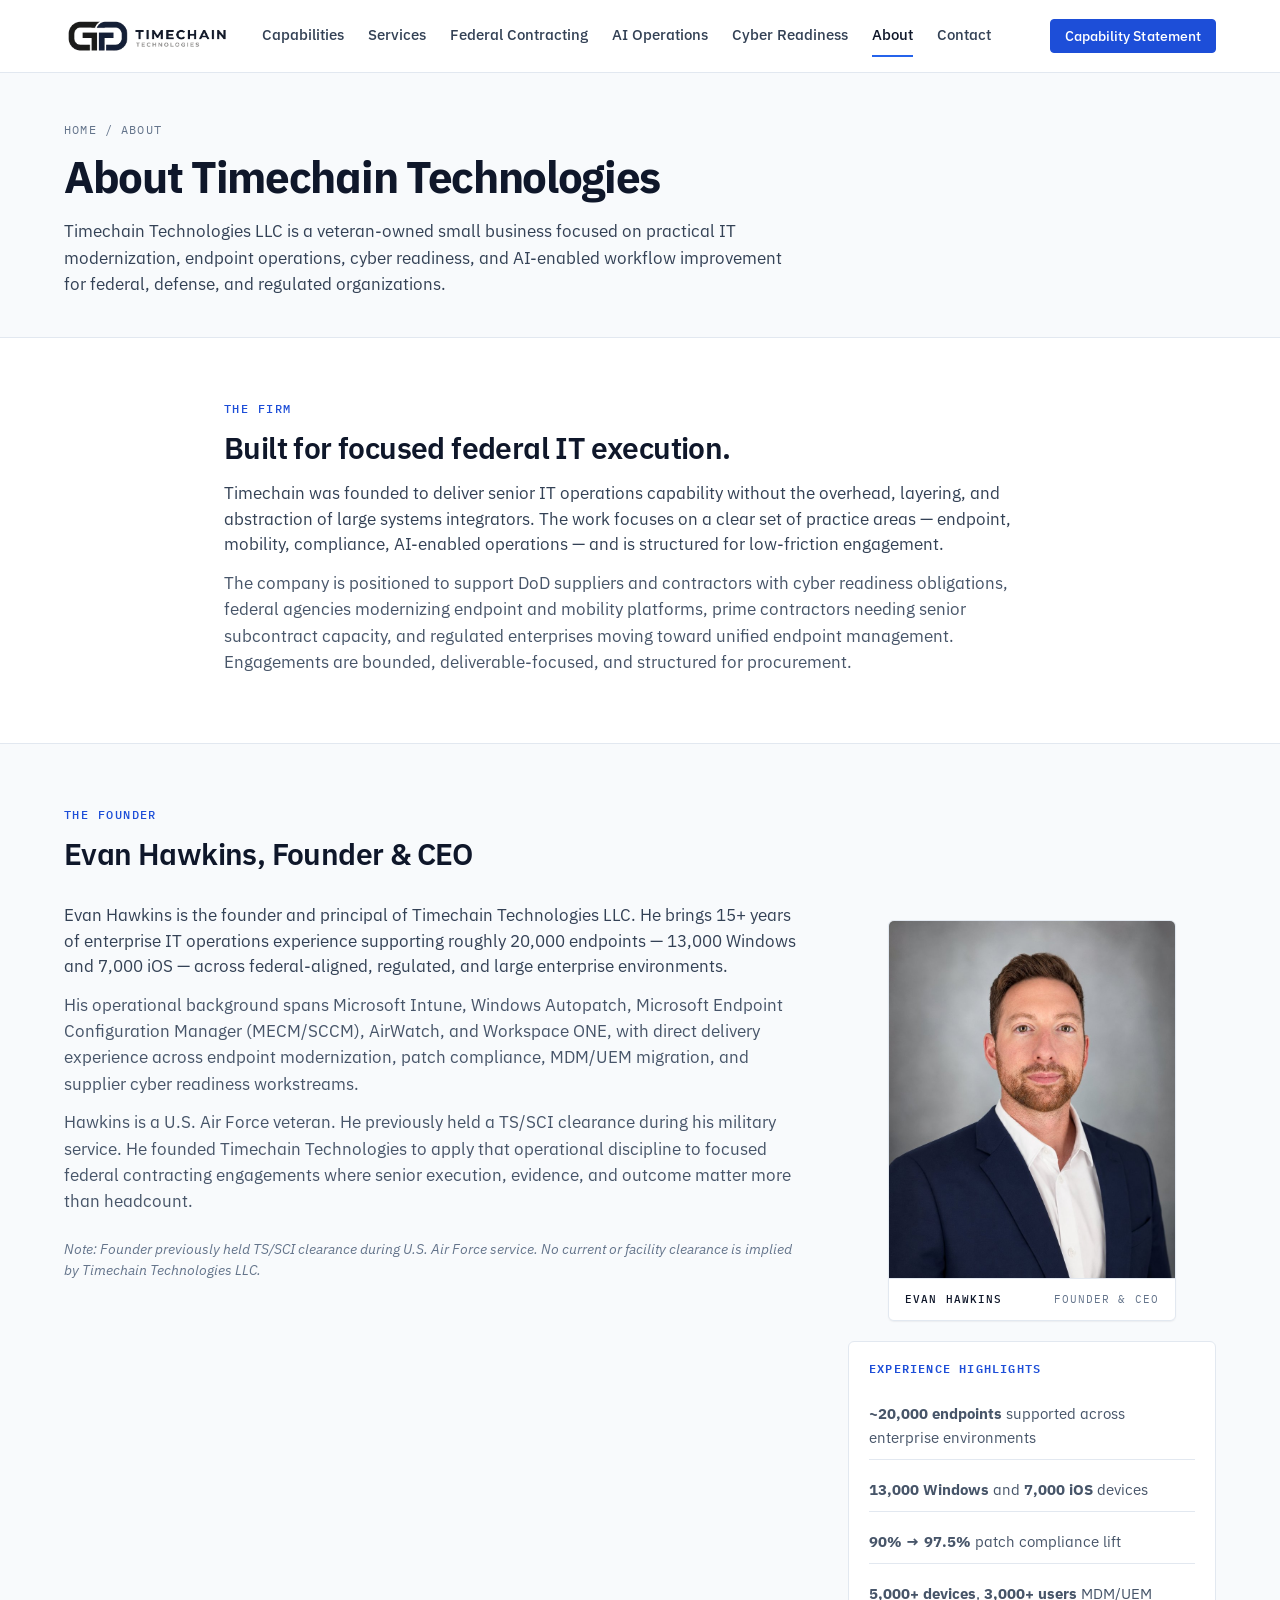
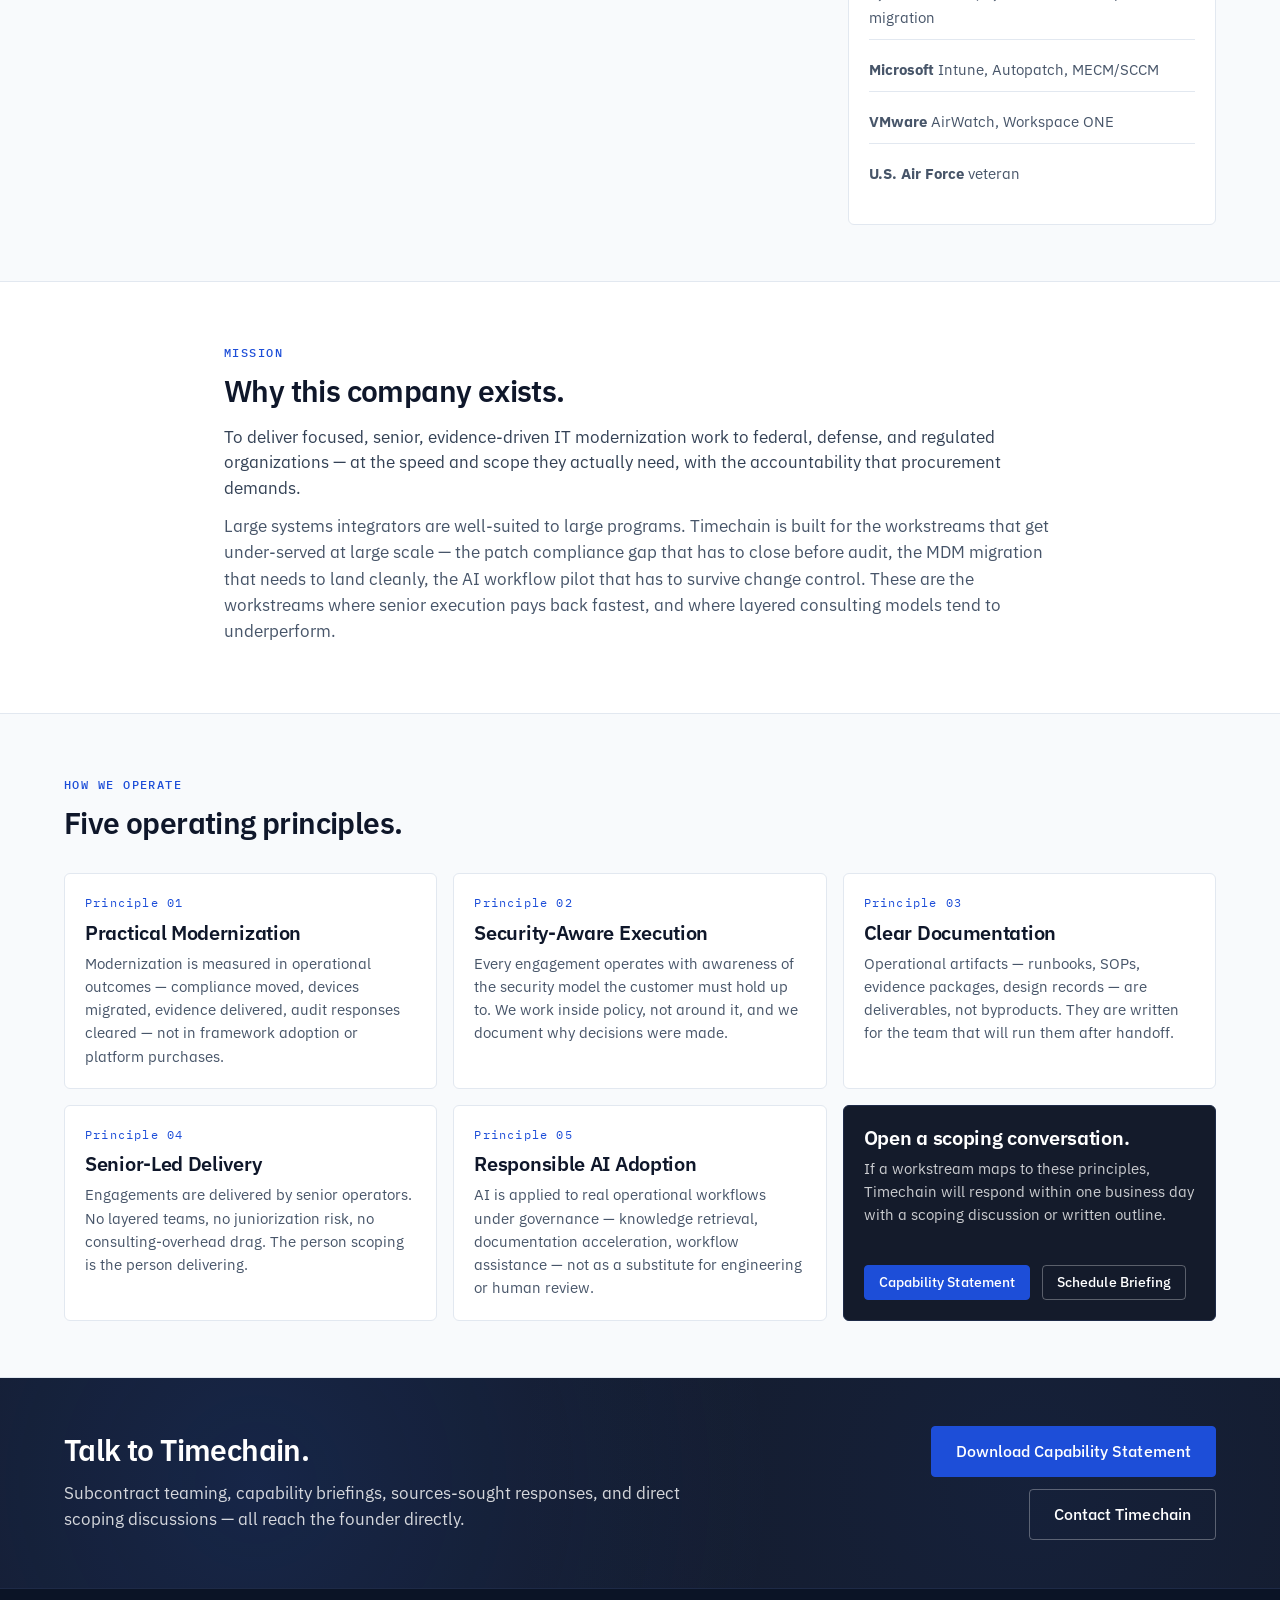
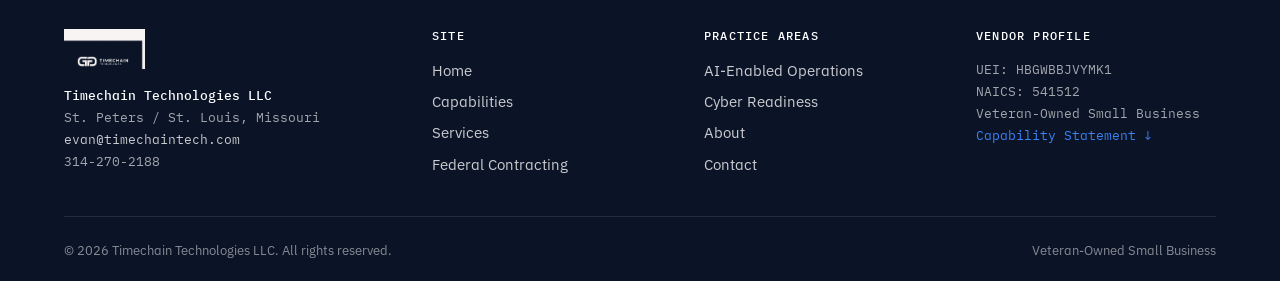
==== commit f5cabbf8: "Add files via upload" ====
--- a/about.html
+++ b/about.html
@@ -1,209 +1,193 @@
-<!DOCTYPE html>
+<!doctype html>
 <html lang="en">
 <head>
-    <meta charset="UTF-8">
-    <meta name="viewport" content="width=device-width, initial-scale=1.0">
-    <title>About - TimeChainTech</title>
-    <meta name="description" content="Learn about TimeChainTech's mission to build blockchain solutions on Bitcoin and Solana infrastructure.">
-    <link rel="canonical" href="https://timechaintech.com/about">
-    <link rel="icon" type="image/svg+xml" href="data:image/svg+xml,%3Csvg xmlns='http://www.w3.org/2000/svg' viewBox='0 0 32 32'%3E%3Crect fill='%231a1a1a' width='32' height='32' rx='6'/%3E%3Crect fill='%23f7931a' x='4' y='4' width='8' height='8' rx='2'/%3E%3Crect fill='%23f7931a' x='20' y='4' width='8' height='8' rx='2'/%3E%3Crect fill='%23f7931a' x='12' y='20' width='8' height='8' rx='2'/%3E%3C/svg%3E">
-    <link rel="preconnect" href="https://fonts.googleapis.com">
-    <link rel="preconnect" href="https://fonts.gstatic.com" crossorigin>
-    <link href="https://fonts.googleapis.com/css2?family=Playfair+Display:wght@400;500;600;700&family=JetBrains+Mono:wght@400;500&display=swap" rel="stylesheet">
-    <link rel="stylesheet" href="styles.css">
-    <style>
-        .about-hero { padding: 140px 0 80px; text-align: center; }
-        .about-hero .section-title { margin-bottom: 1rem; }
-        .about-tagline { color: var(--gray-300); font-size: 1.1rem; max-width: 600px; margin: 0 auto; }
-        .about-section { padding: 4rem 0; }
-        .mission-card { padding: 2.5rem; max-width: 800px; margin: 0 auto; }
-        .mission-card p { color: var(--gray-200); line-height: 1.8; margin-bottom: 1.5rem; }
-        .mission-card p:last-child { margin-bottom: 0; }
-        .team-section { padding: 4rem 0; }
-        .team-grid { display: grid; grid-template-columns: repeat(auto-fit, minmax(280px, 1fr)); gap: 2rem; max-width: 700px; margin: 2rem auto 0; }
-        .team-card { padding: 2rem; text-align: center; }
-        .team-avatar { width: 70px; height: 70px; background: linear-gradient(135deg, var(--bitcoin), var(--solana)); border-radius: 50%; display: flex; align-items: center; justify-content: center; margin: 0 auto 1.5rem; font-family: var(--font-display); font-size: 1.5rem; color: var(--white); }
-        .team-name { font-size: 1.2rem; font-weight: 700; margin-bottom: 0.5rem; }
-        .team-role { font-size: 0.75rem; color: var(--bitcoin); letter-spacing: 1px; text-transform: uppercase; margin-bottom: 1rem; }
-        .team-bio { color: var(--gray-300); font-size: 0.9rem; line-height: 1.6; }
-        .cta-section { padding: 4rem 0; text-align: center; }
-        .cta-section .section-title { margin-bottom: 1.5rem; }
-        .cta-buttons { display: flex; gap: 1rem; justify-content: center; flex-wrap: wrap; }
-    </style>
+  <meta charset="utf-8">
+  <meta name="viewport" content="width=device-width, initial-scale=1">
+  <title>About · Timechain Technologies</title>
+  <meta name="description" content="Timechain Technologies LLC is a veteran-owned IT modernization firm founded by Evan Hawkins, a U.S. Air Force veteran with 15+ years of enterprise IT operations experience.">
+  <meta name="theme-color" content="#141B2B">
+  <link rel="icon" type="image/png" href="assets/img/logo-icon.png">
+  <link rel="preconnect" href="https://fonts.googleapis.com">
+  <link rel="preconnect" href="https://fonts.gstatic.com" crossorigin>
+  <link href="https://fonts.googleapis.com/css2?family=IBM+Plex+Mono:wght@400;500&family=IBM+Plex+Sans:wght@400;500;600;700&display=swap" rel="stylesheet">
+  <link rel="stylesheet" href="assets/css/site.css">
 </head>
 <body>
-    <nav class="nav" role="navigation" aria-label="Main navigation">
-        <div class="nav-container">
-            <a href="index.html" class="logo" aria-label="TimeChainTech - Home">
-                <span class="logo-bracket">[</span>
-                <span class="logo-text">TimeChainTech</span>
-                <span class="logo-bracket">]</span>
-            </a>
-            <div class="nav-links" role="menubar">
-                <a href="index.html" class="nav-link" role="menuitem">HOME</a>
-                <a href="about.html" class="nav-link active" role="menuitem" aria-current="page">ABOUT</a>
-                <a href="solutions.html" class="nav-link" role="menuitem">SOLUTIONS</a>
-                <a href="requests.html" class="nav-link" role="menuitem">REQUESTS</a>
-                <a href="contact.html" class="nav-link" role="menuitem">CONTACT</a>
-            </div>
+
+<header class="topbar">
+  <div class="container topbar__inner">
+    <a href="index.html" class="topbar__brand" aria-label="Timechain Technologies — Home"><img src="assets/img/logo-horizontal.png" alt="Timechain Technologies"></a>
+    <nav class="topbar__nav" aria-label="Primary">
+      <a href="capabilities.html">Capabilities</a>
+      <a href="services.html">Services</a>
+      <a href="federal-contracting.html">Federal Contracting</a>
+      <a href="ai-operations.html">AI Operations</a>
+      <a href="cmmc-cyber-readiness.html">Cyber Readiness</a>
+      <a href="about.html">About</a>
+      <a href="contact.html">Contact</a>
+    </nav>
+    <div class="topbar__cta"><a href="assets/pdf/timechain-capability-statement.pdf" class="btn btn--primary btn--sm" download>Capability Statement</a></div>
+    <button class="topbar__burger" aria-label="Toggle navigation" aria-expanded="false">☰ Menu</button>
+  </div>
+</header>
+
+<section class="pagehead">
+  <div class="container">
+    <div class="pagehead__breadcrumb"><a href="index.html">Home</a><span>/</span>About</div>
+    <h1>About Timechain Technologies</h1>
+    <p>Timechain Technologies LLC is a veteran-owned small business focused on practical IT modernization, endpoint operations, cyber readiness, and AI-enabled workflow improvement for federal, defense, and regulated organizations.</p>
+  </div>
+</section>
+
+<section class="section">
+  <div class="container container--narrow">
+    <span class="eyebrow">The firm</span>
+    <h2>Built for focused federal IT execution.</h2>
+    <p class="lead">Timechain was founded to deliver senior IT operations capability without the overhead, layering, and abstraction of large systems integrators. The work focuses on a clear set of practice areas — endpoint, mobility, compliance, AI-enabled operations — and is structured for low-friction engagement.</p>
+    <p>The company is positioned to support DoD suppliers and contractors with cyber readiness obligations, federal agencies modernizing endpoint and mobility platforms, prime contractors needing senior subcontract capacity, and regulated enterprises moving toward unified endpoint management. Engagements are bounded, deliverable-focused, and structured for procurement.</p>
+  </div>
+</section>
+
+<section class="section section--subtle">
+  <div class="container">
+    <div class="section-head">
+      <span class="eyebrow">The founder</span>
+      <h2>Evan Hawkins, Founder &amp; CEO</h2>
+    </div>
+    <div style="display: grid; grid-template-columns: 2fr 1fr; gap: var(--sp-12); align-items: start;" class="founder-grid">
+      <div>
+        <p class="lead">Evan Hawkins is the founder and principal of Timechain Technologies LLC. He brings 15+ years of enterprise IT operations experience supporting roughly 20,000 endpoints — 13,000 Windows and 7,000 iOS — across federal-aligned, regulated, and large enterprise environments.</p>
+        <p>His operational background spans Microsoft Intune, Windows Autopatch, Microsoft Endpoint Configuration Manager (MECM/SCCM), AirWatch, and Workspace ONE, with direct delivery experience across endpoint modernization, patch compliance, MDM/UEM migration, and supplier cyber readiness workstreams.</p>
+        <p>Hawkins is a U.S. Air Force veteran. He previously held a TS/SCI clearance during his military service. He founded Timechain Technologies to apply that operational discipline to focused federal contracting engagements where senior execution, evidence, and outcome matter more than headcount.</p>
+        <p style="font-size: 0.875rem; color: var(--steel-500); margin-top: var(--sp-6);"><em>Note: Founder previously held TS/SCI clearance during U.S. Air Force service. No current or facility clearance is implied by Timechain Technologies LLC.</em></p>
+      </div>
+      <div>
+        <figure class="founder-portrait">
+          <img src="assets/img/evan-hawkins.jpg" alt="Evan Hawkins, Founder and CEO of Timechain Technologies" width="800" height="999" loading="lazy">
+          <figcaption class="founder-portrait__caption">
+            <strong>Evan Hawkins</strong>
+            <span>Founder &amp; CEO</span>
+          </figcaption>
+        </figure>
+        <div class="card">
+          <h4 style="margin-bottom: var(--sp-4); font-family: var(--ff-mono); font-size: 0.75rem; letter-spacing: 0.1em; text-transform: uppercase; color: var(--accent-600);">Experience Highlights</h4>
+          <ul style="list-style: none; padding: 0; margin: 0;">
+            <li style="padding: 0.625rem 0; border-bottom: 1px solid var(--border); font-size: 0.9375rem;"><strong>~20,000 endpoints</strong> supported across enterprise environments</li>
+            <li style="padding: 0.625rem 0; border-bottom: 1px solid var(--border); font-size: 0.9375rem;"><strong>13,000 Windows</strong> and <strong>7,000 iOS</strong> devices</li>
+            <li style="padding: 0.625rem 0; border-bottom: 1px solid var(--border); font-size: 0.9375rem;"><strong>90% → 97.5%</strong> patch compliance lift</li>
+            <li style="padding: 0.625rem 0; border-bottom: 1px solid var(--border); font-size: 0.9375rem;"><strong>5,000+ devices</strong>, <strong>3,000+ users</strong> MDM/UEM migration</li>
+            <li style="padding: 0.625rem 0; border-bottom: 1px solid var(--border); font-size: 0.9375rem;"><strong>Microsoft</strong> Intune, Autopatch, MECM/SCCM</li>
+            <li style="padding: 0.625rem 0; border-bottom: 1px solid var(--border); font-size: 0.9375rem;"><strong>VMware</strong> AirWatch, Workspace ONE</li>
+            <li style="padding: 0.625rem 0; font-size: 0.9375rem;"><strong>U.S. Air Force</strong> veteran</li>
+          </ul>
         </div>
-    </nav>
+      </div>
+    </div>
+  </div>
+</section>
 
-    <!-- Art Nouveau Decorative SVG -->
-    <svg class="nouveau-decoration" aria-hidden="true" viewBox="0 0 1440 200" preserveAspectRatio="none">
-        <path class="nouveau-curve" d="M0,100 Q360,0 720,100 T1440,100" fill="none" stroke="url(#goldGradient)" stroke-width="1"/>
-        <path class="nouveau-curve delay" d="M0,120 Q360,20 720,120 T1440,120" fill="none" stroke="url(#tealGradient)" stroke-width="0.5"/>
-        <defs>
-            <linearGradient id="goldGradient" x1="0%" y1="0%" x2="100%" y2="0%">
-                <stop offset="0%" style="stop-color:#D4AF37;stop-opacity:0.3"/>
-                <stop offset="50%" style="stop-color:#F4D03F;stop-opacity:0.6"/>
-                <stop offset="100%" style="stop-color:#D4AF37;stop-opacity:0.3"/>
-            </linearGradient>
-            <linearGradient id="tealGradient" x1="0%" y1="0%" x2="100%" y2="0%">
-                <stop offset="0%" style="stop-color:#2DD4BF;stop-opacity:0.2"/>
-                <stop offset="50%" style="stop-color:#5EEAD4;stop-opacity:0.4"/>
-                <stop offset="100%" style="stop-color:#2DD4BF;stop-opacity:0.2"/>
-            </linearGradient>
-        </defs>
-    </svg>
+<style>@media (max-width: 800px) { .founder-grid { grid-template-columns: 1fr !important; } }</style>
 
-    <main id="main-content" role="main">
-        <section class="about-hero">
-            <div class="container">
-                <div class="section-header">
-                    <span class="section-flourish" aria-hidden="true">❧</span>
-                    <h1 class="section-title">About <span class="gradient-text">TimeChainTech</span></h1>
-                    <span class="section-flourish flipped" aria-hidden="true">❧</span>
-                </div>
-                <p class="about-tagline">Building blockchain infrastructure that leverages the original timechain vision for self-organizing, cryptographically secured systems.</p>
-            </div>
-        </section>
+<section class="section">
+  <div class="container container--narrow">
+    <span class="eyebrow">Mission</span>
+    <h2>Why this company exists.</h2>
+    <p class="lead">To deliver focused, senior, evidence-driven IT modernization work to federal, defense, and regulated organizations — at the speed and scope they actually need, with the accountability that procurement demands.</p>
+    <p>Large systems integrators are well-suited to large programs. Timechain is built for the workstreams that get under-served at large scale — the patch compliance gap that has to close before audit, the MDM migration that needs to land cleanly, the AI workflow pilot that has to survive change control. These are the workstreams where senior execution pays back fastest, and where layered consulting models tend to underperform.</p>
+  </div>
+</section>
 
-        <section class="about-section">
-            <div class="container">
-                <div class="nouveau-card mission-card">
-                    <div class="card-frame" aria-hidden="true">
-                        <span class="frame-corner tl"></span>
-                        <span class="frame-corner tr"></span>
-                        <span class="frame-corner bl"></span>
-                        <span class="frame-corner br"></span>
-                        <span class="frame-edge top"></span>
-                        <span class="frame-edge bottom"></span>
-                        <span class="frame-edge left"></span>
-                        <span class="frame-edge right"></span>
-                    </div>
-                    <p>In Satoshi Nakamoto's original whitepaper, Bitcoin was referred to as a <strong>timechain</strong> - a chain of timestamped blocks creating an immutable historical record. TimeChainTech builds on this foundational insight.</p>
-                    <p>We engineer solutions that leverage blockchains for what they truly are: self-organizing, cryptographically secured databases that establish consensus across untrusted networks. No central authority. No single point of failure. Just mathematics, incentives, and consensus.</p>
-                    <p>Our approach combines Bitcoin's maximum security with Solana's high throughput - choosing the right chain for each use case. We build composable primitives, not monoliths, creating infrastructure that serves as building blocks for future innovation.</p>
-                </div>
-            </div>
-        </section>
+<section class="section section--subtle">
+  <div class="container">
+    <div class="section-head">
+      <span class="eyebrow">How we operate</span>
+      <h2>Five operating principles.</h2>
+    </div>
+    <div class="cards cards--3">
+      <div class="card">
+        <div class="card__num">Principle 01</div>
+        <h3>Practical Modernization</h3>
+        <p>Modernization is measured in operational outcomes — compliance moved, devices migrated, evidence delivered, audit responses cleared — not in framework adoption or platform purchases.</p>
+      </div>
+      <div class="card">
+        <div class="card__num">Principle 02</div>
+        <h3>Security-Aware Execution</h3>
+        <p>Every engagement operates with awareness of the security model the customer must hold up to. We work inside policy, not around it, and we document why decisions were made.</p>
+      </div>
+      <div class="card">
+        <div class="card__num">Principle 03</div>
+        <h3>Clear Documentation</h3>
+        <p>Operational artifacts — runbooks, SOPs, evidence packages, design records — are deliverables, not byproducts. They are written for the team that will run them after handoff.</p>
+      </div>
+      <div class="card">
+        <div class="card__num">Principle 04</div>
+        <h3>Senior-Led Delivery</h3>
+        <p>Engagements are delivered by senior operators. No layered teams, no juniorization risk, no consulting-overhead drag. The person scoping is the person delivering.</p>
+      </div>
+      <div class="card">
+        <div class="card__num">Principle 05</div>
+        <h3>Responsible AI Adoption</h3>
+        <p>AI is applied to real operational workflows under governance — knowledge retrieval, documentation acceleration, workflow assistance — not as a substitute for engineering or human review.</p>
+      </div>
+      <div class="card card--inverse" style="display: flex; flex-direction: column; justify-content: space-between;">
+        <div>
+          <h3>Open a scoping conversation.</h3>
+          <p>If a workstream maps to these principles, Timechain will respond within one business day with a scoping discussion or written outline.</p>
+        </div>
+        <div style="margin-top: var(--sp-5); display: flex; gap: var(--sp-3); flex-wrap: wrap;">
+          <a href="assets/pdf/timechain-capability-statement.pdf" class="btn btn--primary btn--sm" download>Capability Statement</a>
+          <a href="contact.html" class="btn btn--on-dark btn--sm">Schedule Briefing</a>
+        </div>
+      </div>
+    </div>
+  </div>
+</section>
 
-        <section class="team-section">
-            <div class="container">
-                <div class="section-header">
-                    <span class="section-flourish" aria-hidden="true">❧</span>
-                    <h2 class="section-title">The Team</h2>
-                    <span class="section-flourish flipped" aria-hidden="true">❧</span>
-                </div>
-                <div class="team-grid">
-                    <article class="nouveau-card team-card">
-                        <div class="card-frame" aria-hidden="true">
-                            <span class="frame-corner tl"></span>
-                            <span class="frame-corner tr"></span>
-                            <span class="frame-corner bl"></span>
-                            <span class="frame-corner br"></span>
-                            <span class="frame-edge top"></span>
-                            <span class="frame-edge bottom"></span>
-                            <span class="frame-edge left"></span>
-                            <span class="frame-edge right"></span>
-                        </div>
-                        <div class="team-avatar">EH</div>
-                        <h3 class="team-name">Evan Hawkins</h3>
-                        <div class="team-role">Founder & CEO</div>
-                        <p class="team-bio">Visionary entrepreneur building at the intersection of blockchain technology and internet capital markets.</p>
-                    </article>
-                    <article class="nouveau-card team-card">
-                        <div class="card-frame" aria-hidden="true">
-                            <span class="frame-corner tl"></span>
-                            <span class="frame-corner tr"></span>
-                            <span class="frame-corner bl"></span>
-                            <span class="frame-corner br"></span>
-                            <span class="frame-edge top"></span>
-                            <span class="frame-edge bottom"></span>
-                            <span class="frame-edge left"></span>
-                            <span class="frame-edge right"></span>
-                        </div>
-                        <div class="team-avatar">CO</div>
-                        <h3 class="team-name">Claude Opus 4.5</h3>
-                        <div class="team-role">CTO & Software Engineer</div>
-                        <p class="team-bio">AI-powered technical leadership handling architecture, development, and engineering for blockchain infrastructure.</p>
-                    </article>
-                </div>
-            </div>
-        </section>
+<section class="cta-banner">
+  <div class="container cta-banner__inner">
+    <div>
+      <h2>Talk to Timechain.</h2>
+      <p>Subcontract teaming, capability briefings, sources-sought responses, and direct scoping discussions — all reach the founder directly.</p>
+    </div>
+    <div class="cta-banner__actions">
+      <a href="assets/pdf/timechain-capability-statement.pdf" class="btn btn--primary btn--lg" download>Download Capability Statement</a>
+      <a href="contact.html" class="btn btn--on-dark btn--lg">Contact Timechain</a>
+    </div>
+  </div>
+</section>
 
-        <section class="cta-section">
-            <div class="container">
-                <div class="section-header">
-                    <span class="section-flourish" aria-hidden="true">❧</span>
-                    <h2 class="section-title">Ready to <span class="gradient-text">Build</span>?</h2>
-                    <span class="section-flourish flipped" aria-hidden="true">❧</span>
-                </div>
-                <div class="cta-buttons">
-                    <a href="contact.html" class="btn btn-primary">
-                        <span class="btn-text">GET IN TOUCH</span>
-                        <span class="btn-arrow">-></span>
-                    </a>
-                    <a href="solutions.html" class="btn btn-secondary">
-                        <span class="btn-text">VIEW SOLUTIONS</span>
-                    </a>
-                </div>
-            </div>
-        </section>
-    </main>
+<footer class="footer">
+  <div class="container">
+    <div class="footer__grid">
+      <div>
+        <img src="assets/img/logo-horizontal-light.png" alt="Timechain Technologies">
+        <div class="footer__meta">
+          <strong>Timechain Technologies LLC</strong><br>
+          St. Peters / St. Louis, Missouri<br>
+          <a href="mailto:evan@timechaintech.com">evan@timechaintech.com</a><br>
+          314-270-2188
+        </div>
+      </div>
+      <div><h4>Site</h4><ul>
+        <li><a href="index.html">Home</a></li>
+        <li><a href="capabilities.html">Capabilities</a></li>
+        <li><a href="services.html">Services</a></li>
+        <li><a href="federal-contracting.html">Federal Contracting</a></li>
+      </ul></div>
+      <div><h4>Practice areas</h4><ul>
+        <li><a href="ai-operations.html">AI-Enabled Operations</a></li>
+        <li><a href="cmmc-cyber-readiness.html">Cyber Readiness</a></li>
+        <li><a href="about.html">About</a></li>
+        <li><a href="contact.html">Contact</a></li>
+      </ul></div>
+      <div><h4>Vendor profile</h4><div class="footer__meta">
+        UEI: HBGWBBJVYMK1<br>NAICS: 541512<br>Veteran-Owned Small Business<br>        <a href="assets/pdf/timechain-capability-statement.pdf" download style="color: var(--accent-400);">Capability Statement ↓</a>
+      </div></div>
+    </div>
+    <div class="footer__bar"><div>© 2026 Timechain Technologies LLC. All rights reserved.</div><div>Veteran-Owned Small Business</div></div>
+  </div>
+</footer>
 
-    <!-- Footer Ornament -->
-    <div class="footer-ornament" aria-hidden="true">
-        <svg viewBox="0 0 200 50" preserveAspectRatio="xMidYMid meet">
-            <path d="M0,25 Q50,0 100,25 T200,25" fill="none" stroke="url(#footerGold)" stroke-width="1"/>
-            <circle cx="100" cy="25" r="4" fill="var(--gold)" opacity="0.6"/>
-            <circle cx="60" cy="20" r="2" fill="var(--teal)" opacity="0.4"/>
-            <circle cx="140" cy="20" r="2" fill="var(--teal)" opacity="0.4"/>
-            <defs>
-                <linearGradient id="footerGold" x1="0%" y1="0%" x2="100%" y2="0%">
-                    <stop offset="0%" style="stop-color:#D4AF37;stop-opacity:0"/>
-                    <stop offset="50%" style="stop-color:#D4AF37;stop-opacity:0.6"/>
-                    <stop offset="100%" style="stop-color:#D4AF37;stop-opacity:0"/>
-                </linearGradient>
-            </defs>
-        </svg>
-    </div>
-
-    <footer class="footer" role="contentinfo">
-        <div class="container">
-            <div class="footer-content">
-                <div class="footer-left">
-                    <div class="footer-logo">
-                        <span class="logo-bracket">[</span>
-                        <span class="logo-text">TimeChainTech</span>
-                        <span class="logo-bracket">]</span>
-                    </div>
-                    <p class="footer-tagline">Building on the timechain.</p>
-                </div>
-                <nav class="footer-links" aria-label="Footer navigation">
-                    <a href="index.html">Home</a>
-                    <a href="about.html">About</a>
-                    <a href="solutions.html">Solutions</a>
-                    <a href="contact.html">Contact</a>
-                </nav>
-            </div>
-            <div class="footer-bottom">
-                <p>&copy; 2025 TimeChainTech</p>
-            </div>
-        </div>
-    </footer>
-
-    <script src="script.js"></script>
+<script src="assets/js/site.js"></script>
 </body>
 </html>
--- a/assets/css/site.css
+++ b/assets/css/site.css
@@ -0,0 +1,967 @@
+/* =========================================================================
+   Timechain Technologies — site.css
+   Refined institutional design system. Federal-appropriate, restrained.
+   ========================================================================= */
+
+/* ---------- Reset + base ---------- */
+*, *::before, *::after { box-sizing: border-box; }
+html { -webkit-text-size-adjust: 100%; scroll-behavior: smooth; }
+body { margin: 0; }
+img, svg { display: block; max-width: 100%; height: auto; }
+button { font: inherit; cursor: pointer; }
+a { color: inherit; text-decoration: none; }
+
+/* ---------- Design tokens ---------- */
+:root {
+  /* Brand */
+  --navy-900: #0B1426;
+  --navy-800: #141B2B;       /* logo panel */
+  --navy-700: #1E2A47;
+  --navy-600: #2A3960;
+
+  --charcoal: #1A1A1A;
+  --ink-900:  #0F172A;
+
+  /* Neutrals */
+  --steel-700: #334155;
+  --steel-600: #475569;       /* body */
+  --steel-500: #64748B;
+  --steel-400: #94A3B8;
+  --steel-300: #CBD5E1;
+  --steel-200: #E2E8F0;       /* borders */
+  --steel-100: #F1F5F9;
+  --steel-50:  #F8FAFC;
+
+  --paper:     #FAFBFC;
+  --white:     #FFFFFF;
+
+  /* Accent — controlled electric blue */
+  --accent-600: #1D4ED8;
+  --accent-500: #2563EB;
+  --accent-400: #3B82F6;
+  --accent-tint: #EFF6FF;
+
+  /* Semantic */
+  --bg:           var(--white);
+  --bg-subtle:    var(--steel-50);
+  --bg-inverse:   var(--navy-800);
+  --text:         var(--ink-900);
+  --text-muted:   var(--steel-600);
+  --text-soft:    var(--steel-500);
+  --text-inverse: var(--white);
+  --border:       var(--steel-200);
+  --border-strong:var(--steel-300);
+
+  /* Typography */
+  --ff-sans: 'IBM Plex Sans', -apple-system, BlinkMacSystemFont, 'Segoe UI', Roboto, 'Helvetica Neue', Arial, sans-serif;
+  --ff-mono: 'IBM Plex Mono', ui-monospace, SFMono-Regular, 'Cascadia Mono', 'Roboto Mono', Menlo, Consolas, monospace;
+
+  /* Spacing scale (4px base) */
+  --sp-1: 0.25rem;
+  --sp-2: 0.5rem;
+  --sp-3: 0.75rem;
+  --sp-4: 1rem;
+  --sp-5: 1.25rem;
+  --sp-6: 1.5rem;
+  --sp-8: 2rem;
+  --sp-10: 2.5rem;
+  --sp-12: 3rem;
+  --sp-16: 4rem;
+  --sp-20: 5rem;
+  --sp-24: 6rem;
+
+  /* Layout */
+  --container-max: 1200px;
+  --container-pad: 1.5rem;
+  --section-py: 3.5rem;
+
+  /* Effects */
+  --shadow-sm: 0 1px 2px rgba(15, 23, 42, 0.04), 0 1px 1px rgba(15, 23, 42, 0.02);
+  --shadow-md: 0 4px 12px rgba(15, 23, 42, 0.06), 0 1px 2px rgba(15, 23, 42, 0.04);
+  --shadow-lg: 0 10px 30px rgba(15, 23, 42, 0.08), 0 4px 8px rgba(15, 23, 42, 0.04);
+
+  --radius-sm: 2px;
+  --radius:    4px;
+  --radius-lg: 6px;
+}
+
+/* ---------- Body baseline ---------- */
+body {
+  font-family: var(--ff-sans);
+  font-size: 17px;
+  line-height: 1.55;
+  color: var(--text);
+  background: var(--bg);
+  font-feature-settings: "ss01", "cv02", "cv11";
+  -webkit-font-smoothing: antialiased;
+  -moz-osx-font-smoothing: grayscale;
+}
+
+/* ---------- Typography ---------- */
+h1, h2, h3, h4, h5 {
+  margin: 0 0 var(--sp-4);
+  color: var(--ink-900);
+  font-weight: 600;
+  letter-spacing: -0.02em;
+  line-height: 1.15;
+}
+h1 { font-size: clamp(1.75rem, 4vw, 2.75rem); font-weight: 700; letter-spacing: -0.03em; }
+h2 { font-size: clamp(1.5rem, 2.5vw, 1.875rem); }
+h3 { font-size: 1.25rem; letter-spacing: -0.015em; }
+h4 { font-size: 1.0625rem; }
+h5 { font-size: 0.9375rem; }
+p  { margin: 0 0 var(--sp-3); color: var(--text-muted); }
+p.lead { font-size: 1.0625rem; line-height: 1.5; color: var(--steel-700); }
+
+a.link {
+  color: var(--accent-600);
+  border-bottom: 1px solid transparent;
+  transition: border-color 120ms ease;
+}
+a.link:hover { border-color: var(--accent-500); }
+
+ul, ol { margin: 0 0 var(--sp-4); padding-left: 1.25rem; color: var(--text-muted); }
+ul li, ol li { margin-bottom: var(--sp-2); }
+
+/* Eyebrow label */
+.eyebrow {
+  display: inline-block;
+  font-family: var(--ff-mono);
+  font-size: 0.75rem;
+  font-weight: 500;
+  letter-spacing: 0.12em;
+  text-transform: uppercase;
+  color: var(--accent-600);
+  margin-bottom: var(--sp-3);
+}
+.eyebrow--muted { color: var(--steel-500); }
+
+/* Mono text utility */
+.mono { font-family: var(--ff-mono); font-size: 0.875em; letter-spacing: -0.01em; }
+
+/* ---------- Layout ---------- */
+.container {
+  width: 100%;
+  max-width: var(--container-max);
+  margin: 0 auto;
+  padding: 0 var(--container-pad);
+}
+.container--narrow { max-width: 880px; }
+
+.section {
+  padding: var(--section-py) 0;
+  border-bottom: 1px solid var(--border);
+}
+.section--tight { padding: 3rem 0; }
+.section--subtle { background: var(--bg-subtle); }
+.section--ink { background: var(--navy-800); color: var(--text-inverse); }
+.section--ink h1, .section--ink h2, .section--ink h3 { color: var(--white); }
+.section--ink p { color: rgba(255, 255, 255, 0.78); }
+.section--no-divider { border-bottom: none; }
+
+.section-head { max-width: 720px; margin-bottom: var(--sp-8); }
+.section-head--centered { text-align: center; margin-left: auto; margin-right: auto; }
+.section-head h2 { margin-bottom: var(--sp-2); }
+
+/* ---------- Top navigation ---------- */
+.topbar {
+  position: sticky;
+  top: 0;
+  z-index: 100;
+  background: rgba(255, 255, 255, 0.92);
+  backdrop-filter: saturate(180%) blur(10px);
+  -webkit-backdrop-filter: saturate(180%) blur(10px);
+  border-bottom: 1px solid var(--border);
+}
+.topbar__inner {
+  display: flex;
+  align-items: center;
+  justify-content: space-between;
+  gap: var(--sp-8);
+  height: 72px;
+}
+.topbar__brand {
+  display: flex;
+  align-items: center;
+  gap: var(--sp-3);
+  flex-shrink: 0;
+}
+.topbar__brand img { height: 38px; width: auto; }
+.topbar__nav {
+  display: flex;
+  align-items: center;
+  gap: var(--sp-6);
+}
+.topbar__nav a {
+  font-size: 0.9375rem;
+  font-weight: 500;
+  color: var(--steel-700);
+  padding: var(--sp-2) 0;
+  border-bottom: 2px solid transparent;
+  transition: color 120ms ease, border-color 120ms ease;
+}
+.topbar__nav a:hover,
+.topbar__nav a.is-current {
+  color: var(--ink-900);
+  border-bottom-color: var(--accent-500);
+}
+.topbar__cta { margin-left: auto; }
+.topbar__burger {
+  display: none;
+  background: none;
+  border: 1px solid var(--border);
+  border-radius: var(--radius);
+  padding: 0.5rem 0.75rem;
+  color: var(--ink-900);
+  font-weight: 500;
+}
+
+@media (max-width: 960px) {
+  .topbar__nav, .topbar__cta { display: none; }
+  .topbar__burger { display: inline-block; }
+  .topbar.is-open .topbar__nav {
+    display: flex;
+    flex-direction: column;
+    align-items: flex-start;
+    position: absolute;
+    top: 72px; left: 0; right: 0;
+    background: var(--white);
+    padding: var(--sp-4) var(--container-pad) var(--sp-6);
+    border-bottom: 1px solid var(--border);
+    gap: var(--sp-2);
+  }
+  .topbar.is-open .topbar__nav a {
+    width: 100%;
+    padding: var(--sp-3) 0;
+    border-bottom: 1px solid var(--border);
+  }
+  .topbar.is-open .topbar__cta {
+    display: block;
+    margin: var(--sp-4) var(--container-pad) 0;
+    padding-bottom: var(--sp-4);
+  }
+}
+
+/* ---------- Buttons ---------- */
+.btn {
+  display: inline-flex;
+  align-items: center;
+  gap: var(--sp-2);
+  padding: 0.75rem 1.25rem;
+  font-family: var(--ff-sans);
+  font-size: 0.9375rem;
+  font-weight: 500;
+  letter-spacing: 0.005em;
+  line-height: 1.2;
+  border-radius: var(--radius);
+  border: 1px solid transparent;
+  transition: background 140ms ease, border-color 140ms ease, color 140ms ease, transform 100ms ease;
+  white-space: nowrap;
+  cursor: pointer;
+}
+.btn:active { transform: translateY(1px); }
+
+.btn--primary {
+  background: var(--accent-600);
+  color: var(--white);
+  border-color: var(--accent-600);
+}
+.btn--primary:hover { background: var(--navy-800); border-color: var(--navy-800); }
+
+.btn--secondary {
+  background: transparent;
+  color: var(--ink-900);
+  border-color: var(--border-strong);
+}
+.btn--secondary:hover { border-color: var(--ink-900); background: var(--bg-subtle); }
+
+.btn--ghost {
+  background: transparent;
+  color: var(--accent-600);
+  border-color: transparent;
+  padding-left: 0; padding-right: 0;
+}
+.btn--ghost:hover { color: var(--navy-800); }
+.btn--ghost::after { content: "→"; transition: transform 140ms ease; }
+.btn--ghost:hover::after { transform: translateX(3px); }
+
+.btn--on-dark {
+  border-color: rgba(255, 255, 255, 0.3);
+  color: var(--white);
+}
+.btn--on-dark:hover { background: var(--white); color: var(--navy-800); border-color: var(--white); }
+
+.btn--sm { padding: 0.5rem 0.875rem; font-size: 0.875rem; }
+.btn--lg { padding: 0.9375rem 1.5rem; font-size: 1rem; }
+
+.btn-group { display: flex; flex-wrap: wrap; gap: var(--sp-3); }
+
+/* ---------- Badges ---------- */
+.badge {
+  display: inline-flex;
+  align-items: center;
+  gap: var(--sp-2);
+  padding: 0.375rem 0.75rem;
+  font-family: var(--ff-mono);
+  font-size: 0.75rem;
+  font-weight: 500;
+  letter-spacing: 0.04em;
+  color: var(--steel-700);
+  background: var(--white);
+  border: 1px solid var(--border);
+  border-radius: var(--radius-sm);
+}
+.badge--accent {
+  color: var(--accent-600);
+  background: var(--accent-tint);
+  border-color: rgba(37, 99, 235, 0.18);
+}
+.badge--inverse {
+  background: rgba(255, 255, 255, 0.06);
+  border-color: rgba(255, 255, 255, 0.18);
+  color: rgba(255, 255, 255, 0.92);
+}
+.badge--dot::before {
+  content: "";
+  display: inline-block;
+  width: 6px; height: 6px;
+  border-radius: 50%;
+  background: var(--accent-500);
+}
+
+.badge-row {
+  display: flex;
+  flex-wrap: wrap;
+  gap: var(--sp-2);
+}
+
+/* ---------- Hero ---------- */
+.hero {
+  position: relative;
+  padding: 3.5rem 0 3rem;
+  background: linear-gradient(180deg, var(--white) 0%, var(--steel-50) 100%);
+  overflow: hidden;
+  border-bottom: 1px solid var(--border);
+}
+.hero__grid {
+  display: grid;
+  grid-template-columns: 1.15fr 1fr;
+  gap: var(--sp-10);
+  align-items: center;
+}
+.hero h1 { margin-bottom: var(--sp-4); }
+.hero .lead { margin-bottom: var(--sp-5); }
+.hero__badges { margin-bottom: var(--sp-5); }
+.hero__cta { margin-bottom: var(--sp-5); }
+.hero__meta {
+  display: flex;
+  gap: var(--sp-5);
+  flex-wrap: wrap;
+  padding-top: var(--sp-4);
+  border-top: 1px solid var(--border);
+  font-size: 0.875rem;
+  color: var(--steel-500);
+}
+.hero__meta strong { color: var(--ink-900); font-weight: 600; }
+
+.hero__visual {
+  position: relative;
+  aspect-ratio: 5 / 3.7;
+  background: var(--white);
+  border: 1px solid var(--border);
+  border-radius: var(--radius-lg);
+  padding: var(--sp-4);
+  box-shadow: var(--shadow-lg);
+}
+
+@media (max-width: 960px) {
+  .hero { padding: 2.5rem 0 2rem; }
+  .hero__grid { grid-template-columns: 1fr; gap: var(--sp-8); }
+  .hero__visual { aspect-ratio: 6 / 5; }
+}
+
+/* ---------- Trust strip ---------- */
+.trust-strip {
+  padding: 1.25rem 0;
+  background: var(--navy-800);
+  color: rgba(255, 255, 255, 0.86);
+  border-bottom: 1px solid var(--navy-700);
+}
+.trust-strip__items {
+  display: flex;
+  flex-wrap: wrap;
+  justify-content: center;
+  gap: var(--sp-2) var(--sp-6);
+  font-family: var(--ff-mono);
+  font-size: 0.8125rem;
+  letter-spacing: 0.08em;
+  text-transform: uppercase;
+}
+.trust-strip__items span { white-space: nowrap; }
+.trust-strip__items span + span::before {
+  content: "·";
+  margin-right: var(--sp-6);
+  color: var(--accent-400);
+  font-family: var(--ff-sans);
+  font-weight: 700;
+}
+@media (max-width: 720px) {
+  .trust-strip__items span + span::before { display: none; }
+}
+
+/* ---------- Cards ---------- */
+.cards {
+  display: grid;
+  gap: var(--sp-4);
+}
+.cards--2 { grid-template-columns: repeat(2, minmax(0, 1fr)); }
+.cards--3 { grid-template-columns: repeat(3, minmax(0, 1fr)); }
+.cards--4 { grid-template-columns: repeat(4, minmax(0, 1fr)); }
+.cards--5 { grid-template-columns: repeat(5, minmax(0, 1fr)); }
+.cards--6 { grid-template-columns: repeat(6, minmax(0, 1fr)); }
+
+@media (max-width: 1024px) {
+  .cards--4, .cards--5, .cards--6 { grid-template-columns: repeat(3, minmax(0, 1fr)); }
+}
+@media (max-width: 800px) {
+  .cards--3, .cards--4, .cards--5, .cards--6 { grid-template-columns: repeat(2, minmax(0, 1fr)); }
+}
+@media (max-width: 560px) {
+  .cards--2, .cards--3, .cards--4, .cards--5, .cards--6 { grid-template-columns: 1fr; }
+}
+
+.card {
+  background: var(--white);
+  border: 1px solid var(--border);
+  border-radius: var(--radius-lg);
+  padding: var(--sp-5);
+  transition: border-color 160ms ease, transform 160ms ease, box-shadow 160ms ease;
+}
+.card:hover {
+  border-color: var(--border-strong);
+  transform: translateY(-2px);
+  box-shadow: var(--shadow-md);
+}
+.card__num {
+  font-family: var(--ff-mono);
+  font-size: 0.75rem;
+  letter-spacing: 0.1em;
+  color: var(--accent-600);
+  margin-bottom: var(--sp-2);
+}
+.card h3 { margin-bottom: var(--sp-2); }
+.card p { margin-bottom: 0; font-size: 0.9375rem; }
+
+.card--subtle { background: var(--bg-subtle); border-color: var(--border); }
+.card--inverse {
+  background: var(--navy-800);
+  border-color: var(--navy-700);
+  color: var(--white);
+}
+.card--inverse h3 { color: var(--white); }
+.card--inverse p { color: rgba(255, 255, 255, 0.78); }
+.card--inverse:hover { border-color: var(--navy-600); }
+
+.card--accent-line { border-top: 3px solid var(--accent-500); border-top-left-radius: 0; border-top-right-radius: 0; }
+
+/* ---------- Stat blocks ---------- */
+.stats {
+  display: grid;
+  grid-template-columns: repeat(4, minmax(0, 1fr));
+  gap: var(--sp-6);
+}
+@media (max-width: 800px) { .stats { grid-template-columns: repeat(2, 1fr); } }
+@media (max-width: 480px) { .stats { grid-template-columns: 1fr; } }
+
+.stat {
+  border-left: 2px solid var(--accent-500);
+  padding-left: var(--sp-4);
+}
+.stat__num {
+  font-family: var(--ff-mono);
+  font-size: 2rem;
+  font-weight: 600;
+  color: var(--ink-900);
+  letter-spacing: -0.02em;
+  margin-bottom: var(--sp-1);
+  line-height: 1;
+}
+.stat__label {
+  font-size: 0.875rem;
+  color: var(--text-muted);
+  line-height: 1.4;
+}
+
+/* ---------- Vendor snapshot table ---------- */
+.snapshot {
+  background: var(--white);
+  border: 1px solid var(--border);
+  border-radius: var(--radius-lg);
+  overflow: hidden;
+}
+.snapshot__title {
+  padding: 0.875rem var(--sp-5);
+  background: var(--navy-800);
+  color: var(--white);
+  font-family: var(--ff-mono);
+  font-size: 0.8125rem;
+  letter-spacing: 0.1em;
+  text-transform: uppercase;
+  font-weight: 500;
+}
+.snapshot table {
+  width: 100%;
+  border-collapse: collapse;
+}
+.snapshot th, .snapshot td {
+  text-align: left;
+  padding: 0.625rem var(--sp-5);
+  border-bottom: 1px solid var(--border);
+  font-size: 0.9375rem;
+  vertical-align: top;
+}
+.snapshot tr:last-child th, .snapshot tr:last-child td { border-bottom: none; }
+.snapshot th {
+  width: 40%;
+  font-weight: 500;
+  color: var(--steel-500);
+  font-size: 0.8125rem;
+  letter-spacing: 0.04em;
+  text-transform: uppercase;
+  padding-top: 1rem;
+}
+.snapshot td { color: var(--ink-900); font-family: var(--ff-mono); font-size: 0.875rem; }
+.snapshot td.t-prose { font-family: var(--ff-sans); font-size: 0.9375rem; }
+
+@media (max-width: 560px) {
+  .snapshot th, .snapshot td { display: block; padding: 0.375rem var(--sp-5); }
+  .snapshot th { padding-top: 0.875rem; border-bottom: none; width: auto; }
+  .snapshot tr { border-bottom: 1px solid var(--border); display: block; }
+  .snapshot tr:last-child { border-bottom: none; }
+}
+
+/* ---------- CTA banner ---------- */
+.cta-banner {
+  background: var(--navy-800);
+  color: var(--white);
+  padding: var(--sp-12) 0;
+  border-bottom: 1px solid var(--navy-700);
+  position: relative;
+  overflow: hidden;
+}
+.cta-banner::before {
+  content: "";
+  position: absolute;
+  inset: 0;
+  background:
+    radial-gradient(circle at 20% 50%, rgba(37, 99, 235, 0.15), transparent 50%),
+    radial-gradient(circle at 80% 50%, rgba(37, 99, 235, 0.08), transparent 50%);
+  pointer-events: none;
+}
+.cta-banner__inner {
+  display: grid;
+  grid-template-columns: 1.5fr 1fr;
+  gap: var(--sp-10);
+  align-items: center;
+  position: relative;
+}
+.cta-banner h2 { color: var(--white); margin-bottom: var(--sp-3); }
+.cta-banner p { color: rgba(255, 255, 255, 0.82); margin-bottom: 0; }
+.cta-banner__actions { display: flex; gap: var(--sp-3); flex-wrap: wrap; justify-content: flex-end; }
+@media (max-width: 800px) {
+  .cta-banner__inner { grid-template-columns: 1fr; }
+  .cta-banner__actions { justify-content: flex-start; }
+}
+
+/* ---------- Service offering blocks ---------- */
+.offering {
+  background: var(--white);
+  border: 1px solid var(--border);
+  border-radius: var(--radius-lg);
+  padding: var(--sp-6);
+  display: grid;
+  grid-template-columns: 1fr 1.4fr;
+  gap: var(--sp-6);
+  margin-bottom: var(--sp-4);
+  transition: border-color 160ms ease, box-shadow 160ms ease;
+}
+.offering:hover { border-color: var(--border-strong); box-shadow: var(--shadow-md); }
+.offering__num {
+  font-family: var(--ff-mono);
+  font-size: 0.75rem;
+  letter-spacing: 0.1em;
+  color: var(--accent-600);
+  margin-bottom: var(--sp-2);
+}
+.offering h3 { margin-bottom: var(--sp-3); }
+.offering__outcome { font-size: 1.0625rem; color: var(--steel-700); margin-bottom: var(--sp-5); }
+.offering__meta { font-size: 0.875rem; }
+.offering__meta dt {
+  font-family: var(--ff-mono);
+  font-size: 0.6875rem;
+  letter-spacing: 0.1em;
+  text-transform: uppercase;
+  color: var(--accent-600);
+  margin-top: var(--sp-4);
+  margin-bottom: var(--sp-1);
+  font-weight: 500;
+}
+.offering__meta dt:first-child { margin-top: 0; }
+.offering__meta dd { margin: 0 0 var(--sp-3); color: var(--text-muted); }
+.offering__meta ul { margin: 0 0 var(--sp-3); padding-left: 1.125rem; }
+.offering__meta li { margin-bottom: 0.25rem; }
+.offering__cta { margin-top: var(--sp-5); }
+
+@media (max-width: 800px) {
+  .offering { grid-template-columns: 1fr; gap: var(--sp-5); padding: var(--sp-6); }
+}
+
+/* ---------- Capability detail blocks ---------- */
+.cap-detail {
+  padding: var(--sp-8) 0;
+  border-bottom: 1px solid var(--border);
+}
+.cap-detail:last-child { border-bottom: none; }
+.cap-detail__grid {
+  display: grid;
+  grid-template-columns: 1fr 2fr;
+  gap: var(--sp-8);
+}
+.cap-detail__num {
+  font-family: var(--ff-mono);
+  font-size: 0.875rem;
+  color: var(--accent-600);
+  letter-spacing: 0.08em;
+  margin-bottom: var(--sp-2);
+}
+.cap-detail h3 { margin-bottom: var(--sp-2); }
+.cap-detail__lead { color: var(--steel-700); }
+.cap-detail__list {
+  list-style: none;
+  padding: 0;
+  margin: 0;
+  display: grid;
+  grid-template-columns: 1fr 1fr;
+  gap: var(--sp-3) var(--sp-6);
+}
+.cap-detail__list li {
+  position: relative;
+  padding-left: 1.25rem;
+  font-size: 0.9375rem;
+  color: var(--text-muted);
+  margin-bottom: 0;
+}
+.cap-detail__list li::before {
+  content: "";
+  position: absolute;
+  left: 0; top: 0.6em;
+  width: 8px; height: 1px;
+  background: var(--accent-500);
+}
+@media (max-width: 800px) {
+  .cap-detail__grid { grid-template-columns: 1fr; gap: var(--sp-5); }
+  .cap-detail__list { grid-template-columns: 1fr; }
+}
+
+/* ---------- Page header (inner pages) ---------- */
+.pagehead {
+  padding: 3rem 0 2.5rem;
+  background: var(--bg-subtle);
+  border-bottom: 1px solid var(--border);
+}
+.pagehead__breadcrumb {
+  font-family: var(--ff-mono);
+  font-size: 0.75rem;
+  letter-spacing: 0.1em;
+  text-transform: uppercase;
+  color: var(--steel-500);
+  margin-bottom: var(--sp-3);
+}
+.pagehead__breadcrumb a { color: var(--steel-500); }
+.pagehead__breadcrumb a:hover { color: var(--accent-600); }
+.pagehead__breadcrumb span { margin: 0 var(--sp-2); }
+.pagehead h1 { margin-bottom: var(--sp-4); font-size: clamp(1.75rem, 4vw, 2.75rem); }
+.pagehead p { font-size: 1.0625rem; color: var(--steel-700); max-width: 720px; margin-bottom: 0; }
+
+/* ---------- Disclaimer / note blocks ---------- */
+.note {
+  border-left: 3px solid var(--accent-500);
+  background: var(--accent-tint);
+  padding: var(--sp-5) var(--sp-6);
+  border-radius: 0 var(--radius) var(--radius) 0;
+  margin: var(--sp-6) 0;
+}
+.note__label {
+  font-family: var(--ff-mono);
+  font-size: 0.75rem;
+  letter-spacing: 0.08em;
+  text-transform: uppercase;
+  color: var(--accent-600);
+  font-weight: 500;
+  margin-bottom: var(--sp-2);
+}
+.note p { color: var(--steel-700); margin-bottom: 0; font-size: 0.9375rem; }
+.note--warning { border-left-color: #B45309; background: #FEF3C7; }
+.note--warning .note__label { color: #92400E; }
+
+/* ---------- "What we don't do" list ---------- */
+.exclusions {
+  background: var(--bg-subtle);
+  border: 1px solid var(--border);
+  border-radius: var(--radius-lg);
+  padding: var(--sp-8);
+}
+.exclusions h3 { margin-bottom: var(--sp-4); }
+.exclusions ul { list-style: none; padding: 0; margin: 0; }
+.exclusions li {
+  position: relative;
+  padding-left: 1.75rem;
+  margin-bottom: var(--sp-3);
+  color: var(--steel-700);
+  font-size: 0.9375rem;
+}
+.exclusions li::before {
+  content: "×";
+  position: absolute;
+  left: 0; top: 0;
+  width: 1.25rem; height: 1.25rem;
+  display: inline-flex;
+  align-items: center;
+  justify-content: center;
+  color: #B45309;
+  font-weight: 600;
+  font-family: var(--ff-mono);
+  font-size: 1.125rem;
+  line-height: 1;
+}
+
+/* ---------- Capability statement download box ---------- */
+.capstmt-box {
+  background: linear-gradient(135deg, var(--navy-800), var(--navy-900));
+  color: var(--white);
+  border-radius: var(--radius-lg);
+  padding: var(--sp-10);
+  display: grid;
+  grid-template-columns: 1fr auto;
+  gap: var(--sp-8);
+  align-items: center;
+  position: relative;
+  overflow: hidden;
+}
+.capstmt-box::before {
+  content: "";
+  position: absolute;
+  right: -100px; top: -100px;
+  width: 320px; height: 320px;
+  background: radial-gradient(circle, rgba(37, 99, 235, 0.25), transparent 70%);
+  pointer-events: none;
+}
+.capstmt-box h3 { color: var(--white); margin-bottom: var(--sp-2); position: relative; }
+.capstmt-box p { color: rgba(255, 255, 255, 0.78); margin-bottom: 0; font-size: 0.9375rem; position: relative; }
+.capstmt-box__cta { position: relative; }
+@media (max-width: 720px) {
+  .capstmt-box { grid-template-columns: 1fr; padding: var(--sp-8); }
+}
+
+/* ---------- Contact form ---------- */
+.contact-grid {
+  display: grid;
+  grid-template-columns: 1fr 1.4fr;
+  gap: var(--sp-12);
+}
+@media (max-width: 900px) { .contact-grid { grid-template-columns: 1fr; gap: var(--sp-8); } }
+
+.contact-info dl { margin: 0; }
+.contact-info dt {
+  font-family: var(--ff-mono);
+  font-size: 0.6875rem;
+  letter-spacing: 0.1em;
+  text-transform: uppercase;
+  color: var(--steel-500);
+  margin-top: var(--sp-5);
+  margin-bottom: var(--sp-1);
+}
+.contact-info dt:first-child { margin-top: 0; }
+.contact-info dd {
+  margin: 0;
+  color: var(--ink-900);
+  font-size: 1rem;
+}
+.contact-info dd a { color: var(--accent-600); }
+.contact-info dd a:hover { color: var(--navy-800); }
+
+.form { display: grid; gap: var(--sp-4); }
+.form__row { display: grid; grid-template-columns: 1fr 1fr; gap: var(--sp-4); }
+@media (max-width: 600px) { .form__row { grid-template-columns: 1fr; } }
+.form__field { display: flex; flex-direction: column; gap: var(--sp-2); }
+.form__field label {
+  font-size: 0.8125rem;
+  font-weight: 500;
+  color: var(--steel-700);
+  letter-spacing: 0.01em;
+}
+.form__field input,
+.form__field select,
+.form__field textarea {
+  font: inherit;
+  font-size: 0.9375rem;
+  padding: 0.75rem 0.875rem;
+  border: 1px solid var(--border-strong);
+  border-radius: var(--radius);
+  background: var(--white);
+  color: var(--ink-900);
+  transition: border-color 140ms ease, box-shadow 140ms ease;
+  width: 100%;
+}
+.form__field textarea { resize: vertical; min-height: 140px; font-family: var(--ff-sans); }
+.form__field input:focus,
+.form__field select:focus,
+.form__field textarea:focus {
+  outline: none;
+  border-color: var(--accent-500);
+  box-shadow: 0 0 0 3px var(--accent-tint);
+}
+
+/* ---------- Footer ---------- */
+.footer {
+  background: var(--navy-900);
+  color: rgba(255, 255, 255, 0.78);
+  padding: var(--sp-10) 0 var(--sp-5);
+  font-size: 0.9375rem;
+}
+.footer__grid {
+  display: grid;
+  grid-template-columns: 1.4fr 1fr 1fr 1fr;
+  gap: var(--sp-8);
+  margin-bottom: var(--sp-8);
+}
+@media (max-width: 800px) {
+  .footer__grid { grid-template-columns: 1fr 1fr; gap: var(--sp-6); }
+}
+@media (max-width: 480px) {
+  .footer__grid { grid-template-columns: 1fr; }
+}
+.footer img { height: 40px; width: auto; margin-bottom: var(--sp-4); }
+.footer h4 {
+  font-family: var(--ff-mono);
+  font-size: 0.75rem;
+  letter-spacing: 0.1em;
+  text-transform: uppercase;
+  color: var(--white);
+  margin-bottom: var(--sp-4);
+  font-weight: 500;
+}
+.footer ul { list-style: none; padding: 0; margin: 0; }
+.footer ul li { margin-bottom: var(--sp-2); }
+.footer a { color: rgba(255, 255, 255, 0.78); transition: color 140ms ease; }
+.footer a:hover { color: var(--white); }
+.footer__meta {
+  font-family: var(--ff-mono);
+  font-size: 0.8125rem;
+  line-height: 1.7;
+  color: rgba(255, 255, 255, 0.62);
+}
+.footer__meta strong { color: var(--white); font-weight: 500; }
+.footer__bar {
+  border-top: 1px solid rgba(255, 255, 255, 0.1);
+  padding-top: var(--sp-6);
+  display: flex;
+  justify-content: space-between;
+  flex-wrap: wrap;
+  gap: var(--sp-3);
+  font-size: 0.8125rem;
+  color: rgba(255, 255, 255, 0.5);
+}
+
+/* ---------- Hero visual SVG (endpoint grid) ---------- */
+.hero-visual-svg { width: 100%; height: 100%; }
+.hero-visual-svg .grid-line { stroke: var(--border); stroke-width: 1; }
+.hero-visual-svg .endpoint {
+  fill: var(--white);
+  stroke: var(--steel-300);
+  stroke-width: 1;
+}
+.hero-visual-svg .endpoint.compliant { stroke: var(--accent-500); fill: var(--accent-tint); }
+.hero-visual-svg .endpoint.flagged { stroke: #B45309; fill: #FEF3C7; }
+.hero-visual-svg .endpoint-dot { fill: var(--accent-500); }
+.hero-visual-svg .label {
+  font-family: var(--ff-mono);
+  font-size: 9px;
+  fill: var(--steel-500);
+  letter-spacing: 0.05em;
+}
+.hero-visual-svg .meter-bar { fill: var(--steel-100); }
+.hero-visual-svg .meter-fill { fill: var(--accent-500); }
+
+/* ---------- Founder photo ---------- */
+.founder-photo {
+  margin: 0 0 var(--sp-4);
+  border-radius: var(--radius-lg);
+  overflow: hidden;
+  border: 1px solid var(--border);
+  background: var(--white);
+  max-width: 360px;
+}
+.founder-photo img {
+  width: 100%;
+  height: auto;
+  display: block;
+}
+.founder-photo figcaption {
+  font-family: var(--ff-mono);
+  font-size: 0.6875rem;
+  letter-spacing: 0.12em;
+  text-transform: uppercase;
+  color: var(--steel-500);
+  padding: var(--sp-3) var(--sp-4);
+  background: var(--bg-subtle);
+  border-top: 1px solid var(--border);
+}
+
+/* ---------- Founder portrait ---------- */
+.founder-portrait {
+  border: 1px solid var(--border);
+  border-radius: var(--radius-lg);
+  overflow: hidden;
+  margin-bottom: var(--sp-5);
+  background: var(--bg-subtle);
+  box-shadow: var(--shadow-sm);
+}
+.founder-portrait img {
+  width: 100%;
+  height: auto;
+  display: block;
+}
+.founder-portrait__caption {
+  padding: 0.75rem var(--sp-4);
+  border-top: 1px solid var(--border);
+  background: var(--white);
+  font-family: var(--ff-mono);
+  font-size: 0.6875rem;
+  letter-spacing: 0.1em;
+  text-transform: uppercase;
+  color: var(--steel-500);
+  display: flex;
+  align-items: center;
+  justify-content: space-between;
+}
+.founder-portrait__caption strong { color: var(--ink-900); font-weight: 500; }
+
+/* ---------- Utility ---------- */
+.text-center { text-align: center; }
+.mb-0 { margin-bottom: 0; }
+.mt-8 { margin-top: var(--sp-8); }
+.flex-between { display: flex; justify-content: space-between; align-items: center; gap: var(--sp-4); flex-wrap: wrap; }
+
+/* ---------- Focus visible ---------- */
+:focus-visible {
+  outline: 2px solid var(--accent-500);
+  outline-offset: 2px;
+  border-radius: var(--radius-sm);
+}
+
+/* ---------- Print ---------- */
+@media print {
+  .topbar, .footer, .cta-banner, .trust-strip { display: none; }
+  body { font-size: 11pt; }
+}
